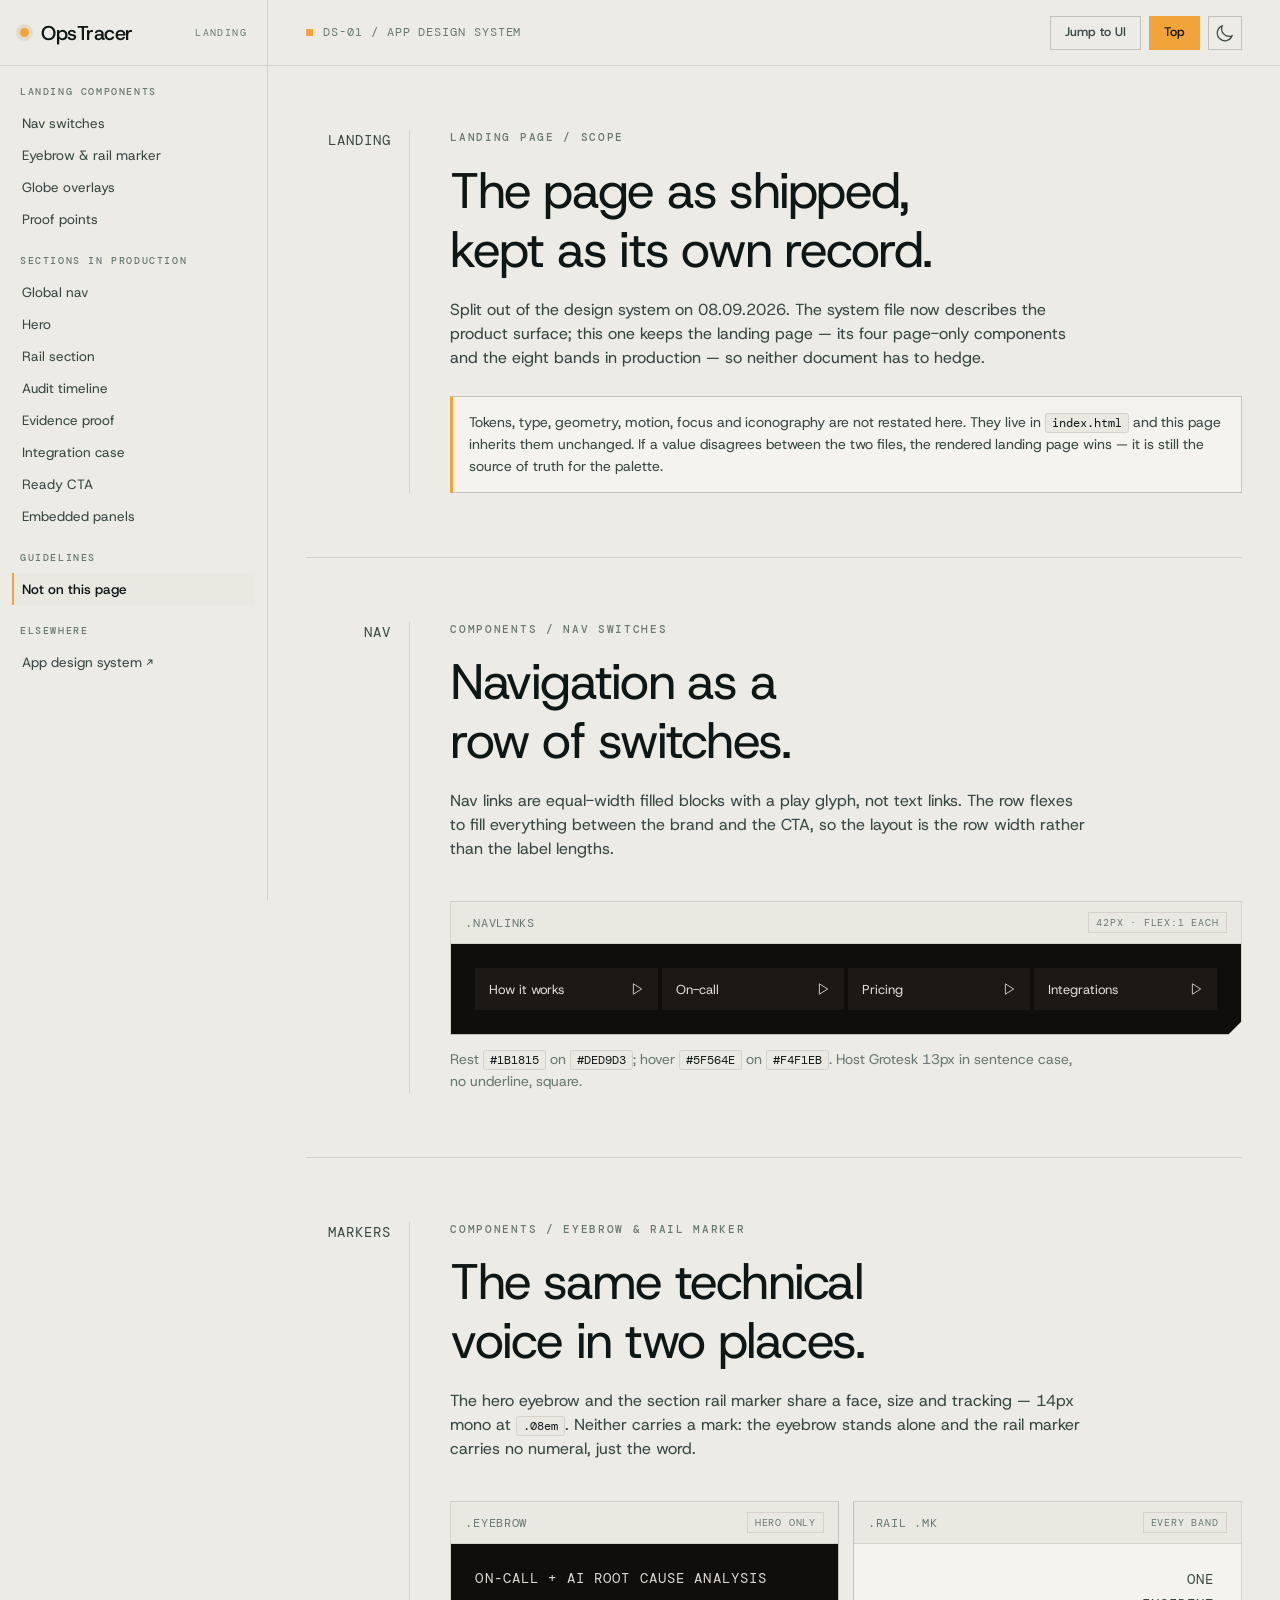
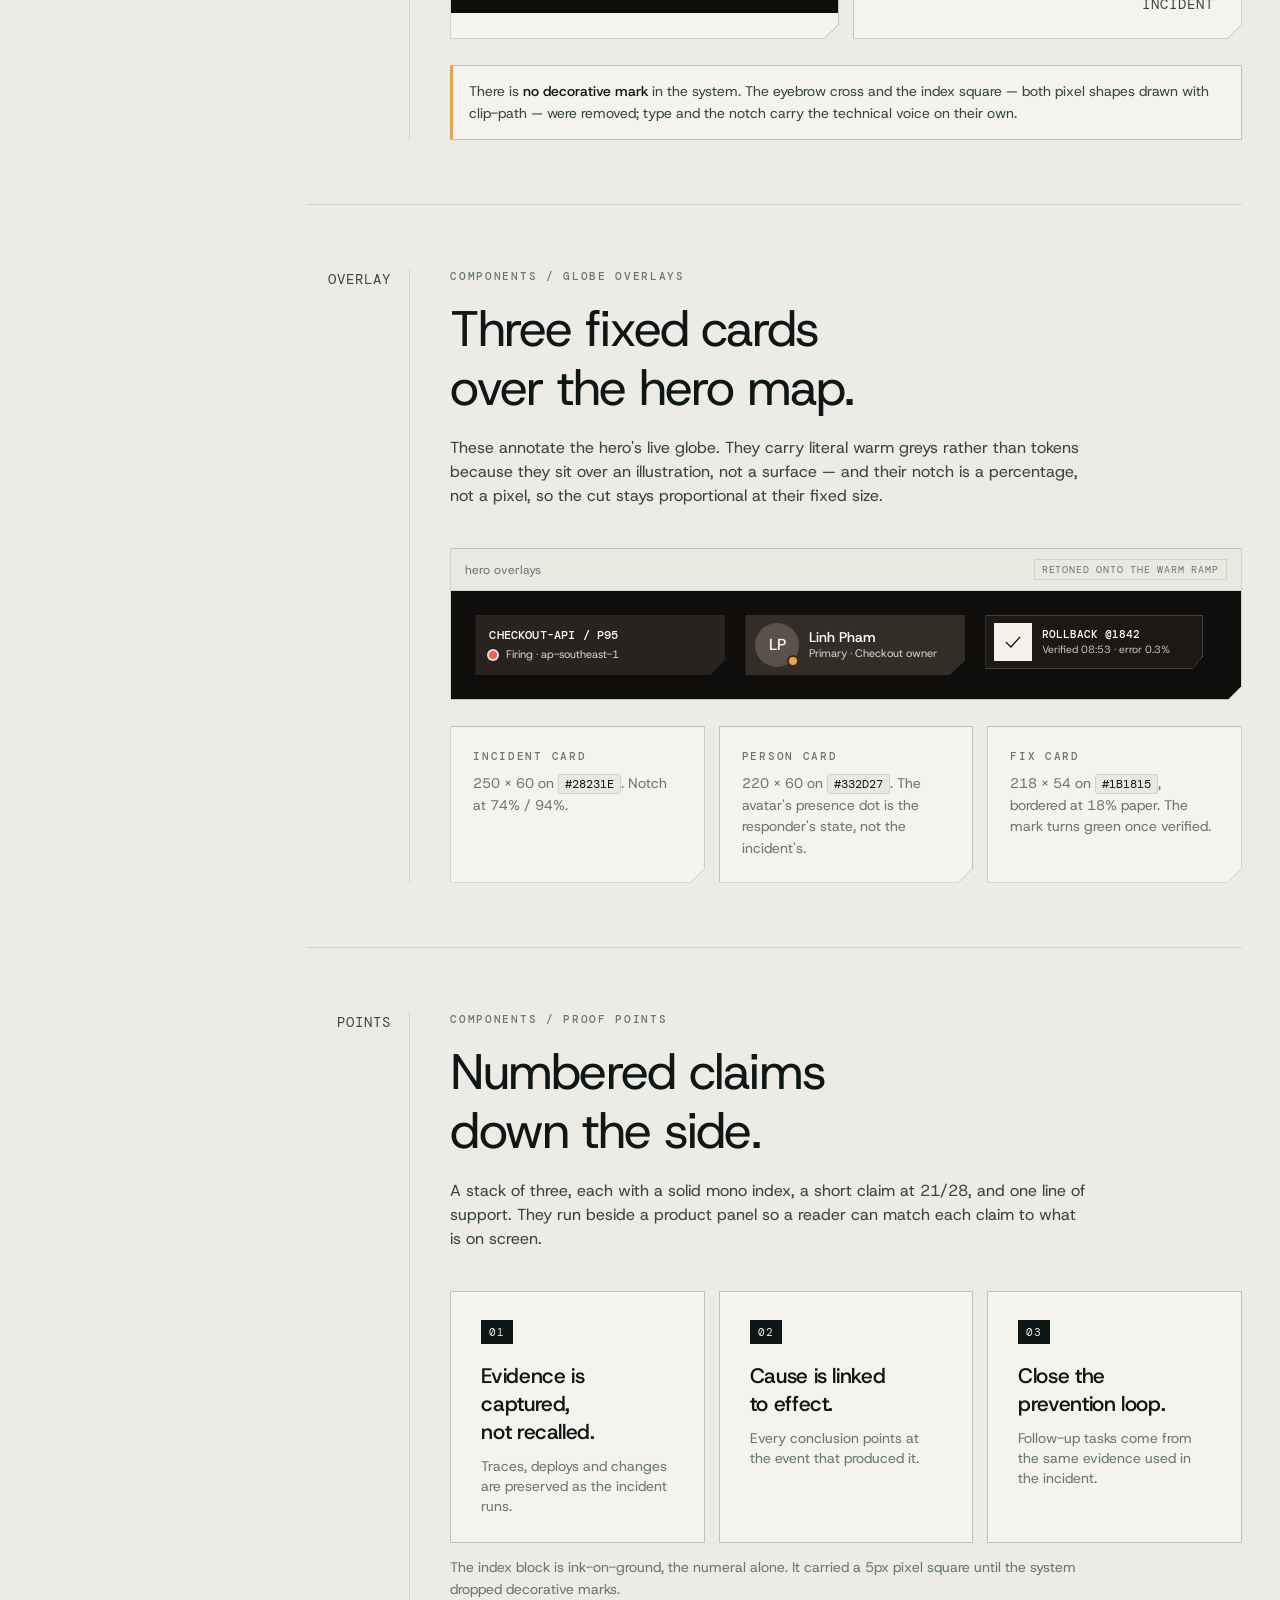
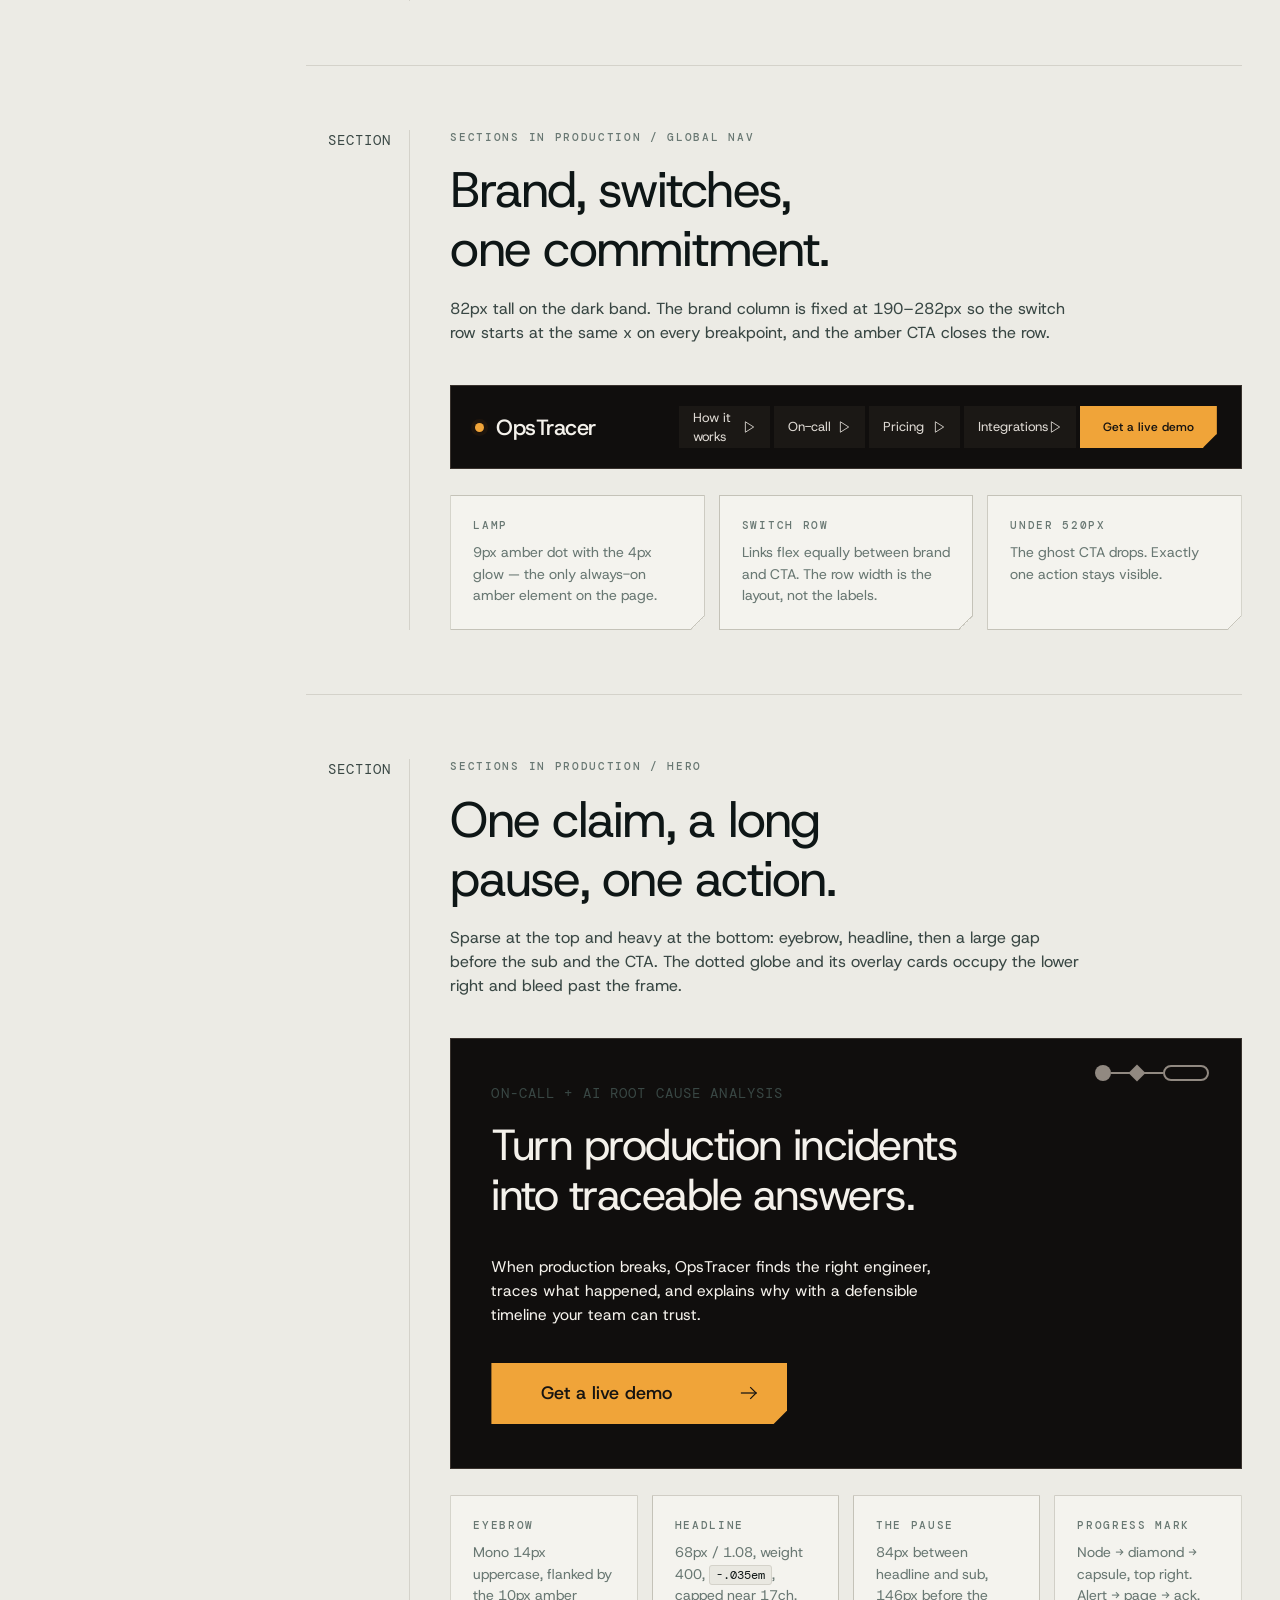
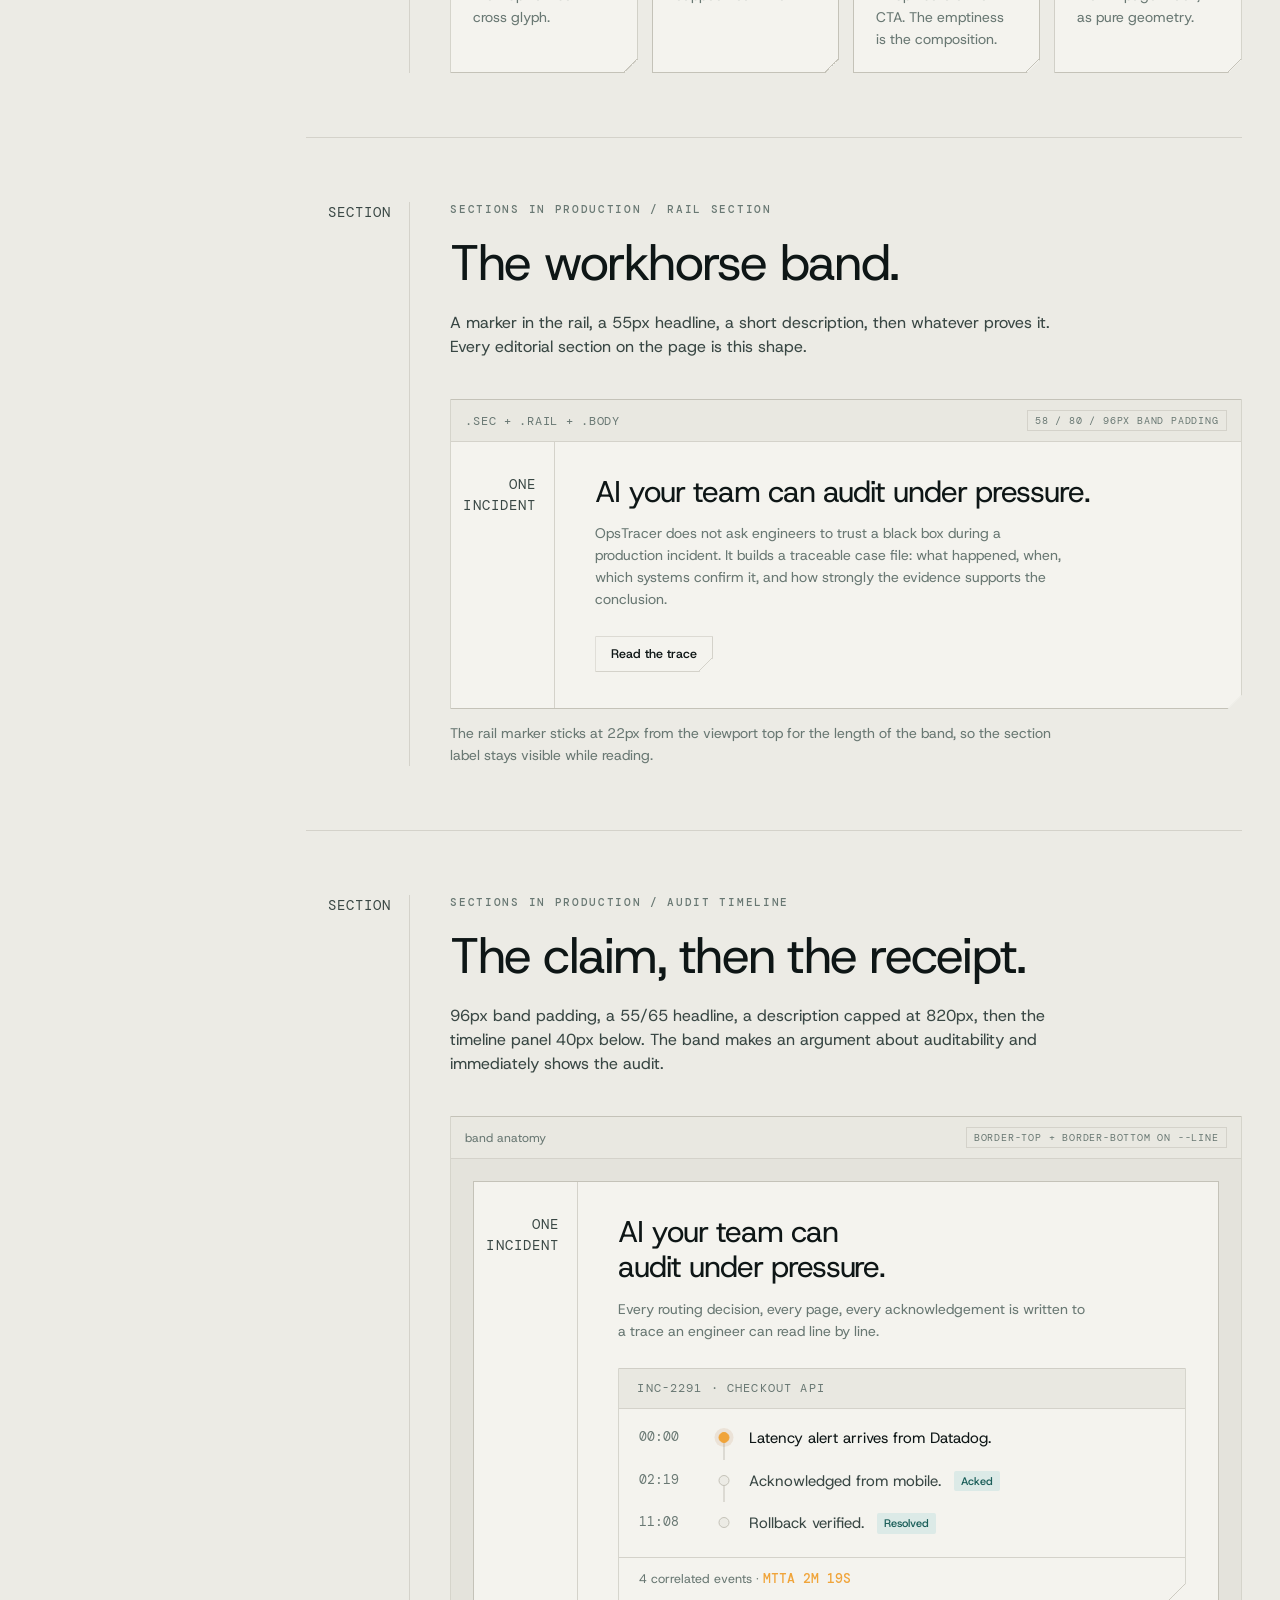
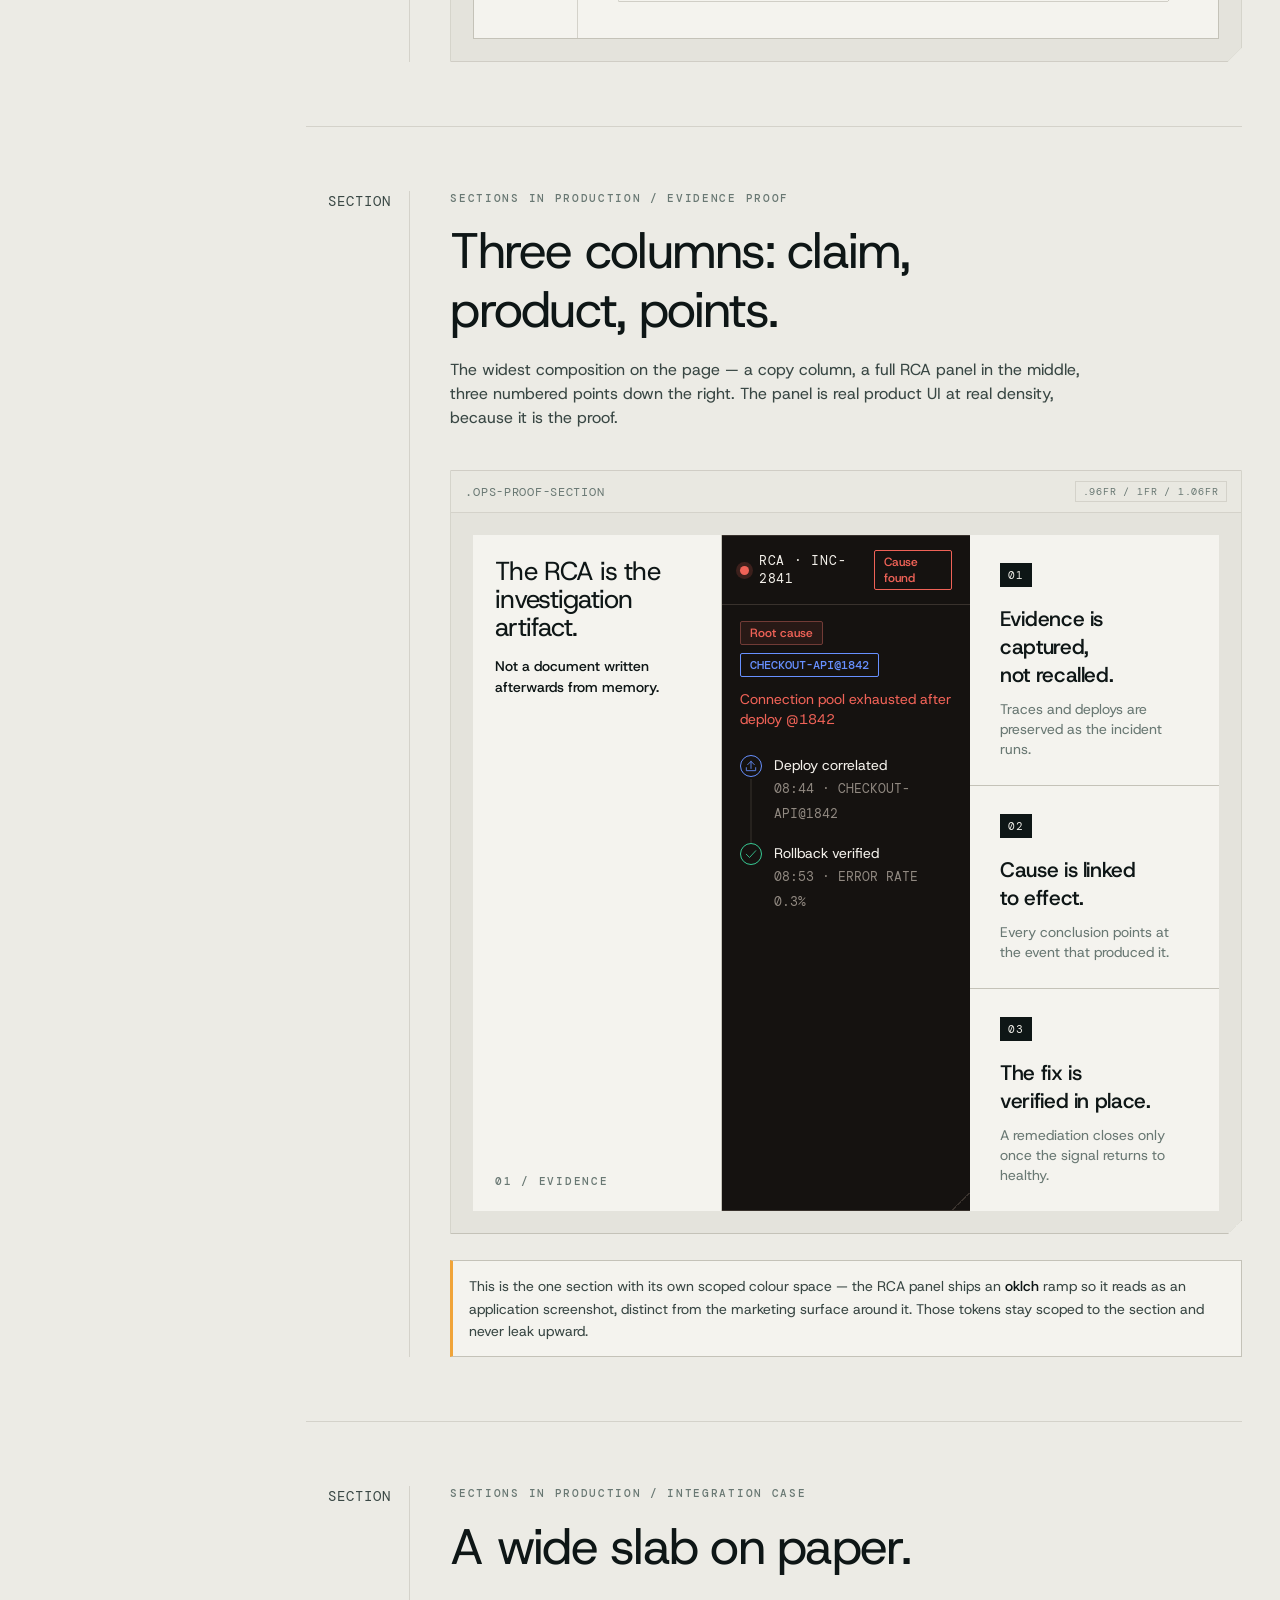
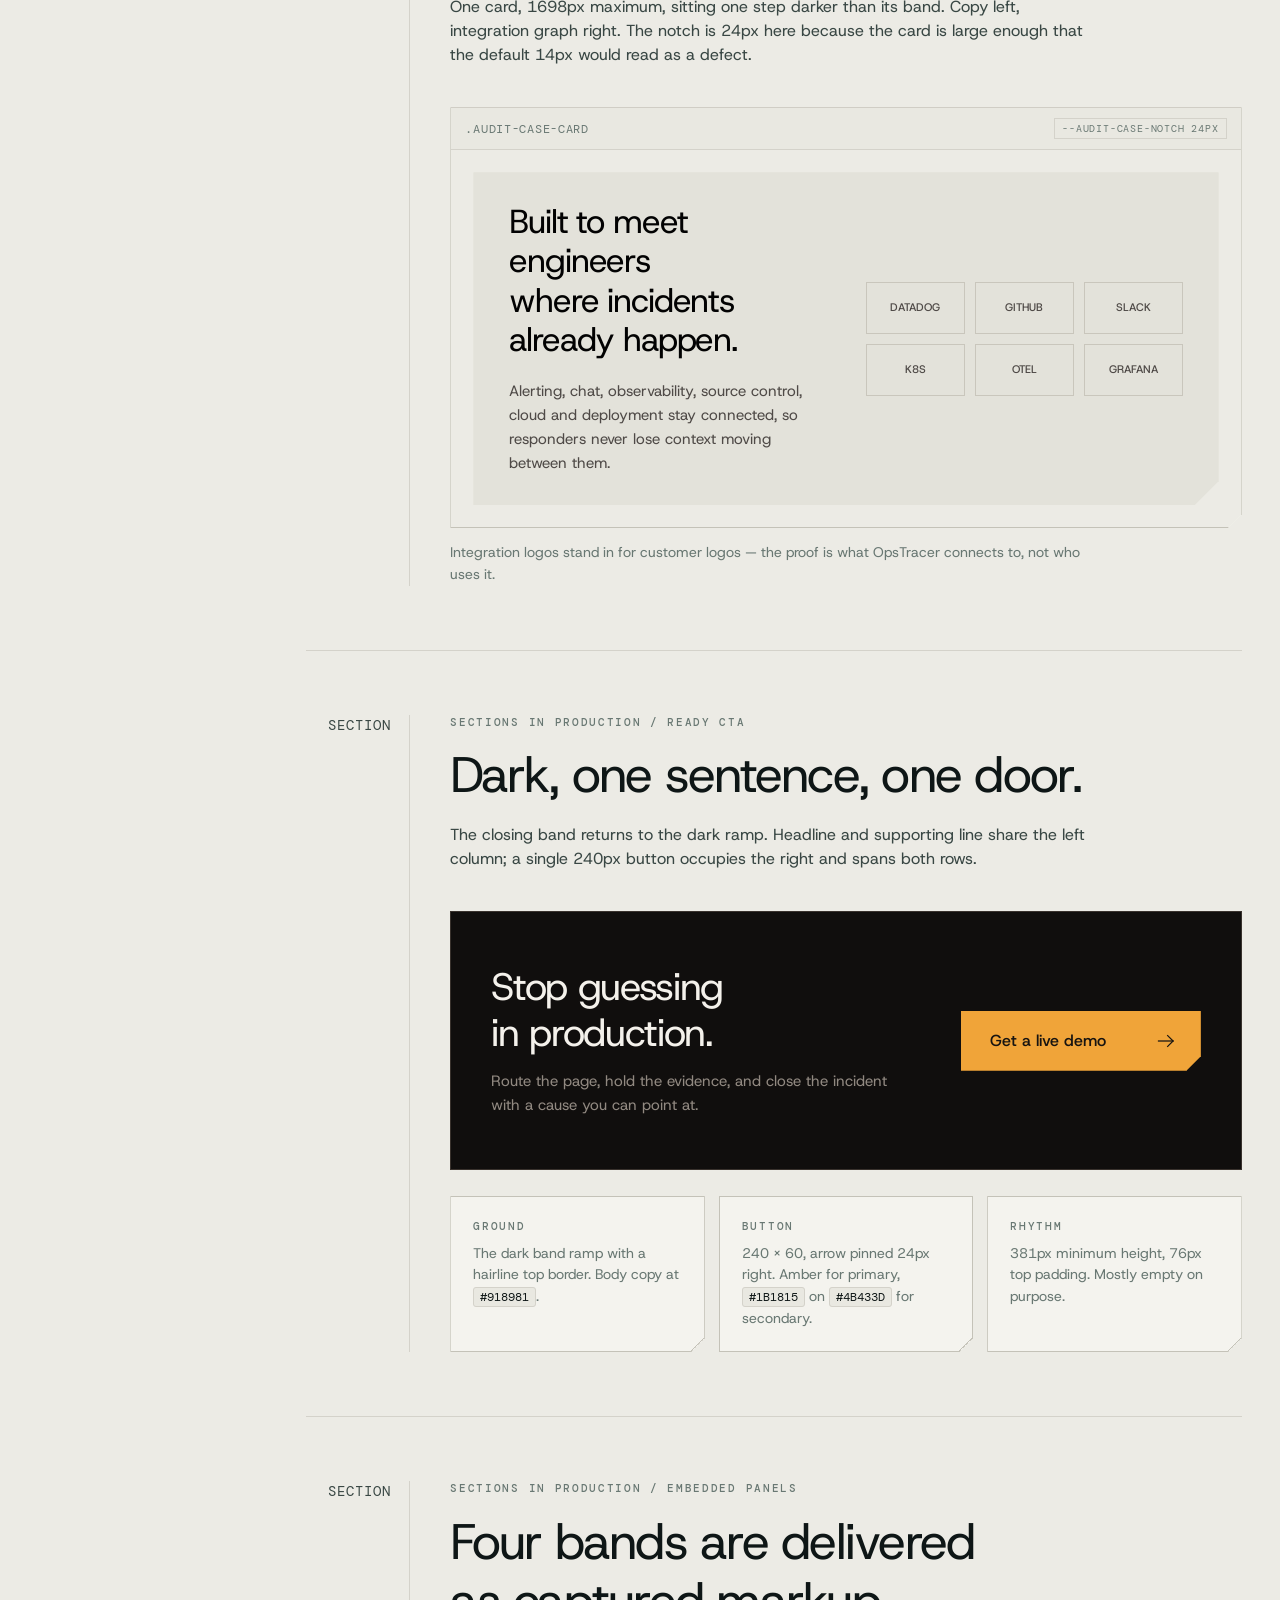
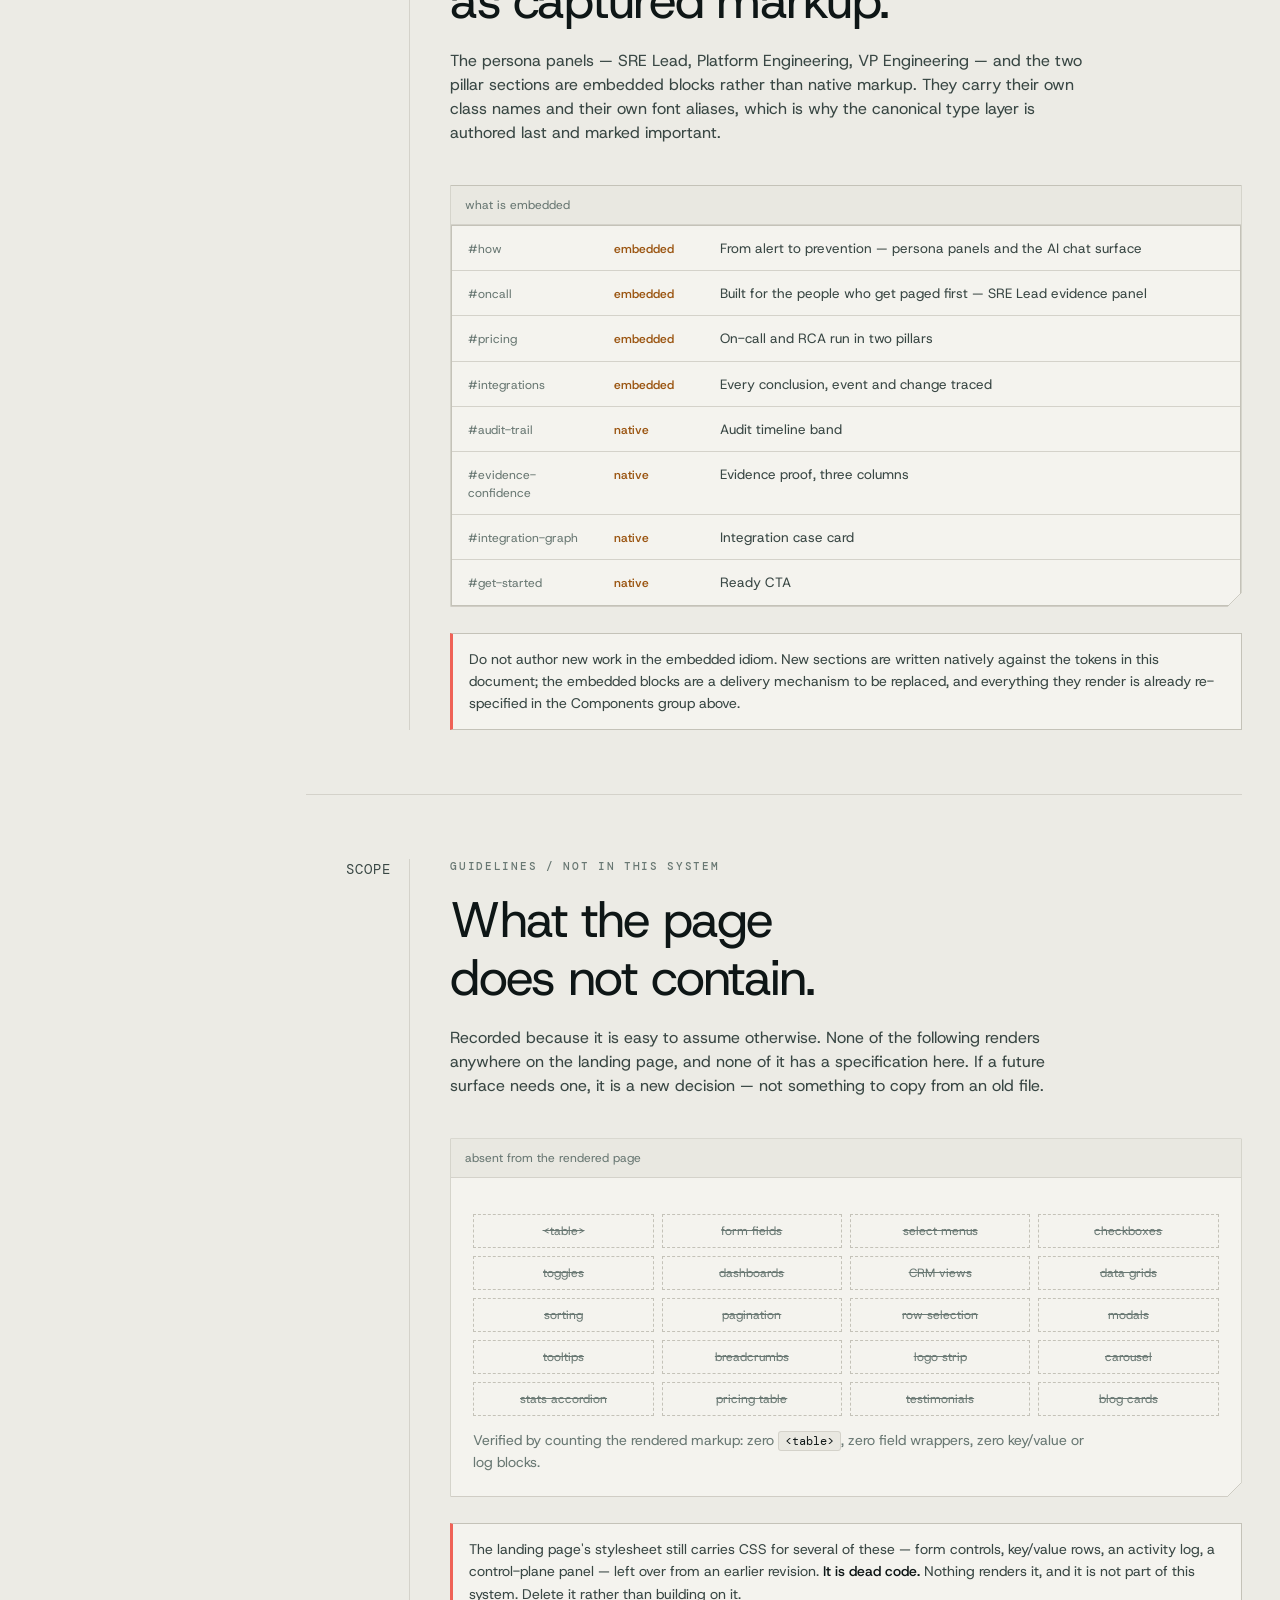
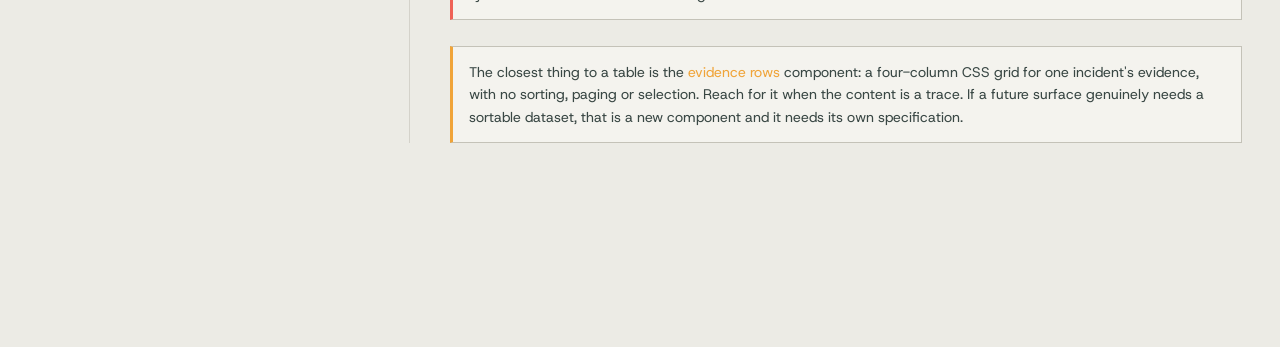
==== landing.html @ c55ad116 "add full design system" ====
<!doctype html>
<html lang="en" data-theme="light">
<head>
<meta charset="utf-8">
<meta name="viewport" content="width=device-width, initial-scale=1">
<title>OpsTracer DS-01 — Design system</title>
<meta name="description" content="The OpsTracer design system, resolved from the shipping landing page: two bands, the SRE signal quartet, brand amber, and the components that actually render.">
<meta name="color-scheme" content="light dark">
<meta name="theme-color" content="#ECEBE5" media="(prefers-color-scheme: light)">
<meta name="theme-color" content="#100E0D" media="(prefers-color-scheme: dark)">
<link rel="icon" href="data:image/svg+xml,%3Csvg xmlns='http://www.w3.org/2000/svg' viewBox='0 0 32 32'%3E%3Crect width='32' height='32' fill='%23100E0D'/%3E%3Ccircle cx='16' cy='16' r='6' fill='%23F0A439'/%3E%3C/svg%3E">
<style>
/* ===========================================================================
   OpsTracer DS-01
   Values here are the RESOLVED output of opstracer-landing-page/index.html —
   read after all 22 override layers, not from the base token block. The page
   runs two bands: warm paper for the light shell, and the SRE Lead dark
   palette for nav, hero and every product panel.
   =========================================================================== */

@font-face{font-family:"Host Grotesk";src:url("assets/fonts/HostGrotesk-Regular.woff2") format("woff2");font-style:normal;font-weight:400;font-display:swap}
@font-face{font-family:"Host Grotesk";src:url("assets/fonts/HostGrotesk-Medium.woff2") format("woff2");font-style:normal;font-weight:500 900;font-display:swap}
@font-face{font-family:"DM Mono";src:url("assets/fonts/DMMono-Regular.woff2") format("woff2");font-style:normal;font-weight:400;font-display:swap}
@font-face{font-family:"DM Mono";src:url("assets/fonts/DMMono-Medium.woff2") format("woff2");font-style:normal;font-weight:500 700;font-display:swap}

:root{
  /* --- paper band (the light shell) -------------------------------------- */
  --bg:#ECEBE5; --bg-2:#E4E3DC; --surf:#F4F3EE; --surf-2:#E9E8E1;
  --line:#D4D2CA; --line-2:#C4C2B8;
  --ink:#0E1616; --ink-2:#394744; --muted:#697873;
  --accent:#9A5410; --accent-ink:#FFF7EC; --accent-dim:#F2E4D2;
  --sig:#1C5F5A; --sig-dim:#DCEAE7;
  --crit:#A6392E; --crit-dim:#F6E1DE;
  --code:#F7F9F8;
  --glow:rgba(154,84,16,.10);

  /* --- brand action (theme-invariant) ------------------------------------ */
  --brand:#F0A439; --brand-hover:#FFB95E; --brand-ink:#171411;

  /* --- SRE signal quartet (theme-invariant) ------------------------------ */
  --sre-amber:#F0A43A; --sre-amber-line:#68502A; --sre-amber-bg:#251E14;
  --sre-red:#EF6257;   --sre-red-line:#713B36;   --sre-red-bg:#281916;
  --sre-green:#37C993; --sre-green-line:#256D54; --sre-green-bg:#15251F;
  --sre-blue:#6790FF;  --sre-blue-line:#3158A8;  --sre-blue-bg:#13234A;

  /* --- contextual source hues -------------------------------------------- */
  --ctx-logs:#57B1FF; --ctx-code:#B78EFF;

  /* --- SRE Lead ink ramp (used inside product panels) -------------------- */
  --sre-white:#F4F1EB; --sre-ink:#DED9D3; --sre-ink-2:#B9B3AD;
  --sre-muted:#918981; --sre-muted-2:#7F7770; --sre-line:#39322D;

  /* --- geometry ----------------------------------------------------------- */
  --grid-cut:14px;   /* buttons, cards, CTA          */
  --sre-notch:18px;  /* SRE product panels           */
  --sre-shell:1540px;

  /* --- marketing type ------------------------------------------------------ */
  --font-sans:"Host Grotesk",-apple-system,"Segoe UI",Helvetica,Arial,sans-serif;
  --font-mono:"DM Mono",ui-monospace,SFMono-Regular,Menlo,monospace;
  --type-display:68px;   --leading-display:1.08;
  --type-section:55px;   --leading-section:1.18;
  --type-card:1.5rem;    --leading-card:1.25;
  --type-body:1rem;      --leading-body:1.5;
  --type-ui:.875rem;     --leading-ui:1.4286;
  --type-meta:.75rem;    --leading-meta:1.3333;

  /* --- product-mock type (five fixed steps) -------------------------------- */
  --sre-t-meta:11px;    --sre-lh-meta:15px;
  --sre-t-caption:13px; --sre-lh-caption:18px;
  --sre-t-body:14px;    --sre-lh-body:20px;
  --sre-t-value:15px;   --sre-lh-value:21px;
  --sre-t-lead:18px;    --sre-lh-lead:24px;
  --sre-t-hero:24px;    --sre-lh-hero:30px;

  --ease:cubic-bezier(.22,1,.36,1);
  --dur:.22s;
  --sidebar:268px;
}

/* the SRE Lead palette — the dark band on the page, the dark theme here */
@media (prefers-color-scheme: dark){
  :root:not([data-theme="light"]){
    --bg:#100E0D; --bg-2:#171411; --surf:#151210; --surf-2:#1B1815;
    --line:#39322D; --line-2:#5F564E;
    --ink:#F4F1EB; --ink-2:#DED9D3; --muted:#918981;
    --accent:#F0A43A; --accent-ink:#171411; --accent-dim:#251E14;
    --sig:#37C993; --sig-dim:#15251F;
    --crit:#EF6257; --crit-dim:#281916;
    --code:#171411;
    --glow:rgba(240,164,58,.16);
  }
}
:root[data-theme="dark"]{
  --bg:#100E0D; --bg-2:#171411; --surf:#151210; --surf-2:#1B1815;
  --line:#39322D; --line-2:#5F564E;
  --ink:#F4F1EB; --ink-2:#DED9D3; --muted:#918981;
  --accent:#F0A43A; --accent-ink:#171411; --accent-dim:#251E14;
  --sig:#37C993; --sig-dim:#15251F;
  --crit:#EF6257; --crit-dim:#281916;
  --code:#171411;
  --glow:rgba(240,164,58,.16);
}

*{box-sizing:border-box}
html{scroll-behavior:smooth}
body{margin:0;background:var(--bg);color:var(--ink);
  font-family:var(--font-sans);font-size:16.5px;line-height:var(--leading-body);
  -webkit-font-smoothing:antialiased;font-kerning:normal}
h1,h2,h3,h4,h5{margin:0;font-family:var(--font-sans);font-weight:400;text-wrap:balance}
p{margin:0}
a{color:inherit;text-decoration:none}
button,input,select,textarea{font:inherit;color:inherit}
button{cursor:pointer}
img,svg{max-width:100%}
:focus-visible{outline:2px solid var(--accent);outline-offset:3px}

/* ---- Nucleo icon system ---------------------------------------------------
   Outline SVGs are kept as repository-local source assets, normalized to
   white-alpha, then embedded as data-URI masks so file:// pages, WebKit, and
   srcdoc frames render them reliably. Pixel-grid artwork is out of the system.
   Controls stay one-colour and inherit currentColor. Source artwork is 30px;
   display sizes use the fixed optical scale below. */
.ui-icon{display:inline-block;width:var(--icon-size,16px);height:var(--icon-size,16px);flex:none;
  background:currentColor;-webkit-mask:var(--icon) center/contain no-repeat;mask:var(--icon) center/contain no-repeat;
  mask-mode:alpha}
.btn-lead::after,.ready-button::after,.navlinks a::after{mask-mode:alpha}
.icon-xs{--icon-size:14px}.icon-sm{--icon-size:16px}.icon-md{--icon-size:20px}.icon-lg{--icon-size:24px}
/* icon-tokens:start — generated by tools/build-icons.mjs, do not hand-edit */
/* Icon tokens. One outline family, delivered as white-alpha data-URI masks.
   Regenerate after dropping new SVGs into assets/icons/ or assets/figma-components/:
     node tools/build-icons.mjs
   The builder refuses pixel-grid artwork, so the outline family cannot regress. */
:root{
  --ico-ai:url("[data-uri]");
  --ico-alert:url("[data-uri]");
  --ico-arrow-down:url("[data-uri]");
  --ico-arrow-left:url("[data-uri]");
  --ico-arrow-right:url("[data-uri]");
  --ico-arrow-up:url("[data-uri]");
  --ico-bell:url("[data-uri]");
  --ico-calendar:url("[data-uri]");
  --ico-chart:url("[data-uri]");
  --ico-chat:url("[data-uri]");
  --ico-check:url("[data-uri]");
  --ico-chevron-down:url("[data-uri]");
  --ico-clock:url("[data-uri]");
  --ico-close:url("[data-uri]");
  --ico-copy:url("[data-uri]");
  --ico-deploy:url("[data-uri]");
  --ico-folder:url("[data-uri]");
  --ico-grid:url("[data-uri]");
  --ico-menu:url("[data-uri]");
  --ico-moon:url("[data-uri]");
  --ico-more:url("[data-uri]");
  --ico-play:url("[data-uri]");
  --ico-search:url("[data-uri]");
  --ico-sort:url("[data-uri]");
  --ico-sun:url("[data-uri]");
  --ico-trend-down:url("[data-uri]");
  --ico-trend-up:url("[data-uri]");
  --ico-users:url("[data-uri]");
}
.icon-ai{--icon:var(--ico-ai)}.icon-alert{--icon:var(--ico-alert)}.icon-arrow-down{--icon:var(--ico-arrow-down)}.icon-arrow-left{--icon:var(--ico-arrow-left)}.icon-arrow-right{--icon:var(--ico-arrow-right)}.icon-arrow-up{--icon:var(--ico-arrow-up)}.icon-bell{--icon:var(--ico-bell)}.icon-calendar{--icon:var(--ico-calendar)}.icon-chart{--icon:var(--ico-chart)}.icon-chat{--icon:var(--ico-chat)}.icon-check{--icon:var(--ico-check)}.icon-chevron-down{--icon:var(--ico-chevron-down)}.icon-clock{--icon:var(--ico-clock)}.icon-close{--icon:var(--ico-close)}.icon-copy{--icon:var(--ico-copy)}.icon-deploy{--icon:var(--ico-deploy)}.icon-folder{--icon:var(--ico-folder)}.icon-grid{--icon:var(--ico-grid)}.icon-menu{--icon:var(--ico-menu)}.icon-moon{--icon:var(--ico-moon)}.icon-more{--icon:var(--ico-more)}.icon-play{--icon:var(--ico-play)}.icon-search{--icon:var(--ico-search)}.icon-sort{--icon:var(--ico-sort)}.icon-sun{--icon:var(--ico-sun)}.icon-trend-down{--icon:var(--ico-trend-down)}.icon-trend-up{--icon:var(--ico-trend-up)}.icon-users{--icon:var(--ico-users)}
/* icon-tokens:end */

.mono{font-family:var(--font-mono);font-variant-numeric:tabular-nums;font-variant-ligatures:none;text-transform:uppercase}
.tech{font-family:var(--font-mono);font-variant-numeric:tabular-nums;font-variant-ligatures:none;text-transform:uppercase}
.lab{font-family:var(--font-mono);font-size:10.5px;font-weight:500;letter-spacing:.16em;text-transform:uppercase;color:var(--muted)}

/* ---- document shell -------------------------------------------------------- */
.shell{display:grid;grid-template-columns:var(--sidebar) minmax(0,1fr);min-height:100vh}
.sidebar{position:fixed;left:0;top:0;bottom:0;width:var(--sidebar);z-index:30;
  background:var(--bg);border-right:1px solid var(--line);overflow:auto;padding:0 0 48px}
.side-brand{display:flex;align-items:center;gap:12px;height:66px;padding:0 20px;
  border-bottom:1px solid var(--line);font-size:20px;font-weight:600;letter-spacing:-.025em}
.lamp{width:9px;height:9px;border-radius:50%;background:var(--brand);box-shadow:0 0 0 4px var(--glow);flex:none}
.side-brand small{margin-left:auto;font-family:var(--font-mono);font-size:10px;font-weight:400;
  letter-spacing:.14em;text-transform:uppercase;color:var(--muted)}
.nav-group{padding:18px 12px 0}
.nav-label{padding:0 8px 8px;font-family:var(--font-mono);font-size:10px;font-weight:500;
  letter-spacing:.16em;text-transform:uppercase;color:var(--muted)}
.nav a{display:flex;align-items:center;justify-content:space-between;gap:8px;height:32px;padding:0 8px;
  border-left:2px solid transparent;font-size:13.5px;color:var(--ink-2);
  transition:background var(--dur) var(--ease),color var(--dur) var(--ease),border-color var(--dur) var(--ease)}
.nav a:hover{background:var(--surf-2);color:var(--ink)}
.nav a.active{background:var(--surf-2);border-left-color:var(--brand);color:var(--ink);font-weight:500}
.main{grid-column:2;min-width:0}
.topbar{position:sticky;top:0;z-index:20;height:66px;display:flex;align-items:center;gap:12px;
  padding:0 clamp(20px,3vw,44px);background:color-mix(in srgb,var(--bg) 92%,transparent);
  backdrop-filter:blur(10px);border-bottom:1px solid var(--line)}
.crumb{display:flex;align-items:center;gap:10px;white-space:nowrap;overflow:hidden;
  font-family:var(--font-mono);font-size:11.5px;letter-spacing:.08em;text-transform:uppercase;color:var(--muted)}
.crumb i{width:7px;height:7px;background:var(--brand);flex:none;font-style:normal}
.top-actions{margin-left:auto;display:flex;align-items:center;gap:8px}
.top-btn{height:34px;display:inline-flex;align-items:center;padding:0 14px;white-space:nowrap;
  background:transparent;border:1px solid var(--line-2);color:var(--ink-2);
  font-family:var(--font-sans);font-size:12.5px;font-weight:500;letter-spacing:0;
  transition:border-color var(--dur) var(--ease),color var(--dur) var(--ease)}
.top-btn:hover{border-color:var(--brand);color:var(--brand)}
.top-btn.primary{background:var(--brand);border-color:var(--brand);color:var(--brand-ink)}
.top-btn.primary:hover{background:var(--brand-hover);border-color:var(--brand-hover);color:var(--brand-ink)}
#theme{width:34px;height:34px;flex:none;display:grid;place-items:center;background:transparent;
  border:1px solid var(--line-2);color:var(--ink-2);line-height:1}
#theme:hover{border-color:var(--brand);color:var(--brand)}
#theme .ic-sun{display:none}
#theme .ic-moon{display:inline}
:root[data-theme="dark"] #theme .ic-sun{display:inline}
:root[data-theme="dark"] #theme .ic-moon{display:none}
@media (prefers-color-scheme: dark){
  :root:not([data-theme="light"]) #theme .ic-sun{display:inline}
  :root:not([data-theme="light"]) #theme .ic-moon{display:none}
}
#menu{display:none;place-items:center;width:34px;height:34px;flex:none;background:transparent;
  border:1px solid var(--line-2);color:var(--ink-2);line-height:1}
#menu .icon-close{display:none}
#menu[aria-expanded="true"] .icon-menu{display:none}
#menu[aria-expanded="true"] .icon-close{display:inline-block}
.skip{position:absolute;left:-9999px}
.skip:focus{left:12px;top:12px;z-index:60;background:var(--brand);color:var(--brand-ink);padding:8px 14px;font-family:var(--font-sans);font-size:12px}

/* ---- page rail ------------------------------------------------------------- */
.page{max-width:1180px;margin:0 auto;padding:0 clamp(20px,3vw,44px) 140px}
.section{scroll-margin-top:86px;padding:64px 0;border-bottom:1px solid var(--line)}
.section:last-child{border-bottom:0}
.sec-rail{display:grid;grid-template-columns:104px minmax(0,1fr)}
.sec-rail .mk{border-right:1px solid var(--line);padding-right:18px;text-align:right;
  font-family:var(--font-mono);font-size:14px;letter-spacing:.08em;text-transform:uppercase;color:var(--ink-2)}
.sec-rail .bd{padding-left:40px;min-width:0}
.section h2{font-size:clamp(2.375rem,3.9vw,var(--type-section));line-height:var(--leading-section);letter-spacing:-.035em;max-width:20ch}
.section h3{font-size:var(--type-card);line-height:var(--leading-card);letter-spacing:-.018em;font-weight:500}
.section h4{font-size:15px;line-height:1.35;font-weight:600;letter-spacing:-.01em}
.lede{max-width:64ch;margin-top:18px;color:var(--ink-2);font-size:var(--type-body);line-height:var(--leading-body)}
.note{max-width:70ch;margin-top:14px;color:var(--muted);font-size:14px;line-height:1.55}
.stack{display:flex;flex-direction:column;gap:14px}
.grid{display:grid;gap:14px}
.grid>*,.stack>*{min-width:0}
.g2{grid-template-columns:repeat(2,minmax(0,1fr))}
.g3{grid-template-columns:repeat(3,minmax(0,1fr))}
.g4{grid-template-columns:repeat(4,minmax(0,1fr))}
.row{display:flex;flex-wrap:wrap;gap:12px;align-items:center}
.mt-l{margin-top:40px}.mt-m{margin-top:26px}.mt-s{margin-top:16px}

/* ---- specimen frames -------------------------------------------------------- */
.frame{background:var(--surf);border:1px solid var(--line-2);
  clip-path:polygon(0 0,100% 0,100% calc(100% - var(--grid-cut)),calc(100% - var(--grid-cut)) 100%,0 100%)}
.frame-bar{display:flex;align-items:center;gap:10px;flex-wrap:wrap;padding:10px 14px;
  border-bottom:1px solid var(--line);background:var(--surf-2)}
.frame-bar .t{font-family:var(--font-sans);font-size:12px;letter-spacing:0;color:var(--muted)}
.frame-bar .t.tech{font-family:var(--font-mono);letter-spacing:.06em;text-transform:uppercase}
.frame-bar .src{margin-left:auto;font-family:var(--font-mono);font-size:10px;letter-spacing:.08em;
  text-transform:uppercase;color:var(--muted);border:1px solid var(--line);padding:2px 7px}
.frame-body{padding:22px}
.frame-body.pad-0{padding:0;overflow-x:auto}
.frame-body.tint{background:var(--bg-2)}
/* a stage that is always the SRE Lead dark band, in either theme */
.stage{background:#100E0D;color:#F4F1EB;padding:24px}
.stage .lab{color:#918981}
.tok{font-family:var(--font-mono);font-size:12px;padding:1px 6px;border-radius:3px;
  background:var(--surf-2);border:1px solid var(--line);color:var(--ink)}
.stage .tok{background:#1B1815;border-color:#39322D;color:#F4F1EB}
pre.code{margin:0;background:var(--code);border:1px solid var(--line);padding:16px;overflow:auto;
  font-family:var(--font-mono);font-size:11.5px;line-height:1.75;color:var(--ink-2)}
pre.code b{color:var(--accent);font-weight:400}
.callout{border:1px solid var(--line-2);border-left:3px solid var(--brand);background:var(--surf);
  padding:14px 16px;font-size:14px;line-height:1.6;color:var(--ink-2)}
.callout b{color:var(--ink);font-weight:500}
.callout.warn{border-left-color:var(--sre-red)}

/* ---- buttons ---------------------------------------------------------------- */
.btn{display:inline-flex;align-items:center;justify-content:center;
  font-family:var(--font-sans);font-size:14px;line-height:var(--leading-ui);
  font-weight:500;letter-spacing:0;
  padding:11px 20px;border-radius:0;
  background:var(--brand);color:var(--brand-ink);border:1px solid var(--brand);
  clip-path:polygon(0 0,100% 0,100% calc(100% - var(--grid-cut)),calc(100% - var(--grid-cut)) 100%,0 100%);
  transition:background var(--dur) var(--ease),border-color var(--dur) var(--ease),transform var(--dur) var(--ease)}
.btn:hover{background:var(--brand-hover);border-color:var(--brand-hover);color:var(--brand-ink);transform:translateY(-2px)}
.btn.sm{padding:8px 15px;font-size:12.5px}
.btn.ghost{background:transparent;color:var(--ink);border-color:var(--line)}
.btn.ghost:hover{background:transparent;border-color:var(--brand);color:var(--brand);transform:none}
.btn[disabled],.btn.is-disabled{opacity:.42;pointer-events:none}
.btn-lead{position:relative;min-width:296px;padding:18px 50px;justify-content:flex-start;text-align:left;
  font-family:var(--font-sans);font-size:18px;font-weight:500;letter-spacing:0;
  background:var(--brand);border:0;color:var(--brand-ink)}
.btn-lead::after{content:"";position:absolute;right:28px;width:20px;height:20px;background:currentColor;
  -webkit-mask:var(--ico-arrow-right) center/contain no-repeat;mask:var(--ico-arrow-right) center/contain no-repeat}
.ready-button{position:relative;width:240px;min-height:60px;padding:0 48px 0 28px;
  display:inline-flex;align-items:center;border:1px solid #4B433D;background:#1B1815;color:#F4F1EB;
  font-family:var(--font-sans);font-size:16px;font-weight:500;line-height:24px;letter-spacing:0;
  clip-path:polygon(0 0,100% 0,100% calc(100% - var(--grid-cut)),calc(100% - var(--grid-cut)) 100%,0 100%);
  transition:background var(--dur) var(--ease),transform var(--dur) var(--ease)}
.ready-button::after{content:"";position:absolute;right:24px;width:20px;height:20px;background:currentColor;
  -webkit-mask:var(--ico-arrow-right) center/contain no-repeat;mask:var(--ico-arrow-right) center/contain no-repeat}
.ready-button:hover{transform:translateY(-2px)}
.ready-button.primary{background:var(--brand);border-color:var(--brand);color:var(--brand-ink)}
.ready-button.primary:hover{background:var(--brand-hover);border-color:var(--brand-hover)}

/* ---- nav switches ------------------------------------------------------------ */
.navlinks{display:flex;gap:4px;flex:1;min-width:0}
.navlinks a{display:flex;align-items:center;justify-content:space-between;height:42px;flex:1;padding:0 14px;
  background:#1B1815;color:#DED9D3;font-family:var(--font-sans);font-size:13px;letter-spacing:0;
  transition:background var(--dur) var(--ease),color var(--dur) var(--ease)}
.navlinks a::after{content:"";width:14px;height:14px;flex:none;background:currentColor;
  -webkit-mask:var(--ico-play) center/contain no-repeat;mask:var(--ico-play) center/contain no-repeat}
.navlinks a:hover{background:#5F564E;color:#F4F1EB}

/* ---- eyebrow + rail marker ---------------------------------------------------- */
.eyebrow{display:flex;align-items:center;
  font-family:var(--font-mono);font-size:14px;letter-spacing:.08em;text-transform:uppercase;color:var(--ink-2)}
.stage .eyebrow{color:#DED9D3}

/* ---- status chips (the three that ship) ---------------------------------------- */
.chip-out{display:inline-flex;align-items:center;padding:3px 9px;border-radius:2px;
  font-family:var(--font-sans);font-size:12px;line-height:16px;font-weight:500;
  border:1px solid currentColor;background:transparent}
.chip-out.red{color:var(--sre-red)}
.chip-out.amber{color:var(--sre-amber)}
.chip-out.green{color:var(--sre-green)}
.chip-out.blue{color:var(--sre-blue)}
.chip-solid{display:inline-flex;align-items:center;padding:3px 9px;border-radius:2px;
  font-family:var(--font-sans);font-size:12px;line-height:16px;font-weight:500}
.chip-solid.red{background:var(--sre-red-bg);border:1px solid var(--sre-red-line);color:var(--sre-red)}
.chip-solid.amber{background:var(--sre-amber-bg);border:1px solid var(--sre-amber-line);color:var(--sre-amber)}
.chip-solid.green{background:var(--sre-green-bg);border:1px solid var(--sre-green-line);color:var(--sre-green)}
.chip-solid.blue{background:var(--sre-blue-bg);border:1px solid var(--sre-blue-line);color:var(--sre-blue)}
.chip-out.tech,.chip-solid.tech{font-family:var(--font-mono);text-transform:uppercase}
.pill{display:inline-block;margin-left:8px;vertical-align:1px;white-space:nowrap;
  font-family:var(--font-sans);font-size:11px;font-weight:500;letter-spacing:0;
  padding:2px 7px;border-radius:2px;background:var(--crit-dim);color:var(--crit)}
.pill.ok{background:var(--sig-dim);color:var(--sig)}

/* ---- dots ---------------------------------------------------------------------- */
.dot{width:9px;height:9px;border-radius:50%;display:inline-block;flex:none}
.dot.live{background:var(--sre-red);box-shadow:0 0 0 4px rgba(239,98,87,.18)}
.dot.amber{background:var(--sre-amber);box-shadow:0 0 0 4px var(--glow)}
.dot.green{background:var(--sre-green)}
.dot.idle{background:transparent;border:1.5px solid var(--line-2)}

/* ---- timeline steps (audit band) ------------------------------------------------ */
.tlwrap{background:var(--surf);border:1px solid var(--line-2)}
.stage .tlwrap{background:#151210;border-color:#39322D}
.tlhead{display:flex;align-items:center;gap:12px;flex-wrap:wrap;padding:11px 18px;
  border-bottom:1px solid var(--line);background:var(--surf-2)}
.stage .tlhead{background:#1B1815;border-color:#39322D}
.tlhead .t{font-family:var(--font-mono);font-size:11.5px;letter-spacing:.1em;text-transform:uppercase;color:var(--muted)}
.stage .tlhead .t{color:#918981}
.replay{margin-left:auto;font-family:var(--font-sans);font-size:12px;font-weight:500;letter-spacing:0;
  background:transparent;border:1px solid var(--line-2);color:var(--ink-2);padding:5px 11px;border-radius:2px}
.replay:hover{border-color:var(--brand);color:var(--brand)}
.stage .replay{border-color:#5F564E;color:#DED9D3}
.steps{padding:8px 0 12px}
.step{display:grid;grid-template-columns:60px 22px minmax(0,1fr);gap:0 14px;align-items:start;padding:10px 20px}
.step .tm{font-family:var(--font-mono);font-size:12.5px;color:var(--muted);font-variant-numeric:tabular-nums;text-transform:uppercase;padding-top:1px}
.stage .step .tm{color:#918981}
.step .gut{position:relative;height:100%}
.step .gut::before{content:"";position:absolute;left:50%;top:14px;bottom:-10px;width:1px;background:var(--line-2);transform:translateX(-50%)}
.stage .step .gut::before{background:#39322D}
.step:last-child .gut::before{display:none}
.step .gut::after{content:"";position:absolute;left:50%;top:5px;width:9px;height:9px;border-radius:50%;
  transform:translateX(-50%);background:var(--bg);border:1.5px solid var(--line-2);
  transition:background .25s ease,border-color .25s ease,box-shadow .25s ease}
.stage .step .gut::after{background:#100E0D;border-color:#39322D}
.step .tx{font-size:15px;color:var(--ink-2);transition:color .25s ease}
.stage .step .tx{color:#DED9D3}
.step.lit .gut::after{background:var(--sre-amber);border-color:var(--sre-amber);box-shadow:0 0 0 4px var(--glow)}
.step.lit .tx{color:var(--ink)}
.stage .step.lit .tx{color:#F4F1EB}
.step.beat{background:var(--surf-2)}
.stage .step.beat{background:#1B1815}
.tlfoot{border-top:1px solid var(--line);padding:12px 20px;font-family:var(--font-sans);font-size:12.5px;color:var(--muted)}
.stage .tlfoot{border-color:#39322D;color:#918981}
.tlfoot b{color:var(--sre-amber);font-family:var(--font-mono);font-weight:500;text-transform:uppercase}

/* ---- SRE product panel -------------------------------------------------------- */
.sre{background:#151210;color:#F4F1EB;border:1px solid #39322D;
  clip-path:polygon(0 0,100% 0,100% calc(100% - var(--sre-notch)),calc(100% - var(--sre-notch)) 100%,0 100%)}
.sre-bar{display:flex;align-items:center;gap:10px;padding:14px 18px;border-bottom:1px solid #39322D}
.sre-bar .id{display:flex;align-items:center;gap:10px;font-family:var(--font-mono);
  font-size:var(--sre-t-caption);line-height:var(--sre-lh-caption);letter-spacing:.06em;text-transform:uppercase;color:#F4F1EB}
.sre-bar .acts{margin-left:auto;display:flex;align-items:center;gap:16px;
  font-size:var(--sre-t-caption);color:#B9B3AD}
.sre-tabs{display:flex;gap:8px;padding:14px 18px;border-bottom:1px solid #39322D}
.sre-tab{padding:6px 12px;border:1px solid #39322D;background:transparent;color:#B9B3AD;
  font-family:var(--font-sans);font-size:var(--sre-t-caption);line-height:var(--sre-lh-caption)}
.sre-tab[aria-selected="true"]{background:#1B1815;border-color:#5F564E;color:#F4F1EB}
.sre-stats{display:grid;grid-template-columns:repeat(4,minmax(0,1fr));border-bottom:1px solid #39322D}
.sre-stat{padding:14px 18px;border-right:1px solid #39322D}
.sre-stat:last-child{border-right:0}
.sre-stat .k{font-family:var(--font-mono);font-size:var(--sre-t-meta);line-height:var(--sre-lh-meta);
  letter-spacing:.12em;text-transform:uppercase;color:#918981}
.sre-stat .v{margin-top:6px;font-size:var(--sre-t-value);line-height:var(--sre-lh-value);color:#F4F1EB}
.sre-stat .v.red{color:var(--sre-red)}
.sre-stat .v.green{color:var(--sre-green)}
.sre-rows{display:grid}
.sre-rowhead,.sre-row{display:grid;grid-template-columns:70px minmax(0,1.3fr) minmax(0,1.2fr) 120px;
  gap:16px;align-items:center;padding:14px 18px;border-bottom:1px solid #39322D}
.sre-rowhead{font-family:var(--font-mono);font-size:var(--sre-t-meta);line-height:var(--sre-lh-meta);
  letter-spacing:.12em;text-transform:uppercase;color:#918981}
.sre-row:last-child{border-bottom:0}
.sre-row .tm{font-family:var(--font-mono);font-size:var(--sre-t-caption);color:#918981;font-variant-numeric:tabular-nums;text-transform:uppercase}
.sre-row .sig{display:flex;align-items:center;gap:10px;font-size:var(--sre-t-body);line-height:var(--sre-lh-body);color:#F4F1EB}
.sre-row .ev{font-size:var(--sre-t-caption);line-height:var(--sre-lh-caption);color:#B9B3AD}
.sre-mark{width:22px;height:22px;border-radius:50%;display:grid;place-items:center;flex:none;
  border:1px solid currentColor;line-height:1}
.sre-mark .ui-icon{--icon-size:14px}
.sre-mark.red{color:var(--sre-red)}
.sre-mark.blue{color:var(--sre-blue)}
.sre-mark.green{color:var(--sre-green)}
.sre-foot{display:flex;align-items:center;justify-content:space-between;gap:16px;padding:12px 18px;
  font-family:var(--font-sans);font-size:12px;line-height:var(--sre-lh-meta);color:#918981}
.sre-foot .live{color:var(--sre-amber)}

/* ---- metric tile --------------------------------------------------------------- */
.tile{padding:16px 18px;border-right:1px solid #39322D}
.tile:last-child{border-right:0}
.tile .k{font-size:var(--sre-t-caption);line-height:var(--sre-lh-caption);color:#B9B3AD}
.tile .big{margin-top:6px;font-size:var(--sre-t-hero);line-height:var(--sre-lh-hero);color:#F4F1EB}
.tile .big span{font-size:var(--sre-t-caption);color:#918981;margin-left:2px}
.tile .sub{margin-top:4px;font-size:var(--sre-t-meta);line-height:var(--sre-lh-meta);color:#918981}
.tile .barlabel{margin-top:16px;font-family:var(--font-mono);font-size:var(--sre-t-meta);
  letter-spacing:.12em;text-transform:uppercase;color:#7F7770}
.bar{margin-top:6px;height:3px;background:#39322D;display:flex}
.bar i{display:block;height:100%}
.tile .ends{margin-top:6px;display:flex;justify-content:space-between;
  font-size:var(--sre-t-meta);line-height:var(--sre-lh-meta);color:#918981}

/* ---- evidence timeline event ---------------------------------------------------- */
.ev-list{display:flex;flex-direction:column}
.ev-item{display:grid;grid-template-columns:22px minmax(0,1fr) auto;gap:0 12px;padding:0 0 18px;position:relative}
.ev-item:last-child{padding-bottom:0}
.ev-item .gut{position:relative}
.ev-item .gut::before{content:"";position:absolute;left:50%;top:24px;bottom:-18px;width:1px;background:#39322D;transform:translateX(-50%)}
.ev-item:last-child .gut::before{display:none}
.ev-title{display:flex;align-items:center;gap:9px;flex-wrap:wrap;
  font-size:var(--sre-t-body);line-height:var(--sre-lh-body);color:#F4F1EB}
.ev-sub{margin-top:3px;font-size:var(--sre-t-caption);line-height:var(--sre-lh-caption);color:#918981}
.ev-view{align-self:start;font-size:var(--sre-t-caption);line-height:var(--sre-lh-body);color:var(--sre-blue)}
.rec-card{margin-top:14px;padding:14px 16px;border:1px solid var(--sre-green-line);background:var(--sre-green-bg);
  display:flex;align-items:flex-start;gap:16px;font-size:var(--sre-t-caption);line-height:var(--sre-lh-caption);color:#DED9D3}
.rec-card .chip-out{flex:none;margin-left:auto}

/* ---- overlay cards (hero globe, warm-retoned) ------------------------------------- */
.incident-card{width:250px;height:60px;display:flex;flex-direction:column;justify-content:center;gap:5px;
  padding:8px 22px 8px 14px;background:#28231E;color:#F4F1EB;
  clip-path:polygon(0 0,100% 0,100% 74%,94% 100%,0 100%)}
.incident-name{font-family:var(--font-mono);font-size:12px;font-weight:500;letter-spacing:.015em;line-height:1.25;color:#fff;
  text-transform:uppercase;overflow:hidden;text-overflow:ellipsis;white-space:nowrap}
.incident-status{display:flex;align-items:center;gap:9px;font-size:11px;line-height:1.25;color:rgba(244,241,235,.82)}
.incident-dot{width:8px;height:8px;border-radius:50%;flex:none;background:var(--sre-red);box-shadow:0 0 0 2px rgba(244,241,235,.92)}
.person-card{position:relative;width:220px;height:60px;display:flex;align-items:center;gap:10px;
  padding:8px 16px 8px 10px;background:#332D27;color:#F4F1EB;
  clip-path:polygon(0 0,100% 0,100% 75%,93% 100%,0 100%)}
.person-avatar{position:relative;width:44px;height:44px;border-radius:50%;display:grid;place-items:center;flex:none;
  background:#5A514A;color:#F4F1EB;font-size:16px;font-weight:600}
.person-avatar::after{content:"";position:absolute;right:0;bottom:0;width:8px;height:8px;border-radius:50%;
  background:var(--sre-amber);border:2px solid #332D27}
.person-info{min-width:0;display:flex;flex-direction:column;gap:1px;line-height:1.22}
.person-info b{font-size:14px;font-weight:600;color:#fff;white-space:nowrap;overflow:hidden;text-overflow:ellipsis}
.person-info em{font-size:11px;font-style:normal;color:rgba(244,241,235,.82);white-space:nowrap;overflow:hidden;text-overflow:ellipsis}
.fix-card{width:218px;height:54px;display:flex;align-items:center;gap:10px;padding:7px 14px 7px 8px;
  background:#1B1815;color:#F4F1EB;border:1px solid rgba(244,241,235,.18);
  clip-path:polygon(0 0,100% 0,100% 76%,95% 100%,0 100%)}
.fix-mark{width:38px;height:38px;display:grid;place-items:center;flex:none;background:#F4F1EB;color:#171411;
  font-family:var(--font-mono);font-size:11px;font-weight:600}
.fix-mark .ui-icon{--icon-size:20px}
.fix-info{min-width:0;display:flex;flex-direction:column;gap:2px;line-height:1.15}
.fix-info b{font-family:var(--font-mono);font-size:10.5px;font-weight:600;text-transform:uppercase;color:#fff;white-space:nowrap;overflow:hidden;text-overflow:ellipsis}
.fix-info em{font-size:10.5px;font-style:normal;color:rgba(244,241,235,.76);white-space:nowrap;overflow:hidden;text-overflow:ellipsis}

/* ---- proof points ------------------------------------------------------------------ */
.proof-point{position:relative;padding:26px 30px;border:1px solid var(--line-2);background:var(--surf);overflow:hidden}
.proof-index{display:inline-flex;align-items:center;gap:7px;padding:5px 8px;background:var(--ink);color:var(--bg);
  font-family:var(--font-mono);font-size:11px;line-height:14px;letter-spacing:.08em}
.proof-point h4{margin-top:18px;font-size:21px;line-height:28px;font-weight:500;letter-spacing:-.018em;max-width:22ch}
.proof-point p{margin-top:10px;color:var(--muted);font-size:14px;line-height:20px;max-width:32ch}



/* ---- colour specimens ---------------------------------------------------------- */
.swatches{display:grid;grid-template-columns:repeat(auto-fill,minmax(178px,1fr));border:1px solid var(--line-2);border-right:0;border-bottom:0}
.sw{border-right:1px solid var(--line-2);border-bottom:1px solid var(--line-2);background:var(--surf)}
.sw button.chip{width:100%;height:74px;display:block;border:0;border-bottom:1px solid var(--line-2);
  background:var(--c);cursor:copy;position:relative}
.sw button.chip::after{content:"Copy";position:absolute;inset:auto 8px 8px auto;
  font-family:var(--font-sans);font-size:10px;font-weight:500;letter-spacing:0;
  padding:2px 6px;background:#100E0D;color:#F4F1EB;opacity:0;transition:opacity var(--dur) var(--ease)}
.sw button.chip:hover::after,.sw button.chip:focus-visible::after{opacity:1}
.sw button.chip[data-copied="true"]::after{content:"Copied";opacity:1}
.sw .meta{padding:10px 12px 12px}
.sw .name{font-family:var(--font-sans);font-size:12px;font-weight:500;color:var(--ink)}
.sw .hex{font-family:var(--font-mono);font-size:10.5px;color:var(--muted);margin-top:3px}
.sw .use{font-size:11.5px;line-height:1.45;color:var(--muted);margin-top:6px}
.trio{display:flex;height:44px;border:1px solid var(--line-2)}
.trio span{flex:1;display:grid;place-items:center;font-family:var(--font-mono);font-size:9.5px;letter-spacing:.1em;text-transform:uppercase}

/* ---- type specimens ------------------------------------------------------------- */
.type-row{display:grid;grid-template-columns:150px minmax(0,1fr) 190px;gap:22px;align-items:baseline;
  padding:20px 0;border-bottom:1px solid var(--line)}
.type-row:last-child{border-bottom:0}
.type-name{font-family:var(--font-mono);font-size:11px;letter-spacing:.1em;text-transform:uppercase;color:var(--muted)}
.type-spec{font-family:var(--font-mono);font-size:10.5px;line-height:1.55;text-transform:uppercase;color:var(--muted);text-align:right}
.s-display{font-size:clamp(2.75rem,4.7vw,var(--type-display));line-height:var(--leading-display);letter-spacing:-.035em}
.s-section{font-size:clamp(2.25rem,3.6vw,var(--type-section));line-height:var(--leading-section);letter-spacing:-.035em}
.s-card{font-size:var(--type-card);line-height:var(--leading-card);letter-spacing:-.018em;font-weight:500}
.s-body{font-size:var(--type-body);line-height:var(--leading-body)}
.s-ui{font-family:var(--font-sans);font-size:var(--type-ui);line-height:var(--leading-ui);font-weight:500;letter-spacing:0}
.s-meta{font-family:var(--font-mono);font-size:var(--type-meta);line-height:var(--leading-meta);text-transform:uppercase}
.fontcard{padding:24px;border:1px solid var(--line-2);background:var(--surf)}
.fontcard .big{font-size:40px;line-height:1.1;letter-spacing:-.03em}
.fontcard .big.m{font-family:var(--font-mono);font-size:34px;letter-spacing:-.01em;text-transform:uppercase}
.fontcard .glyphs{margin-top:14px;font-size:15px;color:var(--muted);word-break:break-word}

/* ---- geometry / spacing / motion -------------------------------------------------- */
.geo{display:grid;grid-template-columns:repeat(auto-fit,minmax(190px,1fr));gap:14px}
.geo-demo{height:120px;background:var(--accent-dim);border:1px solid var(--accent);display:grid;place-items:center;
  font-family:var(--font-mono);font-size:11px;letter-spacing:.1em;text-transform:uppercase;color:var(--accent)}
.geo-demo.cut14{clip-path:polygon(0 0,100% 0,100% calc(100% - 14px),calc(100% - 14px) 100%,0 100%)}
.geo-demo.cut18{clip-path:polygon(0 0,100% 0,100% calc(100% - 18px),calc(100% - 18px) 100%,0 100%)}
.geo-demo.cut24{clip-path:polygon(0 0,100% 0,100% calc(100% - 24px),calc(100% - 24px) 100%,0 100%)}
.geo-demo.r2{border-radius:2px}
.geo-demo.bad{background:var(--crit-dim);border-color:var(--crit);color:var(--crit);border-radius:16px}
.space-scale{display:flex;flex-direction:column;gap:10px}
.space-scale div{display:grid;grid-template-columns:130px 1fr;gap:16px;align-items:center;
  font-family:var(--font-mono);font-size:11px;text-transform:uppercase;color:var(--muted)}
.space-scale i{display:block;height:14px;background:var(--accent-dim);border-left:2px solid var(--accent)}
.motion-demo{display:flex;gap:14px;flex-wrap:wrap}
.motion-box{width:132px;height:76px;background:var(--surf-2);border:1px solid var(--line-2);display:grid;place-items:center;
  font-family:var(--font-mono);font-size:10px;letter-spacing:.1em;text-transform:uppercase;color:var(--muted);
  clip-path:polygon(0 0,100% 0,100% calc(100% - var(--grid-cut)),calc(100% - var(--grid-cut)) 100%,0 100%);
  transition:transform var(--dur) var(--ease),background var(--dur) var(--ease),color var(--dur) var(--ease)}
.motion-box:hover{transform:translateY(-2px);background:var(--brand);color:var(--brand-ink)}
.motion-box.slow{transition-duration:.5s}
.motion-box.glowy:hover{background:var(--surf-2);color:var(--muted);transform:none;box-shadow:0 0 0 4px var(--glow)}
.focus-demo{display:flex;gap:14px;flex-wrap:wrap;align-items:center}
.forced{outline:2px solid var(--accent);outline-offset:3px}
.icon-catalog{display:grid;grid-template-columns:repeat(auto-fit,minmax(170px,1fr));border-top:1px solid var(--line);border-left:1px solid var(--line)}
.icon-sample{min-height:76px;display:flex;align-items:center;gap:14px;padding:14px 16px;
  border-right:1px solid var(--line);border-bottom:1px solid var(--line)}
.icon-sample .ui-icon{color:var(--ink)}
.icon-sample strong{display:block;font-family:var(--font-sans);font-size:13px;font-weight:600}
.icon-sample small{display:block;margin-top:3px;font-family:var(--font-mono);font-size:9.5px;
  letter-spacing:.08em;text-transform:uppercase;color:var(--muted)}
.icon-scale{display:flex;align-items:flex-end;gap:24px;flex-wrap:wrap}
.icon-size{display:grid;justify-items:center;gap:9px;min-width:48px;color:var(--ink)}
.icon-size span:last-child{font-family:var(--font-mono);font-size:10px;letter-spacing:.08em;text-transform:uppercase;color:var(--muted)}

/* ---- section demos ------------------------------------------------------------------ */
.demo-nav{border:1px solid #39322D;background:#100E0D}
.demo-navin{display:flex;align-items:flex-start;gap:4px;padding:20px 24px;min-height:82px}
.demo-brand{display:flex;align-items:center;gap:12px;flex:0 0 200px;min-height:42px;
  font-size:22px;font-weight:600;letter-spacing:-.025em;color:#F4F1EB}
.demo-navcta{display:flex;gap:4px}
.demo-navcta .btn{height:42px;padding-inline:22px;font-size:12px}
.demo-hero{position:relative;border:1px solid #39322D;background:#100E0D;color:#F4F1EB;overflow:hidden;min-height:340px}
.demo-hero-in{padding:44px 40px;position:relative;z-index:2}
.demo-hero h3{font-size:clamp(30px,3.4vw,44px);line-height:1.15;letter-spacing:-.035em;font-weight:400;max-width:17ch;color:#F4F1EB}
.demo-hero .sub{max-width:440px;margin-top:34px;font-size:15.5px;line-height:24px;color:#F4F1EB}
.demo-hero .acts{display:flex;flex-wrap:wrap;gap:12px;margin-top:36px}
.hero-progress{position:absolute;z-index:3;top:26px;right:32px;display:flex;align-items:center;color:#918981}
.hero-progress .node{width:16px;height:16px;border-radius:50%;background:currentColor;flex:none}
.hero-progress .track{width:20px;height:2px;background:currentColor}
.hero-progress .diamond{width:12px;height:12px;transform:rotate(45deg);background:currentColor;flex:none}
.hero-progress .capsule{width:46px;height:16px;border:2px solid currentColor;border-radius:999px;flex:none}
.demo-rail{display:grid;grid-template-columns:104px minmax(0,1fr);border:1px solid var(--line-2);background:var(--surf)}
.demo-rail .rl{border-right:1px solid var(--line);padding:32px 18px 0 0;text-align:right;
  font-family:var(--font-mono);font-size:14px;letter-spacing:.08em;text-transform:uppercase;color:var(--ink-2)}
.demo-rail .rb{padding:32px 32px 36px 40px;min-width:0}
.demo-rail .rb h4{font-size:clamp(22px,2.4vw,30px);line-height:1.18;letter-spacing:-.035em;font-weight:400}
.demo-case{background:#E3E2DA;color:#020202;padding:30px 36px;--n:24px;
  clip-path:polygon(0 0,100% 0,100% calc(100% - var(--n)),calc(100% - var(--n)) 100%,0 100%)}
.demo-case h4{font-size:clamp(24px,2.6vw,34px);line-height:1.18;letter-spacing:-.035em;font-weight:400;max-width:22ch}
.demo-case p{margin-top:20px;color:#4F4A47;font-size:15px;line-height:24px;max-width:52ch}
.demo-ready{background:#100E0D;color:#F4F1EB;border:1px solid #39322D;padding:52px 40px}
.demo-ready h4{font-size:clamp(28px,3vw,40px);line-height:1.18;letter-spacing:-.035em;font-weight:400;max-width:20ch}
.demo-ready p{margin-top:14px;color:#918981;font-size:15px;line-height:24px;max-width:56ch}

/* ---- guidance ------------------------------------------------------------------------- */
.dd{display:grid;grid-template-columns:repeat(2,minmax(0,1fr));gap:14px}
.dd .card{border:1px solid var(--line-2);background:var(--surf);padding:18px}
.dd .card.do{border-left:3px solid var(--sig)}
.dd .card.dont{border-left:3px solid var(--crit)}
.dd h5{font-family:var(--font-sans);font-size:12px;font-weight:600;letter-spacing:0;margin-bottom:8px}
.dd .do h5{color:var(--sig)}
.dd .dont h5{color:var(--crit)}
.dd p{font-size:14px;line-height:1.55;color:var(--ink-2)}
.bp{display:flex;flex-direction:column;border:1px solid var(--line-2)}
.bp div{display:grid;grid-template-columns:130px 90px minmax(0,1fr);gap:16px;padding:12px 16px;
  border-bottom:1px solid var(--line);font-size:13.5px;color:var(--ink-2);align-items:baseline}
.bp div:last-child{border-bottom:0}
.bp .n{font-family:var(--font-sans);font-size:12px;color:var(--muted)}
.bp .w{font-family:var(--font-sans);font-size:12px;font-weight:500;color:var(--accent)}
.deadlist{display:grid;grid-template-columns:repeat(auto-fill,minmax(150px,1fr));gap:8px;margin-top:14px}
.deadlist span{font-family:var(--font-sans);font-size:12px;color:var(--muted);
  border:1px dashed var(--line-2);padding:7px 10px;text-align:center;text-decoration:line-through}

/* ---- responsive -------------------------------------------------------------------------- */
@media (max-width:1180px){
  .sec-rail{grid-template-columns:1fr}
  .sec-rail .mk{border-right:0;border-bottom:1px solid var(--line);text-align:left;padding:0 0 14px;margin-bottom:22px}
  .sec-rail .bd{padding-left:0}
}
@media (max-width:1024px){
  :root{--sidebar:0px}
  .sidebar{transform:translateX(-100%);transition:transform .3s var(--ease);width:268px}
  .sidebar.open{transform:none;box-shadow:0 0 40px rgba(0,0,0,.3)}
  .shell{grid-template-columns:1fr}
  .main{grid-column:1}
  #menu{display:grid!important}
  .g3,.g4,.sre-stats{grid-template-columns:repeat(2,minmax(0,1fr))}
}
@media (max-width:980px){ .demo-ready .grid{grid-template-columns:1fr!important;row-gap:24px} }
@media (max-width:760px){
  body{font-size:16px}
  .g2,.g3,.g4,.dd,.sre-stats{grid-template-columns:1fr}
  .type-row{grid-template-columns:1fr;gap:10px}
  .type-spec{text-align:left}
  .demo-rail{grid-template-columns:1fr}
  .demo-rail .rl{border-right:0;border-bottom:1px solid var(--line);text-align:left;padding:20px 20px 14px}
  .demo-rail .rb{padding:22px 20px 26px}
  .navlinks{flex-wrap:wrap}
  .navlinks a{flex:1 1 45%;min-width:0}
  .demo-navin{flex-wrap:wrap;gap:12px}
  .demo-brand{flex:0 0 100%}
  .demo-hero-in{padding:28px 22px}
  .bp div{grid-template-columns:1fr;gap:4px}
  .hero-progress{display:none}
  #jump{display:none}
  .topbar{padding-inline:16px;gap:8px}
  .crumb span{display:none}
  .sre-tabs{flex-wrap:wrap}
  .sre-bar{flex-wrap:wrap}
  .sre-bar .acts{margin-left:0;gap:12px}
  .sre-rowhead,.sre-row{grid-template-columns:60px minmax(0,1fr);gap:8px}
  .sre-rowhead .ev,.sre-rowhead .st,.sre-row .ev{display:none}
}
@media (prefers-reduced-motion: reduce){
  *,*::before,*::after{animation-duration:.01ms!important;animation-iteration-count:1!important;
    transition-duration:.01ms!important;scroll-behavior:auto!important}
}

/* ===========================================================================
   APP LAYER · wave 1 — the shell a web app needs and the landing page never did.
   Everything above this point was resolved from the landing page. Everything
   below is new work for the product surface, built from the same tokens.
   Four decisions were taken here; each is written into the section that uses it.
   =========================================================================== */

/* --- decision 1: elevation ------------------------------------------------
   "Depth is a border change" holds everywhere except a surface that genuinely
   floats over another. Two steps, no more: --lift-1 for anything anchored to a
   trigger (menu, popover), --lift-2 for anything that takes the whole screen
   (dialog). Nothing else in the system may use a shadow.                     */
:root{
  --lift-1:0 1px 2px rgba(14,22,22,.05), 0 8px 22px rgba(14,22,22,.10);
  --lift-2:0 2px 6px rgba(14,22,22,.08), 0 20px 52px rgba(14,22,22,.16);
  /* --- decision 2: the notch at small sizes ---------------------------------
     14px eats the corner off anything short. The cut scales by object height. */
  --cut-lg:14px;   /* 40px and taller — buttons, cards, panels */
  --cut-sm:8px;    /* 28–40px — icon buttons, inputs, chips-with-border */
  /* below 28px the object is square: no cut, no notch line */
  /* --- decision 3: app density ---------------------------------------------
     Row heights for the product surface. Normal is the default. */
  --row-condensed:32px; --row-normal:40px; --row-spacious:48px;
}
@media (prefers-color-scheme: dark){
  :root:not([data-theme="light"]){
    --lift-1:0 1px 2px rgba(0,0,0,.5), 0 8px 22px rgba(0,0,0,.55);
    --lift-2:0 2px 6px rgba(0,0,0,.55), 0 20px 52px rgba(0,0,0,.65);
  }
}
:root[data-theme="dark"]{
  --lift-1:0 1px 2px rgba(0,0,0,.5), 0 8px 22px rgba(0,0,0,.55);
  --lift-2:0 2px 6px rgba(0,0,0,.55), 0 20px 52px rgba(0,0,0,.65);
}

/* --- layout diagrams ----------------------------------------------------- */
.lay{display:grid;border:1px solid var(--line-2);background:var(--bg-2);gap:1px}
.lay > div{background:var(--surf);display:flex;align-items:center;justify-content:center;
  padding:14px 12px;min-height:54px;text-align:center;
  font-family:var(--font-mono);font-size:10px;letter-spacing:.1em;text-transform:uppercase;
  color:var(--muted)}
.lay > div b{display:block;font-weight:400;font-size:9.5px;letter-spacing:.06em;
  color:var(--line-2);margin-top:5px;text-transform:none;font-family:var(--font-sans)}
.lay .c{background:var(--surf-2);color:var(--ink-2);min-height:132px}
.lay .h{grid-area:h} .lay .s{grid-area:s} .lay .p{grid-area:p}
.lay .f{grid-area:f} .lay .c{grid-area:c}
.lay.pl{grid-template-columns:190px minmax(0,1fr) 210px;
  grid-template-areas:"h h h" "s c p" "f f f"}
.lay.spl{grid-template-columns:220px minmax(0,1fr);
  grid-template-areas:"h h" "s c" "f f"}
@media (max-width:760px){
  .lay.pl,.lay.spl{grid-template-columns:1fr;
    grid-template-areas:"h" "s" "c" "p" "f"}
  .lay.spl{grid-template-areas:"h" "s" "c" "f"}
}

/* --- page header ---------------------------------------------------------- */
.pgh{border:1px solid var(--line-2);background:var(--surf);padding:18px 20px 0}
.pgh .ctx{display:flex;align-items:center;gap:7px;font-family:var(--font-mono);font-size:11px;
  letter-spacing:.08em;text-transform:uppercase;color:var(--muted);margin-bottom:9px}
.pgh .ctx a{color:var(--muted);text-decoration:none;border-bottom:1px solid transparent}
.pgh .ctx a:hover{color:var(--accent);border-bottom-color:var(--accent)}
.pgh .ttl{display:flex;align-items:center;gap:12px;flex-wrap:wrap}
.pgh .ttl h4{margin:0;font-size:var(--sre-t-hero);line-height:var(--sre-lh-hero);font-weight:500;
  letter-spacing:-.012em;color:var(--ink)}
.pgh.sz-sub .ttl h4{font-size:var(--sre-t-lead);line-height:var(--sre-lh-lead)}
.pgh.sz-lg .ttl h4{font-size:32px;line-height:38px}
.pgh .acts{margin-left:auto;display:flex;gap:9px;align-items:center}
.pgh .desc{margin:8px 0 0;font-size:var(--sre-t-body);line-height:var(--sre-lh-body);
  color:var(--muted);max-width:58ch}
.pgh-nav{display:flex;gap:0;margin-top:14px;border-top:1px solid var(--line);
  overflow-x:auto;scrollbar-width:none}
.pgh-nav a{display:flex;align-items:center;gap:8px;padding:12px 15px;white-space:nowrap;
  font-size:13.5px;color:var(--ink-2);text-decoration:none;
  border-bottom:2px solid transparent;margin-bottom:-1px}
.pgh-nav a:hover{color:var(--ink)}
.pgh-nav a[aria-current="page"]{color:var(--ink);font-weight:500;border-bottom-color:var(--brand)}
.pgh-nav a:first-child{padding-left:0}
.cnt{font-family:var(--font-mono);font-size:11px;line-height:1;padding:3px 6px;border-radius:2px;
  background:var(--bg-2);color:var(--muted);font-variant-numeric:tabular-nums}
.cnt.on{background:var(--accent-dim);color:var(--accent)}

/* --- side nav ------------------------------------------------------------- */
.snav{width:246px;max-width:100%;border:1px solid var(--line-2);background:var(--surf);
  padding:8px 0 10px}
.snav .grp{font-family:var(--font-mono);font-size:10px;letter-spacing:.15em;text-transform:uppercase;
  color:var(--muted);padding:13px 15px 7px}
.snav a{display:flex;align-items:center;gap:10px;padding:0 15px;height:var(--row-normal);
  font-size:13.5px;color:var(--ink-2);text-decoration:none;
  border-left:2px solid transparent;transition:background var(--dur) var(--ease)}
.snav a:hover{background:var(--surf-2);color:var(--ink)}
.snav a[aria-current="page"]{background:var(--surf-2);color:var(--ink);font-weight:500;
  border-left-color:var(--brand)}
.snav a .cnt{margin-left:auto}
.snav .sub a{padding-left:41px;height:34px;font-size:13px;color:var(--muted)}
.snav .sub a:hover,.snav .sub a[aria-current="page"]{color:var(--ink)}
.snav a.dis{color:var(--muted);cursor:default}
.snav a.dis:hover{background:transparent}

/* --- card ----------------------------------------------------------------- */
.acard{border:1px solid var(--line-2);background:var(--surf);padding:18px 20px;
  display:grid;gap:7px;align-content:start;
  clip-path:polygon(0 0,100% 0,100% calc(100% - var(--cut-lg)),calc(100% - var(--cut-lg)) 100%,0 100%)}
.acard.cond{padding:12px 14px;gap:5px}
.acard.flat{padding:0;border:0;background:transparent;clip-path:none;background-image:none}
.acard h5{margin:0;font-size:var(--sre-t-value);line-height:var(--sre-lh-value);font-weight:600;
  color:var(--ink);letter-spacing:-.005em}
.acard p{margin:0;font-size:var(--sre-t-body);line-height:var(--sre-lh-body);color:var(--muted)}
.acard .meta{font-family:var(--font-mono);font-size:var(--sre-t-meta);line-height:var(--sre-lh-meta);
  letter-spacing:.07em;text-transform:uppercase;color:var(--muted)}
.acard .foot{display:flex;align-items:center;gap:10px;margin-top:4px}
a.acard{text-decoration:none}
a.acard:hover{border-color:var(--line-2);--notch-line:var(--brand)}
a.acard:hover h5{color:var(--accent)}

/* --- buttons, extended ----------------------------------------------------- */
.btn{gap:8px}
.btn.danger{background:var(--crit);border-color:var(--crit);color:#FFF7F5}
.btn.danger:hover{background:#8E2F26;border-color:#8E2F26;color:#FFF7F5}
.btn.invisible{background:transparent;border-color:transparent;color:var(--ink)}
.btn.invisible:hover{background:var(--surf-2);border-color:transparent;color:var(--ink);transform:none}
.btn.aslink{background:transparent;border-color:transparent;color:var(--accent);
  padding-inline:0;height:auto;text-decoration:underline;text-underline-offset:3px;clip-path:none}
.btn.aslink:hover{background:transparent;color:var(--accent);transform:none}
.btn.lg{height:48px;padding-inline:26px;font-size:13.5px}
.btn.inactive{background:var(--surf-2);border-color:var(--line);color:var(--muted);
  cursor:default;--notch-line:var(--line)}
.btn.inactive:hover{background:var(--surf-2);border-color:var(--line);color:var(--muted);transform:none}
.btn.is-loading{pointer-events:none;position:relative;color:transparent}
.btn.is-loading > *{visibility:hidden}
.btn.is-loading::before{content:"";position:absolute;top:calc(50% - 7px);left:calc(50% - 7px);
  width:14px;height:14px;border:1.5px solid var(--brand-ink);border-top-color:transparent;
  border-radius:50%;animation:ot-spin .7s linear infinite}
.btn.ghost.is-loading::before,.btn.invisible.is-loading::before{border-color:var(--ink);
  border-top-color:transparent}
@keyframes ot-spin{to{transform:rotate(360deg)}}
@media (prefers-reduced-motion:reduce){.btn.is-loading::before{animation-duration:2s}}

/* --- icon button ----------------------------------------------------------- */
.ibtn{display:inline-grid;place-items:center;width:32px;height:32px;padding:0;flex:none;
  background:transparent;border:1px solid var(--line);color:var(--ink);cursor:pointer;
  --cut:var(--cut-sm);--notch-line:var(--line);
  clip-path:polygon(0 0,100% 0,100% calc(100% - var(--cut-sm)),calc(100% - var(--cut-sm)) 100%,0 100%);
  transition:color var(--dur) var(--ease),border-color var(--dur) var(--ease)}
.ibtn:hover{color:var(--accent);border-color:var(--accent);--notch-line:var(--accent)}
.ibtn.sm{width:26px;height:26px;--cut:0;clip-path:none;background-image:none}
.ibtn.lg{width:40px;height:40px;--cut:var(--cut-lg);
  clip-path:polygon(0 0,100% 0,100% calc(100% - var(--cut-lg)),calc(100% - var(--cut-lg)) 100%,0 100%)}
.ibtn.plain{border-color:transparent;--notch-line:transparent}
.ibtn.plain:hover{background:var(--surf-2);border-color:transparent;--notch-line:transparent}
.ibtn.danger:hover{color:var(--crit);border-color:var(--crit);--notch-line:var(--crit)}
.ibtn[disabled]{opacity:.42;pointer-events:none}

/* --- link ------------------------------------------------------------------ */
.lnk{color:var(--accent);text-decoration:none}
.lnk:hover{text-decoration:underline;text-underline-offset:3px}
.lnk.muted{color:var(--ink-2)}
.lnk.muted:hover{color:var(--accent)}
.lnk.inline{text-decoration:underline;text-decoration-color:var(--line-2);text-underline-offset:3px}
.lnk.inline:hover{text-decoration-color:var(--accent)}

/* --- gap scale demo --------------------------------------------------------- */
.gaps{display:grid;grid-template-columns:repeat(auto-fit,minmax(104px,1fr));gap:14px}
.gapcell{border:1px solid var(--line);background:var(--surf-2);padding:10px}
.gapcell .stk{display:flex;flex-direction:column}
.gapcell .stk i{height:11px;background:var(--accent-dim);border:1px solid var(--line-2);display:block}
.gapcell .nm{font-family:var(--font-mono);font-size:10px;letter-spacing:.09em;text-transform:uppercase;
  color:var(--muted);margin-top:9px}
.gapcell .nm b{display:block;color:var(--accent);font-weight:400;margin-top:2px}

/* --- density demo ----------------------------------------------------------- */
.dens{border:1px solid var(--line-2)}
.dens .r{display:grid;grid-template-columns:96px minmax(0,1fr) 90px;gap:14px;align-items:center;
  padding:0 14px;border-bottom:1px solid var(--line);font-size:13.5px;color:var(--ink-2)}
.dens .r:last-child{border-bottom:0}
.dens .r .t{font-family:var(--font-mono);font-size:12px;color:var(--muted)}
.dens.d-cond .r{height:var(--row-condensed)}
.dens.d-norm .r{height:var(--row-normal)}
.dens.d-spac .r{height:var(--row-spacious)}

/* ---- the notch keeps its outline -------------------------------------------------
   clip-path cuts the border away along the diagonal, so the missing segment is
   painted back. Drawn as a background tile, not a pseudo-element: with
   background-origin:border-box the tile shares clip-path's reference box, so the
   line lands exactly on the cut instead of 1px inside it, and the ::after slot
   stays free for elements that already use it (the CTA arrow). The band sits on
   the kept side of the diagonal so the clip cannot shave it away.
   Authored last, because every component sets `background` shorthand of its own
   and a shorthand later in the sheet would reset background-image to none.       */
.frame,.sre,.btn.ghost,.motion-box,.acard,.ibtn,.btn.inactive,
.geo-demo.cut14,.geo-demo.cut18,.geo-demo.cut24,
.ready-button,.ready-button.primary,.tlwrap.cutline{
  --cut-line:var(--notch-line,var(--line-2));
  background-image:linear-gradient(to bottom right,
    transparent calc(50% - 1px),
    var(--cut-line) calc(50% - 1px),
    var(--cut-line) 50%,
    transparent 50%);
  background-repeat:no-repeat;
  background-position:right bottom;
  background-size:var(--cut,var(--grid-cut)) var(--cut,var(--grid-cut));
  background-origin:border-box;
}
.sre{--cut:var(--sre-notch);--notch-line:#39322D}
.btn.ghost{--notch-line:var(--line)}
.btn.ghost:hover{--notch-line:var(--brand)}
.ready-button{--notch-line:#4B433D}
.ready-button.primary{--notch-line:transparent}
.motion-box{--notch-line:var(--line-2)}
.geo-demo{--notch-line:var(--accent)}
/* the integration case card has no border on the landing page, so its cut
   carries no line either — the silhouette alone is the shape */
.demo-case{--cut:24px}
/* the fix card's notch is proportional, not a fixed 14px, so its outline tile is
   sized in percent to match; `to bottom right` puts the 50% stop exactly on the
   box diagonal, which is the cut */
.fix-card{
  background-image:linear-gradient(to bottom right,
    transparent calc(50% - 1px),
    rgba(244,241,235,.18) calc(50% - 1px),
    rgba(244,241,235,.18) 50%,
    transparent 50%);
  background-repeat:no-repeat;
  background-position:right bottom;
  background-size:5% 24%;
  background-origin:border-box;
}
/* the timeline panel is cut at the SRE notch, like the panel it documents */
.tlwrap.cutline{
  --cut:var(--sre-notch);
  clip-path:polygon(0 0,100% 0,100% calc(100% - var(--cut)),
                    calc(100% - var(--cut)) 100%,0 100%)
}
</style>
</head>
<body>
<a class="skip" href="#content">Skip to content</a>
<div class="shell">

<aside class="sidebar" id="sidebar">
  <div class="side-brand"><span class="lamp"></span>OpsTracer<small>LANDING</small></div>
  <nav class="nav" aria-label="Design system sections">
    <div class="nav-group">
      <div class="nav-label">Landing components</div>
      <a href="#navswitch" class="active">Nav switches</a>
      <a href="#markers">Eyebrow &amp; rail marker</a>
      <a href="#overlays">Globe overlays</a>
      <a href="#proofpoints">Proof points</a>
    </div>
    <div class="nav-group">
      <div class="nav-label">Sections in production</div>
      <a href="#s-nav">Global nav</a>
      <a href="#s-hero">Hero</a>
      <a href="#s-rail">Rail section</a>
      <a href="#s-audit">Audit timeline</a>
      <a href="#s-proof">Evidence proof</a>
      <a href="#s-case">Integration case</a>
      <a href="#s-ready">Ready CTA</a>
      <a href="#s-embedded">Embedded panels</a>
    </div>
    <div class="nav-group">
      <div class="nav-label">Guidelines</div>
      <a href="#not-here">Not on this page</a>
    </div>
    <div class="nav-group">
      <div class="nav-label">Elsewhere</div>
      <a href="index.html">App design system &#8599;</a>
    </div>
  </nav>
</aside>

<main class="main" id="content" tabindex="-1">
  <header class="topbar">
    <button id="menu" type="button" aria-label="Toggle sections" aria-expanded="false">
      <span class="ui-icon icon-menu icon-md" aria-hidden="true"></span>
      <span class="ui-icon icon-close icon-md" aria-hidden="true"></span>
    </button>
    <div class="crumb"><i></i><span>DS-01 / App design system</span></div>
    <div class="top-actions">
      <button type="button" class="top-btn" id="jump">Jump to UI</button>
      <button type="button" class="top-btn primary" id="totop">Top</button>
      <button type="button" id="theme" aria-label="Toggle colour theme">
        <span class="ui-icon icon-moon icon-md ic-moon" aria-hidden="true"></span>
        <span class="ui-icon icon-sun icon-md ic-sun" aria-hidden="true"></span>
      </button>
    </div>
  </header>

  <div class="page">

<section id="lp-intro" class="section">
  <div class="sec-rail">
    <div class="mk">LANDING</div>
    <div class="bd">
      <p class="lab">Landing page / Scope</p>
      <h2 class="mt-s">The page as shipped, kept as its own record.</h2>
      <p class="lede">Split out of the design system on 08.09.2026. The system file now describes the
        product surface; this one keeps the landing page — its four page-only components and the eight
        bands in production — so neither document has to hedge.</p>
      <div class="callout mt-m">Tokens, type, geometry, motion, focus and iconography are not
        restated here. They live in <span class="tok">index.html</span> and this page inherits them
        unchanged. If a value disagrees between the two files, the rendered landing page wins —
        it is still the source of truth for the palette.</div>
    </div>
  </div>
</section>

<section id="navswitch" class="section">
  <div class="sec-rail">
    <div class="mk">NAV</div>
    <div class="bd">
      <p class="lab">Components / Nav switches</p>
      <h2 class="mt-s">Navigation as a row of switches.</h2>
      <p class="lede">Nav links are equal-width filled blocks with a play glyph, not text links. The row flexes to fill everything between the brand and the CTA, so the layout is the row width rather than the label lengths.</p>
      <div class="frame mt-l">
        <div class="frame-bar"><span class="t tech">.navlinks</span><span class="src">42px · flex:1 each</span></div>
        <div class="frame-body stage">
          <div class="navlinks">
            <a href="#navswitch">How it works</a>
            <a href="#navswitch">On-call</a>
            <a href="#navswitch">Pricing</a>
            <a href="#navswitch">Integrations</a>
          </div>
        </div>
      </div>
      <p class="note">Rest <span class="tok">#1B1815</span> on <span class="tok">#DED9D3</span>; hover <span class="tok">#5F564E</span> on <span class="tok">#F4F1EB</span>. Host Grotesk 13px in sentence case, no underline, square.</p>
    </div>
  </div>
</section>

<section id="markers" class="section">
  <div class="sec-rail">
    <div class="mk">MARKERS</div>
    <div class="bd">
      <p class="lab">Components / Eyebrow &amp; rail marker</p>
      <h2 class="mt-s">The same technical voice in two places.</h2>
      <p class="lede">The hero eyebrow and the section rail marker share a face, size and tracking — 14px mono at <span class="tok">.08em</span>. Neither carries a mark: the eyebrow stands alone and the rail marker carries no numeral, just the word.</p>
      <div class="grid g2 mt-l">
        <div class="frame"><div class="frame-bar"><span class="t tech">.eyebrow</span><span class="src">hero only</span></div>
          <div class="frame-body stage"><p class="eyebrow">On-call + AI root cause analysis</p></div>
        </div>
        <div class="frame"><div class="frame-bar"><span class="t tech">.rail .mk</span><span class="src">every band</span></div>
          <div class="frame-body" style="text-align:right;padding-right:26px;border-right:0">
            <span class="mono" style="font-size:14px;letter-spacing:.08em;color:var(--ink-2)">ONE<br>INCIDENT</span>
          </div>
        </div>
      </div>
      <div class="callout mt-m">There is <b>no decorative mark</b> in the system. The eyebrow cross and the index square — both pixel shapes drawn with clip-path — were removed; type and the notch carry the technical voice on their own.</div>
    </div>
  </div>
</section>

<section id="overlays" class="section">
  <div class="sec-rail">
    <div class="mk">OVERLAY</div>
    <div class="bd">
      <p class="lab">Components / Globe overlays</p>
      <h2 class="mt-s">Three fixed cards over the hero map.</h2>
      <p class="lede">These annotate the hero's live globe. They carry literal warm greys rather than tokens because they sit over an illustration, not a surface — and their notch is a percentage, not a pixel, so the cut stays proportional at their fixed size.</p>

      <div class="frame mt-l">
        <div class="frame-bar"><span class="t">hero overlays</span><span class="src">retoned onto the warm ramp</span></div>
        <div class="frame-body stage">
          <div class="row" style="gap:20px;align-items:flex-start">
            <div class="incident-card">
              <span class="incident-name">checkout-api / p95</span>
              <span class="incident-status"><i class="incident-dot"></i>Firing · ap-southeast-1</span>
            </div>
            <div class="person-card">
              <span class="person-avatar">LP</span>
              <span class="person-info"><b>Linh Pham</b><em>Primary · Checkout owner</em></span>
            </div>
            <div class="fix-card">
              <span class="fix-mark"><span class="ui-icon icon-check" aria-hidden="true"></span></span>
              <span class="fix-info"><b>rollback @1842</b><em>Verified 08:53 · error 0.3%</em></span>
            </div>
          </div>
        </div>
      </div>

      <div class="grid g3 mt-m">
        <div class="frame"><div class="frame-body"><p class="lab">Incident card</p><p class="note" style="margin-top:8px">250 × 60 on <span class="tok">#28231E</span>. Notch at 74% / 94%.</p></div></div>
        <div class="frame"><div class="frame-body"><p class="lab">Person card</p><p class="note" style="margin-top:8px">220 × 60 on <span class="tok">#332D27</span>. The avatar's presence dot is the responder's state, not the incident's.</p></div></div>
        <div class="frame"><div class="frame-body"><p class="lab">Fix card</p><p class="note" style="margin-top:8px">218 × 54 on <span class="tok">#1B1815</span>, bordered at 18% paper. The mark turns green once verified.</p></div></div>
      </div>
    </div>
  </div>
</section>

<section id="proofpoints" class="section">
  <div class="sec-rail">
    <div class="mk">POINTS</div>
    <div class="bd">
      <p class="lab">Components / Proof points</p>
      <h2 class="mt-s">Numbered claims down the side.</h2>
      <p class="lede">A stack of three, each with a solid mono index, a short claim at 21/28, and one line of support. They run beside a product panel so a reader can match each claim to what is on screen.</p>
      <div class="grid g3 mt-l">
        <div class="proof-point"><span class="proof-index">01</span><h4>Evidence is captured, not recalled.</h4><p>Traces, deploys and changes are preserved as the incident runs.</p></div>
        <div class="proof-point"><span class="proof-index">02</span><h4>Cause is linked to effect.</h4><p>Every conclusion points at the event that produced it.</p></div>
        <div class="proof-point"><span class="proof-index">03</span><h4>Close the prevention loop.</h4><p>Follow-up tasks come from the same evidence used in the incident.</p></div>
      </div>
      <p class="note">The index block is ink-on-ground, the numeral alone. It carried a 5px pixel square until the system dropped decorative marks.</p>
    </div>
  </div>
</section>

<section id="s-nav" class="section">
  <div class="sec-rail">
    <div class="mk">SECTION</div>
    <div class="bd">
      <p class="lab">Sections in production / Global nav</p>
      <h2 class="mt-s">Brand, switches, one commitment.</h2>
      <p class="lede">82px tall on the dark band. The brand column is fixed at 190–282px so the switch row starts at the same x on every breakpoint, and the amber CTA closes the row.</p>
      <div class="demo-nav mt-l">
        <div class="demo-navin">
          <span class="demo-brand"><span class="lamp"></span>OpsTracer</span>
          <div class="navlinks">
            <a href="#s-nav">How it works</a>
            <a href="#s-nav">On-call</a>
            <a href="#s-nav">Pricing</a>
            <a href="#s-nav">Integrations</a>
          </div>
          <div class="demo-navcta"><span class="btn sm">Get a live demo</span></div>
        </div>
      </div>
      <div class="grid g3 mt-m">
        <div class="frame"><div class="frame-body"><p class="lab">Lamp</p><p class="note" style="margin-top:8px">9px amber dot with the 4px glow — the only always-on amber element on the page.</p></div></div>
        <div class="frame"><div class="frame-body"><p class="lab">Switch row</p><p class="note" style="margin-top:8px">Links flex equally between brand and CTA. The row width is the layout, not the labels.</p></div></div>
        <div class="frame"><div class="frame-body"><p class="lab">Under 520px</p><p class="note" style="margin-top:8px">The ghost CTA drops. Exactly one action stays visible.</p></div></div>
      </div>
    </div>
  </div>
</section>

<section id="s-hero" class="section">
  <div class="sec-rail">
    <div class="mk">SECTION</div>
    <div class="bd">
      <p class="lab">Sections in production / Hero</p>
      <h2 class="mt-s">One claim, a long pause, one action.</h2>
      <p class="lede">Sparse at the top and heavy at the bottom: eyebrow, headline, then a large gap before the sub and the CTA. The dotted globe and its overlay cards occupy the lower right and bleed past the frame.</p>

      <div class="demo-hero mt-l">
        <div class="hero-progress" aria-hidden="true">
          <span class="node"></span><span class="track"></span><span class="diamond"></span><span class="track"></span><span class="capsule"></span>
        </div>
        <div class="demo-hero-in">
          <p class="eyebrow">On-call + AI root cause analysis</p>
          <h3 class="mt-s">Turn production incidents into traceable answers.</h3>
          <p class="sub">When production breaks, OpsTracer finds the right engineer, traces what happened, and explains why with a defensible timeline your team can trust.</p>
          <div class="acts"><span class="btn btn-lead">Get a live demo</span></div>
        </div>
      </div>

      <div class="grid g4 mt-m">
        <div class="frame"><div class="frame-body"><p class="lab">Eyebrow</p><p class="note" style="margin-top:8px">Mono 14px uppercase, flanked by the 10px amber cross glyph.</p></div></div>
        <div class="frame"><div class="frame-body"><p class="lab">Headline</p><p class="note" style="margin-top:8px">68px / 1.08, weight 400, <span class="tok">-.035em</span>, capped near 17ch.</p></div></div>
        <div class="frame"><div class="frame-body"><p class="lab">The pause</p><p class="note" style="margin-top:8px">84px between headline and sub, 146px before the CTA. The emptiness is the composition.</p></div></div>
        <div class="frame"><div class="frame-body"><p class="lab">Progress mark</p><p class="note" style="margin-top:8px">Node → diamond → capsule, top right. Alert → page → ack, as pure geometry.</p></div></div>
      </div>
    </div>
  </div>
</section>

<section id="s-rail" class="section">
  <div class="sec-rail">
    <div class="mk">SECTION</div>
    <div class="bd">
      <p class="lab">Sections in production / Rail section</p>
      <h2 class="mt-s">The workhorse band.</h2>
      <p class="lede">A marker in the rail, a 55px headline, a short description, then whatever proves it. Every editorial section on the page is this shape.</p>
      <div class="frame mt-l">
        <div class="frame-bar"><span class="t tech">.sec + .rail + .body</span><span class="src">58 / 80 / 96px band padding</span></div>
        <div class="frame-body pad-0">
          <div class="demo-rail" style="border:0">
            <div class="rl">ONE<br>INCIDENT</div>
            <div class="rb">
              <h4>AI your team can audit under pressure.</h4>
              <p class="note" style="max-width:52ch">OpsTracer does not ask engineers to trust a black box during a production incident. It builds a traceable case file: what happened, when, which systems confirm it, and how strongly the evidence supports the conclusion.</p>
              <div class="row mt-m"><span class="btn ghost sm">Read the trace</span></div>
            </div>
          </div>
        </div>
      </div>
      <p class="note">The rail marker sticks at 22px from the viewport top for the length of the band, so the section label stays visible while reading.</p>
    </div>
  </div>
</section>

<section id="s-audit" class="section">
  <div class="sec-rail">
    <div class="mk">SECTION</div>
    <div class="bd">
      <p class="lab">Sections in production / Audit timeline</p>
      <h2 class="mt-s">The claim, then the receipt.</h2>
      <p class="lede">96px band padding, a 55/65 headline, a description capped at 820px, then the timeline panel 40px below. The band makes an argument about auditability and immediately shows the audit.</p>
      <div class="frame mt-l">
        <div class="frame-bar"><span class="t">band anatomy</span><span class="src">border-top + border-bottom on --line</span></div>
        <div class="frame-body tint">
          <div class="demo-rail">
            <div class="rl">ONE<br>INCIDENT</div>
            <div class="rb">
              <h4 style="max-width:15ch">AI your team can audit under pressure.</h4>
              <p class="note" style="max-width:52ch">Every routing decision, every page, every acknowledgement is written to a trace an engineer can read line by line.</p>
              <div class="tlwrap cutline mt-m" style="--cut:18px;--notch-line:var(--line-2)">
                <div class="tlhead"><span class="t">INC-2291 · CHECKOUT API</span></div>
                <div class="steps">
                  <div class="step lit"><span class="tm">00:00</span><span class="gut"></span><span class="tx">Latency alert arrives from Datadog.</span></div>
                  <div class="step"><span class="tm">02:19</span><span class="gut"></span><span class="tx">Acknowledged from mobile. <span class="pill ok">Acked</span></span></div>
                  <div class="step"><span class="tm">11:08</span><span class="gut"></span><span class="tx">Rollback verified. <span class="pill ok">Resolved</span></span></div>
                </div>
                <div class="tlfoot">4 correlated events · <b>MTTA 2m 19s</b></div>
              </div>
            </div>
          </div>
        </div>
      </div>
    </div>
  </div>
</section>

<section id="s-proof" class="section">
  <div class="sec-rail">
    <div class="mk">SECTION</div>
    <div class="bd">
      <p class="lab">Sections in production / Evidence proof</p>
      <h2 class="mt-s">Three columns: claim, product, points.</h2>
      <p class="lede">The widest composition on the page — a copy column, a full RCA panel in the middle, three numbered points down the right. The panel is real product UI at real density, because it is the proof.</p>
      <div class="frame mt-l">
        <div class="frame-bar"><span class="t tech">.ops-proof-section</span><span class="src">.96fr / 1fr / 1.06fr</span></div>
        <div class="frame-body tint">
          <div class="grid g3" style="gap:0;align-items:stretch">
            <div style="padding:22px;border-right:1px solid var(--line-2);display:flex;flex-direction:column;justify-content:space-between;gap:34px;background:var(--surf)">
              <div>
                <h4 style="font-size:26px;line-height:1.08;letter-spacing:-.035em;font-weight:400;max-width:14ch">The RCA is the investigation artifact.</h4>
                <p class="note" style="max-width:30ch;color:var(--ink);font-weight:500">Not a document written afterwards from memory.</p>
              </div>
              <span class="lab">01 / evidence</span>
            </div>
            <div class="sre" style="border-right:0;border-left:0;clip-path:none">
              <div class="sre-bar"><span class="id"><i class="dot live"></i>RCA · INC-2841</span><span class="acts"><span class="chip-out red">Cause found</span></span></div>
              <div style="padding:16px 18px">
                <div class="row" style="gap:8px"><span class="chip-solid red">Root cause</span><span class="chip-out blue tech">checkout-api@1842</span></div>
                <p style="margin-top:12px;font-size:14px;line-height:20px;color:var(--sre-red)">Connection pool exhausted after deploy @1842</p>
                <div class="ev-list mt-m">
                  <div class="ev-item"><span class="gut"><i class="sre-mark blue" style="display:grid"><span class="ui-icon icon-deploy" aria-hidden="true"></span></i></span><span><span class="ev-title">Deploy correlated</span><span class="ev-sub tech">08:44 · checkout-api@1842</span></span></div>
                  <div class="ev-item"><span class="gut"><i class="sre-mark green" style="display:grid"><span class="ui-icon icon-check" aria-hidden="true"></span></i></span><span><span class="ev-title">Rollback verified</span><span class="ev-sub tech">08:53 · error rate 0.3%</span></span></div>
                </div>
              </div>
            </div>
            <div>
              <div class="proof-point" style="border:0;border-bottom:1px solid var(--line-2)"><span class="proof-index">01</span><h4>Evidence is captured, not recalled.</h4><p>Traces and deploys are preserved as the incident runs.</p></div>
              <div class="proof-point" style="border:0;border-bottom:1px solid var(--line-2)"><span class="proof-index">02</span><h4>Cause is linked to effect.</h4><p>Every conclusion points at the event that produced it.</p></div>
              <div class="proof-point" style="border:0"><span class="proof-index">03</span><h4>The fix is verified in place.</h4><p>A remediation closes only once the signal returns to healthy.</p></div>
            </div>
          </div>
        </div>
      </div>
      <div class="callout mt-m">This is the one section with its own scoped colour space — the RCA panel ships an <b>oklch</b> ramp so it reads as an application screenshot, distinct from the marketing surface around it. Those tokens stay scoped to the section and never leak upward.</div>
    </div>
  </div>
</section>

<section id="s-case" class="section">
  <div class="sec-rail">
    <div class="mk">SECTION</div>
    <div class="bd">
      <p class="lab">Sections in production / Integration case</p>
      <h2 class="mt-s">A wide slab on paper.</h2>
      <p class="lede">One card, 1698px maximum, sitting one step darker than its band. Copy left, integration graph right. The notch is 24px here because the card is large enough that the default 14px would read as a defect.</p>
      <div class="frame mt-l">
        <div class="frame-bar"><span class="t tech">.audit-case-card</span><span class="src">--audit-case-notch 24px</span></div>
        <div class="frame-body" style="background:#ECEBE5">
          <div class="demo-case">
            <div class="grid g2" style="gap:40px;align-items:center">
              <div>
                <h4>Built to meet engineers where incidents already happen.</h4>
                <p>Alerting, chat, observability, source control, cloud and deployment stay connected, so responders never lose context moving between them.</p>
              </div>
              <div style="display:grid;grid-template-columns:repeat(3,1fr);gap:10px">
                <span style="height:52px;border:1px solid #C9C6BC;display:grid;place-items:center;font-family:var(--font-sans);font-size:11px;font-weight:500;color:#4F4A47">DATADOG</span>
                <span style="height:52px;border:1px solid #C9C6BC;display:grid;place-items:center;font-family:var(--font-sans);font-size:11px;font-weight:500;color:#4F4A47">GITHUB</span>
                <span style="height:52px;border:1px solid #C9C6BC;display:grid;place-items:center;font-family:var(--font-sans);font-size:11px;font-weight:500;color:#4F4A47">SLACK</span>
                <span style="height:52px;border:1px solid #C9C6BC;display:grid;place-items:center;font-family:var(--font-sans);font-size:11px;font-weight:500;color:#4F4A47">K8S</span>
                <span style="height:52px;border:1px solid #C9C6BC;display:grid;place-items:center;font-family:var(--font-sans);font-size:11px;font-weight:500;color:#4F4A47">OTEL</span>
                <span style="height:52px;border:1px solid #C9C6BC;display:grid;place-items:center;font-family:var(--font-sans);font-size:11px;font-weight:500;color:#4F4A47">GRAFANA</span>
              </div>
            </div>
          </div>
        </div>
      </div>
      <p class="note">Integration logos stand in for customer logos — the proof is what OpsTracer connects to, not who uses it.</p>
    </div>
  </div>
</section>

<section id="s-ready" class="section">
  <div class="sec-rail">
    <div class="mk">SECTION</div>
    <div class="bd">
      <p class="lab">Sections in production / Ready CTA</p>
      <h2 class="mt-s">Dark, one sentence, one door.</h2>
      <p class="lede">The closing band returns to the dark ramp. Headline and supporting line share the left column; a single 240px button occupies the right and spans both rows.</p>
      <div class="demo-ready mt-l">
        <div class="grid" style="grid-template-columns:minmax(0,1fr) 240px;column-gap:60px;align-items:center">
          <div>
            <h4>Stop guessing in production.</h4>
            <p>Route the page, hold the evidence, and close the incident with a cause you can point at.</p>
          </div>
          <div><span class="ready-button primary">Get a live demo</span></div>
        </div>
      </div>
      <div class="grid g3 mt-m">
        <div class="frame"><div class="frame-body"><p class="lab">Ground</p><p class="note" style="margin-top:8px">The dark band ramp with a hairline top border. Body copy at <span class="tok">#918981</span>.</p></div></div>
        <div class="frame"><div class="frame-body"><p class="lab">Button</p><p class="note" style="margin-top:8px">240 × 60, arrow pinned 24px right. Amber for primary, <span class="tok">#1B1815</span> on <span class="tok">#4B433D</span> for secondary.</p></div></div>
        <div class="frame"><div class="frame-body"><p class="lab">Rhythm</p><p class="note" style="margin-top:8px">381px minimum height, 76px top padding. Mostly empty on purpose.</p></div></div>
      </div>
    </div>
  </div>
</section>

<section id="s-embedded" class="section">
  <div class="sec-rail">
    <div class="mk">SECTION</div>
    <div class="bd">
      <p class="lab">Sections in production / Embedded panels</p>
      <h2 class="mt-s">Four bands are delivered as captured markup.</h2>
      <p class="lede">The persona panels — SRE Lead, Platform Engineering, VP Engineering — and the two pillar sections are embedded blocks rather than native markup. They carry their own class names and their own font aliases, which is why the canonical type layer is authored last and marked important.</p>
      <div class="frame mt-l">
        <div class="frame-bar"><span class="t">what is embedded</span></div>
        <div class="frame-body pad-0">
          <div class="bp">
            <div><span class="n">#how</span><span class="w">embedded</span><span>From alert to prevention — persona panels and the AI chat surface</span></div>
            <div><span class="n">#oncall</span><span class="w">embedded</span><span>Built for the people who get paged first — SRE Lead evidence panel</span></div>
            <div><span class="n">#pricing</span><span class="w">embedded</span><span>On-call and RCA run in two pillars</span></div>
            <div><span class="n">#integrations</span><span class="w">embedded</span><span>Every conclusion, event and change traced</span></div>
            <div><span class="n">#audit-trail</span><span class="w">native</span><span>Audit timeline band</span></div>
            <div><span class="n">#evidence-confidence</span><span class="w">native</span><span>Evidence proof, three columns</span></div>
            <div><span class="n">#integration-graph</span><span class="w">native</span><span>Integration case card</span></div>
            <div><span class="n">#get-started</span><span class="w">native</span><span>Ready CTA</span></div>
          </div>
        </div>
      </div>
      <div class="callout warn mt-m">Do not author new work in the embedded idiom. New sections are written natively against the tokens in this document; the embedded blocks are a delivery mechanism to be replaced, and everything they render is already re-specified in the Components group above.</div>
    </div>
  </div>
</section>

<section id="not-here" class="section">
  <div class="sec-rail">
    <div class="mk">SCOPE</div>
    <div class="bd">
      <p class="lab">Guidelines / Not in this system</p>
      <h2 class="mt-s">What the page does not contain.</h2>
      <p class="lede">Recorded because it is easy to assume otherwise. None of the following renders anywhere on the landing page, and none of it has a specification here. If a future surface needs one, it is a new decision — not something to copy from an old file.</p>

      <div class="frame mt-l">
        <div class="frame-bar"><span class="t">absent from the rendered page</span></div>
        <div class="frame-body">
          <div class="deadlist">
            <span>&lt;table&gt;</span><span>form fields</span><span>select menus</span><span>checkboxes</span>
            <span>toggles</span><span>dashboards</span><span>CRM views</span><span>data grids</span>
            <span>sorting</span><span>pagination</span><span>row selection</span><span>modals</span>
            <span>tooltips</span><span>breadcrumbs</span><span>logo strip</span><span>carousel</span>
            <span>stats accordion</span><span>pricing table</span><span>testimonials</span><span>blog cards</span>
          </div>
          <p class="note">Verified by counting the rendered markup: zero <span class="tok">&lt;table&gt;</span>, zero field wrappers, zero key/value or log blocks.</p>
        </div>
      </div>

      <div class="callout warn mt-m">The landing page's stylesheet still carries CSS for several of these — form controls, key/value rows, an activity log, a control-plane panel — left over from an earlier revision. <b>It is dead code.</b> Nothing renders it, and it is not part of this system. Delete it rather than building on it.</div>

      <div class="callout mt-m">The closest thing to a table is the <a href="#evidence" style="color:var(--brand)">evidence rows</a> component: a four-column CSS grid for one incident's evidence, with no sorting, paging or selection. Reach for it when the content is a trace. If a future surface genuinely needs a sortable dataset, that is a new component and it needs its own specification.</div>
    </div>
  </div>
</section>

  </div>
</main>
</div>
<script>
(function(){
  "use strict";

  /* ---- theme toggle ------------------------------------------------------ */
  var root = document.documentElement;
  var themeBtn = document.getElementById('theme');
  function currentTheme(){
    var explicit = root.getAttribute('data-theme');
    if(explicit) return explicit;
    return window.matchMedia('(prefers-color-scheme: dark)').matches ? 'dark' : 'light';
  }
  if(themeBtn){
    themeBtn.addEventListener('click', function(){
      root.setAttribute('data-theme', currentTheme() === 'dark' ? 'light' : 'dark');
    });
  }

  /* ---- sidebar drawer ---------------------------------------------------- */
  var sidebar = document.getElementById('sidebar');
  var menu = document.getElementById('menu');
  if(menu && sidebar){
    menu.addEventListener('click', function(){
      var open = sidebar.classList.toggle('open');
      menu.setAttribute('aria-expanded', String(open));
    });
    sidebar.addEventListener('click', function(e){
      if(e.target.tagName === 'A' && window.innerWidth <= 1024){
        sidebar.classList.remove('open');
        menu.setAttribute('aria-expanded','false');
      }
    });
  }

  /* ---- top bar actions --------------------------------------------------- */
  var jump = document.getElementById('jump');
  if(jump) jump.addEventListener('click', function(){
    var t = document.getElementById('s-nav');
    if(t) t.scrollIntoView({behavior:'smooth'});
  });
  var totop = document.getElementById('totop');
  if(totop) totop.addEventListener('click', function(){
    window.scrollTo({top:0,behavior:'smooth'});
  });

  /* ---- copy a colour token ----------------------------------------------- */
  function copyText(text){
    if(navigator.clipboard && navigator.clipboard.writeText){
      return navigator.clipboard.writeText(text).then(function(){return true;}).catch(function(){return fallback(text);});
    }
    return Promise.resolve(fallback(text));
  }
  function fallback(text){
    var f = document.createElement('textarea');
    f.value = text; f.setAttribute('readonly',''); f.style.position='fixed'; f.style.opacity='0';
    document.body.appendChild(f); f.select();
    var ok = false;
    try{ ok = document.execCommand('copy'); }catch(e){ ok = false; }
    f.remove();
    return ok;
  }
  document.querySelectorAll('.sw button.chip').forEach(function(btn){
    btn.addEventListener('click', function(){
      var dark = currentTheme() === 'dark';
      var value = (dark && btn.dataset.dark) ? btn.dataset.dark : btn.dataset.hex;
      if(!value) return;
      copyText(value).then(function(ok){
        if(!ok) return;
        btn.dataset.copied = 'true';
        window.setTimeout(function(){ delete btn.dataset.copied; }, 1200);
      });
    });
  });

  /* ---- timeline replay --------------------------------------------------- */
  var reduce = window.matchMedia('(prefers-reduced-motion: reduce)');
  var replay = document.getElementById('replay');
  var stepsWrap = document.getElementById('steps');
  if(replay && stepsWrap){
    var steps = [].slice.call(stepsWrap.querySelectorAll('.step'));
    var timers = [];
    replay.addEventListener('click', function(){
      timers.forEach(clearTimeout); timers = [];
      steps.forEach(function(s){ s.classList.remove('lit','beat'); });
      if(reduce.matches){ steps.forEach(function(s){ s.classList.add('lit'); }); return; }
      steps.forEach(function(s, i){
        timers.push(window.setTimeout(function(){
          steps.forEach(function(o){ o.classList.remove('beat'); });
          s.classList.add('lit','beat');
        }, i * 620));
      });
      timers.push(window.setTimeout(function(){
        steps.forEach(function(o){ o.classList.remove('beat'); });
      }, steps.length * 620 + 700));
    });
  }

  /* ---- section nav highlighting ------------------------------------------ */
  var links = [].slice.call(document.querySelectorAll('.nav a')).filter(function(a){
    return (a.getAttribute('href') || '').charAt(0) === '#';
  });
  var targets = links.map(function(a){
    return document.querySelector(a.getAttribute('href'));
  }).filter(Boolean);
  if('IntersectionObserver' in window && targets.length){
    var obs = new IntersectionObserver(function(entries){
      var visible = entries.filter(function(e){ return e.isIntersecting; })
        .sort(function(a,b){ return b.intersectionRatio - a.intersectionRatio; })[0];
      if(!visible) return;
      links.forEach(function(a){
        a.classList.toggle('active', a.getAttribute('href') === '#' + visible.target.id);
      });
    }, {rootMargin:'-15% 0px -70% 0px', threshold:[0,.2,.5,1]});
    targets.forEach(function(t){ obs.observe(t); });
  }
})();
</script>
</body>
</html>
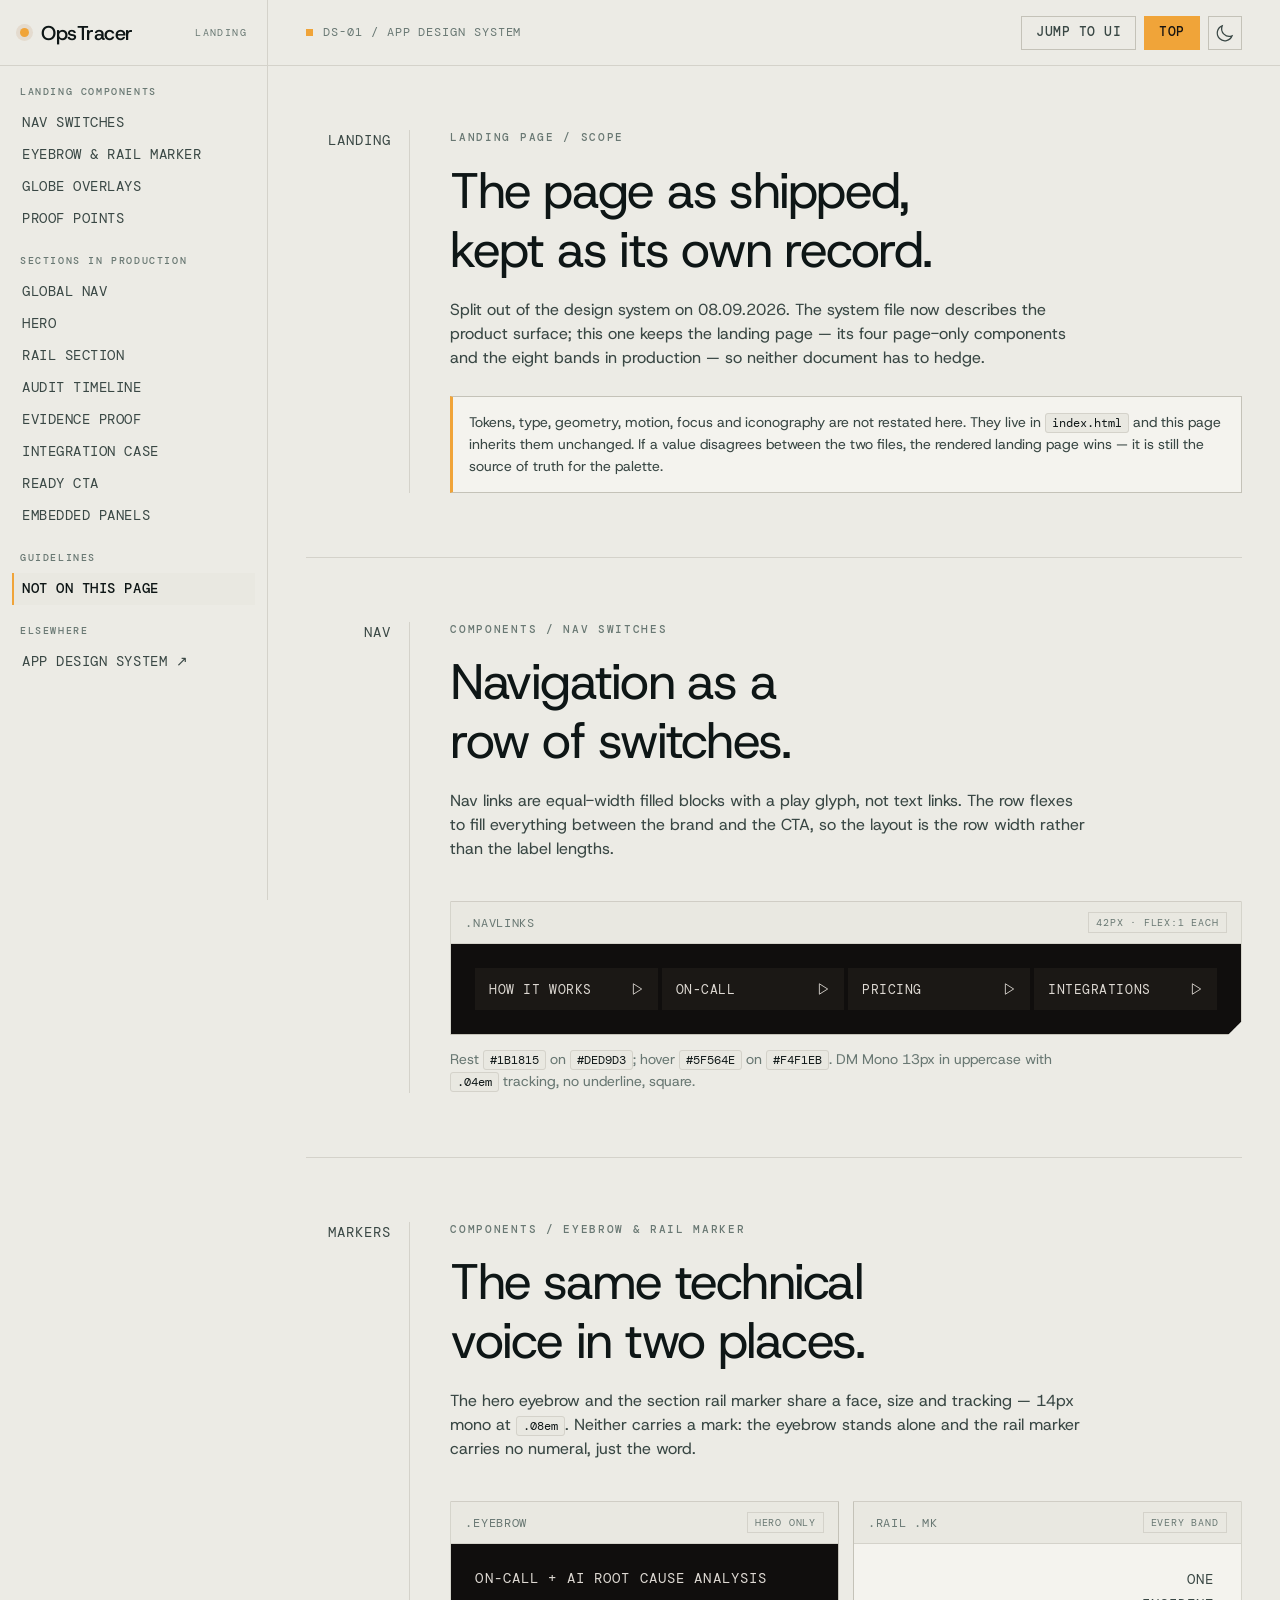
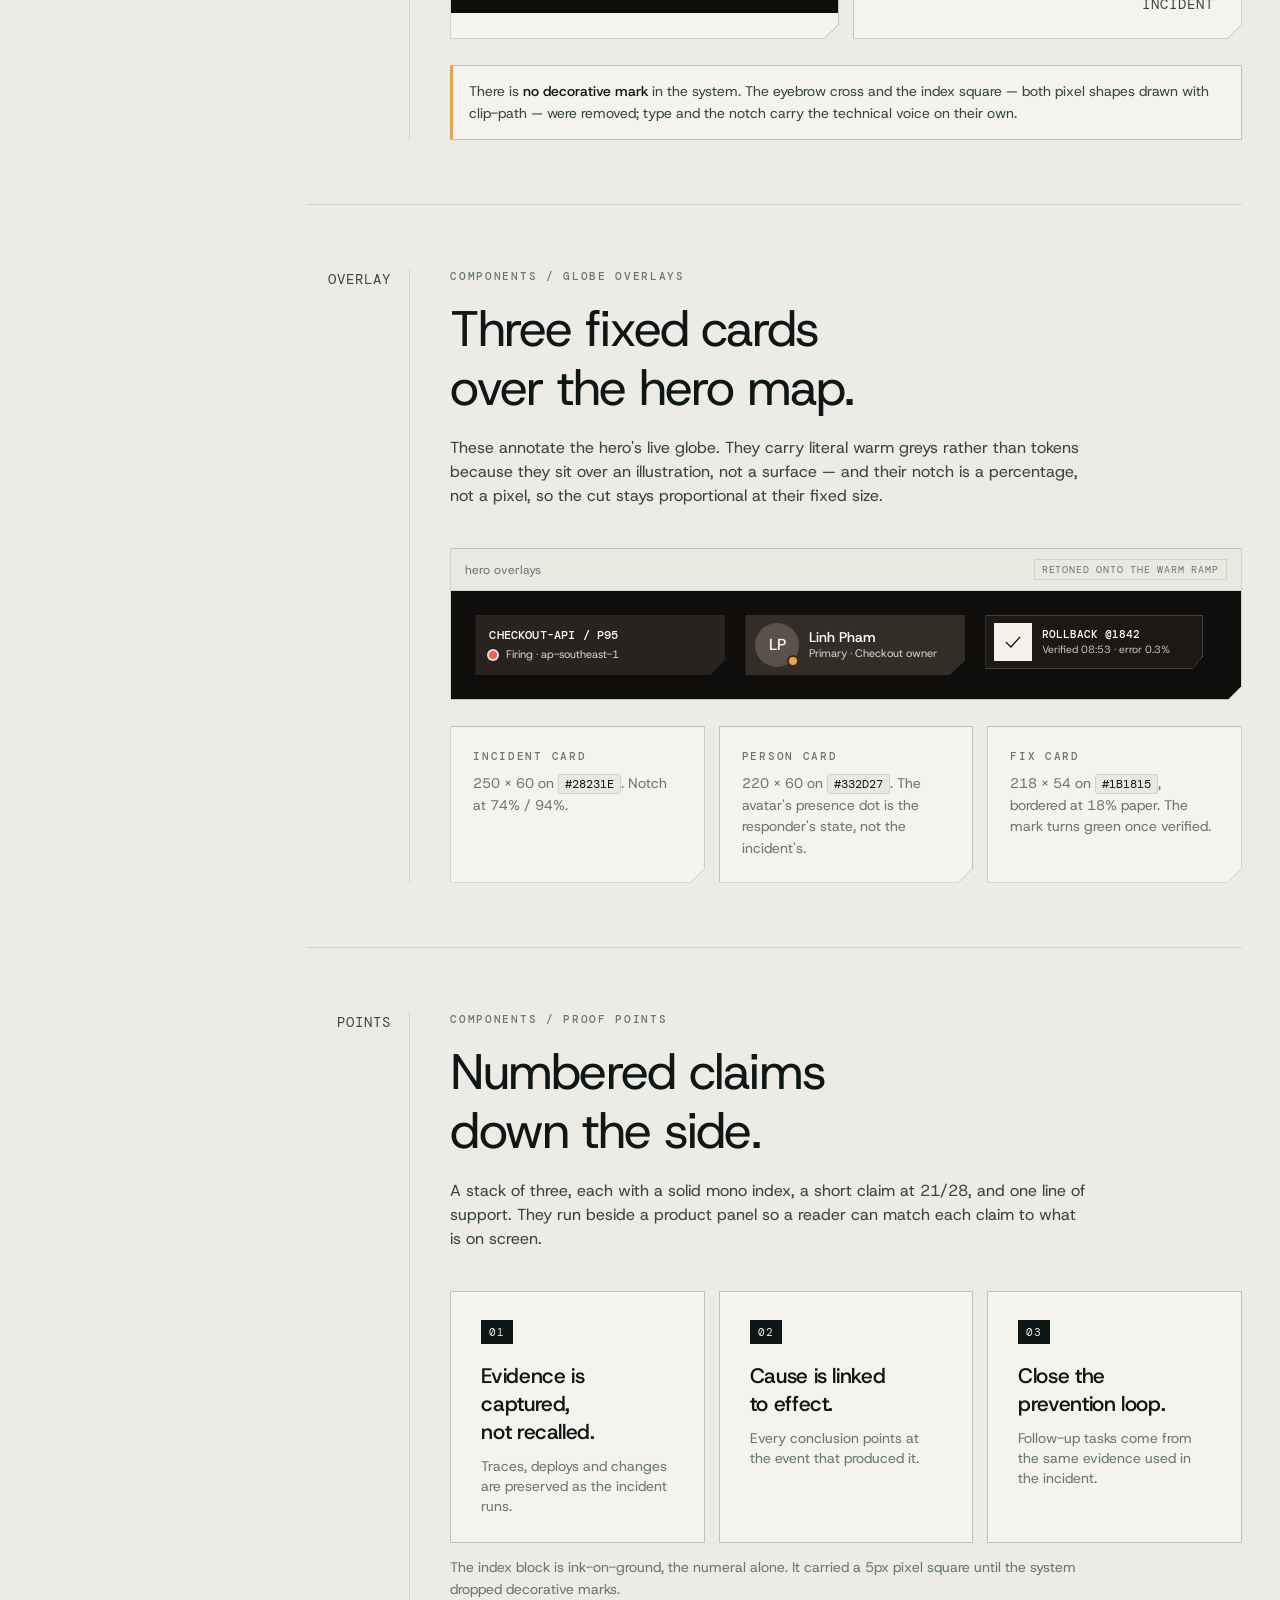
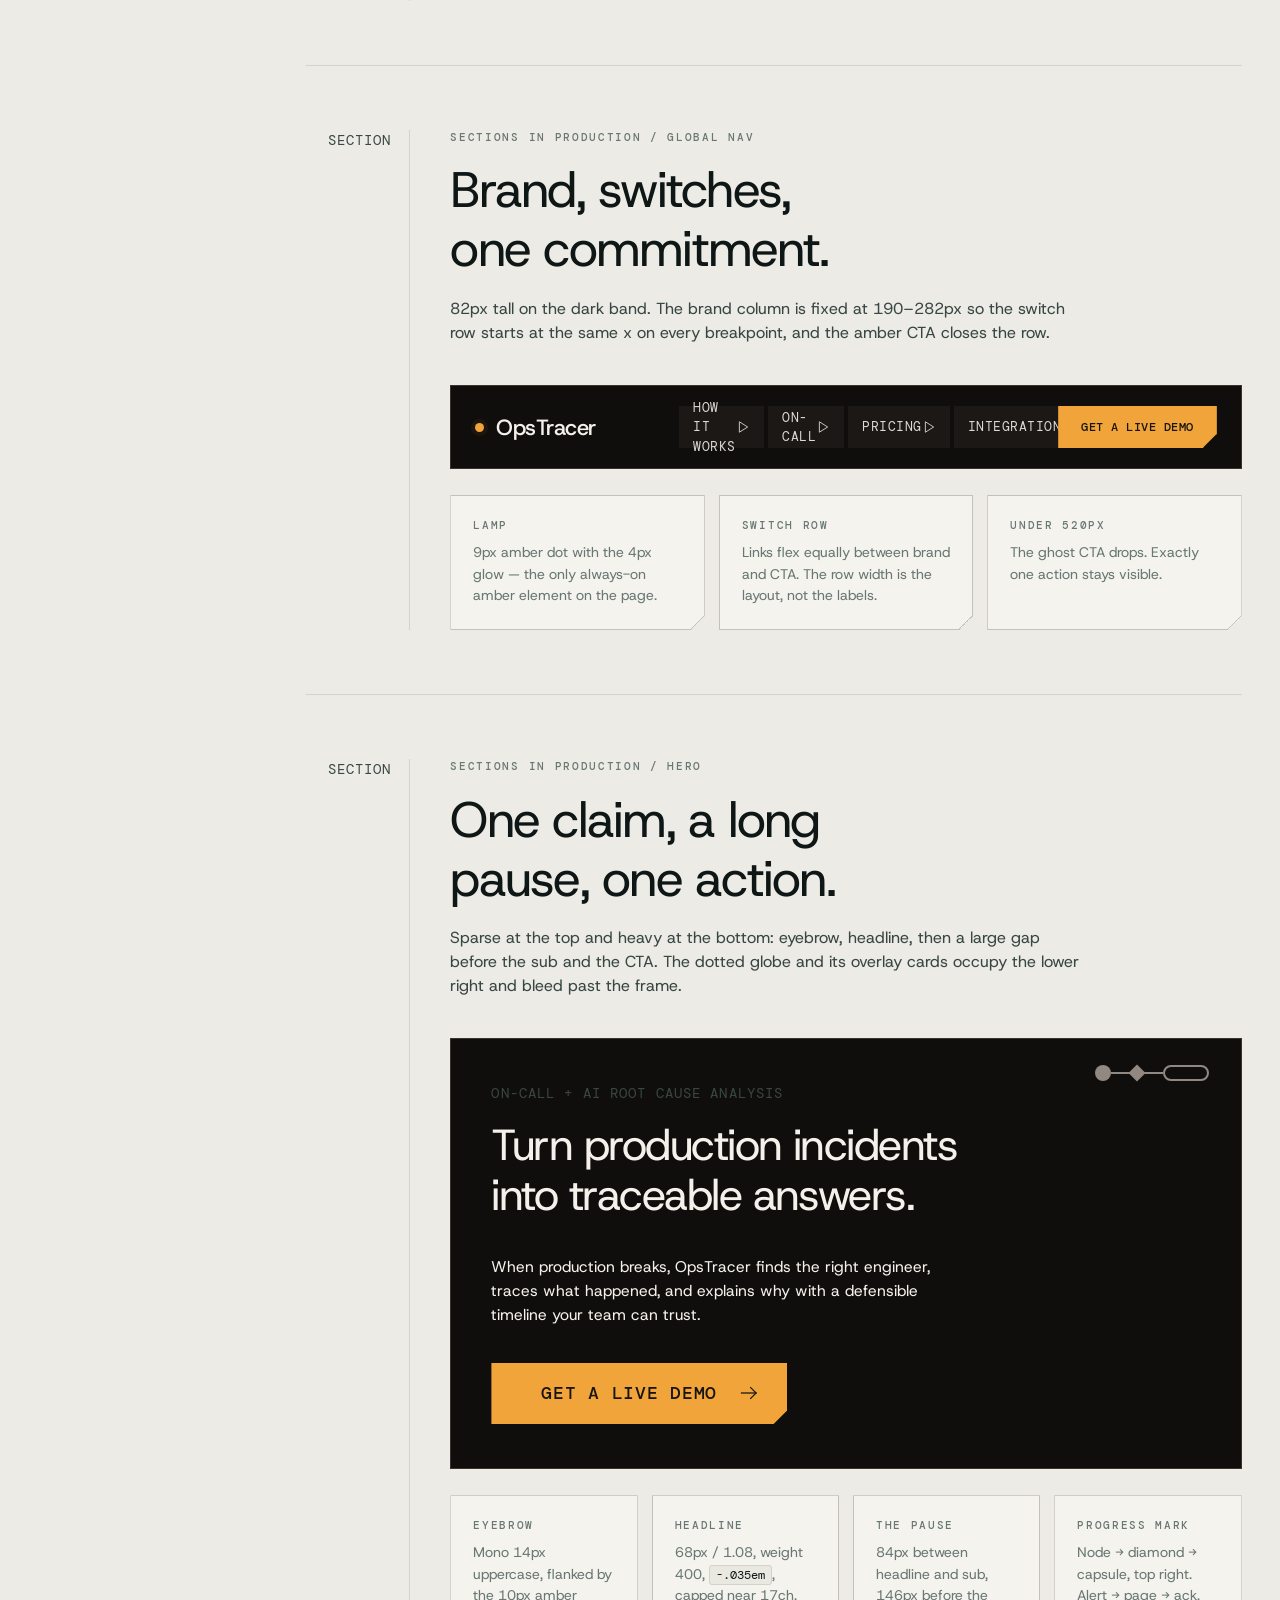
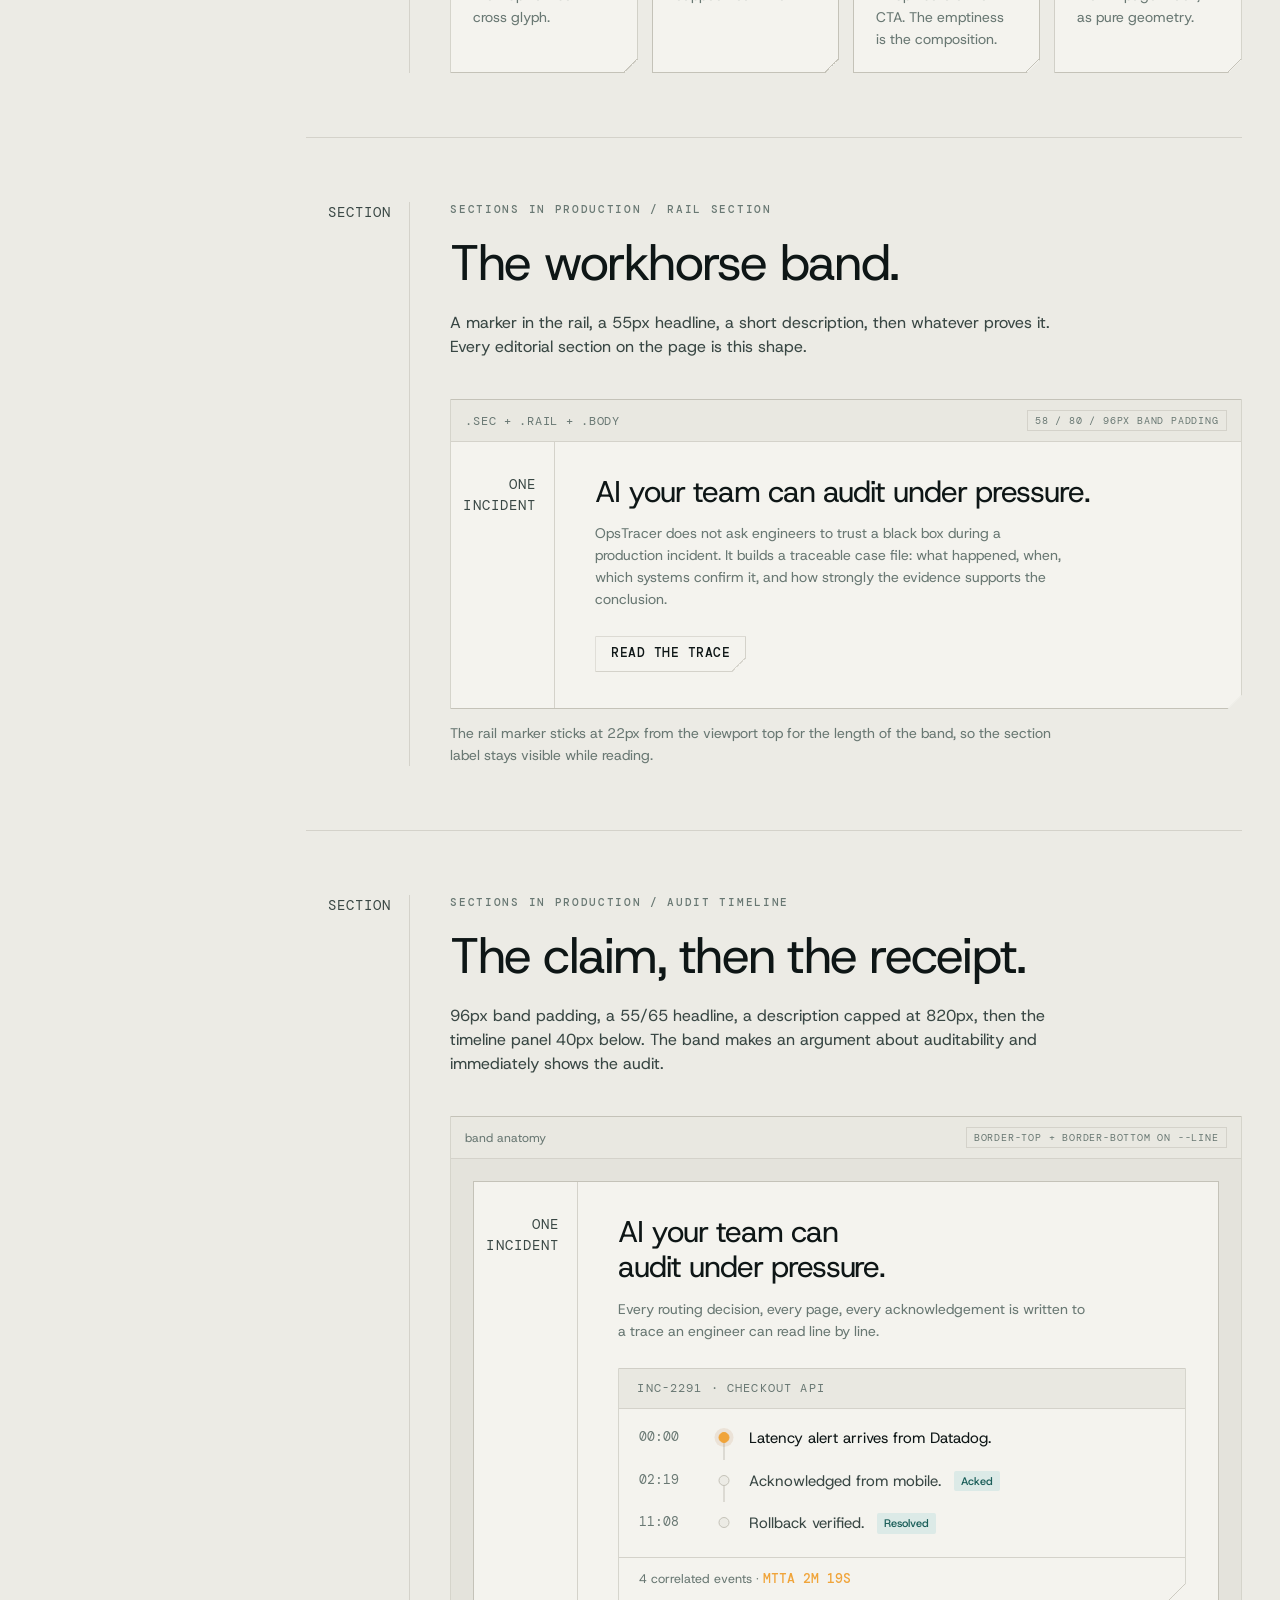
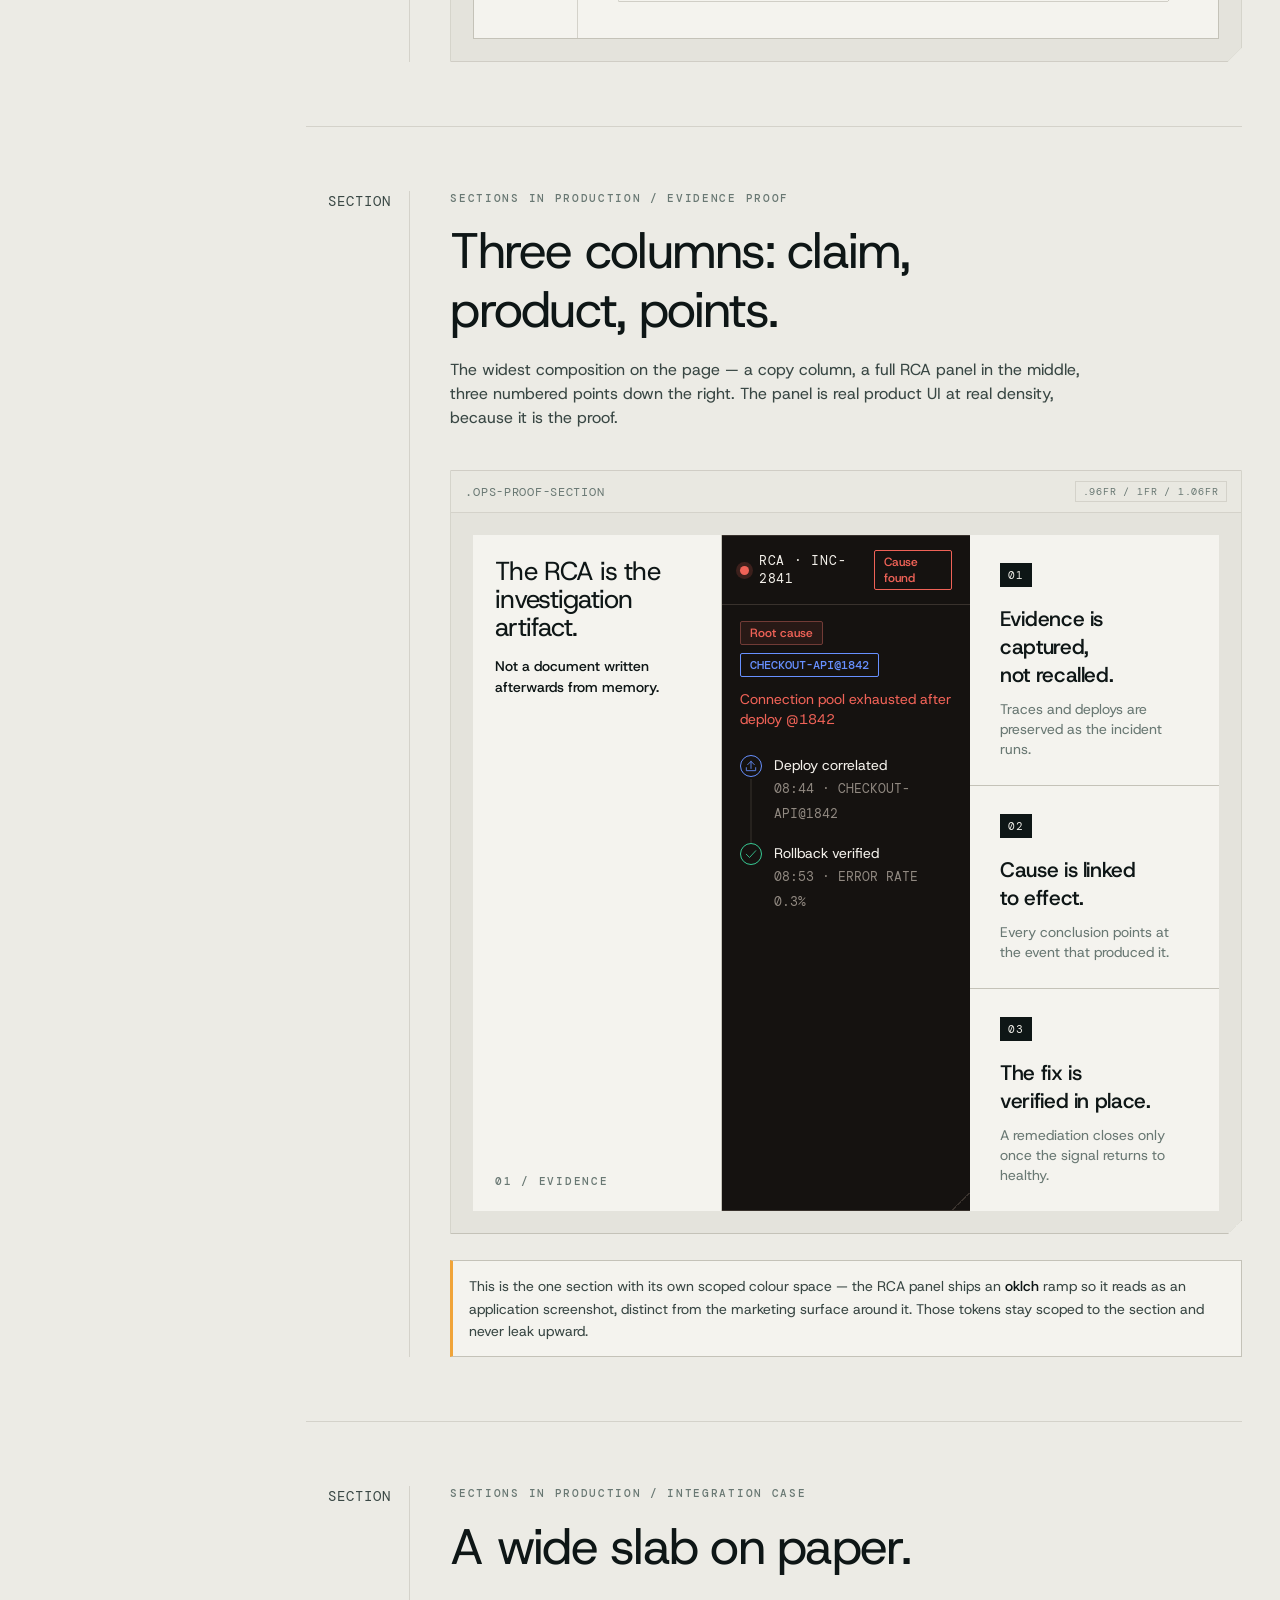
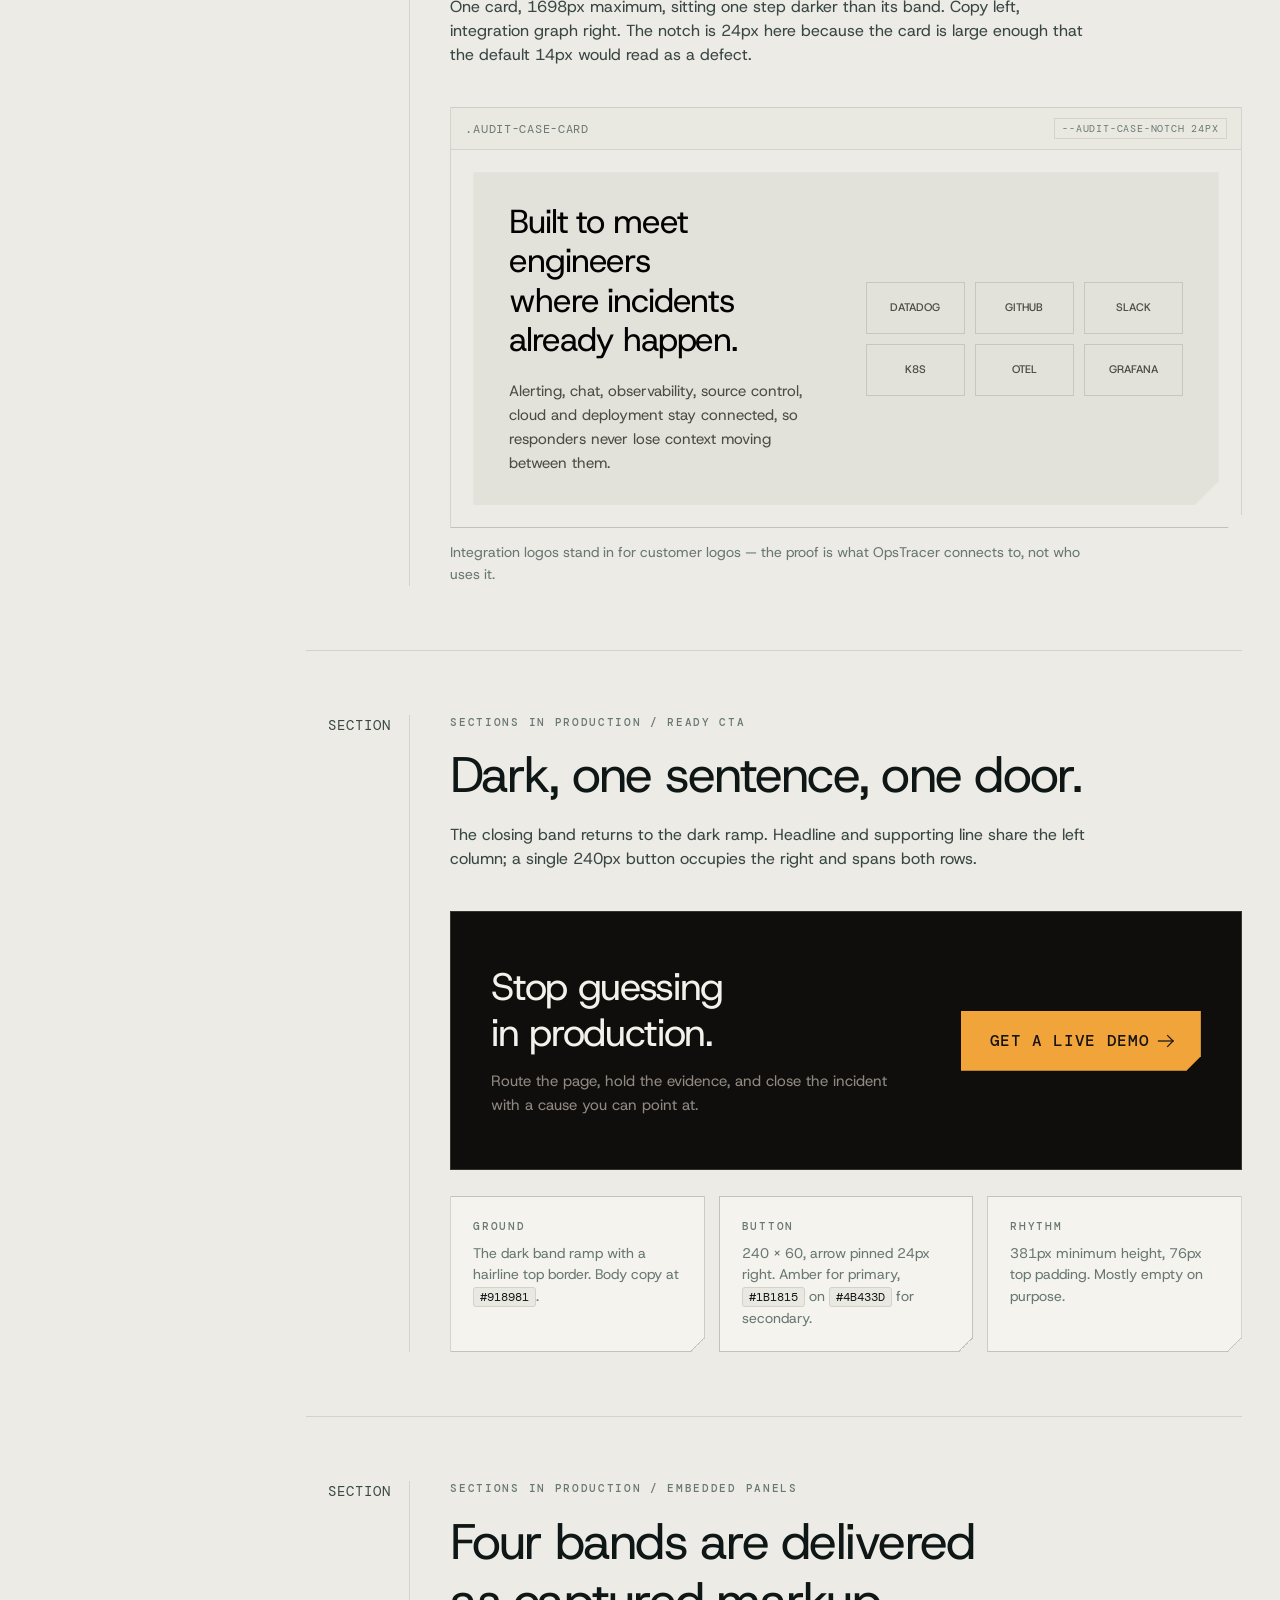
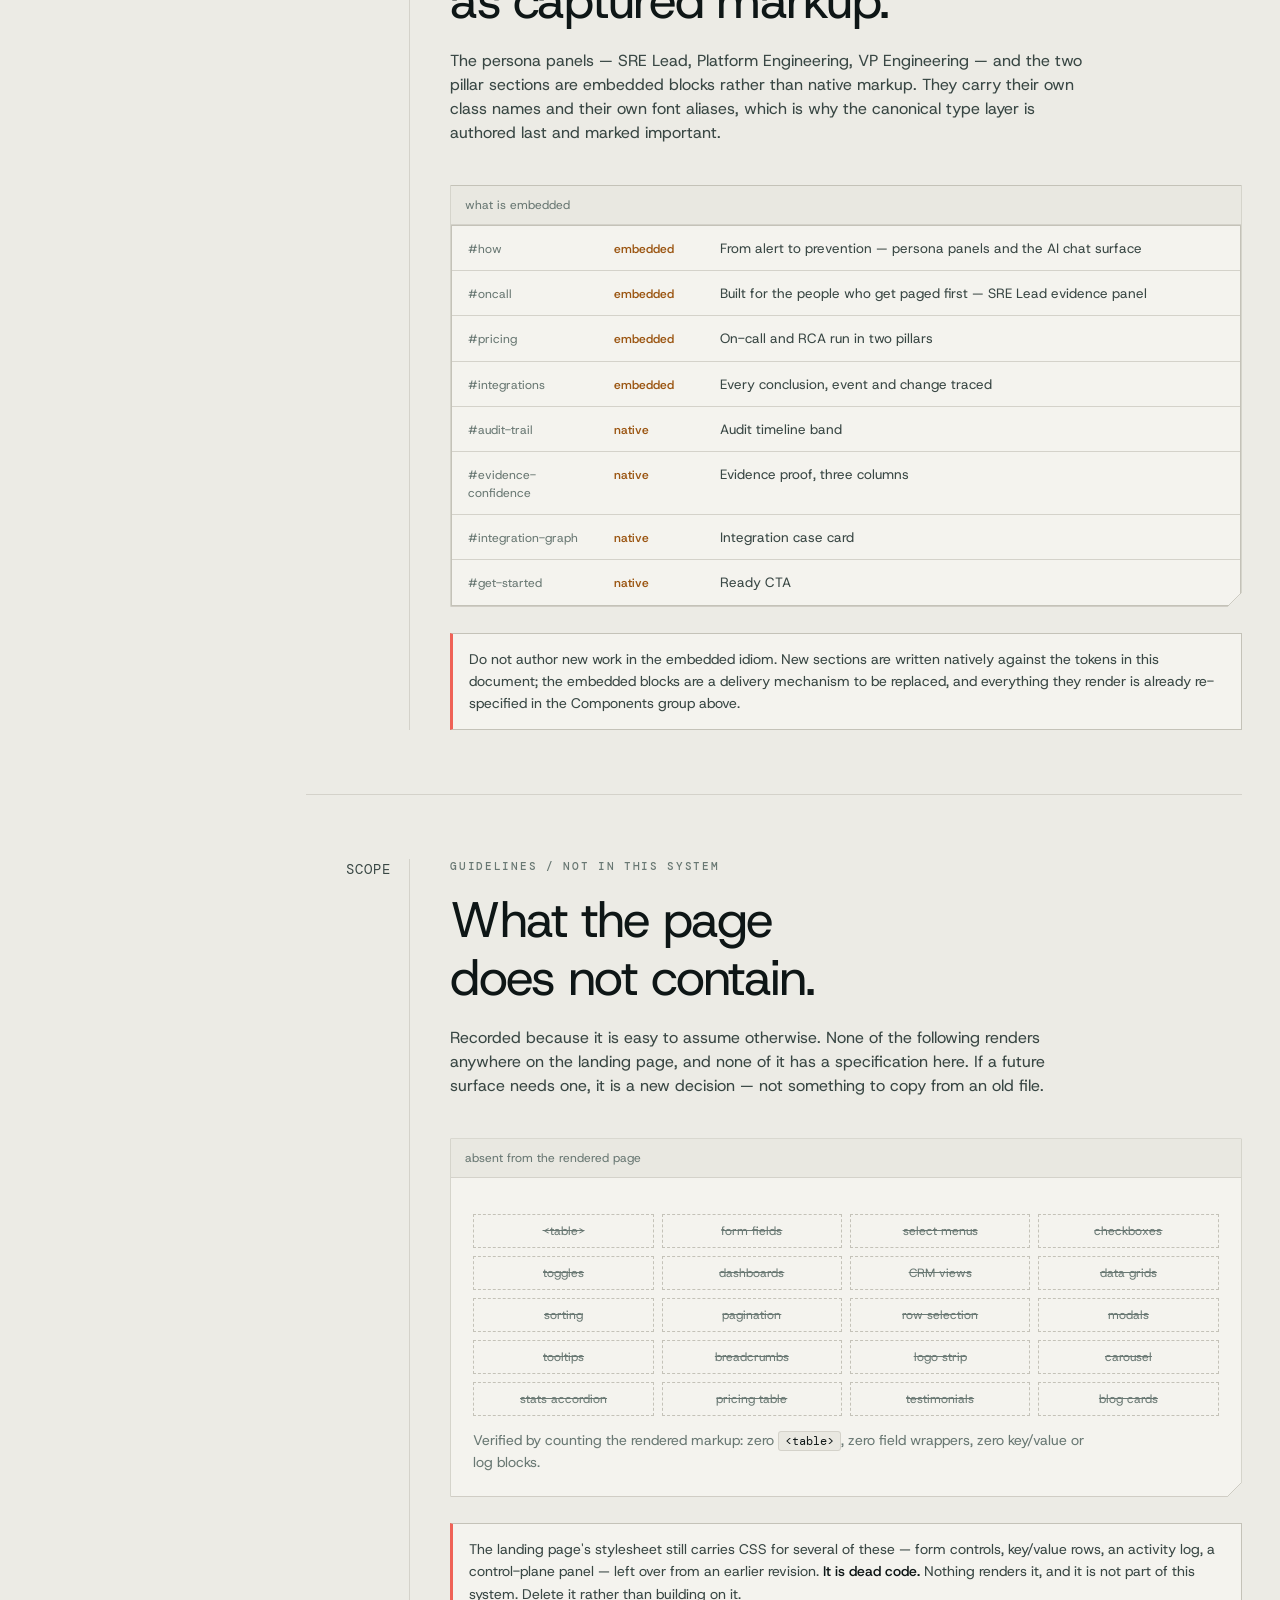
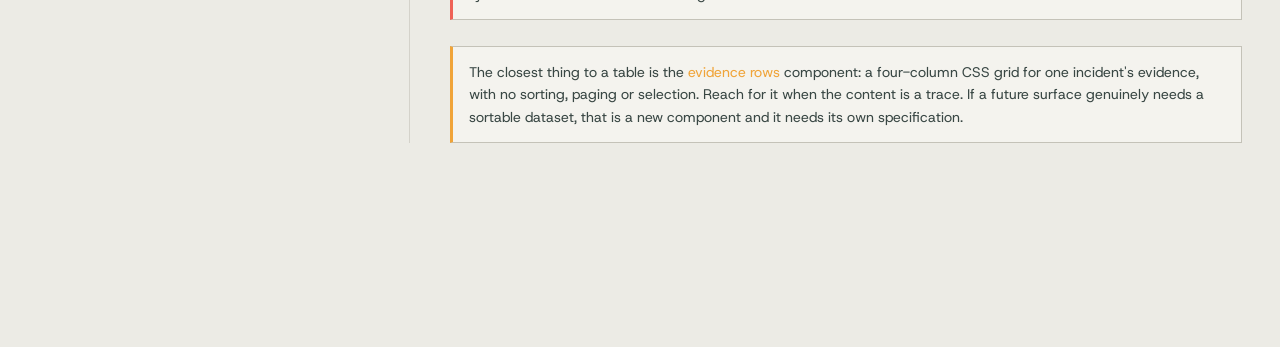
==== commit f998e41f: "change font tagging, button, and header" ====
--- a/landing.html
+++ b/landing.html
@@ -64,6 +64,7 @@
   --type-body:1rem;      --leading-body:1.5;
   --type-ui:.875rem;     --leading-ui:1.4286;
   --type-meta:.75rem;    --leading-meta:1.3333;
+  --tracking-action:.04em;
 
   /* --- product-mock type (five fixed steps) -------------------------------- */
   --sre-t-meta:11px;    --sre-lh-meta:15px;
@@ -181,7 +182,8 @@
 .nav-label{padding:0 8px 8px;font-family:var(--font-mono);font-size:10px;font-weight:500;
   letter-spacing:.16em;text-transform:uppercase;color:var(--muted)}
 .nav a{display:flex;align-items:center;justify-content:space-between;gap:8px;height:32px;padding:0 8px;
-  border-left:2px solid transparent;font-size:13.5px;color:var(--ink-2);
+  border-left:2px solid transparent;font-family:var(--font-mono);font-size:13.5px;color:var(--ink-2);
+  font-variant-ligatures:none;letter-spacing:var(--tracking-action);text-transform:uppercase;
   transition:background var(--dur) var(--ease),color var(--dur) var(--ease),border-color var(--dur) var(--ease)}
 .nav a:hover{background:var(--surf-2);color:var(--ink)}
 .nav a.active{background:var(--surf-2);border-left-color:var(--brand);color:var(--ink);font-weight:500}
@@ -195,7 +197,8 @@
 .top-actions{margin-left:auto;display:flex;align-items:center;gap:8px}
 .top-btn{height:34px;display:inline-flex;align-items:center;padding:0 14px;white-space:nowrap;
   background:transparent;border:1px solid var(--line-2);color:var(--ink-2);
-  font-family:var(--font-sans);font-size:12.5px;font-weight:500;letter-spacing:0;
+  font-family:var(--font-mono);font-size:12.5px;font-weight:500;letter-spacing:var(--tracking-action);
+  font-variant-ligatures:none;text-transform:uppercase;
   transition:border-color var(--dur) var(--ease),color var(--dur) var(--ease)}
 .top-btn:hover{border-color:var(--brand);color:var(--brand)}
 .top-btn.primary{background:var(--brand);border-color:var(--brand);color:var(--brand-ink)}
@@ -269,8 +272,8 @@
 
 /* ---- buttons ---------------------------------------------------------------- */
 .btn{display:inline-flex;align-items:center;justify-content:center;
-  font-family:var(--font-sans);font-size:14px;line-height:var(--leading-ui);
-  font-weight:500;letter-spacing:0;
+  font-family:var(--font-mono);font-size:14px;line-height:var(--leading-ui);
+  font-weight:500;letter-spacing:var(--tracking-action);font-variant-ligatures:none;text-transform:uppercase;
   padding:11px 20px;border-radius:0;
   background:var(--brand);color:var(--brand-ink);border:1px solid var(--brand);
   clip-path:polygon(0 0,100% 0,100% calc(100% - var(--grid-cut)),calc(100% - var(--grid-cut)) 100%,0 100%);
@@ -281,13 +284,14 @@
 .btn.ghost:hover{background:transparent;border-color:var(--brand);color:var(--brand);transform:none}
 .btn[disabled],.btn.is-disabled{opacity:.42;pointer-events:none}
 .btn-lead{position:relative;min-width:296px;padding:18px 50px;justify-content:flex-start;text-align:left;
-  font-family:var(--font-sans);font-size:18px;font-weight:500;letter-spacing:0;
+  font-family:var(--font-mono);font-size:18px;font-weight:500;letter-spacing:var(--tracking-action);
   background:var(--brand);border:0;color:var(--brand-ink)}
 .btn-lead::after{content:"";position:absolute;right:28px;width:20px;height:20px;background:currentColor;
   -webkit-mask:var(--ico-arrow-right) center/contain no-repeat;mask:var(--ico-arrow-right) center/contain no-repeat}
 .ready-button{position:relative;width:240px;min-height:60px;padding:0 48px 0 28px;
   display:inline-flex;align-items:center;border:1px solid #4B433D;background:#1B1815;color:#F4F1EB;
-  font-family:var(--font-sans);font-size:16px;font-weight:500;line-height:24px;letter-spacing:0;
+  font-family:var(--font-mono);font-size:16px;font-weight:500;line-height:24px;letter-spacing:var(--tracking-action);
+  font-variant-ligatures:none;text-transform:uppercase;
   clip-path:polygon(0 0,100% 0,100% calc(100% - var(--grid-cut)),calc(100% - var(--grid-cut)) 100%,0 100%);
   transition:background var(--dur) var(--ease),transform var(--dur) var(--ease)}
 .ready-button::after{content:"";position:absolute;right:24px;width:20px;height:20px;background:currentColor;
@@ -299,7 +303,8 @@
 /* ---- nav switches ------------------------------------------------------------ */
 .navlinks{display:flex;gap:4px;flex:1;min-width:0}
 .navlinks a{display:flex;align-items:center;justify-content:space-between;height:42px;flex:1;padding:0 14px;
-  background:#1B1815;color:#DED9D3;font-family:var(--font-sans);font-size:13px;letter-spacing:0;
+  background:#1B1815;color:#DED9D3;font-family:var(--font-mono);font-size:13px;letter-spacing:var(--tracking-action);
+  font-variant-ligatures:none;text-transform:uppercase;
   transition:background var(--dur) var(--ease),color var(--dur) var(--ease)}
 .navlinks a::after{content:"";width:14px;height:14px;flex:none;background:currentColor;
   -webkit-mask:var(--ico-play) center/contain no-repeat;mask:var(--ico-play) center/contain no-repeat}
@@ -345,7 +350,8 @@
 .stage .tlhead{background:#1B1815;border-color:#39322D}
 .tlhead .t{font-family:var(--font-mono);font-size:11.5px;letter-spacing:.1em;text-transform:uppercase;color:var(--muted)}
 .stage .tlhead .t{color:#918981}
-.replay{margin-left:auto;font-family:var(--font-sans);font-size:12px;font-weight:500;letter-spacing:0;
+.replay{margin-left:auto;font-family:var(--font-mono);font-size:12px;font-weight:500;letter-spacing:var(--tracking-action);
+  font-variant-ligatures:none;text-transform:uppercase;
   background:transparent;border:1px solid var(--line-2);color:var(--ink-2);padding:5px 11px;border-radius:2px}
 .replay:hover{border-color:var(--brand);color:var(--brand)}
 .stage .replay{border-color:#5F564E;color:#DED9D3}
@@ -382,7 +388,8 @@
   font-size:var(--sre-t-caption);color:#B9B3AD}
 .sre-tabs{display:flex;gap:8px;padding:14px 18px;border-bottom:1px solid #39322D}
 .sre-tab{padding:6px 12px;border:1px solid #39322D;background:transparent;color:#B9B3AD;
-  font-family:var(--font-sans);font-size:var(--sre-t-caption);line-height:var(--sre-lh-caption)}
+  font-family:var(--font-mono);font-size:var(--sre-t-caption);line-height:var(--sre-lh-caption);
+  font-variant-ligatures:none;letter-spacing:var(--tracking-action);text-transform:uppercase}
 .sre-tab[aria-selected="true"]{background:#1B1815;border-color:#5F564E;color:#F4F1EB}
 .sre-stats{display:grid;grid-template-columns:repeat(4,minmax(0,1fr));border-bottom:1px solid #39322D}
 .sre-stat{padding:14px 18px;border-right:1px solid #39322D}
@@ -483,7 +490,8 @@
 .sw button.chip{width:100%;height:74px;display:block;border:0;border-bottom:1px solid var(--line-2);
   background:var(--c);cursor:copy;position:relative}
 .sw button.chip::after{content:"Copy";position:absolute;inset:auto 8px 8px auto;
-  font-family:var(--font-sans);font-size:10px;font-weight:500;letter-spacing:0;
+  font-family:var(--font-mono);font-size:10px;font-weight:500;letter-spacing:var(--tracking-action);
+  font-variant-ligatures:none;text-transform:uppercase;
   padding:2px 6px;background:#100E0D;color:#F4F1EB;opacity:0;transition:opacity var(--dur) var(--ease)}
 .sw button.chip:hover::after,.sw button.chip:focus-visible::after{opacity:1}
 .sw button.chip[data-copied="true"]::after{content:"Copied";opacity:1}
@@ -504,7 +512,7 @@
 .s-section{font-size:clamp(2.25rem,3.6vw,var(--type-section));line-height:var(--leading-section);letter-spacing:-.035em}
 .s-card{font-size:var(--type-card);line-height:var(--leading-card);letter-spacing:-.018em;font-weight:500}
 .s-body{font-size:var(--type-body);line-height:var(--leading-body)}
-.s-ui{font-family:var(--font-sans);font-size:var(--type-ui);line-height:var(--leading-ui);font-weight:500;letter-spacing:0}
+.s-ui{font-family:var(--font-mono);font-size:var(--type-ui);line-height:var(--leading-ui);font-weight:500;letter-spacing:var(--tracking-action);font-variant-ligatures:none;text-transform:uppercase}
 .s-meta{font-family:var(--font-mono);font-size:var(--type-meta);line-height:var(--leading-meta);text-transform:uppercase}
 .fontcard{padding:24px;border:1px solid var(--line-2);background:var(--surf)}
 .fontcard .big{font-size:40px;line-height:1.1;letter-spacing:-.03em}
@@ -712,7 +720,8 @@
 .pgh-nav{display:flex;gap:0;margin-top:14px;border-top:1px solid var(--line);
   overflow-x:auto;scrollbar-width:none}
 .pgh-nav a{display:flex;align-items:center;gap:8px;padding:12px 15px;white-space:nowrap;
-  font-size:13.5px;color:var(--ink-2);text-decoration:none;
+  font-family:var(--font-mono);font-size:13.5px;color:var(--ink-2);text-decoration:none;
+  font-variant-ligatures:none;letter-spacing:var(--tracking-action);text-transform:uppercase;
   border-bottom:2px solid transparent;margin-bottom:-1px}
 .pgh-nav a:hover{color:var(--ink)}
 .pgh-nav a[aria-current="page"]{color:var(--ink);font-weight:500;border-bottom-color:var(--brand)}
@@ -727,13 +736,14 @@
 .snav .grp{font-family:var(--font-mono);font-size:10px;letter-spacing:.15em;text-transform:uppercase;
   color:var(--muted);padding:13px 15px 7px}
 .snav a{display:flex;align-items:center;gap:10px;padding:0 15px;height:var(--row-normal);
-  font-size:13.5px;color:var(--ink-2);text-decoration:none;
+  font-family:var(--font-mono);font-size:13.5px;color:var(--ink-2);text-decoration:none;
+  font-variant-ligatures:none;letter-spacing:var(--tracking-action);text-transform:uppercase;
   border-left:2px solid transparent;transition:background var(--dur) var(--ease)}
 .snav a:hover{background:var(--surf-2);color:var(--ink)}
 .snav a[aria-current="page"]{background:var(--surf-2);color:var(--ink);font-weight:500;
   border-left-color:var(--brand)}
 .snav a .cnt{margin-left:auto}
-.snav .sub a{padding-left:41px;height:34px;font-size:13px;color:var(--muted)}
+.snav .sub a{padding-left:41px;height:34px;font-size:13px;color:var(--muted);text-transform:none}
 .snav .sub a:hover,.snav .sub a[aria-current="page"]{color:var(--ink)}
 .snav a.dis{color:var(--muted);cursor:default}
 .snav a.dis:hover{background:transparent}
@@ -964,7 +974,7 @@
           </div>
         </div>
       </div>
-      <p class="note">Rest <span class="tok">#1B1815</span> on <span class="tok">#DED9D3</span>; hover <span class="tok">#5F564E</span> on <span class="tok">#F4F1EB</span>. Host Grotesk 13px in sentence case, no underline, square.</p>
+      <p class="note">Rest <span class="tok">#1B1815</span> on <span class="tok">#DED9D3</span>; hover <span class="tok">#5F564E</span> on <span class="tok">#F4F1EB</span>. DM Mono 13px in uppercase with <span class="tok">.04em</span> tracking, no underline, square.</p>
     </div>
   </div>
 </section>
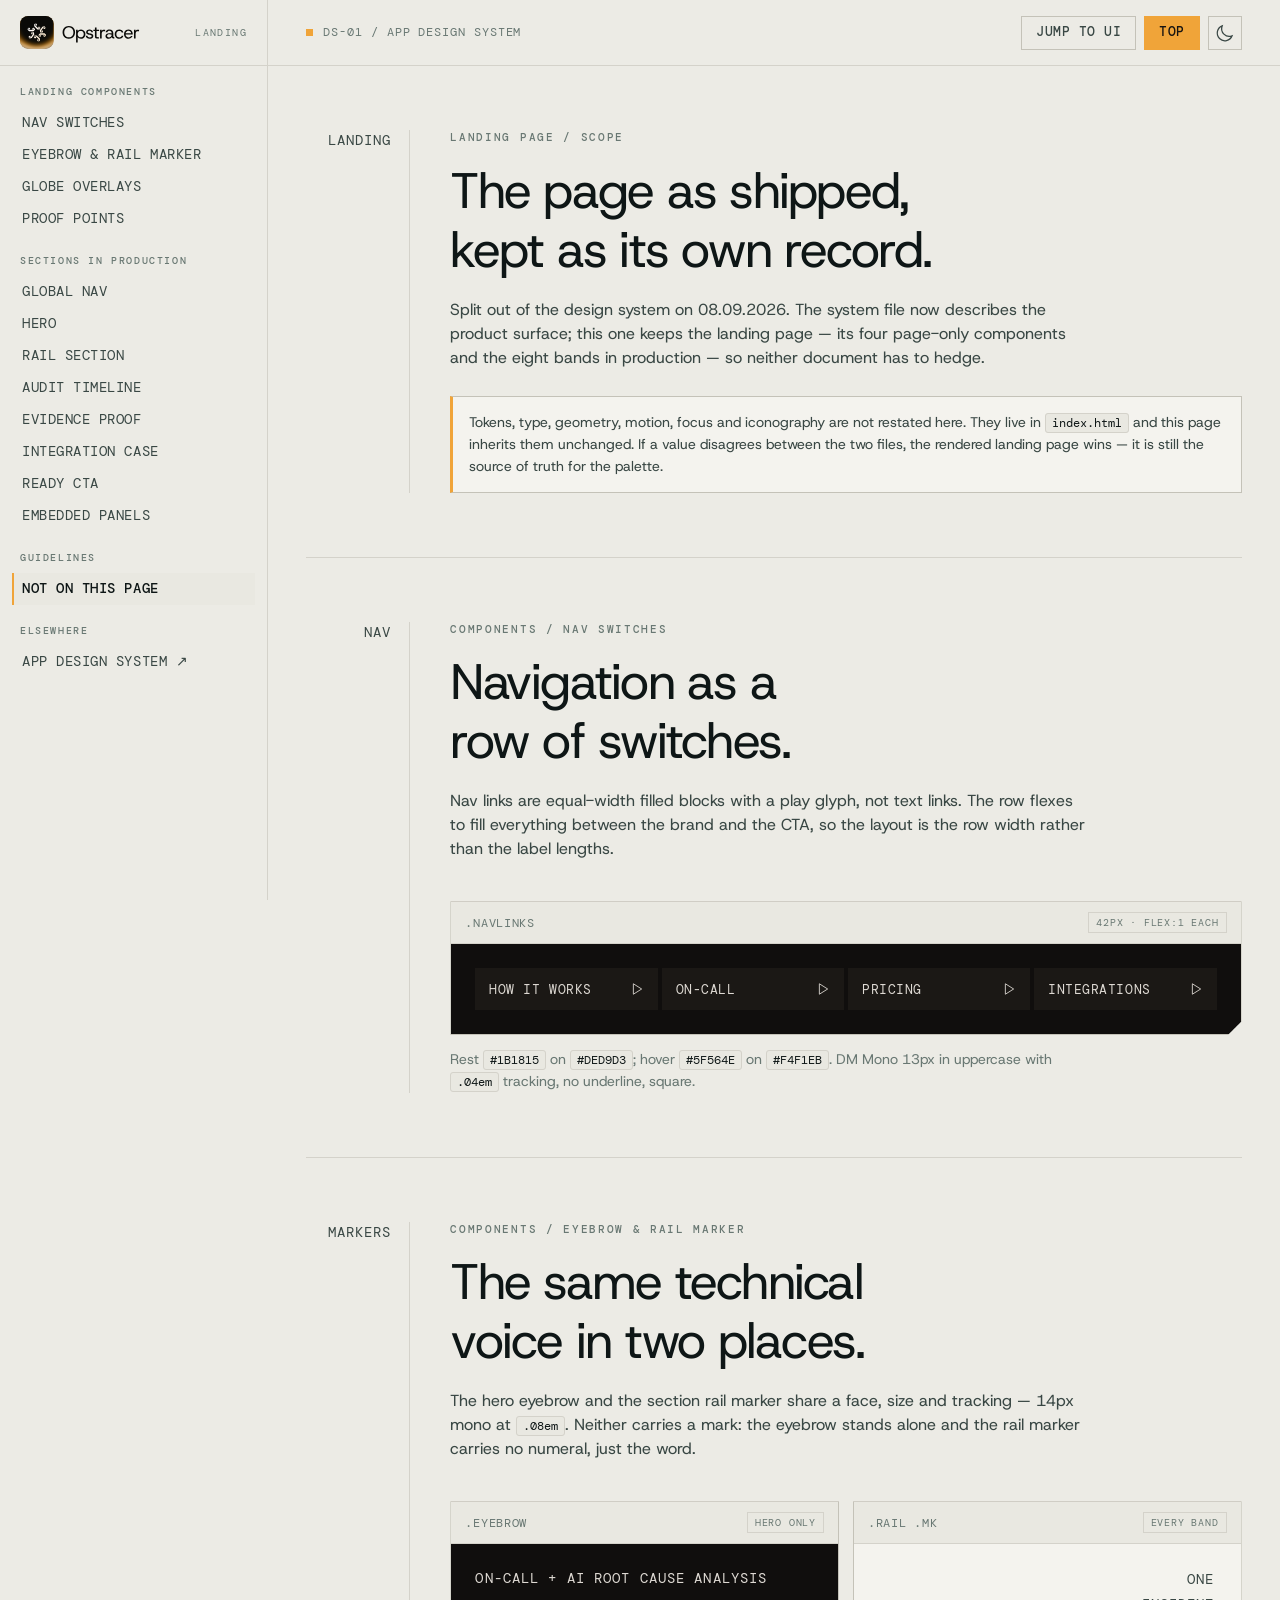
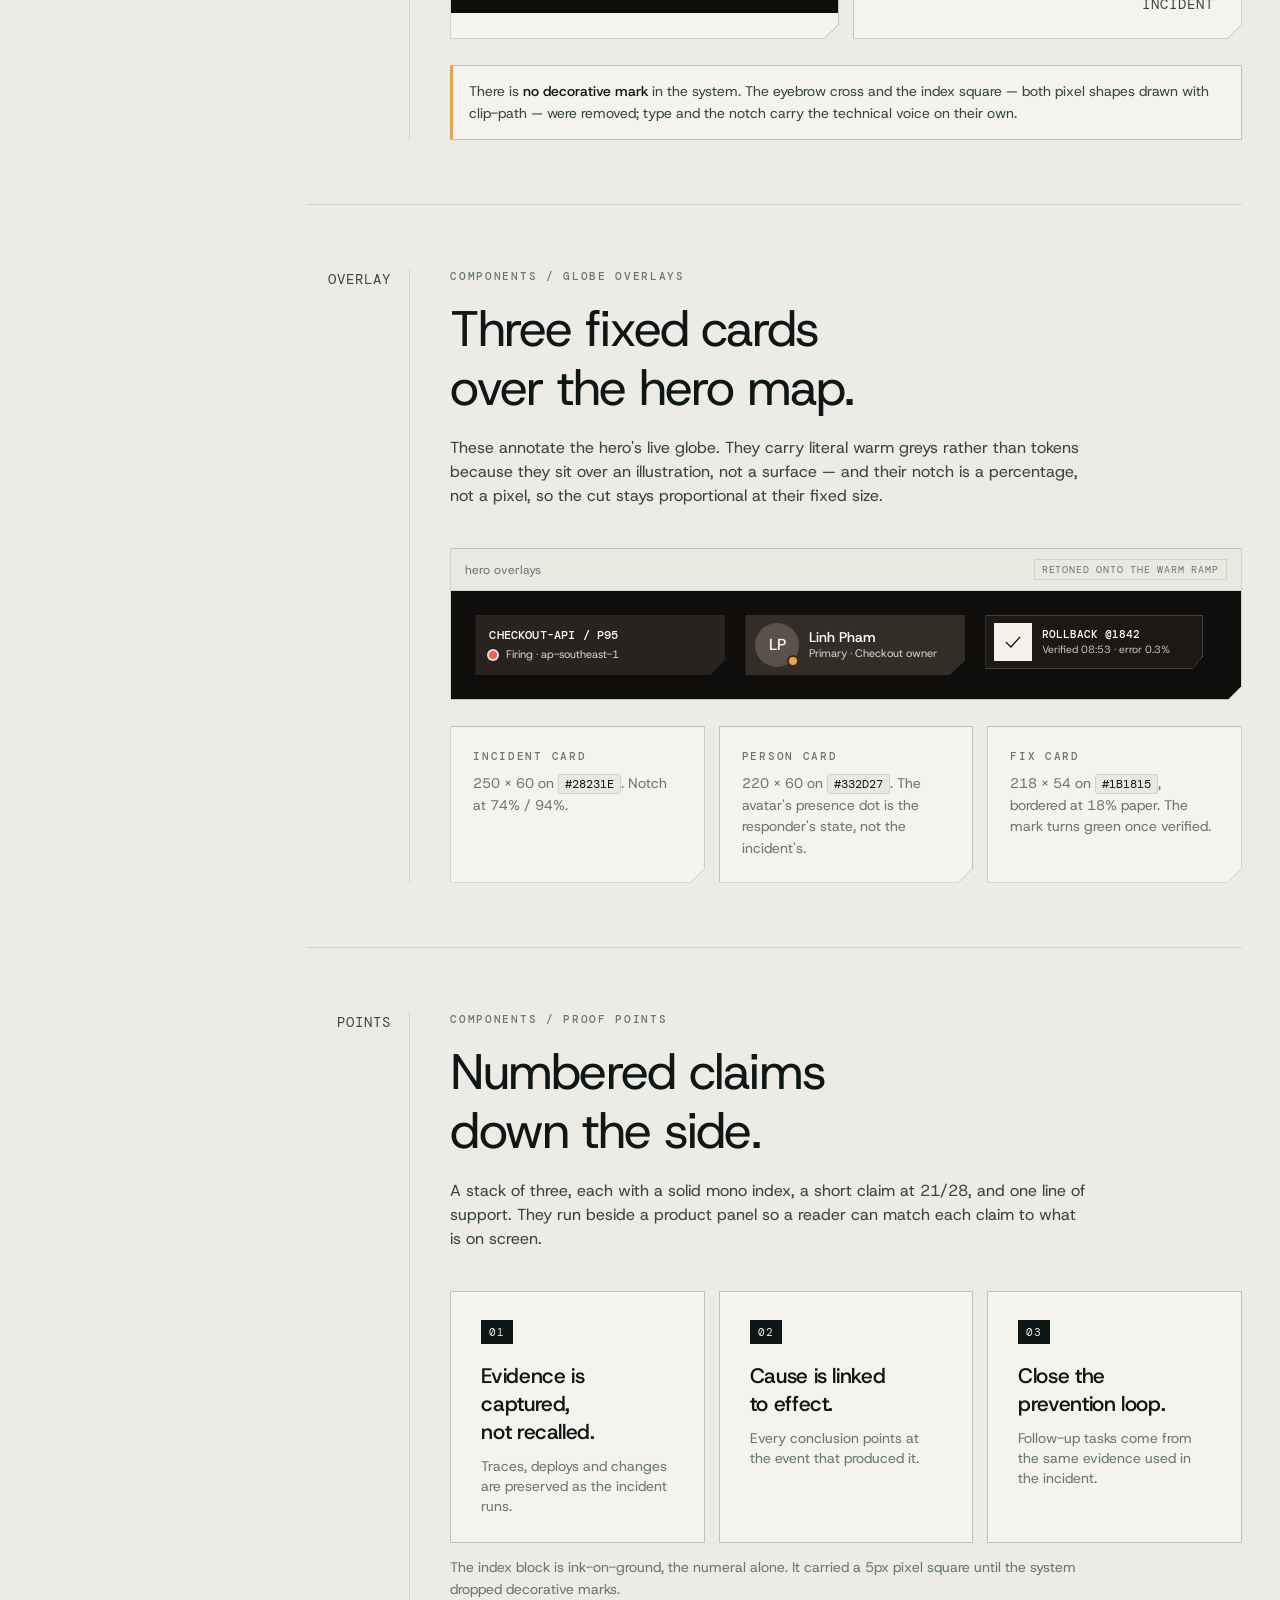
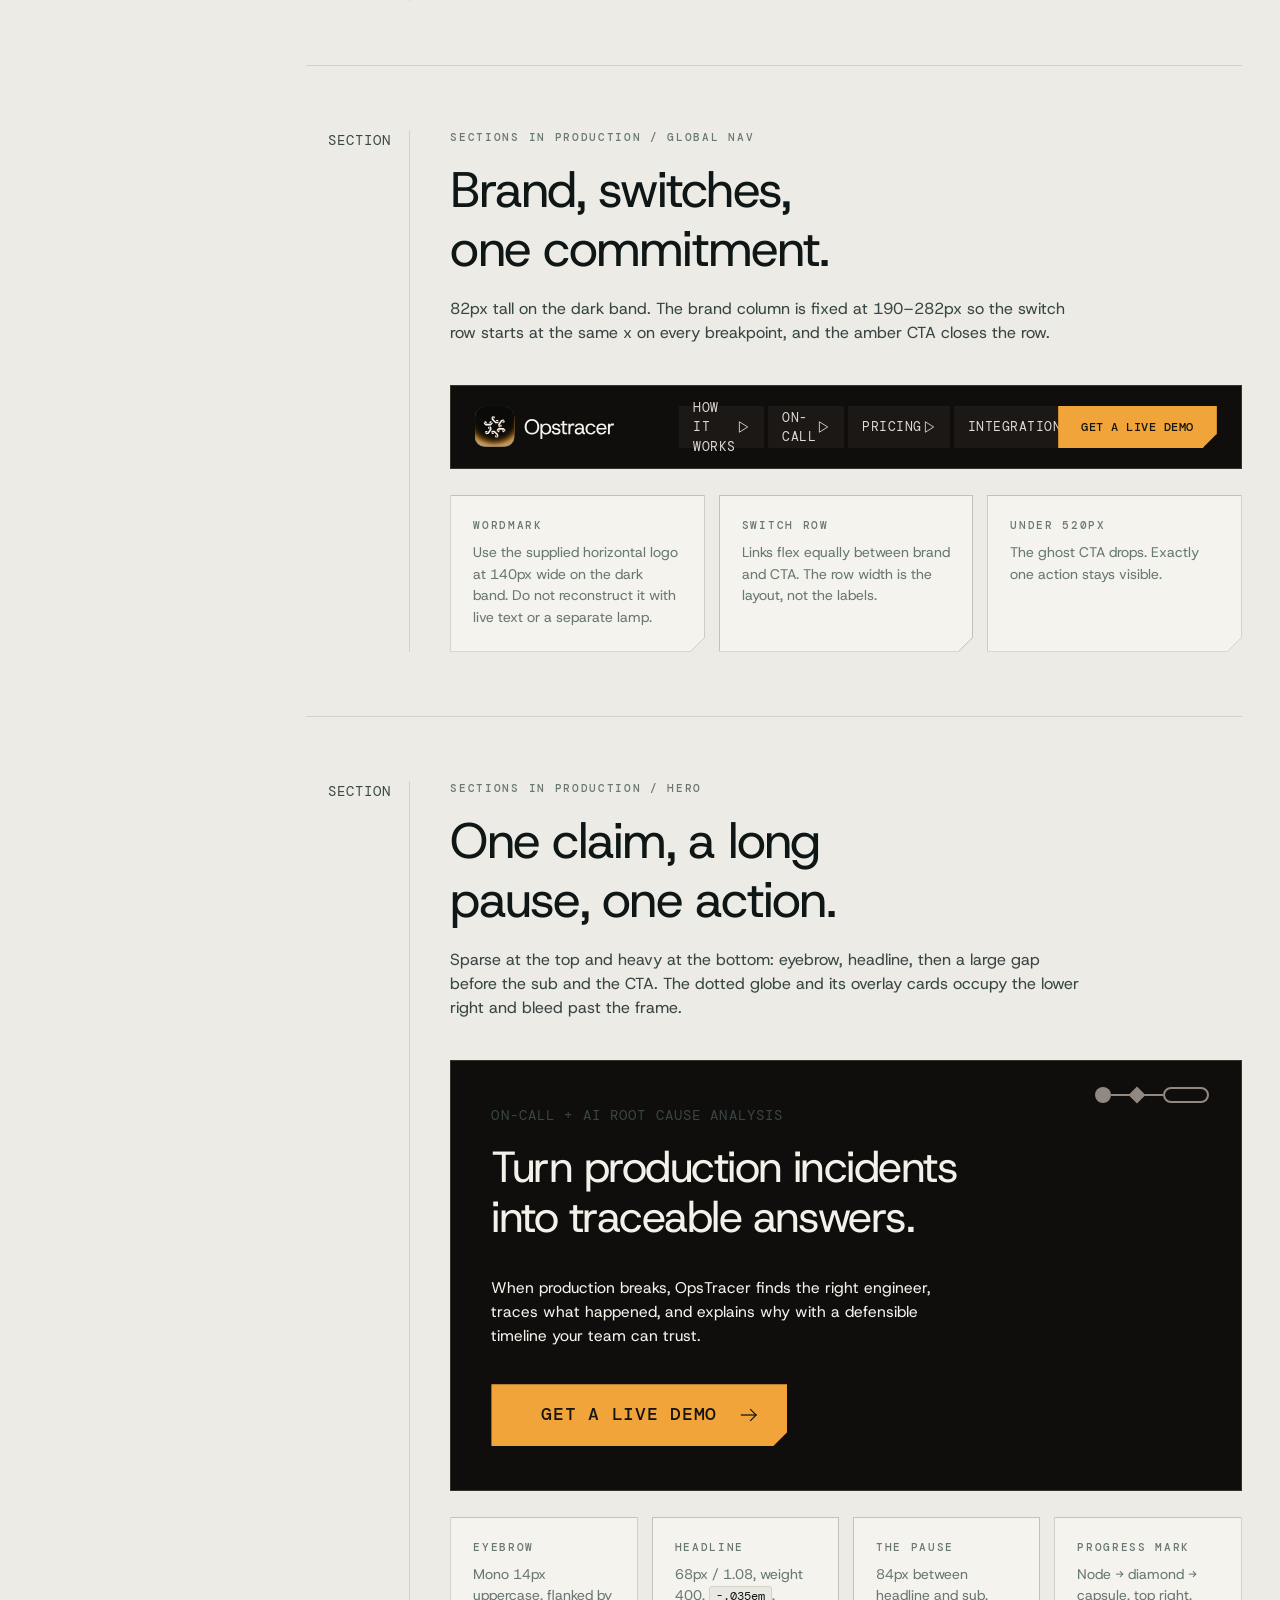
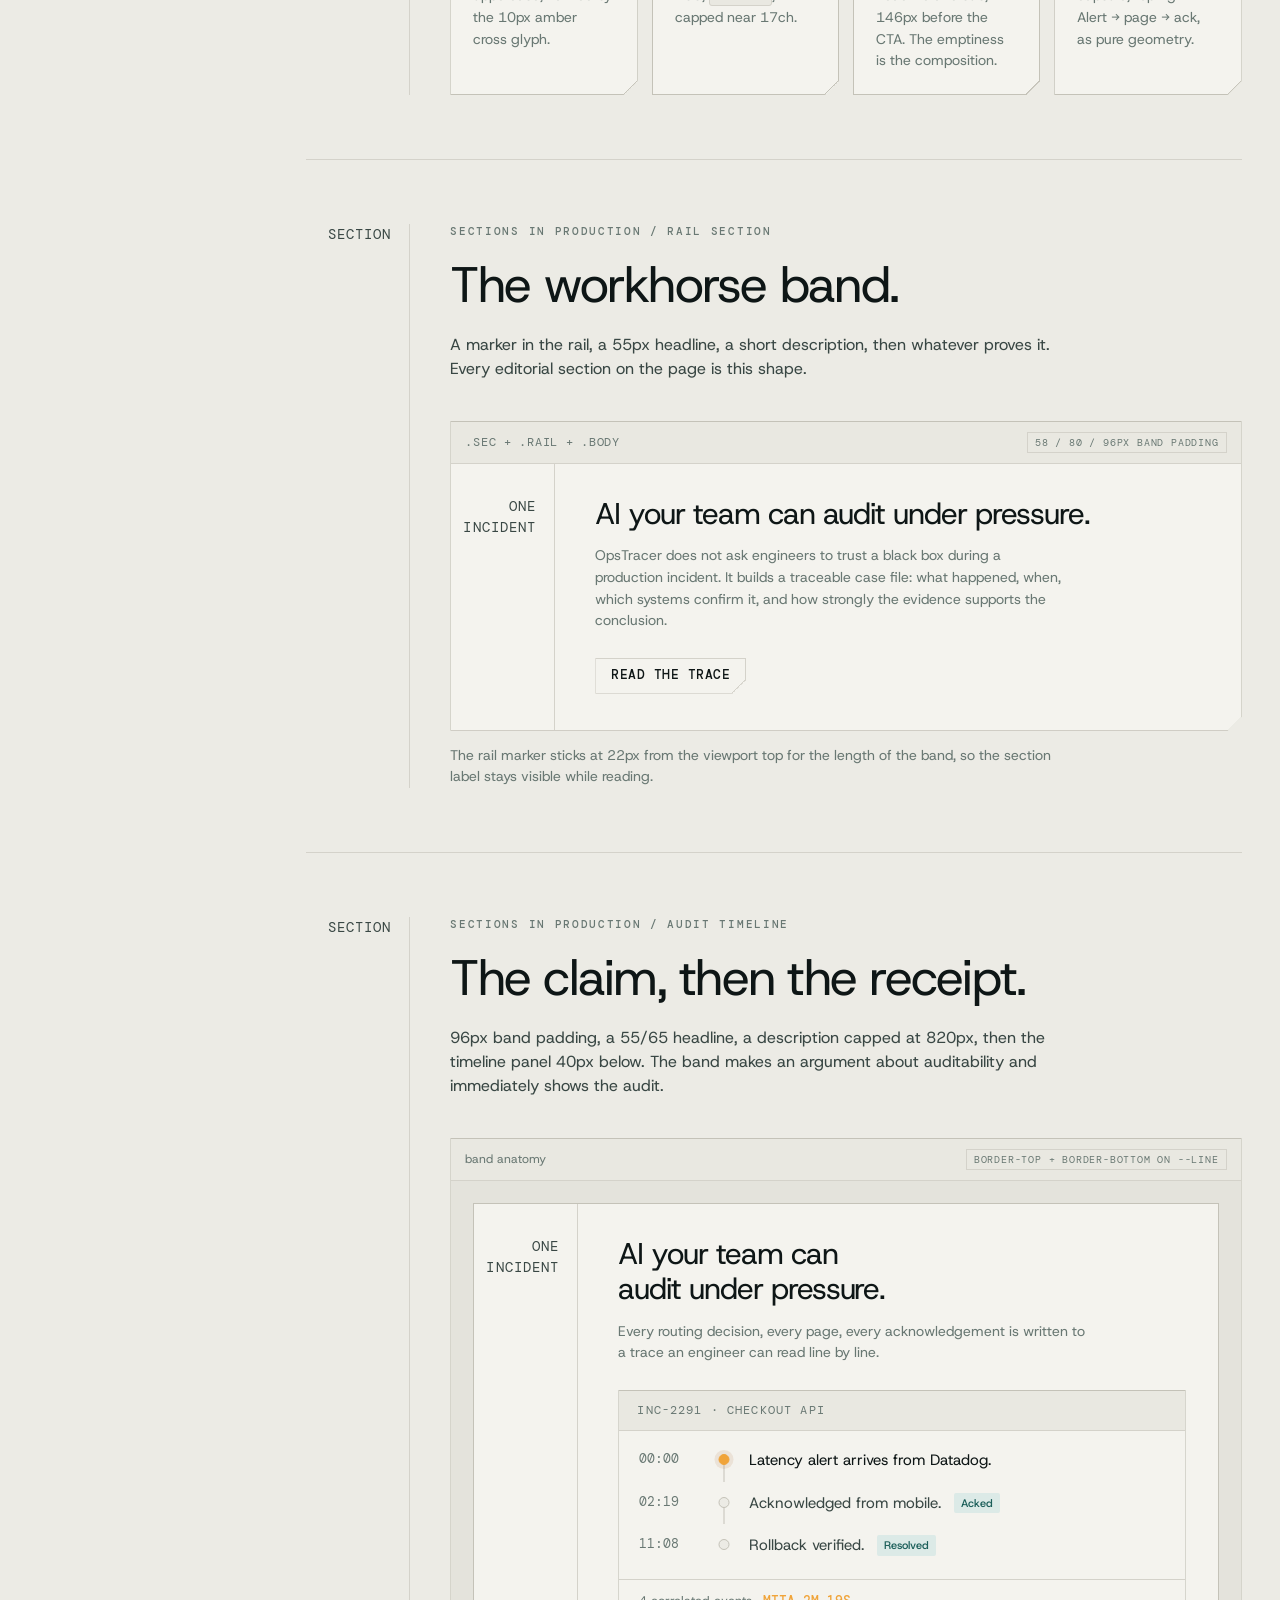
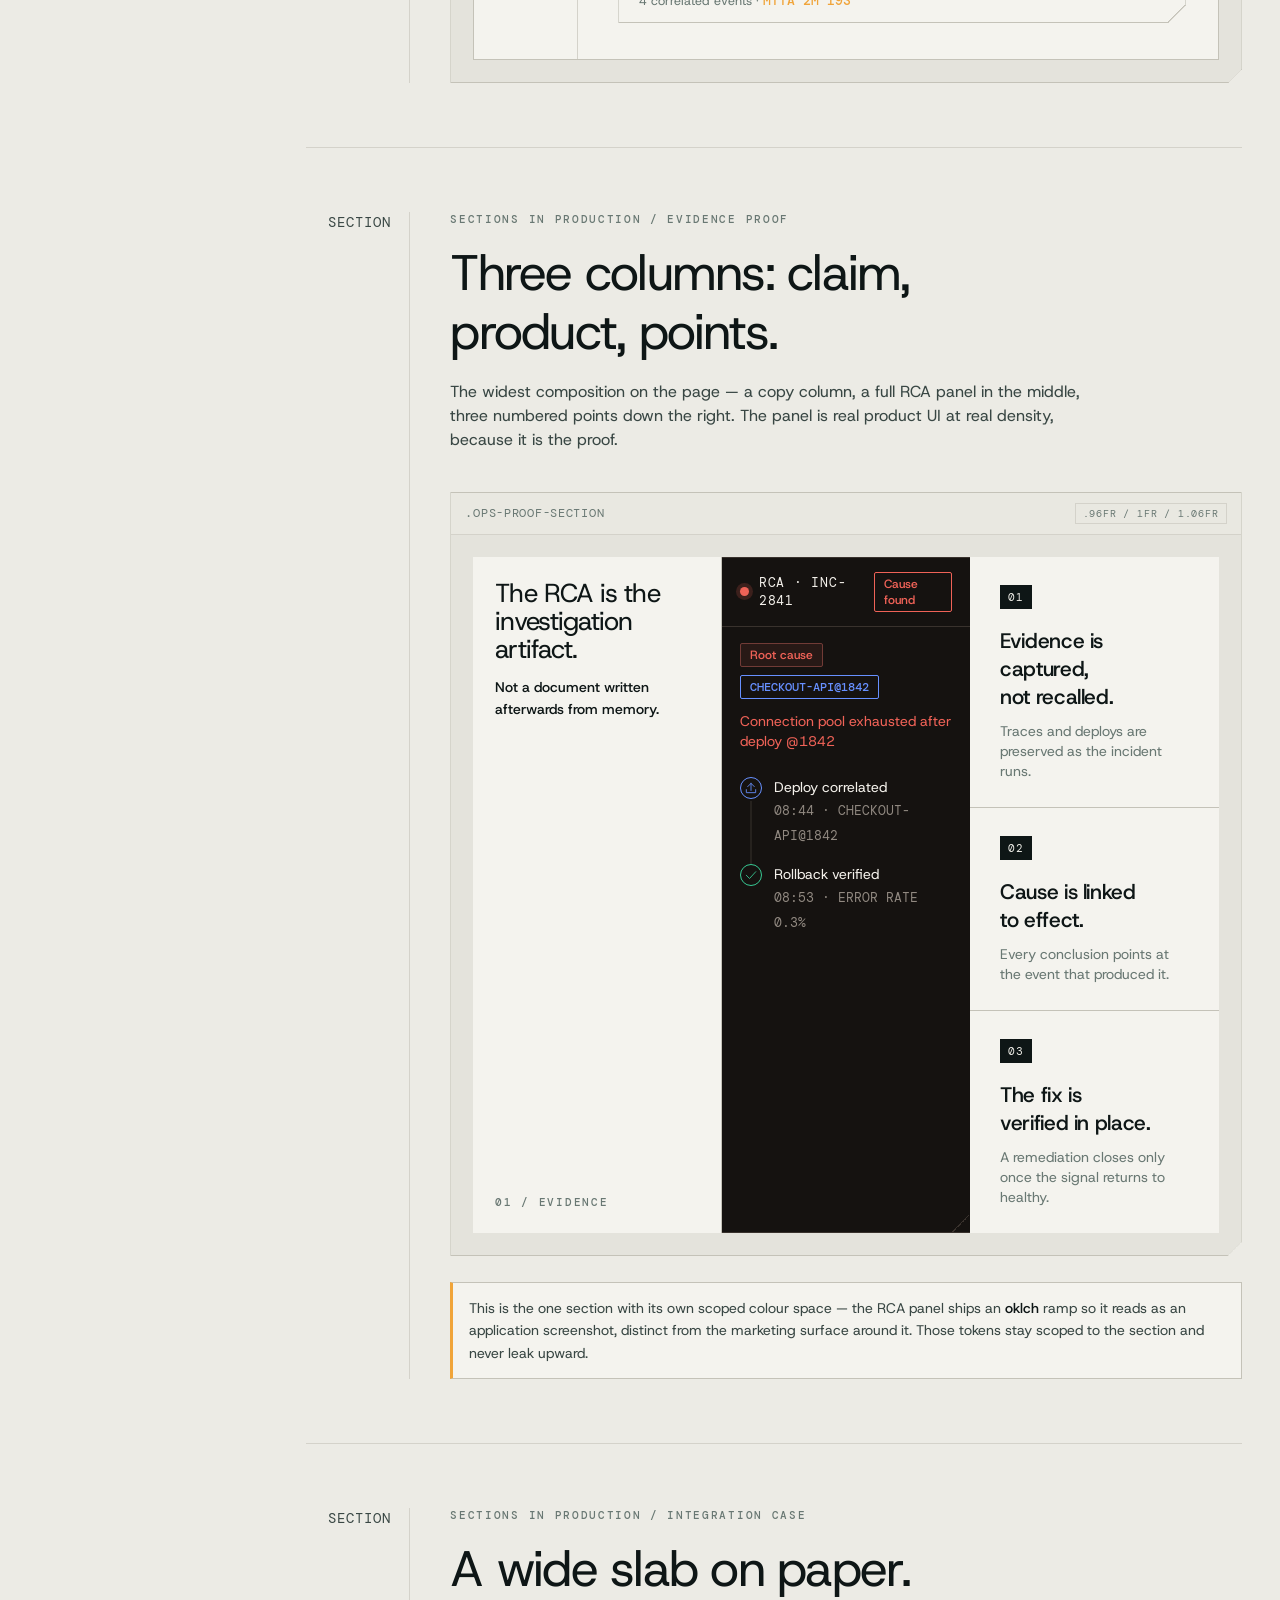
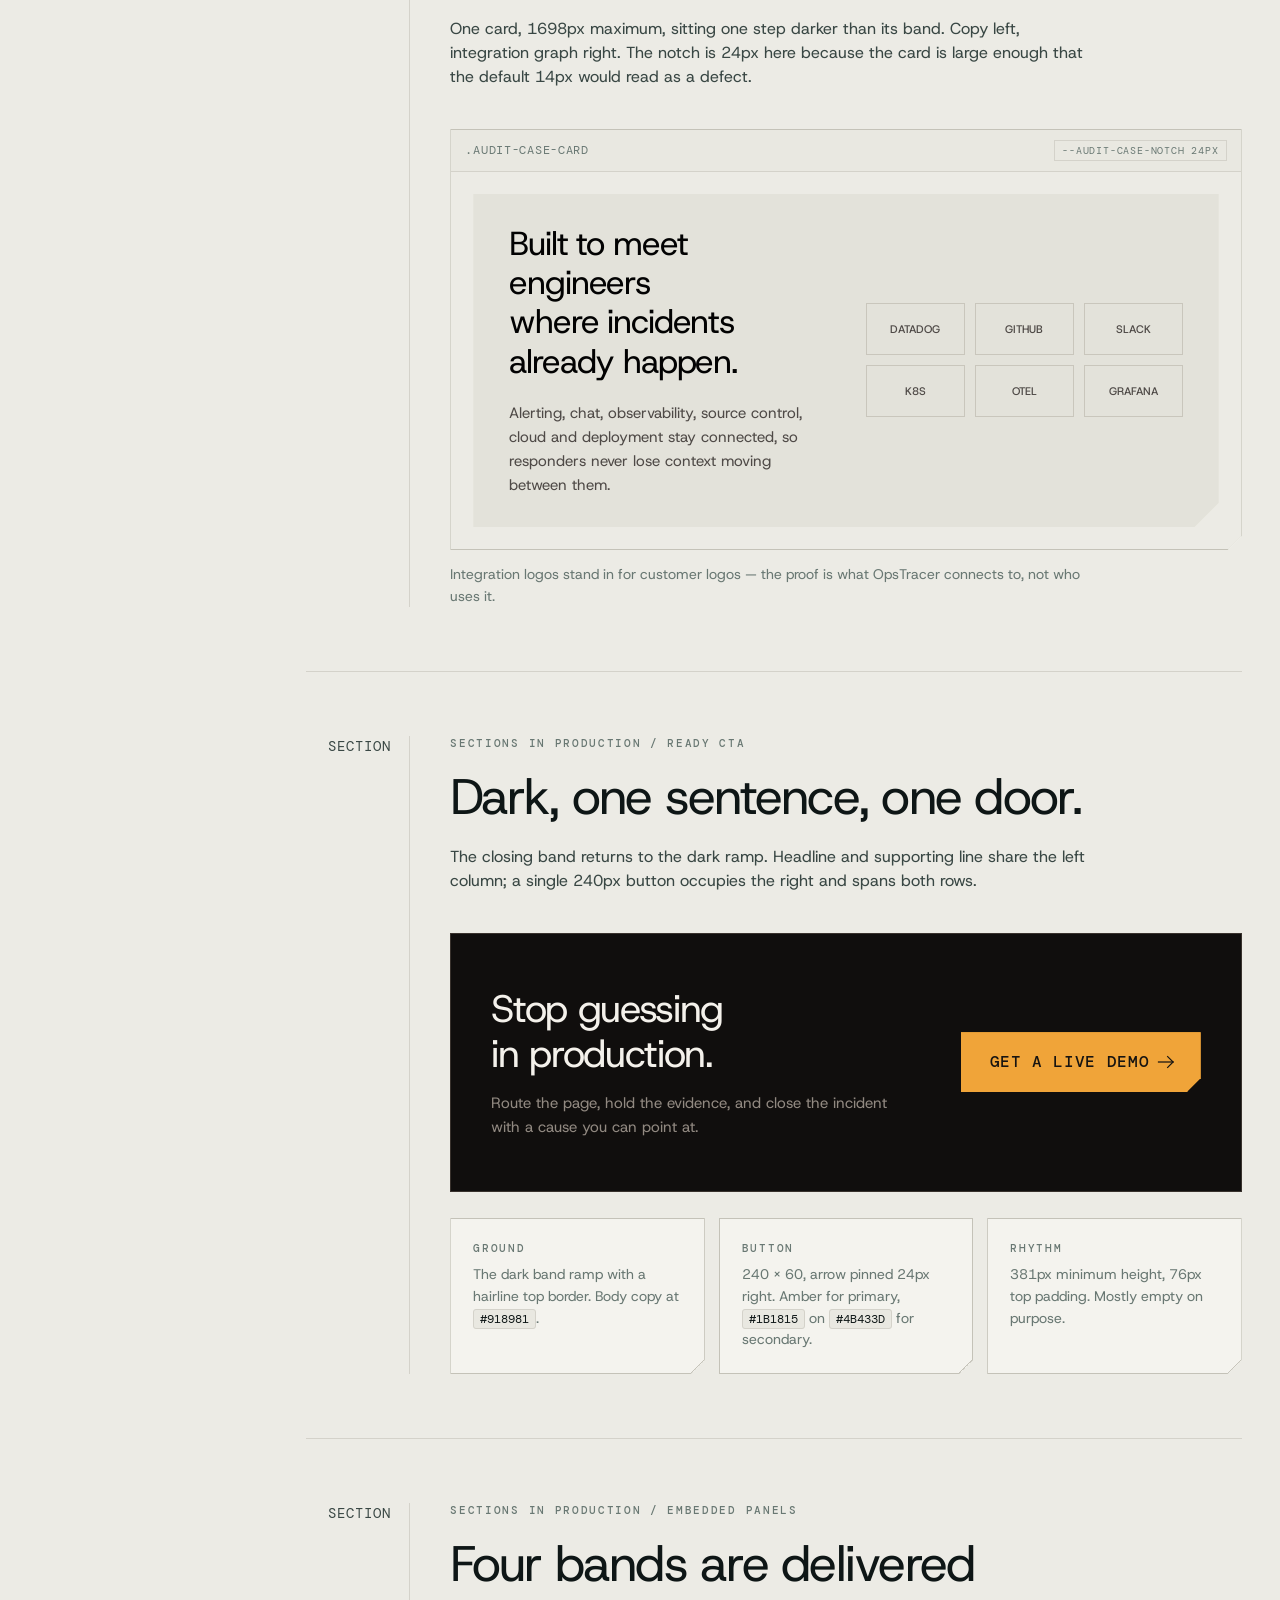
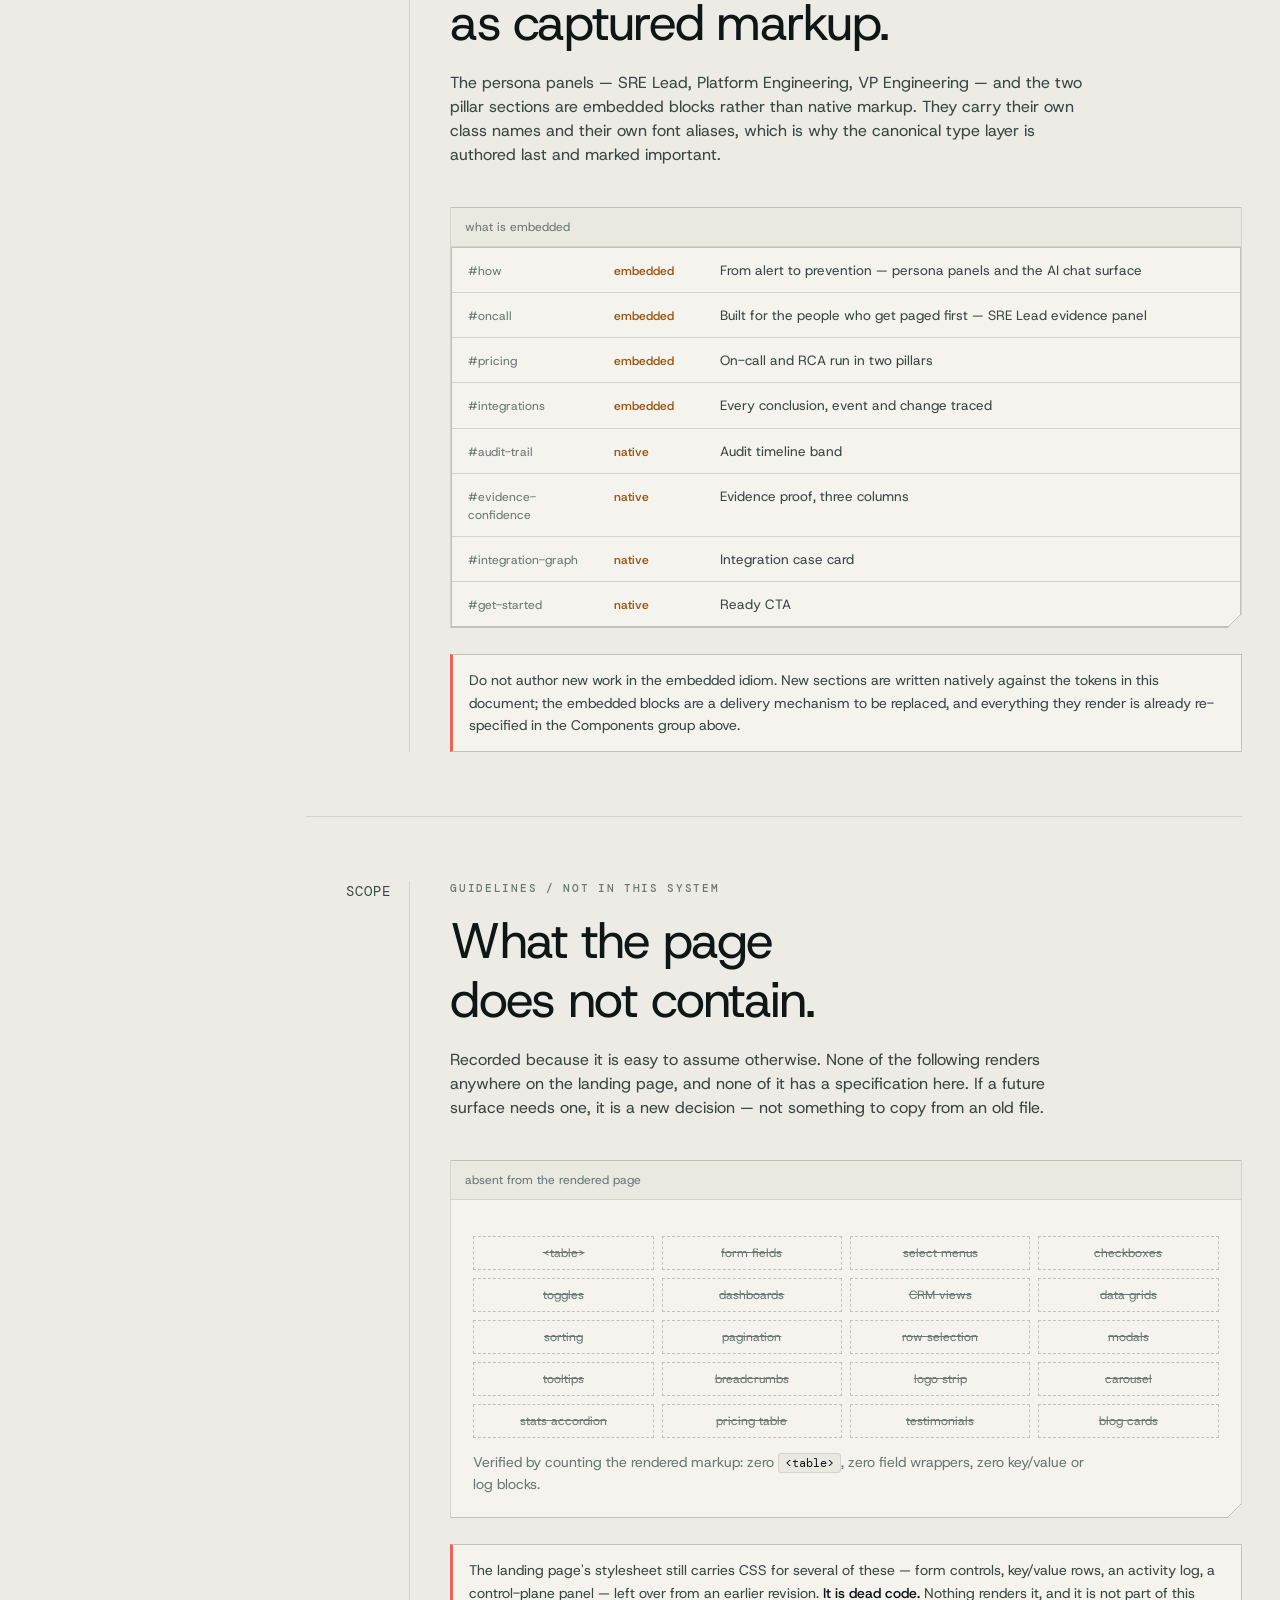
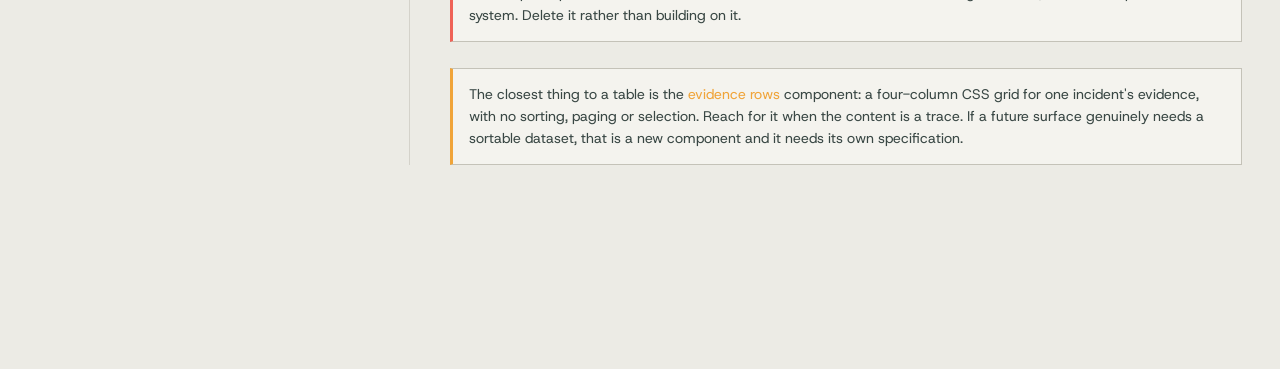
==== commit 9ee056e8: "update new logo" ====
--- a/landing.html
+++ b/landing.html
@@ -105,6 +105,27 @@
 
 *{box-sizing:border-box}
 html{scroll-behavior:smooth}
+
+/* ---- scrollbars ------------------------------------------------------------
+   native scrollbars were rendering in the OS colour scheme, so a dark-mode OS
+   painted a #282828 bar down a light page. color-scheme pins them to the theme
+   the page is actually showing; the sidebar drops its bar entirely, code blocks
+   get a thin one drawn from tokens. */
+:root{color-scheme:light}
+:root[data-theme="dark"]{color-scheme:dark}
+@media (prefers-color-scheme: dark){:root:not([data-theme="light"]){color-scheme:dark}}
+
+.sidebar{scrollbar-width:none;-ms-overflow-style:none}
+.sidebar::-webkit-scrollbar{width:0;height:0}
+
+pre.code,.frame-body.pad-0,.pgh-nav{scrollbar-width:thin;scrollbar-color:var(--line-2) transparent}
+pre.code::-webkit-scrollbar,.frame-body.pad-0::-webkit-scrollbar{width:10px;height:10px}
+pre.code::-webkit-scrollbar-track,.frame-body.pad-0::-webkit-scrollbar-track{background:transparent}
+pre.code::-webkit-scrollbar-thumb,.frame-body.pad-0::-webkit-scrollbar-thumb{
+  background:var(--line-2);border:3px solid transparent;background-clip:content-box}
+pre.code::-webkit-scrollbar-thumb:hover,.frame-body.pad-0::-webkit-scrollbar-thumb:hover{
+  background:var(--muted);border:3px solid transparent;background-clip:content-box}
+pre.code::-webkit-scrollbar-corner,.frame-body.pad-0::-webkit-scrollbar-corner{background:transparent}
 body{margin:0;background:var(--bg);color:var(--ink);
   font-family:var(--font-sans);font-size:16.5px;line-height:var(--leading-body);
   -webkit-font-smoothing:antialiased;font-kerning:normal}
@@ -174,8 +195,8 @@
 .sidebar{position:fixed;left:0;top:0;bottom:0;width:var(--sidebar);z-index:30;
   background:var(--bg);border-right:1px solid var(--line);overflow:auto;padding:0 0 48px}
 .side-brand{display:flex;align-items:center;gap:12px;height:66px;padding:0 20px;
-  border-bottom:1px solid var(--line);font-size:20px;font-weight:600;letter-spacing:-.025em}
-.lamp{width:9px;height:9px;border-radius:50%;background:var(--brand);box-shadow:0 0 0 4px var(--glow);flex:none}
+  border-bottom:1px solid var(--line);background:var(--bg)}
+.side-brand .brand-logo{display:block;width:120px;height:auto;flex:none}
 .side-brand small{margin-left:auto;font-family:var(--font-mono);font-size:10px;font-weight:400;
   letter-spacing:.14em;text-transform:uppercase;color:var(--muted)}
 .nav-group{padding:18px 12px 0}
@@ -558,6 +579,7 @@
 .demo-navin{display:flex;align-items:flex-start;gap:4px;padding:20px 24px;min-height:82px}
 .demo-brand{display:flex;align-items:center;gap:12px;flex:0 0 200px;min-height:42px;
   font-size:22px;font-weight:600;letter-spacing:-.025em;color:#F4F1EB}
+.demo-brand .brand-logo{display:block;width:140px;height:auto}
 .demo-navcta{display:flex;gap:4px}
 .demo-navcta .btn{height:42px;padding-inline:22px;font-size:12px}
 .demo-hero{position:relative;border:1px solid #39322D;background:#100E0D;color:#F4F1EB;overflow:hidden;min-height:340px}
@@ -889,7 +911,7 @@
 <div class="shell">
 
 <aside class="sidebar" id="sidebar">
-  <div class="side-brand"><span class="lamp"></span>OpsTracer<small>LANDING</small></div>
+  <div class="side-brand"><img class="brand-logo" src="assets/black-horizontal.svg" alt="OpsTracer"><small>LANDING</small></div>
   <nav class="nav" aria-label="Design system sections">
     <div class="nav-group">
       <div class="nav-label">Landing components</div>
@@ -1064,7 +1086,7 @@
       <p class="lede">82px tall on the dark band. The brand column is fixed at 190–282px so the switch row starts at the same x on every breakpoint, and the amber CTA closes the row.</p>
       <div class="demo-nav mt-l">
         <div class="demo-navin">
-          <span class="demo-brand"><span class="lamp"></span>OpsTracer</span>
+          <span class="demo-brand"><img class="brand-logo" src="assets/logo-horizontal.svg" alt="OpsTracer"></span>
           <div class="navlinks">
             <a href="#s-nav">How it works</a>
             <a href="#s-nav">On-call</a>
@@ -1075,7 +1097,7 @@
         </div>
       </div>
       <div class="grid g3 mt-m">
-        <div class="frame"><div class="frame-body"><p class="lab">Lamp</p><p class="note" style="margin-top:8px">9px amber dot with the 4px glow — the only always-on amber element on the page.</p></div></div>
+        <div class="frame"><div class="frame-body"><p class="lab">Wordmark</p><p class="note" style="margin-top:8px">Use the supplied horizontal logo at 140px wide on the dark band. Do not reconstruct it with live text or a separate lamp.</p></div></div>
         <div class="frame"><div class="frame-body"><p class="lab">Switch row</p><p class="note" style="margin-top:8px">Links flex equally between brand and CTA. The row width is the layout, not the labels.</p></div></div>
         <div class="frame"><div class="frame-body"><p class="lab">Under 520px</p><p class="note" style="margin-top:8px">The ghost CTA drops. Exactly one action stays visible.</p></div></div>
       </div>
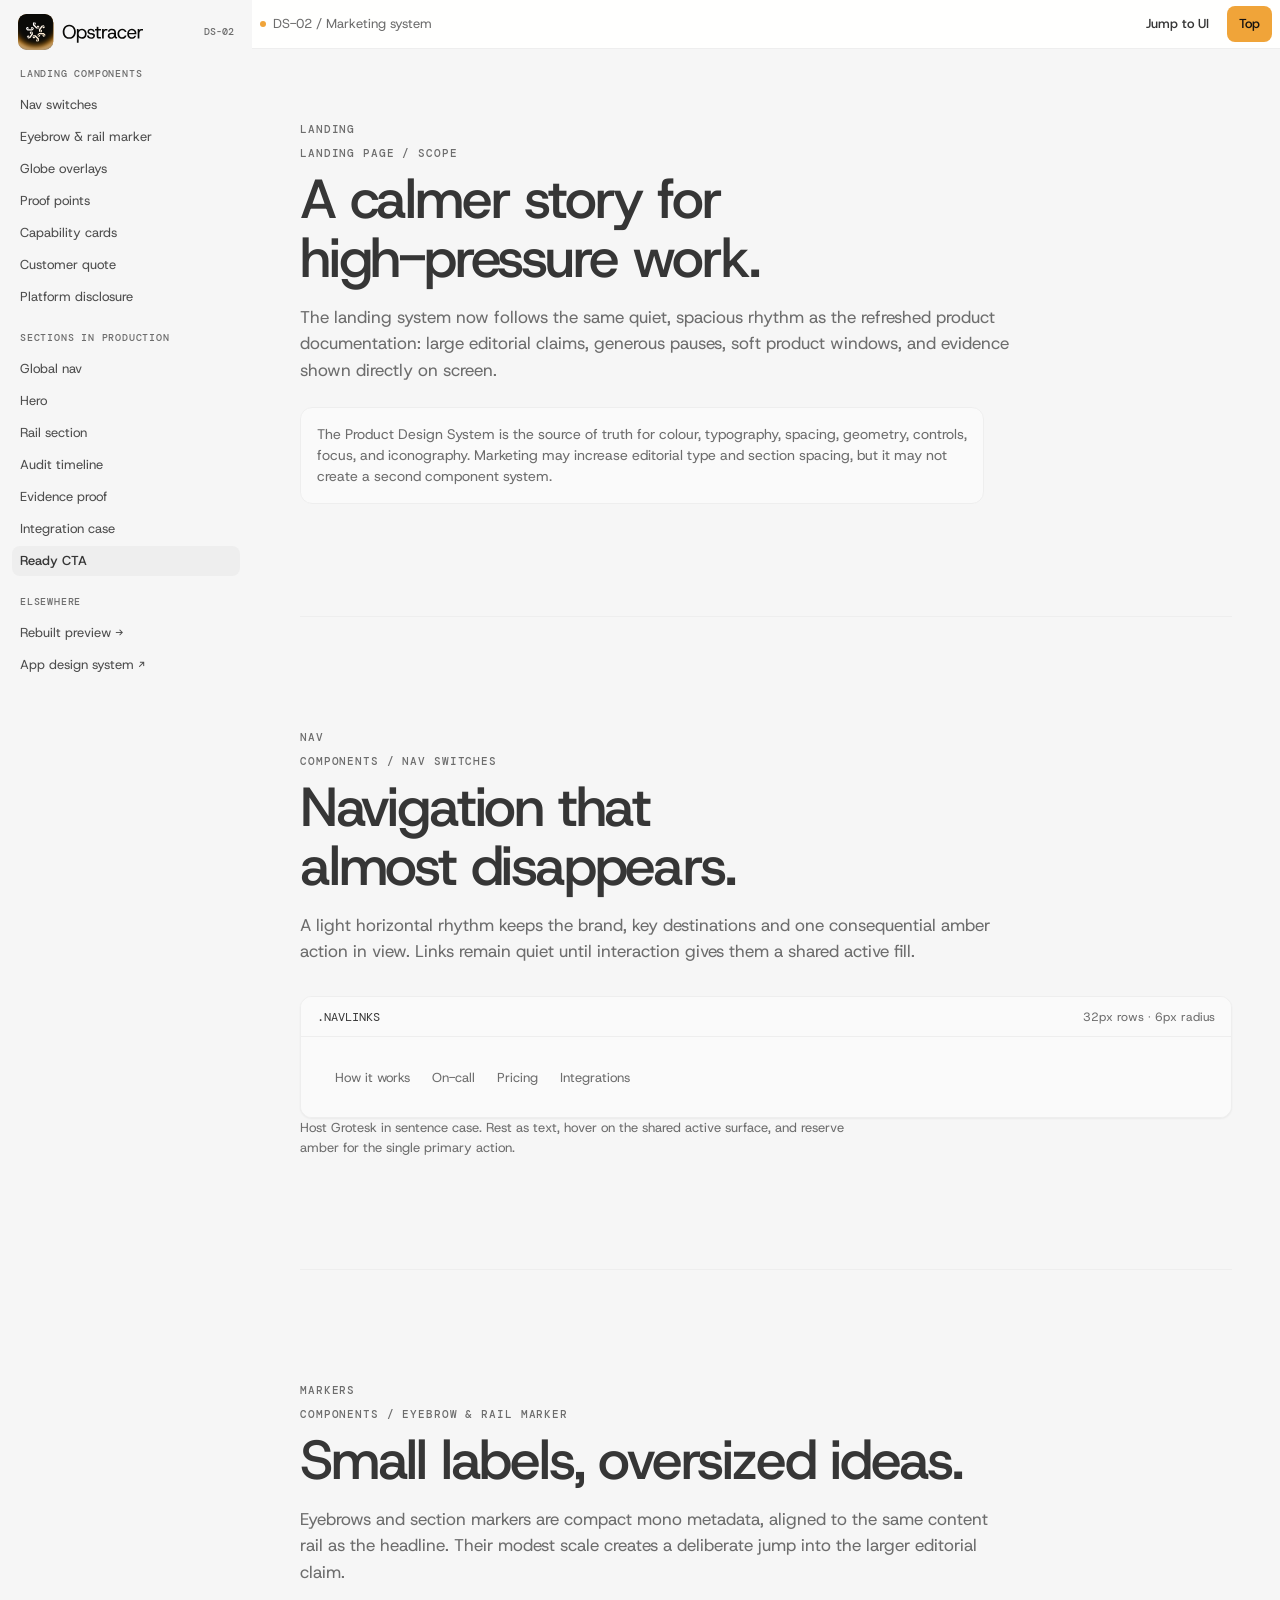
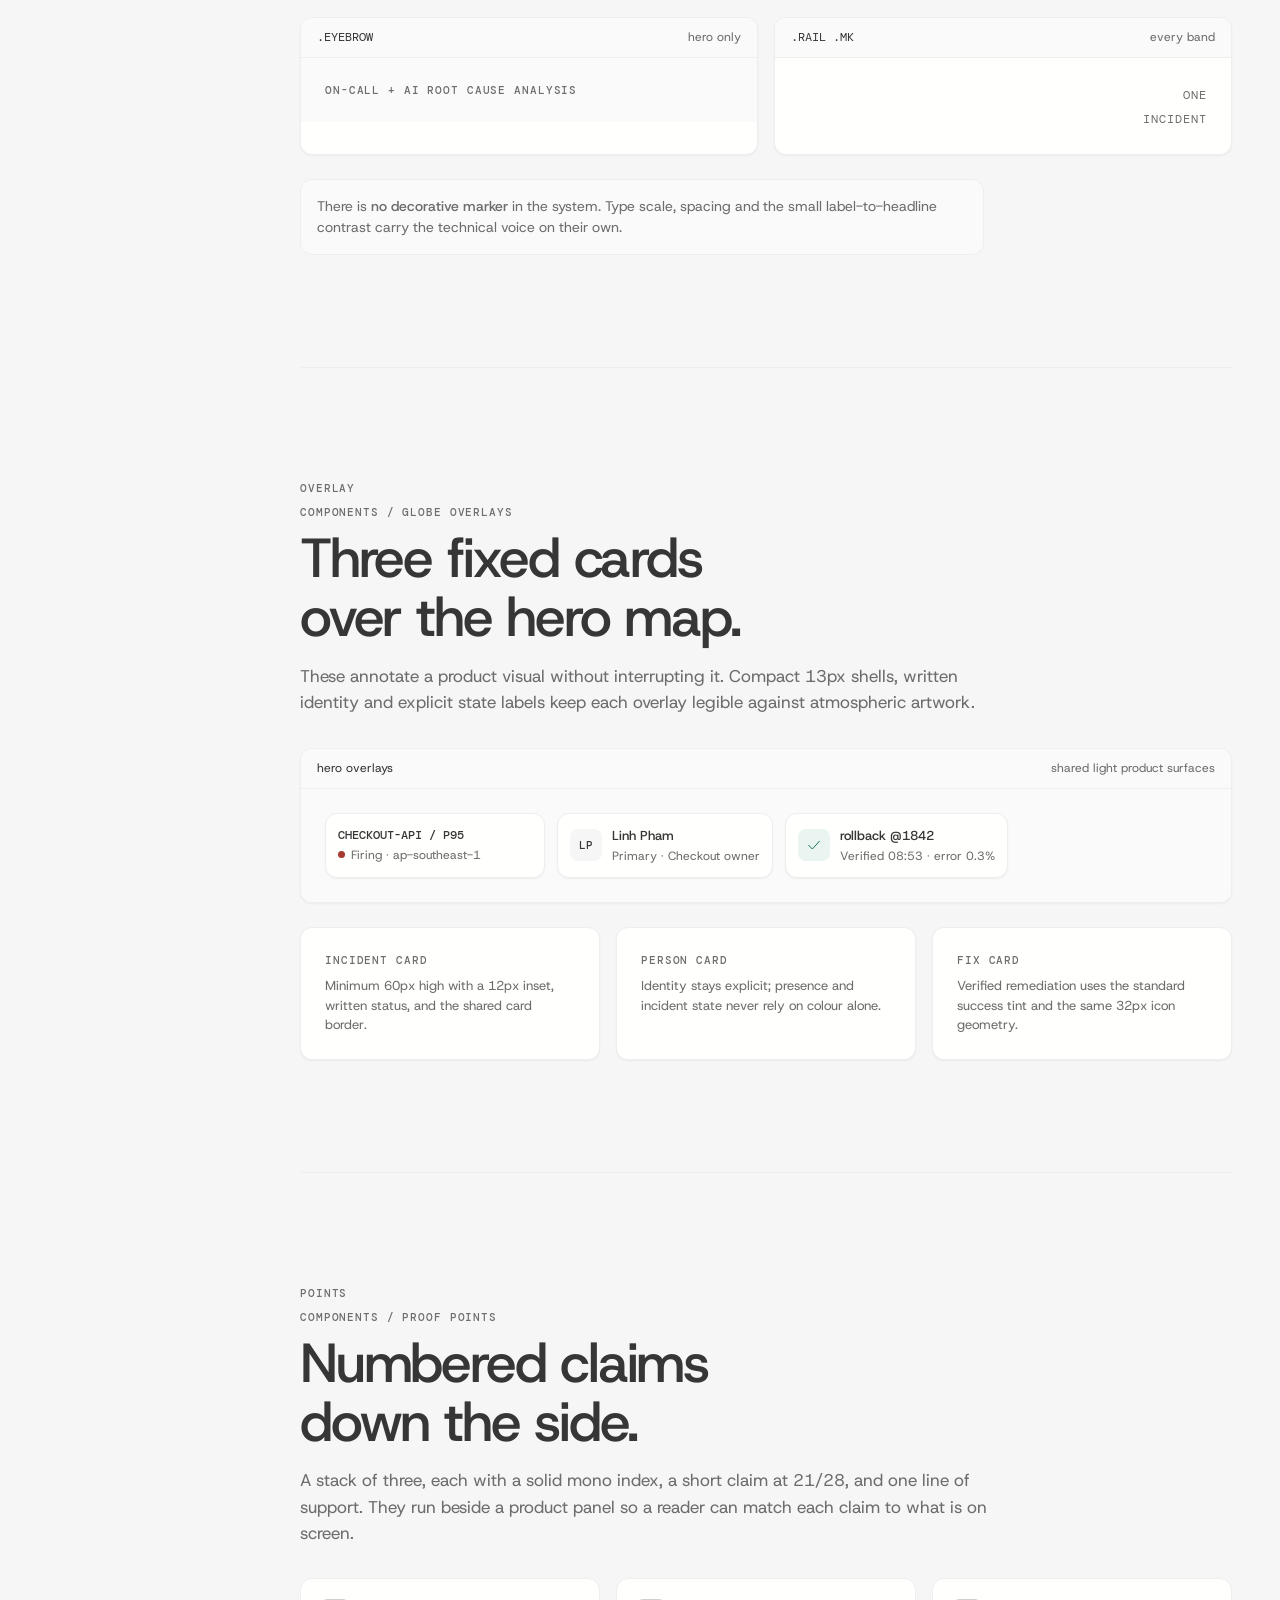
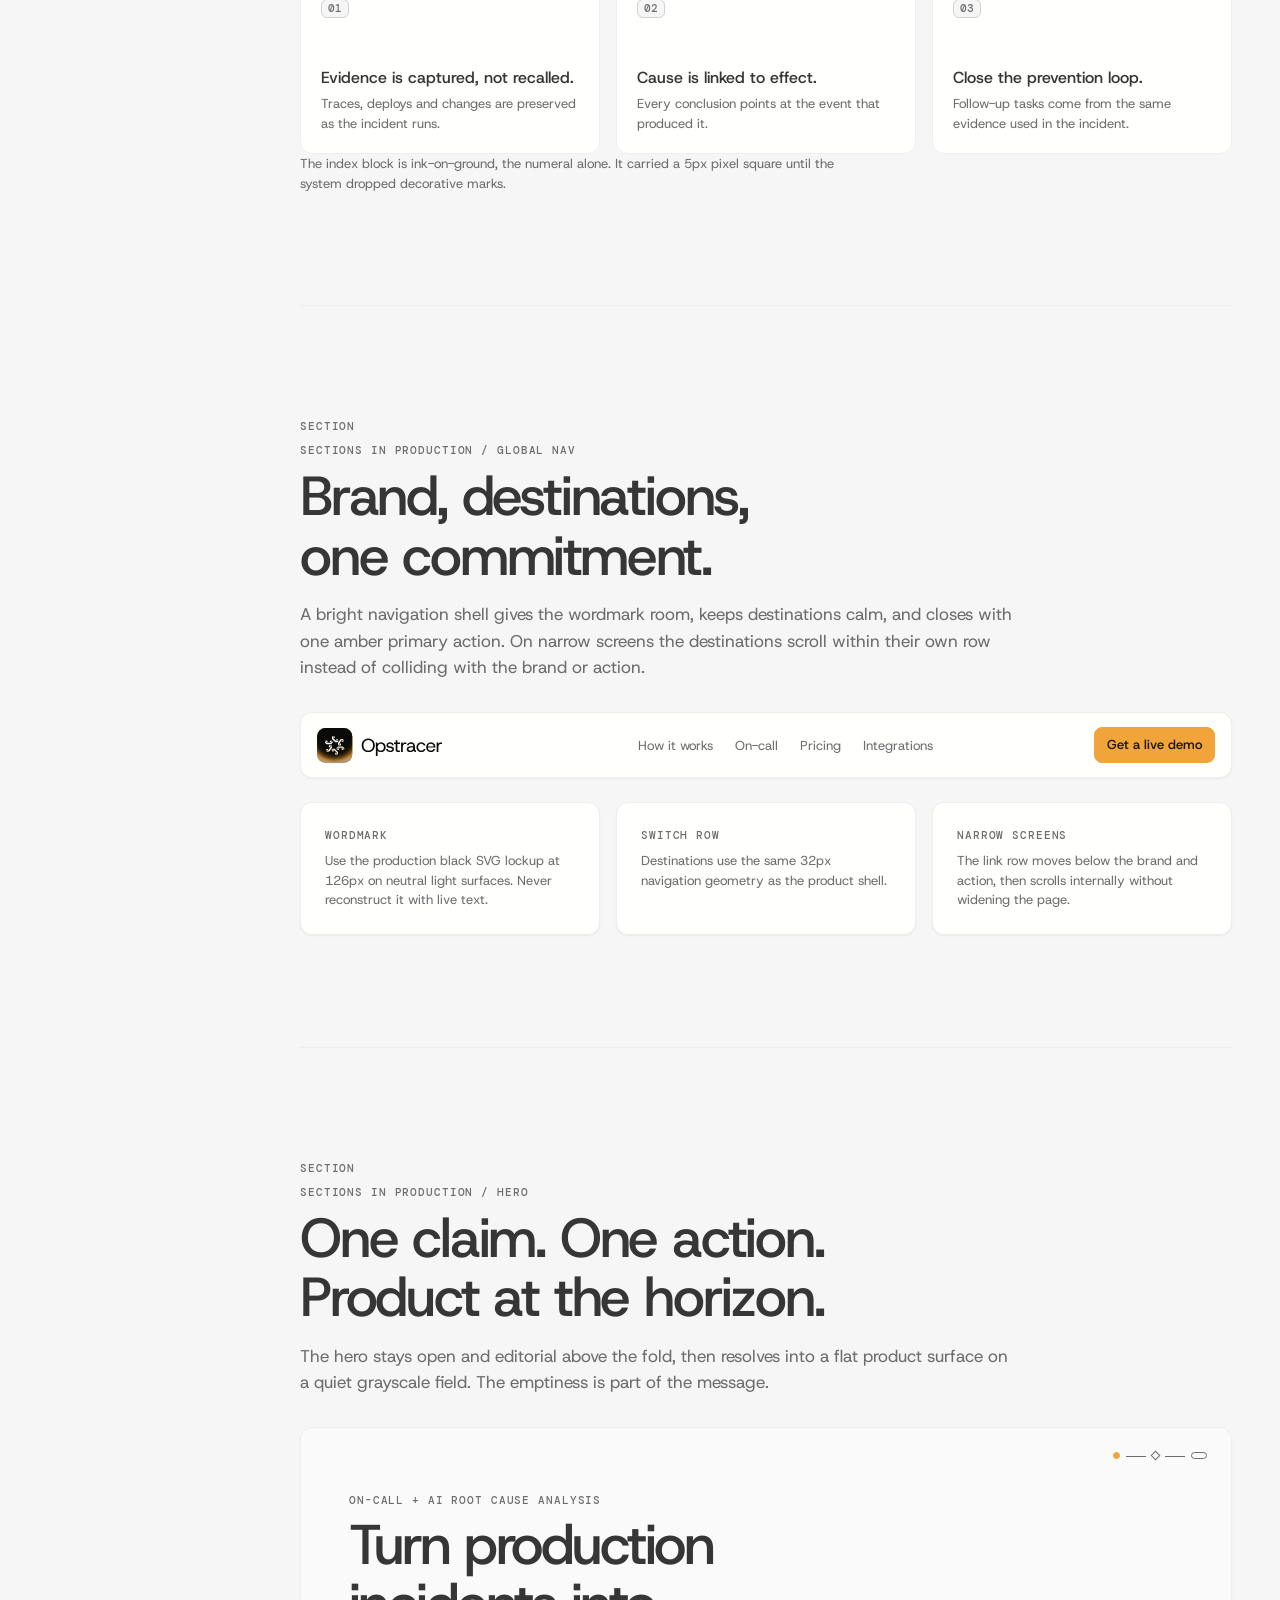
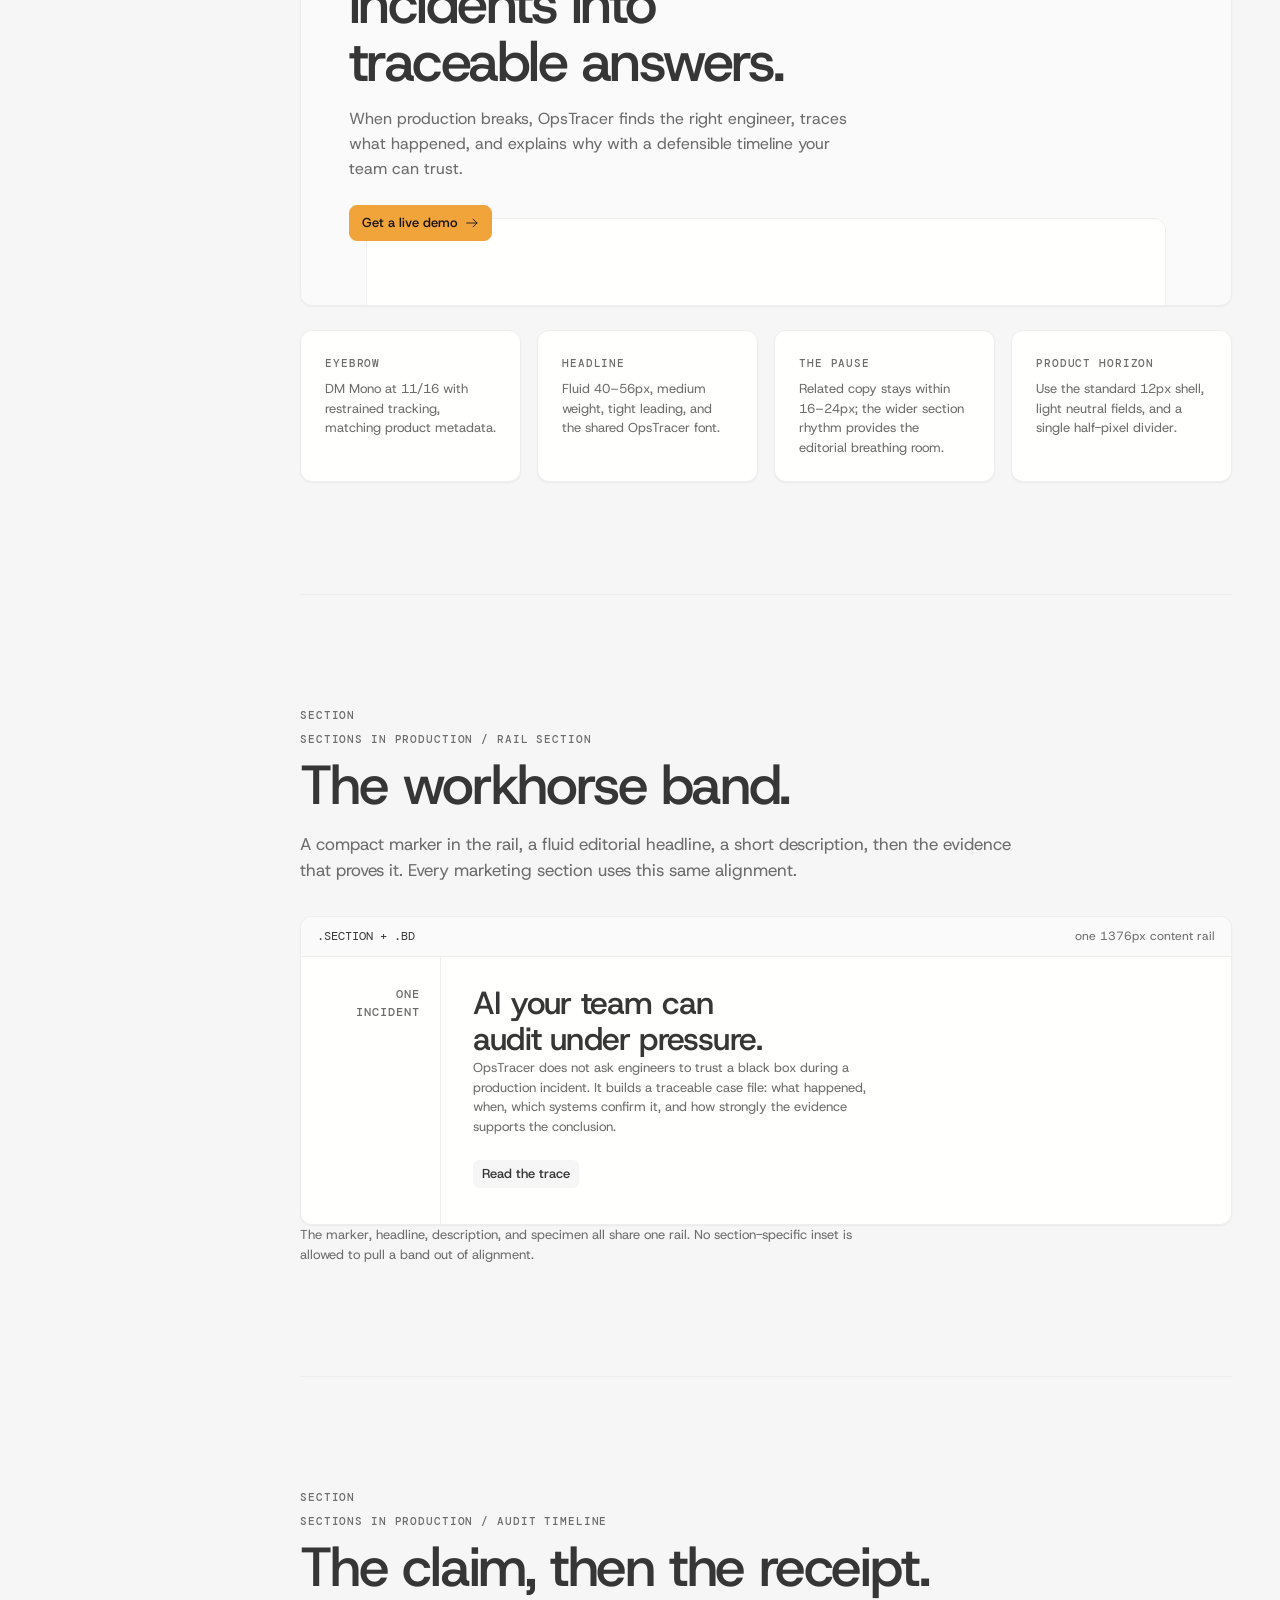
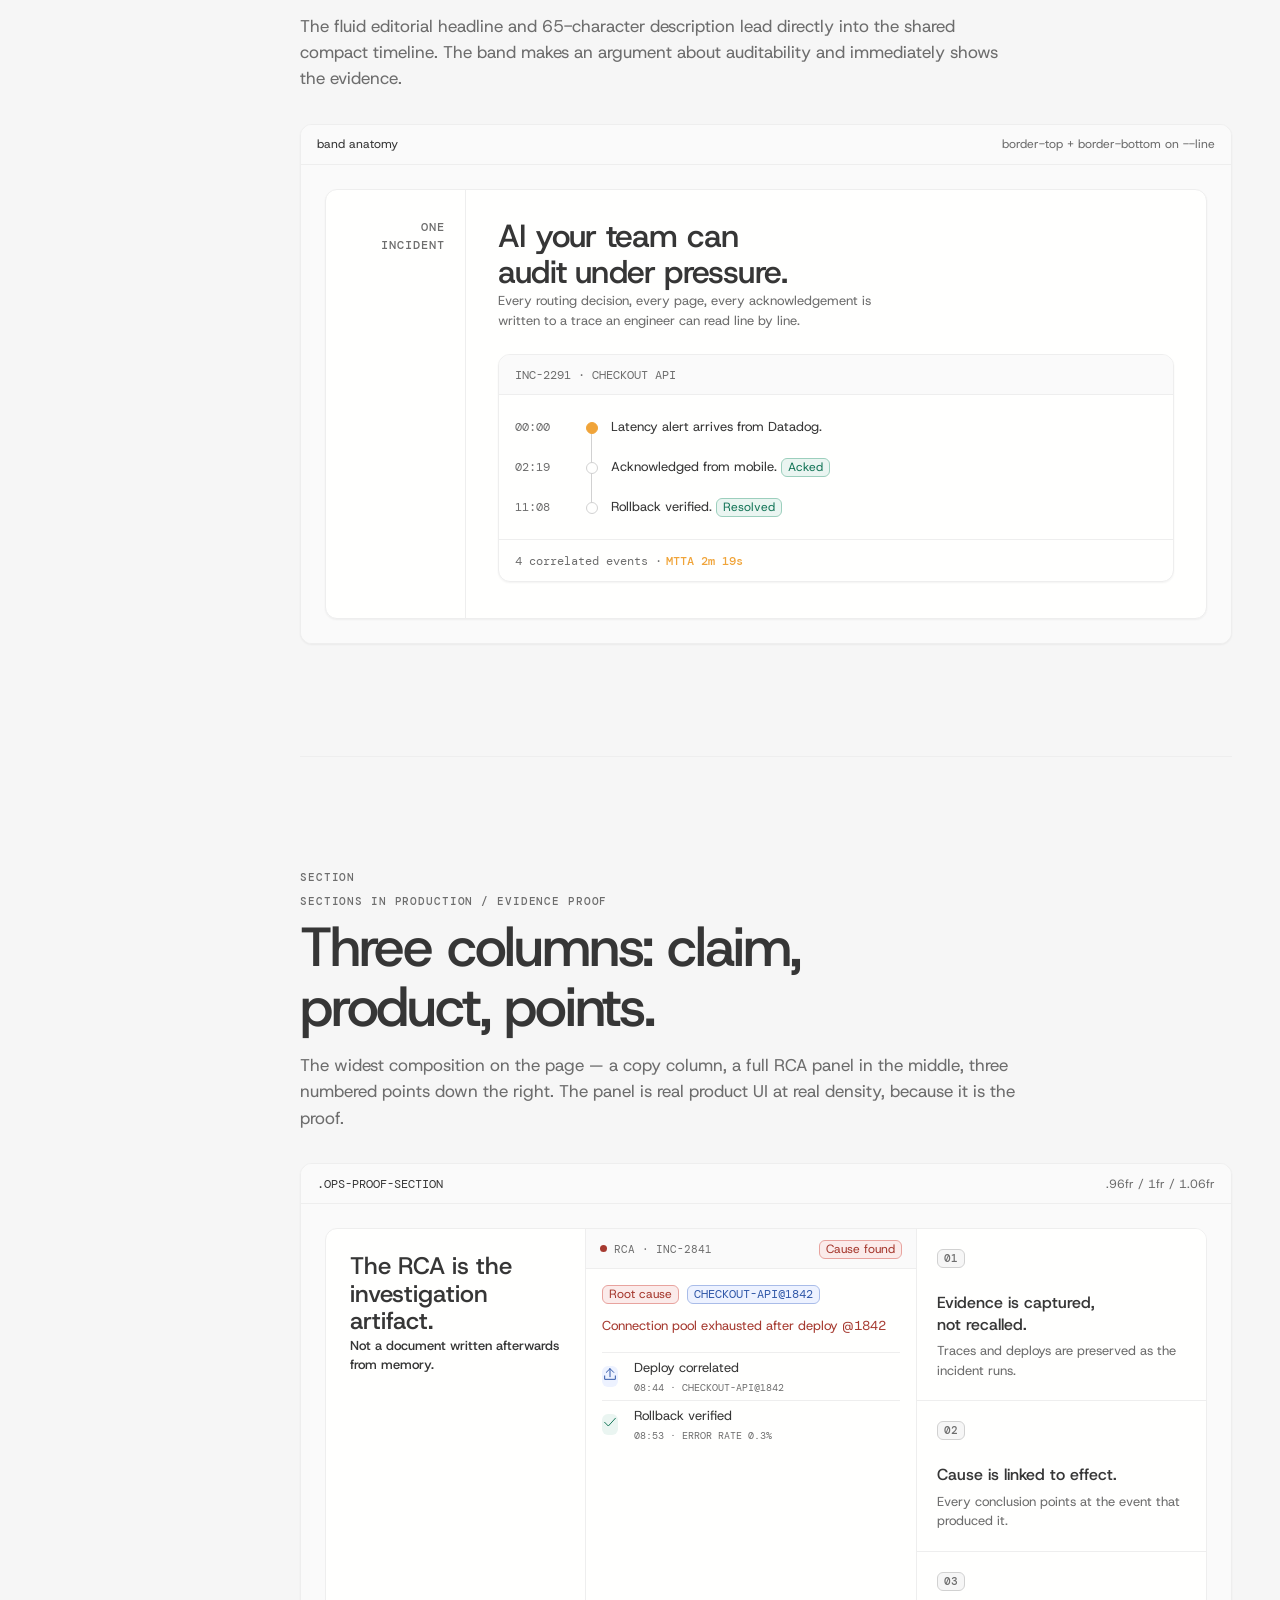
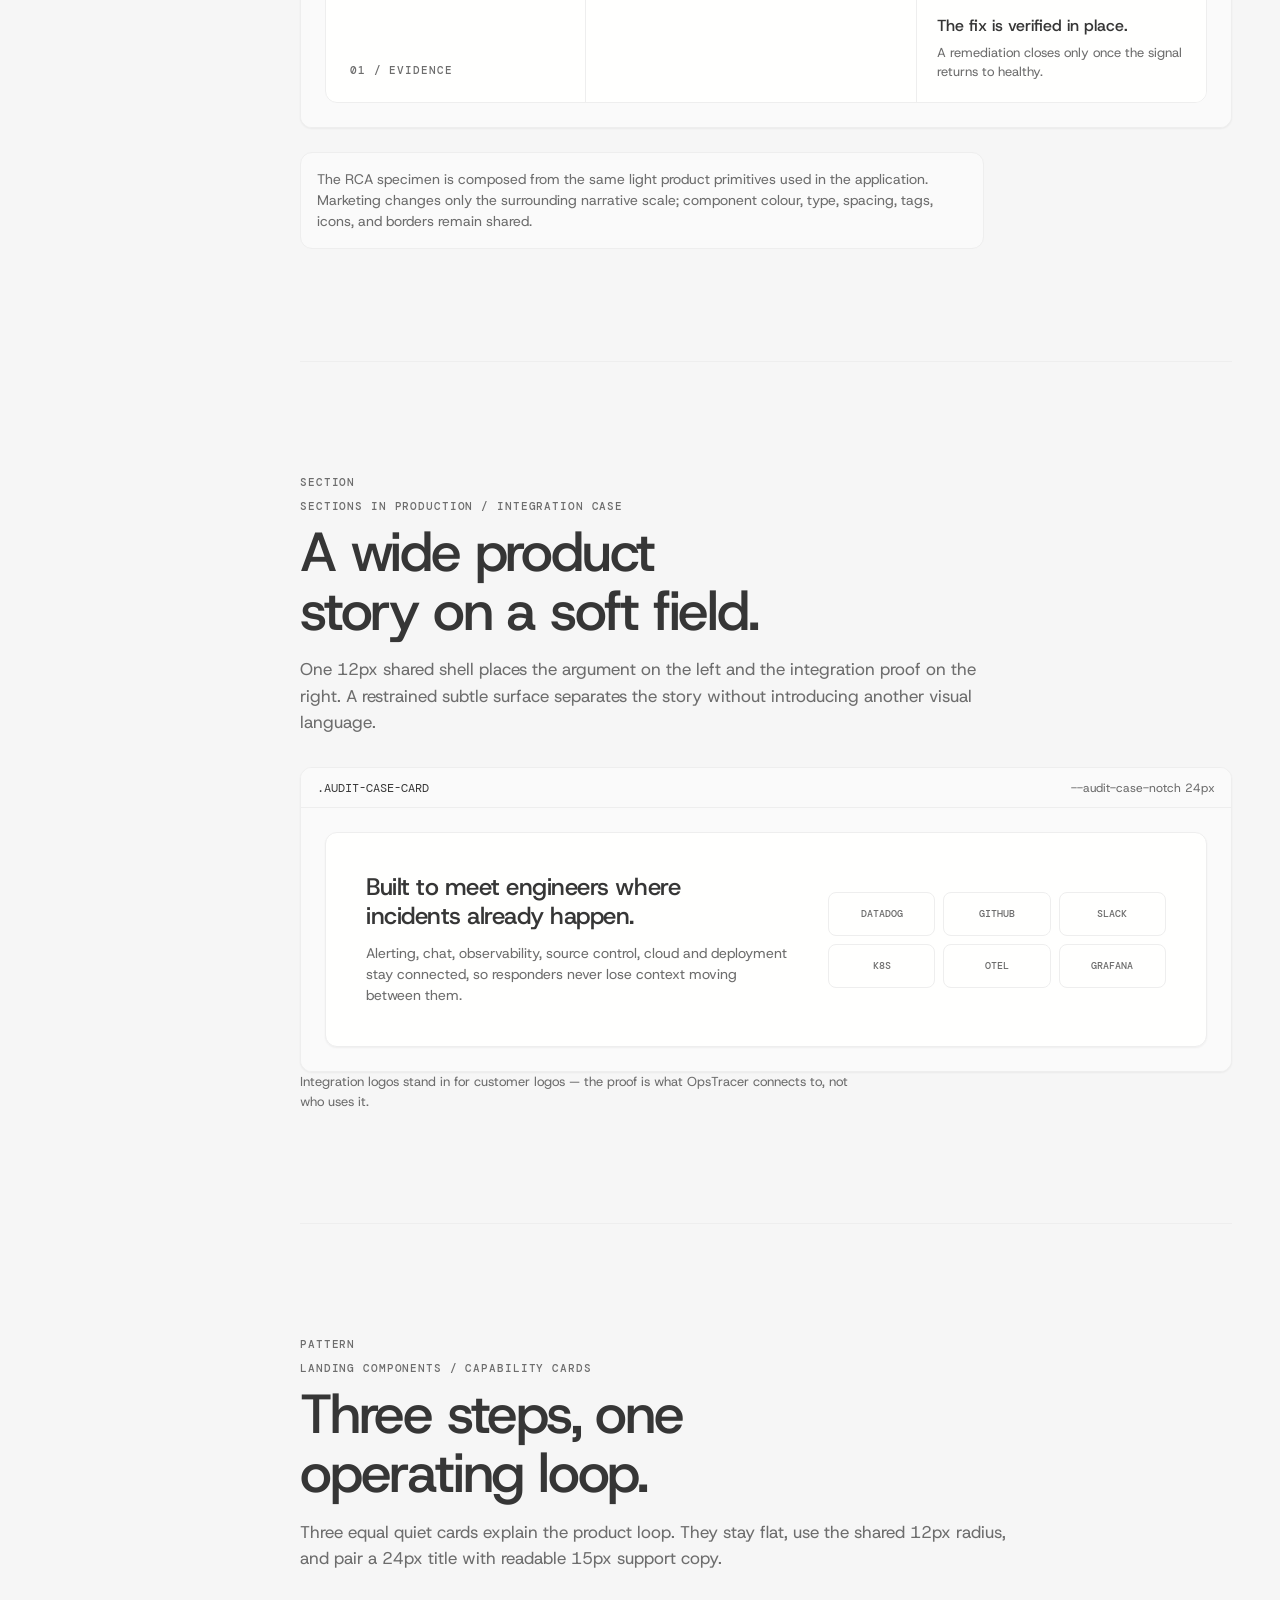
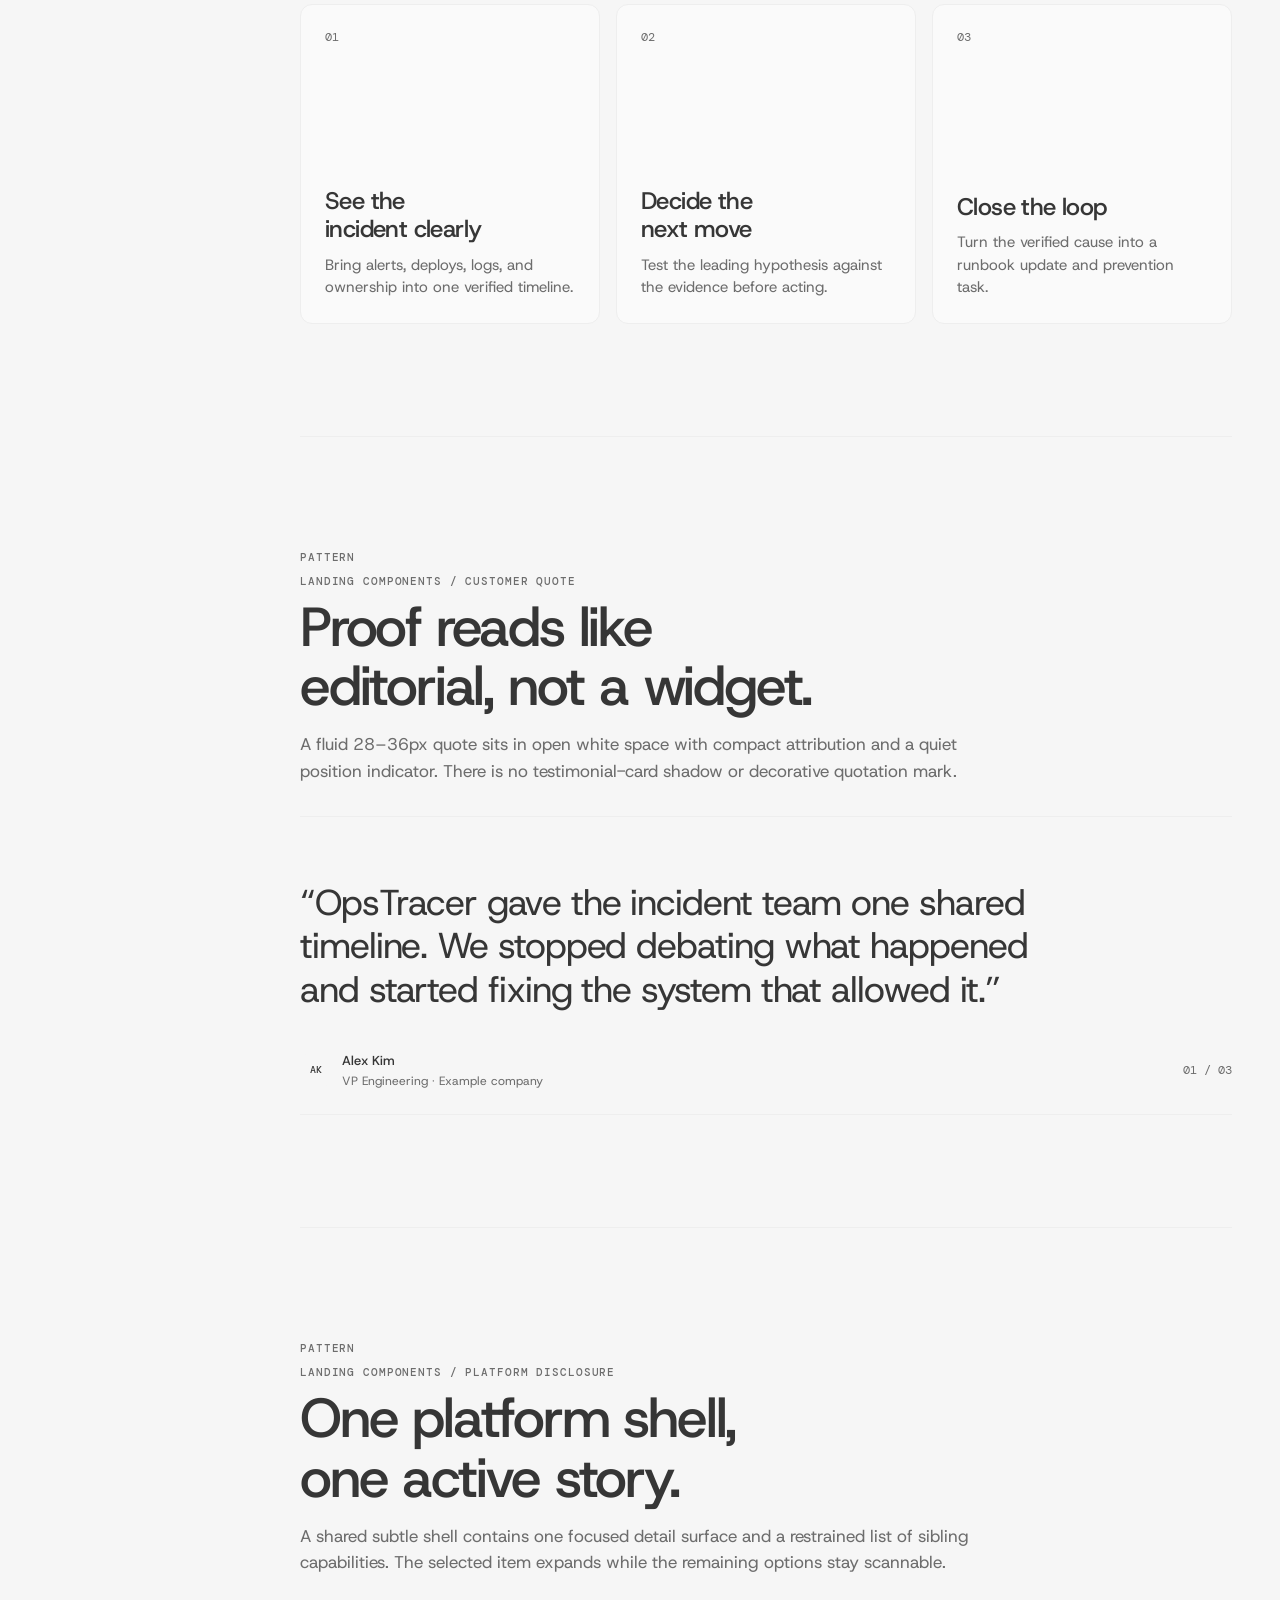
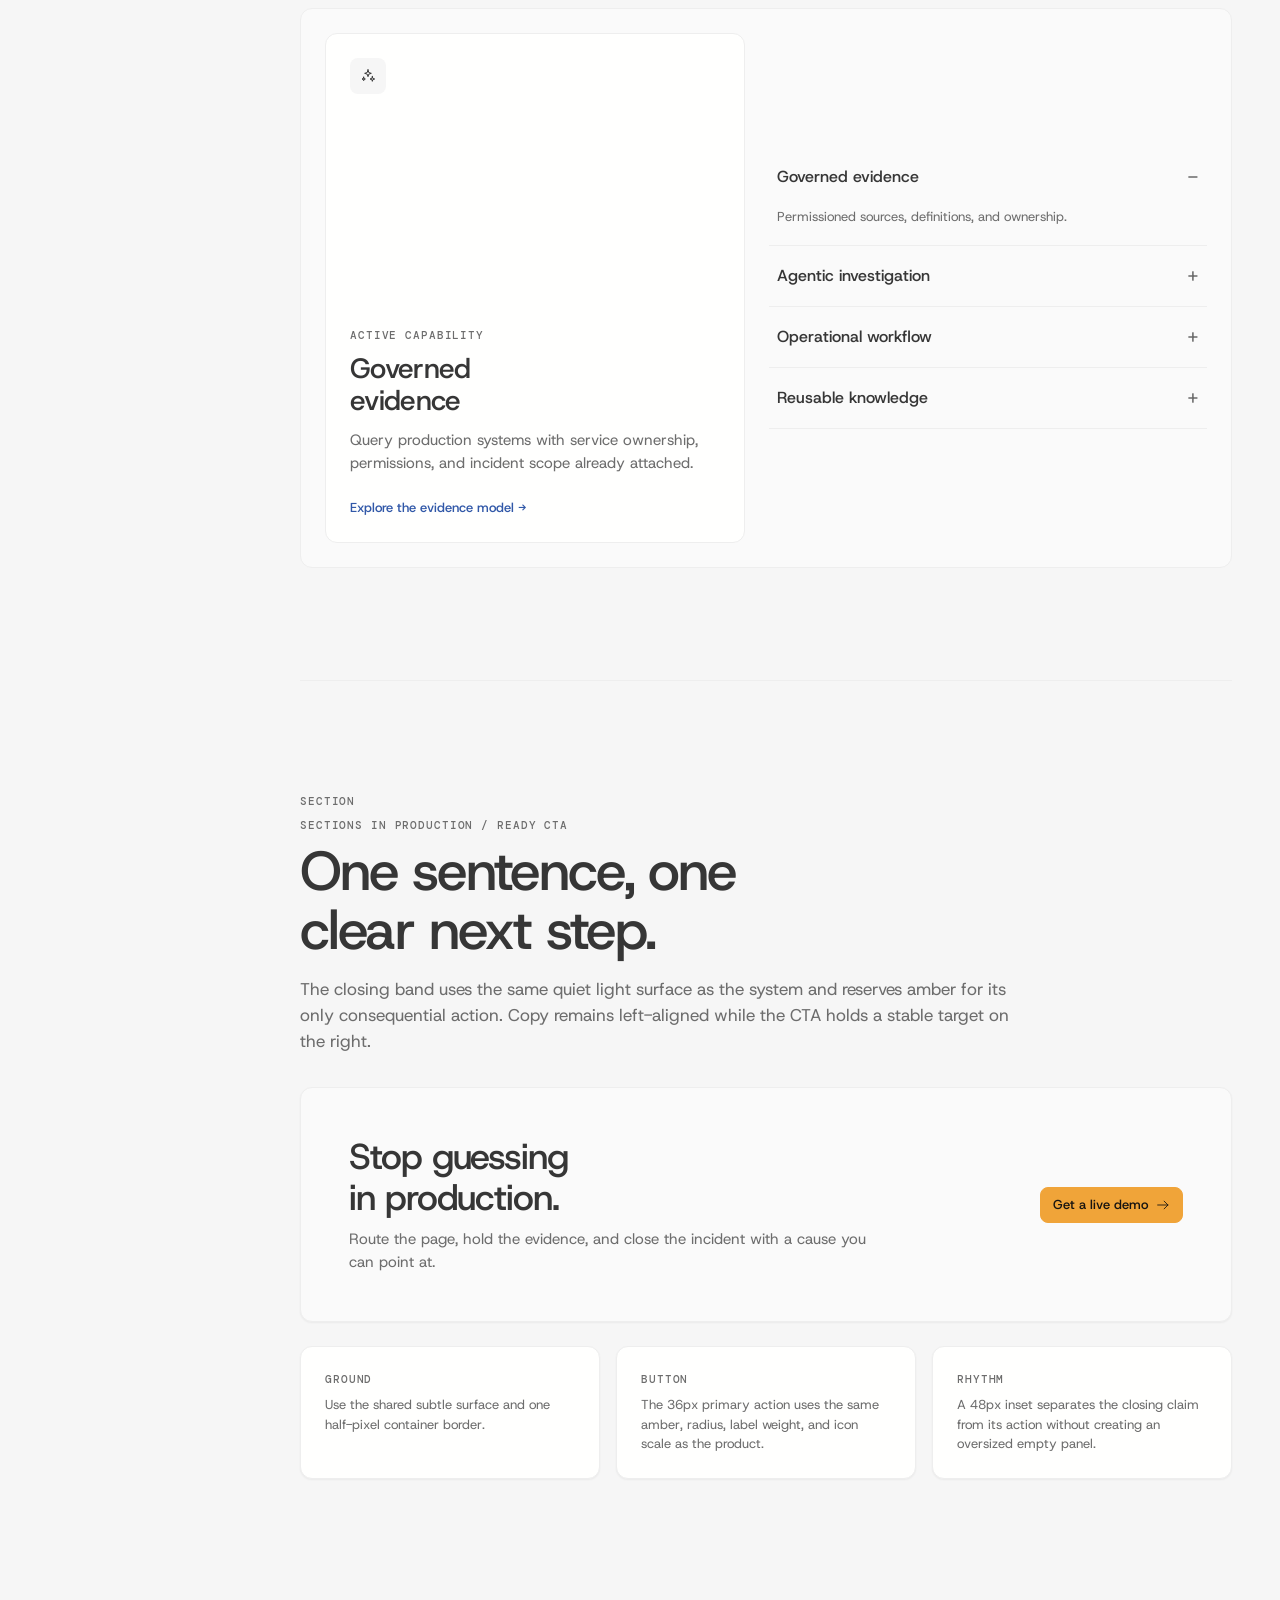
==== commit 77fb483d: "Apply new design system" ====
--- a/landing.html
+++ b/landing.html
@@ -1,917 +1,21 @@
 <!doctype html>
-<html lang="en" data-theme="light">
+<html lang="en">
 <head>
 <meta charset="utf-8">
 <meta name="viewport" content="width=device-width, initial-scale=1">
-<title>OpsTracer DS-01 — Design system</title>
-<meta name="description" content="The OpsTracer design system, resolved from the shipping landing page: two bands, the SRE signal quartet, brand amber, and the components that actually render.">
-<meta name="color-scheme" content="light dark">
-<meta name="theme-color" content="#ECEBE5" media="(prefers-color-scheme: light)">
-<meta name="theme-color" content="#100E0D" media="(prefers-color-scheme: dark)">
+<title>OpsTracer DS-02 — Marketing system</title>
+<meta name="description" content="The OpsTracer Marketing System: evidence-led storytelling built on the shared Product Design System foundations.">
+<meta name="color-scheme" content="light">
+<meta name="theme-color" content="#fffffe">
 <link rel="icon" href="data:image/svg+xml,%3Csvg xmlns='http://www.w3.org/2000/svg' viewBox='0 0 32 32'%3E%3Crect width='32' height='32' fill='%23100E0D'/%3E%3Ccircle cx='16' cy='16' r='6' fill='%23F0A439'/%3E%3C/svg%3E">
-<style>
-/* ===========================================================================
-   OpsTracer DS-01
-   Values here are the RESOLVED output of opstracer-landing-page/index.html —
-   read after all 22 override layers, not from the base token block. The page
-   runs two bands: warm paper for the light shell, and the SRE Lead dark
-   palette for nav, hero and every product panel.
-   =========================================================================== */
-
-@font-face{font-family:"Host Grotesk";src:url("assets/fonts/HostGrotesk-Regular.woff2") format("woff2");font-style:normal;font-weight:400;font-display:swap}
-@font-face{font-family:"Host Grotesk";src:url("assets/fonts/HostGrotesk-Medium.woff2") format("woff2");font-style:normal;font-weight:500 900;font-display:swap}
-@font-face{font-family:"DM Mono";src:url("assets/fonts/DMMono-Regular.woff2") format("woff2");font-style:normal;font-weight:400;font-display:swap}
-@font-face{font-family:"DM Mono";src:url("assets/fonts/DMMono-Medium.woff2") format("woff2");font-style:normal;font-weight:500 700;font-display:swap}
-
-:root{
-  /* --- paper band (the light shell) -------------------------------------- */
-  --bg:#ECEBE5; --bg-2:#E4E3DC; --surf:#F4F3EE; --surf-2:#E9E8E1;
-  --line:#D4D2CA; --line-2:#C4C2B8;
-  --ink:#0E1616; --ink-2:#394744; --muted:#697873;
-  --accent:#9A5410; --accent-ink:#FFF7EC; --accent-dim:#F2E4D2;
-  --sig:#1C5F5A; --sig-dim:#DCEAE7;
-  --crit:#A6392E; --crit-dim:#F6E1DE;
-  --code:#F7F9F8;
-  --glow:rgba(154,84,16,.10);
-
-  /* --- brand action (theme-invariant) ------------------------------------ */
-  --brand:#F0A439; --brand-hover:#FFB95E; --brand-ink:#171411;
-
-  /* --- SRE signal quartet (theme-invariant) ------------------------------ */
-  --sre-amber:#F0A43A; --sre-amber-line:#68502A; --sre-amber-bg:#251E14;
-  --sre-red:#EF6257;   --sre-red-line:#713B36;   --sre-red-bg:#281916;
-  --sre-green:#37C993; --sre-green-line:#256D54; --sre-green-bg:#15251F;
-  --sre-blue:#6790FF;  --sre-blue-line:#3158A8;  --sre-blue-bg:#13234A;
-
-  /* --- contextual source hues -------------------------------------------- */
-  --ctx-logs:#57B1FF; --ctx-code:#B78EFF;
-
-  /* --- SRE Lead ink ramp (used inside product panels) -------------------- */
-  --sre-white:#F4F1EB; --sre-ink:#DED9D3; --sre-ink-2:#B9B3AD;
-  --sre-muted:#918981; --sre-muted-2:#7F7770; --sre-line:#39322D;
-
-  /* --- geometry ----------------------------------------------------------- */
-  --grid-cut:14px;   /* buttons, cards, CTA          */
-  --sre-notch:18px;  /* SRE product panels           */
-  --sre-shell:1540px;
-
-  /* --- marketing type ------------------------------------------------------ */
-  --font-sans:"Host Grotesk",-apple-system,"Segoe UI",Helvetica,Arial,sans-serif;
-  --font-mono:"DM Mono",ui-monospace,SFMono-Regular,Menlo,monospace;
-  --type-display:68px;   --leading-display:1.08;
-  --type-section:55px;   --leading-section:1.18;
-  --type-card:1.5rem;    --leading-card:1.25;
-  --type-body:1rem;      --leading-body:1.5;
-  --type-ui:.875rem;     --leading-ui:1.4286;
-  --type-meta:.75rem;    --leading-meta:1.3333;
-  --tracking-action:.04em;
-
-  /* --- product-mock type (five fixed steps) -------------------------------- */
-  --sre-t-meta:11px;    --sre-lh-meta:15px;
-  --sre-t-caption:13px; --sre-lh-caption:18px;
-  --sre-t-body:14px;    --sre-lh-body:20px;
-  --sre-t-value:15px;   --sre-lh-value:21px;
-  --sre-t-lead:18px;    --sre-lh-lead:24px;
-  --sre-t-hero:24px;    --sre-lh-hero:30px;
-
-  --ease:cubic-bezier(.22,1,.36,1);
-  --dur:.22s;
-  --sidebar:268px;
-}
-
-/* the SRE Lead palette — the dark band on the page, the dark theme here */
-@media (prefers-color-scheme: dark){
-  :root:not([data-theme="light"]){
-    --bg:#100E0D; --bg-2:#171411; --surf:#151210; --surf-2:#1B1815;
-    --line:#39322D; --line-2:#5F564E;
-    --ink:#F4F1EB; --ink-2:#DED9D3; --muted:#918981;
-    --accent:#F0A43A; --accent-ink:#171411; --accent-dim:#251E14;
-    --sig:#37C993; --sig-dim:#15251F;
-    --crit:#EF6257; --crit-dim:#281916;
-    --code:#171411;
-    --glow:rgba(240,164,58,.16);
-  }
-}
-:root[data-theme="dark"]{
-  --bg:#100E0D; --bg-2:#171411; --surf:#151210; --surf-2:#1B1815;
-  --line:#39322D; --line-2:#5F564E;
-  --ink:#F4F1EB; --ink-2:#DED9D3; --muted:#918981;
-  --accent:#F0A43A; --accent-ink:#171411; --accent-dim:#251E14;
-  --sig:#37C993; --sig-dim:#15251F;
-  --crit:#EF6257; --crit-dim:#281916;
-  --code:#171411;
-  --glow:rgba(240,164,58,.16);
-}
-
-*{box-sizing:border-box}
-html{scroll-behavior:smooth}
-
-/* ---- scrollbars ------------------------------------------------------------
-   native scrollbars were rendering in the OS colour scheme, so a dark-mode OS
-   painted a #282828 bar down a light page. color-scheme pins them to the theme
-   the page is actually showing; the sidebar drops its bar entirely, code blocks
-   get a thin one drawn from tokens. */
-:root{color-scheme:light}
-:root[data-theme="dark"]{color-scheme:dark}
-@media (prefers-color-scheme: dark){:root:not([data-theme="light"]){color-scheme:dark}}
-
-.sidebar{scrollbar-width:none;-ms-overflow-style:none}
-.sidebar::-webkit-scrollbar{width:0;height:0}
-
-pre.code,.frame-body.pad-0,.pgh-nav{scrollbar-width:thin;scrollbar-color:var(--line-2) transparent}
-pre.code::-webkit-scrollbar,.frame-body.pad-0::-webkit-scrollbar{width:10px;height:10px}
-pre.code::-webkit-scrollbar-track,.frame-body.pad-0::-webkit-scrollbar-track{background:transparent}
-pre.code::-webkit-scrollbar-thumb,.frame-body.pad-0::-webkit-scrollbar-thumb{
-  background:var(--line-2);border:3px solid transparent;background-clip:content-box}
-pre.code::-webkit-scrollbar-thumb:hover,.frame-body.pad-0::-webkit-scrollbar-thumb:hover{
-  background:var(--muted);border:3px solid transparent;background-clip:content-box}
-pre.code::-webkit-scrollbar-corner,.frame-body.pad-0::-webkit-scrollbar-corner{background:transparent}
-body{margin:0;background:var(--bg);color:var(--ink);
-  font-family:var(--font-sans);font-size:16.5px;line-height:var(--leading-body);
-  -webkit-font-smoothing:antialiased;font-kerning:normal}
-h1,h2,h3,h4,h5{margin:0;font-family:var(--font-sans);font-weight:400;text-wrap:balance}
-p{margin:0}
-a{color:inherit;text-decoration:none}
-button,input,select,textarea{font:inherit;color:inherit}
-button{cursor:pointer}
-img,svg{max-width:100%}
-:focus-visible{outline:2px solid var(--accent);outline-offset:3px}
-
-/* ---- Nucleo icon system ---------------------------------------------------
-   Outline SVGs are kept as repository-local source assets, normalized to
-   white-alpha, then embedded as data-URI masks so file:// pages, WebKit, and
-   srcdoc frames render them reliably. Pixel-grid artwork is out of the system.
-   Controls stay one-colour and inherit currentColor. Source artwork is 30px;
-   display sizes use the fixed optical scale below. */
-.ui-icon{display:inline-block;width:var(--icon-size,16px);height:var(--icon-size,16px);flex:none;
-  background:currentColor;-webkit-mask:var(--icon) center/contain no-repeat;mask:var(--icon) center/contain no-repeat;
-  mask-mode:alpha}
-.btn-lead::after,.ready-button::after,.navlinks a::after{mask-mode:alpha}
-.icon-xs{--icon-size:14px}.icon-sm{--icon-size:16px}.icon-md{--icon-size:20px}.icon-lg{--icon-size:24px}
-/* icon-tokens:start — generated by tools/build-icons.mjs, do not hand-edit */
-/* Icon tokens. One outline family, delivered as white-alpha data-URI masks.
-   Regenerate after dropping new SVGs into assets/icons/ or assets/figma-components/:
-     node tools/build-icons.mjs
-   The builder refuses pixel-grid artwork, so the outline family cannot regress. */
-:root{
-  --ico-ai:url("[data-uri]");
-  --ico-alert:url("[data-uri]");
-  --ico-arrow-down:url("[data-uri]");
-  --ico-arrow-left:url("[data-uri]");
-  --ico-arrow-right:url("[data-uri]");
-  --ico-arrow-up:url("[data-uri]");
-  --ico-bell:url("[data-uri]");
-  --ico-calendar:url("[data-uri]");
-  --ico-chart:url("[data-uri]");
-  --ico-chat:url("[data-uri]");
-  --ico-check:url("[data-uri]");
-  --ico-chevron-down:url("[data-uri]");
-  --ico-clock:url("[data-uri]");
-  --ico-close:url("[data-uri]");
-  --ico-copy:url("[data-uri]");
-  --ico-deploy:url("[data-uri]");
-  --ico-folder:url("[data-uri]");
-  --ico-grid:url("[data-uri]");
-  --ico-menu:url("[data-uri]");
-  --ico-moon:url("[data-uri]");
-  --ico-more:url("[data-uri]");
-  --ico-play:url("[data-uri]");
-  --ico-search:url("[data-uri]");
-  --ico-sort:url("[data-uri]");
-  --ico-sun:url("[data-uri]");
-  --ico-trend-down:url("[data-uri]");
-  --ico-trend-up:url("[data-uri]");
-  --ico-users:url("[data-uri]");
-}
-.icon-ai{--icon:var(--ico-ai)}.icon-alert{--icon:var(--ico-alert)}.icon-arrow-down{--icon:var(--ico-arrow-down)}.icon-arrow-left{--icon:var(--ico-arrow-left)}.icon-arrow-right{--icon:var(--ico-arrow-right)}.icon-arrow-up{--icon:var(--ico-arrow-up)}.icon-bell{--icon:var(--ico-bell)}.icon-calendar{--icon:var(--ico-calendar)}.icon-chart{--icon:var(--ico-chart)}.icon-chat{--icon:var(--ico-chat)}.icon-check{--icon:var(--ico-check)}.icon-chevron-down{--icon:var(--ico-chevron-down)}.icon-clock{--icon:var(--ico-clock)}.icon-close{--icon:var(--ico-close)}.icon-copy{--icon:var(--ico-copy)}.icon-deploy{--icon:var(--ico-deploy)}.icon-folder{--icon:var(--ico-folder)}.icon-grid{--icon:var(--ico-grid)}.icon-menu{--icon:var(--ico-menu)}.icon-moon{--icon:var(--ico-moon)}.icon-more{--icon:var(--ico-more)}.icon-play{--icon:var(--ico-play)}.icon-search{--icon:var(--ico-search)}.icon-sort{--icon:var(--ico-sort)}.icon-sun{--icon:var(--ico-sun)}.icon-trend-down{--icon:var(--ico-trend-down)}.icon-trend-up{--icon:var(--ico-trend-up)}.icon-users{--icon:var(--ico-users)}
-/* icon-tokens:end */
-
-.mono{font-family:var(--font-mono);font-variant-numeric:tabular-nums;font-variant-ligatures:none;text-transform:uppercase}
-.tech{font-family:var(--font-mono);font-variant-numeric:tabular-nums;font-variant-ligatures:none;text-transform:uppercase}
-.lab{font-family:var(--font-mono);font-size:10.5px;font-weight:500;letter-spacing:.16em;text-transform:uppercase;color:var(--muted)}
-
-/* ---- document shell -------------------------------------------------------- */
-.shell{display:grid;grid-template-columns:var(--sidebar) minmax(0,1fr);min-height:100vh}
-.sidebar{position:fixed;left:0;top:0;bottom:0;width:var(--sidebar);z-index:30;
-  background:var(--bg);border-right:1px solid var(--line);overflow:auto;padding:0 0 48px}
-.side-brand{display:flex;align-items:center;gap:12px;height:66px;padding:0 20px;
-  border-bottom:1px solid var(--line);background:var(--bg)}
-.side-brand .brand-logo{display:block;width:120px;height:auto;flex:none}
-.side-brand small{margin-left:auto;font-family:var(--font-mono);font-size:10px;font-weight:400;
-  letter-spacing:.14em;text-transform:uppercase;color:var(--muted)}
-.nav-group{padding:18px 12px 0}
-.nav-label{padding:0 8px 8px;font-family:var(--font-mono);font-size:10px;font-weight:500;
-  letter-spacing:.16em;text-transform:uppercase;color:var(--muted)}
-.nav a{display:flex;align-items:center;justify-content:space-between;gap:8px;height:32px;padding:0 8px;
-  border-left:2px solid transparent;font-family:var(--font-mono);font-size:13.5px;color:var(--ink-2);
-  font-variant-ligatures:none;letter-spacing:var(--tracking-action);text-transform:uppercase;
-  transition:background var(--dur) var(--ease),color var(--dur) var(--ease),border-color var(--dur) var(--ease)}
-.nav a:hover{background:var(--surf-2);color:var(--ink)}
-.nav a.active{background:var(--surf-2);border-left-color:var(--brand);color:var(--ink);font-weight:500}
-.main{grid-column:2;min-width:0}
-.topbar{position:sticky;top:0;z-index:20;height:66px;display:flex;align-items:center;gap:12px;
-  padding:0 clamp(20px,3vw,44px);background:color-mix(in srgb,var(--bg) 92%,transparent);
-  backdrop-filter:blur(10px);border-bottom:1px solid var(--line)}
-.crumb{display:flex;align-items:center;gap:10px;white-space:nowrap;overflow:hidden;
-  font-family:var(--font-mono);font-size:11.5px;letter-spacing:.08em;text-transform:uppercase;color:var(--muted)}
-.crumb i{width:7px;height:7px;background:var(--brand);flex:none;font-style:normal}
-.top-actions{margin-left:auto;display:flex;align-items:center;gap:8px}
-.top-btn{height:34px;display:inline-flex;align-items:center;padding:0 14px;white-space:nowrap;
-  background:transparent;border:1px solid var(--line-2);color:var(--ink-2);
-  font-family:var(--font-mono);font-size:12.5px;font-weight:500;letter-spacing:var(--tracking-action);
-  font-variant-ligatures:none;text-transform:uppercase;
-  transition:border-color var(--dur) var(--ease),color var(--dur) var(--ease)}
-.top-btn:hover{border-color:var(--brand);color:var(--brand)}
-.top-btn.primary{background:var(--brand);border-color:var(--brand);color:var(--brand-ink)}
-.top-btn.primary:hover{background:var(--brand-hover);border-color:var(--brand-hover);color:var(--brand-ink)}
-#theme{width:34px;height:34px;flex:none;display:grid;place-items:center;background:transparent;
-  border:1px solid var(--line-2);color:var(--ink-2);line-height:1}
-#theme:hover{border-color:var(--brand);color:var(--brand)}
-#theme .ic-sun{display:none}
-#theme .ic-moon{display:inline}
-:root[data-theme="dark"] #theme .ic-sun{display:inline}
-:root[data-theme="dark"] #theme .ic-moon{display:none}
-@media (prefers-color-scheme: dark){
-  :root:not([data-theme="light"]) #theme .ic-sun{display:inline}
-  :root:not([data-theme="light"]) #theme .ic-moon{display:none}
-}
-#menu{display:none;place-items:center;width:34px;height:34px;flex:none;background:transparent;
-  border:1px solid var(--line-2);color:var(--ink-2);line-height:1}
-#menu .icon-close{display:none}
-#menu[aria-expanded="true"] .icon-menu{display:none}
-#menu[aria-expanded="true"] .icon-close{display:inline-block}
-.skip{position:absolute;left:-9999px}
-.skip:focus{left:12px;top:12px;z-index:60;background:var(--brand);color:var(--brand-ink);padding:8px 14px;font-family:var(--font-sans);font-size:12px}
-
-/* ---- page rail ------------------------------------------------------------- */
-.page{max-width:1180px;margin:0 auto;padding:0 clamp(20px,3vw,44px) 140px}
-.section{scroll-margin-top:86px;padding:64px 0;border-bottom:1px solid var(--line)}
-.section:last-child{border-bottom:0}
-.sec-rail{display:grid;grid-template-columns:104px minmax(0,1fr)}
-.sec-rail .mk{border-right:1px solid var(--line);padding-right:18px;text-align:right;
-  font-family:var(--font-mono);font-size:14px;letter-spacing:.08em;text-transform:uppercase;color:var(--ink-2)}
-.sec-rail .bd{padding-left:40px;min-width:0}
-.section h2{font-size:clamp(2.375rem,3.9vw,var(--type-section));line-height:var(--leading-section);letter-spacing:-.035em;max-width:20ch}
-.section h3{font-size:var(--type-card);line-height:var(--leading-card);letter-spacing:-.018em;font-weight:500}
-.section h4{font-size:15px;line-height:1.35;font-weight:600;letter-spacing:-.01em}
-.lede{max-width:64ch;margin-top:18px;color:var(--ink-2);font-size:var(--type-body);line-height:var(--leading-body)}
-.note{max-width:70ch;margin-top:14px;color:var(--muted);font-size:14px;line-height:1.55}
-.stack{display:flex;flex-direction:column;gap:14px}
-.grid{display:grid;gap:14px}
-.grid>*,.stack>*{min-width:0}
-.g2{grid-template-columns:repeat(2,minmax(0,1fr))}
-.g3{grid-template-columns:repeat(3,minmax(0,1fr))}
-.g4{grid-template-columns:repeat(4,minmax(0,1fr))}
-.row{display:flex;flex-wrap:wrap;gap:12px;align-items:center}
-.mt-l{margin-top:40px}.mt-m{margin-top:26px}.mt-s{margin-top:16px}
-
-/* ---- specimen frames -------------------------------------------------------- */
-.frame{background:var(--surf);border:1px solid var(--line-2);
-  clip-path:polygon(0 0,100% 0,100% calc(100% - var(--grid-cut)),calc(100% - var(--grid-cut)) 100%,0 100%)}
-.frame-bar{display:flex;align-items:center;gap:10px;flex-wrap:wrap;padding:10px 14px;
-  border-bottom:1px solid var(--line);background:var(--surf-2)}
-.frame-bar .t{font-family:var(--font-sans);font-size:12px;letter-spacing:0;color:var(--muted)}
-.frame-bar .t.tech{font-family:var(--font-mono);letter-spacing:.06em;text-transform:uppercase}
-.frame-bar .src{margin-left:auto;font-family:var(--font-mono);font-size:10px;letter-spacing:.08em;
-  text-transform:uppercase;color:var(--muted);border:1px solid var(--line);padding:2px 7px}
-.frame-body{padding:22px}
-.frame-body.pad-0{padding:0;overflow-x:auto}
-.frame-body.tint{background:var(--bg-2)}
-/* a stage that is always the SRE Lead dark band, in either theme */
-.stage{background:#100E0D;color:#F4F1EB;padding:24px}
-.stage .lab{color:#918981}
-.tok{font-family:var(--font-mono);font-size:12px;padding:1px 6px;border-radius:3px;
-  background:var(--surf-2);border:1px solid var(--line);color:var(--ink)}
-.stage .tok{background:#1B1815;border-color:#39322D;color:#F4F1EB}
-pre.code{margin:0;background:var(--code);border:1px solid var(--line);padding:16px;overflow:auto;
-  font-family:var(--font-mono);font-size:11.5px;line-height:1.75;color:var(--ink-2)}
-pre.code b{color:var(--accent);font-weight:400}
-.callout{border:1px solid var(--line-2);border-left:3px solid var(--brand);background:var(--surf);
-  padding:14px 16px;font-size:14px;line-height:1.6;color:var(--ink-2)}
-.callout b{color:var(--ink);font-weight:500}
-.callout.warn{border-left-color:var(--sre-red)}
-
-/* ---- buttons ---------------------------------------------------------------- */
-.btn{display:inline-flex;align-items:center;justify-content:center;
-  font-family:var(--font-mono);font-size:14px;line-height:var(--leading-ui);
-  font-weight:500;letter-spacing:var(--tracking-action);font-variant-ligatures:none;text-transform:uppercase;
-  padding:11px 20px;border-radius:0;
-  background:var(--brand);color:var(--brand-ink);border:1px solid var(--brand);
-  clip-path:polygon(0 0,100% 0,100% calc(100% - var(--grid-cut)),calc(100% - var(--grid-cut)) 100%,0 100%);
-  transition:background var(--dur) var(--ease),border-color var(--dur) var(--ease),transform var(--dur) var(--ease)}
-.btn:hover{background:var(--brand-hover);border-color:var(--brand-hover);color:var(--brand-ink);transform:translateY(-2px)}
-.btn.sm{padding:8px 15px;font-size:12.5px}
-.btn.ghost{background:transparent;color:var(--ink);border-color:var(--line)}
-.btn.ghost:hover{background:transparent;border-color:var(--brand);color:var(--brand);transform:none}
-.btn[disabled],.btn.is-disabled{opacity:.42;pointer-events:none}
-.btn-lead{position:relative;min-width:296px;padding:18px 50px;justify-content:flex-start;text-align:left;
-  font-family:var(--font-mono);font-size:18px;font-weight:500;letter-spacing:var(--tracking-action);
-  background:var(--brand);border:0;color:var(--brand-ink)}
-.btn-lead::after{content:"";position:absolute;right:28px;width:20px;height:20px;background:currentColor;
-  -webkit-mask:var(--ico-arrow-right) center/contain no-repeat;mask:var(--ico-arrow-right) center/contain no-repeat}
-.ready-button{position:relative;width:240px;min-height:60px;padding:0 48px 0 28px;
-  display:inline-flex;align-items:center;border:1px solid #4B433D;background:#1B1815;color:#F4F1EB;
-  font-family:var(--font-mono);font-size:16px;font-weight:500;line-height:24px;letter-spacing:var(--tracking-action);
-  font-variant-ligatures:none;text-transform:uppercase;
-  clip-path:polygon(0 0,100% 0,100% calc(100% - var(--grid-cut)),calc(100% - var(--grid-cut)) 100%,0 100%);
-  transition:background var(--dur) var(--ease),transform var(--dur) var(--ease)}
-.ready-button::after{content:"";position:absolute;right:24px;width:20px;height:20px;background:currentColor;
-  -webkit-mask:var(--ico-arrow-right) center/contain no-repeat;mask:var(--ico-arrow-right) center/contain no-repeat}
-.ready-button:hover{transform:translateY(-2px)}
-.ready-button.primary{background:var(--brand);border-color:var(--brand);color:var(--brand-ink)}
-.ready-button.primary:hover{background:var(--brand-hover);border-color:var(--brand-hover)}
-
-/* ---- nav switches ------------------------------------------------------------ */
-.navlinks{display:flex;gap:4px;flex:1;min-width:0}
-.navlinks a{display:flex;align-items:center;justify-content:space-between;height:42px;flex:1;padding:0 14px;
-  background:#1B1815;color:#DED9D3;font-family:var(--font-mono);font-size:13px;letter-spacing:var(--tracking-action);
-  font-variant-ligatures:none;text-transform:uppercase;
-  transition:background var(--dur) var(--ease),color var(--dur) var(--ease)}
-.navlinks a::after{content:"";width:14px;height:14px;flex:none;background:currentColor;
-  -webkit-mask:var(--ico-play) center/contain no-repeat;mask:var(--ico-play) center/contain no-repeat}
-.navlinks a:hover{background:#5F564E;color:#F4F1EB}
-
-/* ---- eyebrow + rail marker ---------------------------------------------------- */
-.eyebrow{display:flex;align-items:center;
-  font-family:var(--font-mono);font-size:14px;letter-spacing:.08em;text-transform:uppercase;color:var(--ink-2)}
-.stage .eyebrow{color:#DED9D3}
-
-/* ---- status chips (the three that ship) ---------------------------------------- */
-.chip-out{display:inline-flex;align-items:center;padding:3px 9px;border-radius:2px;
-  font-family:var(--font-sans);font-size:12px;line-height:16px;font-weight:500;
-  border:1px solid currentColor;background:transparent}
-.chip-out.red{color:var(--sre-red)}
-.chip-out.amber{color:var(--sre-amber)}
-.chip-out.green{color:var(--sre-green)}
-.chip-out.blue{color:var(--sre-blue)}
-.chip-solid{display:inline-flex;align-items:center;padding:3px 9px;border-radius:2px;
-  font-family:var(--font-sans);font-size:12px;line-height:16px;font-weight:500}
-.chip-solid.red{background:var(--sre-red-bg);border:1px solid var(--sre-red-line);color:var(--sre-red)}
-.chip-solid.amber{background:var(--sre-amber-bg);border:1px solid var(--sre-amber-line);color:var(--sre-amber)}
-.chip-solid.green{background:var(--sre-green-bg);border:1px solid var(--sre-green-line);color:var(--sre-green)}
-.chip-solid.blue{background:var(--sre-blue-bg);border:1px solid var(--sre-blue-line);color:var(--sre-blue)}
-.chip-out.tech,.chip-solid.tech{font-family:var(--font-mono);text-transform:uppercase}
-.pill{display:inline-block;margin-left:8px;vertical-align:1px;white-space:nowrap;
-  font-family:var(--font-sans);font-size:11px;font-weight:500;letter-spacing:0;
-  padding:2px 7px;border-radius:2px;background:var(--crit-dim);color:var(--crit)}
-.pill.ok{background:var(--sig-dim);color:var(--sig)}
-
-/* ---- dots ---------------------------------------------------------------------- */
-.dot{width:9px;height:9px;border-radius:50%;display:inline-block;flex:none}
-.dot.live{background:var(--sre-red);box-shadow:0 0 0 4px rgba(239,98,87,.18)}
-.dot.amber{background:var(--sre-amber);box-shadow:0 0 0 4px var(--glow)}
-.dot.green{background:var(--sre-green)}
-.dot.idle{background:transparent;border:1.5px solid var(--line-2)}
-
-/* ---- timeline steps (audit band) ------------------------------------------------ */
-.tlwrap{background:var(--surf);border:1px solid var(--line-2)}
-.stage .tlwrap{background:#151210;border-color:#39322D}
-.tlhead{display:flex;align-items:center;gap:12px;flex-wrap:wrap;padding:11px 18px;
-  border-bottom:1px solid var(--line);background:var(--surf-2)}
-.stage .tlhead{background:#1B1815;border-color:#39322D}
-.tlhead .t{font-family:var(--font-mono);font-size:11.5px;letter-spacing:.1em;text-transform:uppercase;color:var(--muted)}
-.stage .tlhead .t{color:#918981}
-.replay{margin-left:auto;font-family:var(--font-mono);font-size:12px;font-weight:500;letter-spacing:var(--tracking-action);
-  font-variant-ligatures:none;text-transform:uppercase;
-  background:transparent;border:1px solid var(--line-2);color:var(--ink-2);padding:5px 11px;border-radius:2px}
-.replay:hover{border-color:var(--brand);color:var(--brand)}
-.stage .replay{border-color:#5F564E;color:#DED9D3}
-.steps{padding:8px 0 12px}
-.step{display:grid;grid-template-columns:60px 22px minmax(0,1fr);gap:0 14px;align-items:start;padding:10px 20px}
-.step .tm{font-family:var(--font-mono);font-size:12.5px;color:var(--muted);font-variant-numeric:tabular-nums;text-transform:uppercase;padding-top:1px}
-.stage .step .tm{color:#918981}
-.step .gut{position:relative;height:100%}
-.step .gut::before{content:"";position:absolute;left:50%;top:14px;bottom:-10px;width:1px;background:var(--line-2);transform:translateX(-50%)}
-.stage .step .gut::before{background:#39322D}
-.step:last-child .gut::before{display:none}
-.step .gut::after{content:"";position:absolute;left:50%;top:5px;width:9px;height:9px;border-radius:50%;
-  transform:translateX(-50%);background:var(--bg);border:1.5px solid var(--line-2);
-  transition:background .25s ease,border-color .25s ease,box-shadow .25s ease}
-.stage .step .gut::after{background:#100E0D;border-color:#39322D}
-.step .tx{font-size:15px;color:var(--ink-2);transition:color .25s ease}
-.stage .step .tx{color:#DED9D3}
-.step.lit .gut::after{background:var(--sre-amber);border-color:var(--sre-amber);box-shadow:0 0 0 4px var(--glow)}
-.step.lit .tx{color:var(--ink)}
-.stage .step.lit .tx{color:#F4F1EB}
-.step.beat{background:var(--surf-2)}
-.stage .step.beat{background:#1B1815}
-.tlfoot{border-top:1px solid var(--line);padding:12px 20px;font-family:var(--font-sans);font-size:12.5px;color:var(--muted)}
-.stage .tlfoot{border-color:#39322D;color:#918981}
-.tlfoot b{color:var(--sre-amber);font-family:var(--font-mono);font-weight:500;text-transform:uppercase}
-
-/* ---- SRE product panel -------------------------------------------------------- */
-.sre{background:#151210;color:#F4F1EB;border:1px solid #39322D;
-  clip-path:polygon(0 0,100% 0,100% calc(100% - var(--sre-notch)),calc(100% - var(--sre-notch)) 100%,0 100%)}
-.sre-bar{display:flex;align-items:center;gap:10px;padding:14px 18px;border-bottom:1px solid #39322D}
-.sre-bar .id{display:flex;align-items:center;gap:10px;font-family:var(--font-mono);
-  font-size:var(--sre-t-caption);line-height:var(--sre-lh-caption);letter-spacing:.06em;text-transform:uppercase;color:#F4F1EB}
-.sre-bar .acts{margin-left:auto;display:flex;align-items:center;gap:16px;
-  font-size:var(--sre-t-caption);color:#B9B3AD}
-.sre-tabs{display:flex;gap:8px;padding:14px 18px;border-bottom:1px solid #39322D}
-.sre-tab{padding:6px 12px;border:1px solid #39322D;background:transparent;color:#B9B3AD;
-  font-family:var(--font-mono);font-size:var(--sre-t-caption);line-height:var(--sre-lh-caption);
-  font-variant-ligatures:none;letter-spacing:var(--tracking-action);text-transform:uppercase}
-.sre-tab[aria-selected="true"]{background:#1B1815;border-color:#5F564E;color:#F4F1EB}
-.sre-stats{display:grid;grid-template-columns:repeat(4,minmax(0,1fr));border-bottom:1px solid #39322D}
-.sre-stat{padding:14px 18px;border-right:1px solid #39322D}
-.sre-stat:last-child{border-right:0}
-.sre-stat .k{font-family:var(--font-mono);font-size:var(--sre-t-meta);line-height:var(--sre-lh-meta);
-  letter-spacing:.12em;text-transform:uppercase;color:#918981}
-.sre-stat .v{margin-top:6px;font-size:var(--sre-t-value);line-height:var(--sre-lh-value);color:#F4F1EB}
-.sre-stat .v.red{color:var(--sre-red)}
-.sre-stat .v.green{color:var(--sre-green)}
-.sre-rows{display:grid}
-.sre-rowhead,.sre-row{display:grid;grid-template-columns:70px minmax(0,1.3fr) minmax(0,1.2fr) 120px;
-  gap:16px;align-items:center;padding:14px 18px;border-bottom:1px solid #39322D}
-.sre-rowhead{font-family:var(--font-mono);font-size:var(--sre-t-meta);line-height:var(--sre-lh-meta);
-  letter-spacing:.12em;text-transform:uppercase;color:#918981}
-.sre-row:last-child{border-bottom:0}
-.sre-row .tm{font-family:var(--font-mono);font-size:var(--sre-t-caption);color:#918981;font-variant-numeric:tabular-nums;text-transform:uppercase}
-.sre-row .sig{display:flex;align-items:center;gap:10px;font-size:var(--sre-t-body);line-height:var(--sre-lh-body);color:#F4F1EB}
-.sre-row .ev{font-size:var(--sre-t-caption);line-height:var(--sre-lh-caption);color:#B9B3AD}
-.sre-mark{width:22px;height:22px;border-radius:50%;display:grid;place-items:center;flex:none;
-  border:1px solid currentColor;line-height:1}
-.sre-mark .ui-icon{--icon-size:14px}
-.sre-mark.red{color:var(--sre-red)}
-.sre-mark.blue{color:var(--sre-blue)}
-.sre-mark.green{color:var(--sre-green)}
-.sre-foot{display:flex;align-items:center;justify-content:space-between;gap:16px;padding:12px 18px;
-  font-family:var(--font-sans);font-size:12px;line-height:var(--sre-lh-meta);color:#918981}
-.sre-foot .live{color:var(--sre-amber)}
-
-/* ---- metric tile --------------------------------------------------------------- */
-.tile{padding:16px 18px;border-right:1px solid #39322D}
-.tile:last-child{border-right:0}
-.tile .k{font-size:var(--sre-t-caption);line-height:var(--sre-lh-caption);color:#B9B3AD}
-.tile .big{margin-top:6px;font-size:var(--sre-t-hero);line-height:var(--sre-lh-hero);color:#F4F1EB}
-.tile .big span{font-size:var(--sre-t-caption);color:#918981;margin-left:2px}
-.tile .sub{margin-top:4px;font-size:var(--sre-t-meta);line-height:var(--sre-lh-meta);color:#918981}
-.tile .barlabel{margin-top:16px;font-family:var(--font-mono);font-size:var(--sre-t-meta);
-  letter-spacing:.12em;text-transform:uppercase;color:#7F7770}
-.bar{margin-top:6px;height:3px;background:#39322D;display:flex}
-.bar i{display:block;height:100%}
-.tile .ends{margin-top:6px;display:flex;justify-content:space-between;
-  font-size:var(--sre-t-meta);line-height:var(--sre-lh-meta);color:#918981}
-
-/* ---- evidence timeline event ---------------------------------------------------- */
-.ev-list{display:flex;flex-direction:column}
-.ev-item{display:grid;grid-template-columns:22px minmax(0,1fr) auto;gap:0 12px;padding:0 0 18px;position:relative}
-.ev-item:last-child{padding-bottom:0}
-.ev-item .gut{position:relative}
-.ev-item .gut::before{content:"";position:absolute;left:50%;top:24px;bottom:-18px;width:1px;background:#39322D;transform:translateX(-50%)}
-.ev-item:last-child .gut::before{display:none}
-.ev-title{display:flex;align-items:center;gap:9px;flex-wrap:wrap;
-  font-size:var(--sre-t-body);line-height:var(--sre-lh-body);color:#F4F1EB}
-.ev-sub{margin-top:3px;font-size:var(--sre-t-caption);line-height:var(--sre-lh-caption);color:#918981}
-.ev-view{align-self:start;font-size:var(--sre-t-caption);line-height:var(--sre-lh-body);color:var(--sre-blue)}
-.rec-card{margin-top:14px;padding:14px 16px;border:1px solid var(--sre-green-line);background:var(--sre-green-bg);
-  display:flex;align-items:flex-start;gap:16px;font-size:var(--sre-t-caption);line-height:var(--sre-lh-caption);color:#DED9D3}
-.rec-card .chip-out{flex:none;margin-left:auto}
-
-/* ---- overlay cards (hero globe, warm-retoned) ------------------------------------- */
-.incident-card{width:250px;height:60px;display:flex;flex-direction:column;justify-content:center;gap:5px;
-  padding:8px 22px 8px 14px;background:#28231E;color:#F4F1EB;
-  clip-path:polygon(0 0,100% 0,100% 74%,94% 100%,0 100%)}
-.incident-name{font-family:var(--font-mono);font-size:12px;font-weight:500;letter-spacing:.015em;line-height:1.25;color:#fff;
-  text-transform:uppercase;overflow:hidden;text-overflow:ellipsis;white-space:nowrap}
-.incident-status{display:flex;align-items:center;gap:9px;font-size:11px;line-height:1.25;color:rgba(244,241,235,.82)}
-.incident-dot{width:8px;height:8px;border-radius:50%;flex:none;background:var(--sre-red);box-shadow:0 0 0 2px rgba(244,241,235,.92)}
-.person-card{position:relative;width:220px;height:60px;display:flex;align-items:center;gap:10px;
-  padding:8px 16px 8px 10px;background:#332D27;color:#F4F1EB;
-  clip-path:polygon(0 0,100% 0,100% 75%,93% 100%,0 100%)}
-.person-avatar{position:relative;width:44px;height:44px;border-radius:50%;display:grid;place-items:center;flex:none;
-  background:#5A514A;color:#F4F1EB;font-size:16px;font-weight:600}
-.person-avatar::after{content:"";position:absolute;right:0;bottom:0;width:8px;height:8px;border-radius:50%;
-  background:var(--sre-amber);border:2px solid #332D27}
-.person-info{min-width:0;display:flex;flex-direction:column;gap:1px;line-height:1.22}
-.person-info b{font-size:14px;font-weight:600;color:#fff;white-space:nowrap;overflow:hidden;text-overflow:ellipsis}
-.person-info em{font-size:11px;font-style:normal;color:rgba(244,241,235,.82);white-space:nowrap;overflow:hidden;text-overflow:ellipsis}
-.fix-card{width:218px;height:54px;display:flex;align-items:center;gap:10px;padding:7px 14px 7px 8px;
-  background:#1B1815;color:#F4F1EB;border:1px solid rgba(244,241,235,.18);
-  clip-path:polygon(0 0,100% 0,100% 76%,95% 100%,0 100%)}
-.fix-mark{width:38px;height:38px;display:grid;place-items:center;flex:none;background:#F4F1EB;color:#171411;
-  font-family:var(--font-mono);font-size:11px;font-weight:600}
-.fix-mark .ui-icon{--icon-size:20px}
-.fix-info{min-width:0;display:flex;flex-direction:column;gap:2px;line-height:1.15}
-.fix-info b{font-family:var(--font-mono);font-size:10.5px;font-weight:600;text-transform:uppercase;color:#fff;white-space:nowrap;overflow:hidden;text-overflow:ellipsis}
-.fix-info em{font-size:10.5px;font-style:normal;color:rgba(244,241,235,.76);white-space:nowrap;overflow:hidden;text-overflow:ellipsis}
-
-/* ---- proof points ------------------------------------------------------------------ */
-.proof-point{position:relative;padding:26px 30px;border:1px solid var(--line-2);background:var(--surf);overflow:hidden}
-.proof-index{display:inline-flex;align-items:center;gap:7px;padding:5px 8px;background:var(--ink);color:var(--bg);
-  font-family:var(--font-mono);font-size:11px;line-height:14px;letter-spacing:.08em}
-.proof-point h4{margin-top:18px;font-size:21px;line-height:28px;font-weight:500;letter-spacing:-.018em;max-width:22ch}
-.proof-point p{margin-top:10px;color:var(--muted);font-size:14px;line-height:20px;max-width:32ch}
-
-
-
-/* ---- colour specimens ---------------------------------------------------------- */
-.swatches{display:grid;grid-template-columns:repeat(auto-fill,minmax(178px,1fr));border:1px solid var(--line-2);border-right:0;border-bottom:0}
-.sw{border-right:1px solid var(--line-2);border-bottom:1px solid var(--line-2);background:var(--surf)}
-.sw button.chip{width:100%;height:74px;display:block;border:0;border-bottom:1px solid var(--line-2);
-  background:var(--c);cursor:copy;position:relative}
-.sw button.chip::after{content:"Copy";position:absolute;inset:auto 8px 8px auto;
-  font-family:var(--font-mono);font-size:10px;font-weight:500;letter-spacing:var(--tracking-action);
-  font-variant-ligatures:none;text-transform:uppercase;
-  padding:2px 6px;background:#100E0D;color:#F4F1EB;opacity:0;transition:opacity var(--dur) var(--ease)}
-.sw button.chip:hover::after,.sw button.chip:focus-visible::after{opacity:1}
-.sw button.chip[data-copied="true"]::after{content:"Copied";opacity:1}
-.sw .meta{padding:10px 12px 12px}
-.sw .name{font-family:var(--font-sans);font-size:12px;font-weight:500;color:var(--ink)}
-.sw .hex{font-family:var(--font-mono);font-size:10.5px;color:var(--muted);margin-top:3px}
-.sw .use{font-size:11.5px;line-height:1.45;color:var(--muted);margin-top:6px}
-.trio{display:flex;height:44px;border:1px solid var(--line-2)}
-.trio span{flex:1;display:grid;place-items:center;font-family:var(--font-mono);font-size:9.5px;letter-spacing:.1em;text-transform:uppercase}
-
-/* ---- type specimens ------------------------------------------------------------- */
-.type-row{display:grid;grid-template-columns:150px minmax(0,1fr) 190px;gap:22px;align-items:baseline;
-  padding:20px 0;border-bottom:1px solid var(--line)}
-.type-row:last-child{border-bottom:0}
-.type-name{font-family:var(--font-mono);font-size:11px;letter-spacing:.1em;text-transform:uppercase;color:var(--muted)}
-.type-spec{font-family:var(--font-mono);font-size:10.5px;line-height:1.55;text-transform:uppercase;color:var(--muted);text-align:right}
-.s-display{font-size:clamp(2.75rem,4.7vw,var(--type-display));line-height:var(--leading-display);letter-spacing:-.035em}
-.s-section{font-size:clamp(2.25rem,3.6vw,var(--type-section));line-height:var(--leading-section);letter-spacing:-.035em}
-.s-card{font-size:var(--type-card);line-height:var(--leading-card);letter-spacing:-.018em;font-weight:500}
-.s-body{font-size:var(--type-body);line-height:var(--leading-body)}
-.s-ui{font-family:var(--font-mono);font-size:var(--type-ui);line-height:var(--leading-ui);font-weight:500;letter-spacing:var(--tracking-action);font-variant-ligatures:none;text-transform:uppercase}
-.s-meta{font-family:var(--font-mono);font-size:var(--type-meta);line-height:var(--leading-meta);text-transform:uppercase}
-.fontcard{padding:24px;border:1px solid var(--line-2);background:var(--surf)}
-.fontcard .big{font-size:40px;line-height:1.1;letter-spacing:-.03em}
-.fontcard .big.m{font-family:var(--font-mono);font-size:34px;letter-spacing:-.01em;text-transform:uppercase}
-.fontcard .glyphs{margin-top:14px;font-size:15px;color:var(--muted);word-break:break-word}
-
-/* ---- geometry / spacing / motion -------------------------------------------------- */
-.geo{display:grid;grid-template-columns:repeat(auto-fit,minmax(190px,1fr));gap:14px}
-.geo-demo{height:120px;background:var(--accent-dim);border:1px solid var(--accent);display:grid;place-items:center;
-  font-family:var(--font-mono);font-size:11px;letter-spacing:.1em;text-transform:uppercase;color:var(--accent)}
-.geo-demo.cut14{clip-path:polygon(0 0,100% 0,100% calc(100% - 14px),calc(100% - 14px) 100%,0 100%)}
-.geo-demo.cut18{clip-path:polygon(0 0,100% 0,100% calc(100% - 18px),calc(100% - 18px) 100%,0 100%)}
-.geo-demo.cut24{clip-path:polygon(0 0,100% 0,100% calc(100% - 24px),calc(100% - 24px) 100%,0 100%)}
-.geo-demo.r2{border-radius:2px}
-.geo-demo.bad{background:var(--crit-dim);border-color:var(--crit);color:var(--crit);border-radius:16px}
-.space-scale{display:flex;flex-direction:column;gap:10px}
-.space-scale div{display:grid;grid-template-columns:130px 1fr;gap:16px;align-items:center;
-  font-family:var(--font-mono);font-size:11px;text-transform:uppercase;color:var(--muted)}
-.space-scale i{display:block;height:14px;background:var(--accent-dim);border-left:2px solid var(--accent)}
-.motion-demo{display:flex;gap:14px;flex-wrap:wrap}
-.motion-box{width:132px;height:76px;background:var(--surf-2);border:1px solid var(--line-2);display:grid;place-items:center;
-  font-family:var(--font-mono);font-size:10px;letter-spacing:.1em;text-transform:uppercase;color:var(--muted);
-  clip-path:polygon(0 0,100% 0,100% calc(100% - var(--grid-cut)),calc(100% - var(--grid-cut)) 100%,0 100%);
-  transition:transform var(--dur) var(--ease),background var(--dur) var(--ease),color var(--dur) var(--ease)}
-.motion-box:hover{transform:translateY(-2px);background:var(--brand);color:var(--brand-ink)}
-.motion-box.slow{transition-duration:.5s}
-.motion-box.glowy:hover{background:var(--surf-2);color:var(--muted);transform:none;box-shadow:0 0 0 4px var(--glow)}
-.focus-demo{display:flex;gap:14px;flex-wrap:wrap;align-items:center}
-.forced{outline:2px solid var(--accent);outline-offset:3px}
-.icon-catalog{display:grid;grid-template-columns:repeat(auto-fit,minmax(170px,1fr));border-top:1px solid var(--line);border-left:1px solid var(--line)}
-.icon-sample{min-height:76px;display:flex;align-items:center;gap:14px;padding:14px 16px;
-  border-right:1px solid var(--line);border-bottom:1px solid var(--line)}
-.icon-sample .ui-icon{color:var(--ink)}
-.icon-sample strong{display:block;font-family:var(--font-sans);font-size:13px;font-weight:600}
-.icon-sample small{display:block;margin-top:3px;font-family:var(--font-mono);font-size:9.5px;
-  letter-spacing:.08em;text-transform:uppercase;color:var(--muted)}
-.icon-scale{display:flex;align-items:flex-end;gap:24px;flex-wrap:wrap}
-.icon-size{display:grid;justify-items:center;gap:9px;min-width:48px;color:var(--ink)}
-.icon-size span:last-child{font-family:var(--font-mono);font-size:10px;letter-spacing:.08em;text-transform:uppercase;color:var(--muted)}
-
-/* ---- section demos ------------------------------------------------------------------ */
-.demo-nav{border:1px solid #39322D;background:#100E0D}
-.demo-navin{display:flex;align-items:flex-start;gap:4px;padding:20px 24px;min-height:82px}
-.demo-brand{display:flex;align-items:center;gap:12px;flex:0 0 200px;min-height:42px;
-  font-size:22px;font-weight:600;letter-spacing:-.025em;color:#F4F1EB}
-.demo-brand .brand-logo{display:block;width:140px;height:auto}
-.demo-navcta{display:flex;gap:4px}
-.demo-navcta .btn{height:42px;padding-inline:22px;font-size:12px}
-.demo-hero{position:relative;border:1px solid #39322D;background:#100E0D;color:#F4F1EB;overflow:hidden;min-height:340px}
-.demo-hero-in{padding:44px 40px;position:relative;z-index:2}
-.demo-hero h3{font-size:clamp(30px,3.4vw,44px);line-height:1.15;letter-spacing:-.035em;font-weight:400;max-width:17ch;color:#F4F1EB}
-.demo-hero .sub{max-width:440px;margin-top:34px;font-size:15.5px;line-height:24px;color:#F4F1EB}
-.demo-hero .acts{display:flex;flex-wrap:wrap;gap:12px;margin-top:36px}
-.hero-progress{position:absolute;z-index:3;top:26px;right:32px;display:flex;align-items:center;color:#918981}
-.hero-progress .node{width:16px;height:16px;border-radius:50%;background:currentColor;flex:none}
-.hero-progress .track{width:20px;height:2px;background:currentColor}
-.hero-progress .diamond{width:12px;height:12px;transform:rotate(45deg);background:currentColor;flex:none}
-.hero-progress .capsule{width:46px;height:16px;border:2px solid currentColor;border-radius:999px;flex:none}
-.demo-rail{display:grid;grid-template-columns:104px minmax(0,1fr);border:1px solid var(--line-2);background:var(--surf)}
-.demo-rail .rl{border-right:1px solid var(--line);padding:32px 18px 0 0;text-align:right;
-  font-family:var(--font-mono);font-size:14px;letter-spacing:.08em;text-transform:uppercase;color:var(--ink-2)}
-.demo-rail .rb{padding:32px 32px 36px 40px;min-width:0}
-.demo-rail .rb h4{font-size:clamp(22px,2.4vw,30px);line-height:1.18;letter-spacing:-.035em;font-weight:400}
-.demo-case{background:#E3E2DA;color:#020202;padding:30px 36px;--n:24px;
-  clip-path:polygon(0 0,100% 0,100% calc(100% - var(--n)),calc(100% - var(--n)) 100%,0 100%)}
-.demo-case h4{font-size:clamp(24px,2.6vw,34px);line-height:1.18;letter-spacing:-.035em;font-weight:400;max-width:22ch}
-.demo-case p{margin-top:20px;color:#4F4A47;font-size:15px;line-height:24px;max-width:52ch}
-.demo-ready{background:#100E0D;color:#F4F1EB;border:1px solid #39322D;padding:52px 40px}
-.demo-ready h4{font-size:clamp(28px,3vw,40px);line-height:1.18;letter-spacing:-.035em;font-weight:400;max-width:20ch}
-.demo-ready p{margin-top:14px;color:#918981;font-size:15px;line-height:24px;max-width:56ch}
-
-/* ---- guidance ------------------------------------------------------------------------- */
-.dd{display:grid;grid-template-columns:repeat(2,minmax(0,1fr));gap:14px}
-.dd .card{border:1px solid var(--line-2);background:var(--surf);padding:18px}
-.dd .card.do{border-left:3px solid var(--sig)}
-.dd .card.dont{border-left:3px solid var(--crit)}
-.dd h5{font-family:var(--font-sans);font-size:12px;font-weight:600;letter-spacing:0;margin-bottom:8px}
-.dd .do h5{color:var(--sig)}
-.dd .dont h5{color:var(--crit)}
-.dd p{font-size:14px;line-height:1.55;color:var(--ink-2)}
-.bp{display:flex;flex-direction:column;border:1px solid var(--line-2)}
-.bp div{display:grid;grid-template-columns:130px 90px minmax(0,1fr);gap:16px;padding:12px 16px;
-  border-bottom:1px solid var(--line);font-size:13.5px;color:var(--ink-2);align-items:baseline}
-.bp div:last-child{border-bottom:0}
-.bp .n{font-family:var(--font-sans);font-size:12px;color:var(--muted)}
-.bp .w{font-family:var(--font-sans);font-size:12px;font-weight:500;color:var(--accent)}
-.deadlist{display:grid;grid-template-columns:repeat(auto-fill,minmax(150px,1fr));gap:8px;margin-top:14px}
-.deadlist span{font-family:var(--font-sans);font-size:12px;color:var(--muted);
-  border:1px dashed var(--line-2);padding:7px 10px;text-align:center;text-decoration:line-through}
-
-/* ---- responsive -------------------------------------------------------------------------- */
-@media (max-width:1180px){
-  .sec-rail{grid-template-columns:1fr}
-  .sec-rail .mk{border-right:0;border-bottom:1px solid var(--line);text-align:left;padding:0 0 14px;margin-bottom:22px}
-  .sec-rail .bd{padding-left:0}
-}
-@media (max-width:1024px){
-  :root{--sidebar:0px}
-  .sidebar{transform:translateX(-100%);transition:transform .3s var(--ease);width:268px}
-  .sidebar.open{transform:none;box-shadow:0 0 40px rgba(0,0,0,.3)}
-  .shell{grid-template-columns:1fr}
-  .main{grid-column:1}
-  #menu{display:grid!important}
-  .g3,.g4,.sre-stats{grid-template-columns:repeat(2,minmax(0,1fr))}
-}
-@media (max-width:980px){ .demo-ready .grid{grid-template-columns:1fr!important;row-gap:24px} }
-@media (max-width:760px){
-  body{font-size:16px}
-  .g2,.g3,.g4,.dd,.sre-stats{grid-template-columns:1fr}
-  .type-row{grid-template-columns:1fr;gap:10px}
-  .type-spec{text-align:left}
-  .demo-rail{grid-template-columns:1fr}
-  .demo-rail .rl{border-right:0;border-bottom:1px solid var(--line);text-align:left;padding:20px 20px 14px}
-  .demo-rail .rb{padding:22px 20px 26px}
-  .navlinks{flex-wrap:wrap}
-  .navlinks a{flex:1 1 45%;min-width:0}
-  .demo-navin{flex-wrap:wrap;gap:12px}
-  .demo-brand{flex:0 0 100%}
-  .demo-hero-in{padding:28px 22px}
-  .bp div{grid-template-columns:1fr;gap:4px}
-  .hero-progress{display:none}
-  #jump{display:none}
-  .topbar{padding-inline:16px;gap:8px}
-  .crumb span{display:none}
-  .sre-tabs{flex-wrap:wrap}
-  .sre-bar{flex-wrap:wrap}
-  .sre-bar .acts{margin-left:0;gap:12px}
-  .sre-rowhead,.sre-row{grid-template-columns:60px minmax(0,1fr);gap:8px}
-  .sre-rowhead .ev,.sre-rowhead .st,.sre-row .ev{display:none}
-}
-@media (prefers-reduced-motion: reduce){
-  *,*::before,*::after{animation-duration:.01ms!important;animation-iteration-count:1!important;
-    transition-duration:.01ms!important;scroll-behavior:auto!important}
-}
-
-/* ===========================================================================
-   APP LAYER · wave 1 — the shell a web app needs and the landing page never did.
-   Everything above this point was resolved from the landing page. Everything
-   below is new work for the product surface, built from the same tokens.
-   Four decisions were taken here; each is written into the section that uses it.
-   =========================================================================== */
-
-/* --- decision 1: elevation ------------------------------------------------
-   "Depth is a border change" holds everywhere except a surface that genuinely
-   floats over another. Two steps, no more: --lift-1 for anything anchored to a
-   trigger (menu, popover), --lift-2 for anything that takes the whole screen
-   (dialog). Nothing else in the system may use a shadow.                     */
-:root{
-  --lift-1:0 1px 2px rgba(14,22,22,.05), 0 8px 22px rgba(14,22,22,.10);
-  --lift-2:0 2px 6px rgba(14,22,22,.08), 0 20px 52px rgba(14,22,22,.16);
-  /* --- decision 2: the notch at small sizes ---------------------------------
-     14px eats the corner off anything short. The cut scales by object height. */
-  --cut-lg:14px;   /* 40px and taller — buttons, cards, panels */
-  --cut-sm:8px;    /* 28–40px — icon buttons, inputs, chips-with-border */
-  /* below 28px the object is square: no cut, no notch line */
-  /* --- decision 3: app density ---------------------------------------------
-     Row heights for the product surface. Normal is the default. */
-  --row-condensed:32px; --row-normal:40px; --row-spacious:48px;
-}
-@media (prefers-color-scheme: dark){
-  :root:not([data-theme="light"]){
-    --lift-1:0 1px 2px rgba(0,0,0,.5), 0 8px 22px rgba(0,0,0,.55);
-    --lift-2:0 2px 6px rgba(0,0,0,.55), 0 20px 52px rgba(0,0,0,.65);
-  }
-}
-:root[data-theme="dark"]{
-  --lift-1:0 1px 2px rgba(0,0,0,.5), 0 8px 22px rgba(0,0,0,.55);
-  --lift-2:0 2px 6px rgba(0,0,0,.55), 0 20px 52px rgba(0,0,0,.65);
-}
-
-/* --- layout diagrams ----------------------------------------------------- */
-.lay{display:grid;border:1px solid var(--line-2);background:var(--bg-2);gap:1px}
-.lay > div{background:var(--surf);display:flex;align-items:center;justify-content:center;
-  padding:14px 12px;min-height:54px;text-align:center;
-  font-family:var(--font-mono);font-size:10px;letter-spacing:.1em;text-transform:uppercase;
-  color:var(--muted)}
-.lay > div b{display:block;font-weight:400;font-size:9.5px;letter-spacing:.06em;
-  color:var(--line-2);margin-top:5px;text-transform:none;font-family:var(--font-sans)}
-.lay .c{background:var(--surf-2);color:var(--ink-2);min-height:132px}
-.lay .h{grid-area:h} .lay .s{grid-area:s} .lay .p{grid-area:p}
-.lay .f{grid-area:f} .lay .c{grid-area:c}
-.lay.pl{grid-template-columns:190px minmax(0,1fr) 210px;
-  grid-template-areas:"h h h" "s c p" "f f f"}
-.lay.spl{grid-template-columns:220px minmax(0,1fr);
-  grid-template-areas:"h h" "s c" "f f"}
-@media (max-width:760px){
-  .lay.pl,.lay.spl{grid-template-columns:1fr;
-    grid-template-areas:"h" "s" "c" "p" "f"}
-  .lay.spl{grid-template-areas:"h" "s" "c" "f"}
-}
-
-/* --- page header ---------------------------------------------------------- */
-.pgh{border:1px solid var(--line-2);background:var(--surf);padding:18px 20px 0}
-.pgh .ctx{display:flex;align-items:center;gap:7px;font-family:var(--font-mono);font-size:11px;
-  letter-spacing:.08em;text-transform:uppercase;color:var(--muted);margin-bottom:9px}
-.pgh .ctx a{color:var(--muted);text-decoration:none;border-bottom:1px solid transparent}
-.pgh .ctx a:hover{color:var(--accent);border-bottom-color:var(--accent)}
-.pgh .ttl{display:flex;align-items:center;gap:12px;flex-wrap:wrap}
-.pgh .ttl h4{margin:0;font-size:var(--sre-t-hero);line-height:var(--sre-lh-hero);font-weight:500;
-  letter-spacing:-.012em;color:var(--ink)}
-.pgh.sz-sub .ttl h4{font-size:var(--sre-t-lead);line-height:var(--sre-lh-lead)}
-.pgh.sz-lg .ttl h4{font-size:32px;line-height:38px}
-.pgh .acts{margin-left:auto;display:flex;gap:9px;align-items:center}
-.pgh .desc{margin:8px 0 0;font-size:var(--sre-t-body);line-height:var(--sre-lh-body);
-  color:var(--muted);max-width:58ch}
-.pgh-nav{display:flex;gap:0;margin-top:14px;border-top:1px solid var(--line);
-  overflow-x:auto;scrollbar-width:none}
-.pgh-nav a{display:flex;align-items:center;gap:8px;padding:12px 15px;white-space:nowrap;
-  font-family:var(--font-mono);font-size:13.5px;color:var(--ink-2);text-decoration:none;
-  font-variant-ligatures:none;letter-spacing:var(--tracking-action);text-transform:uppercase;
-  border-bottom:2px solid transparent;margin-bottom:-1px}
-.pgh-nav a:hover{color:var(--ink)}
-.pgh-nav a[aria-current="page"]{color:var(--ink);font-weight:500;border-bottom-color:var(--brand)}
-.pgh-nav a:first-child{padding-left:0}
-.cnt{font-family:var(--font-mono);font-size:11px;line-height:1;padding:3px 6px;border-radius:2px;
-  background:var(--bg-2);color:var(--muted);font-variant-numeric:tabular-nums}
-.cnt.on{background:var(--accent-dim);color:var(--accent)}
-
-/* --- side nav ------------------------------------------------------------- */
-.snav{width:246px;max-width:100%;border:1px solid var(--line-2);background:var(--surf);
-  padding:8px 0 10px}
-.snav .grp{font-family:var(--font-mono);font-size:10px;letter-spacing:.15em;text-transform:uppercase;
-  color:var(--muted);padding:13px 15px 7px}
-.snav a{display:flex;align-items:center;gap:10px;padding:0 15px;height:var(--row-normal);
-  font-family:var(--font-mono);font-size:13.5px;color:var(--ink-2);text-decoration:none;
-  font-variant-ligatures:none;letter-spacing:var(--tracking-action);text-transform:uppercase;
-  border-left:2px solid transparent;transition:background var(--dur) var(--ease)}
-.snav a:hover{background:var(--surf-2);color:var(--ink)}
-.snav a[aria-current="page"]{background:var(--surf-2);color:var(--ink);font-weight:500;
-  border-left-color:var(--brand)}
-.snav a .cnt{margin-left:auto}
-.snav .sub a{padding-left:41px;height:34px;font-size:13px;color:var(--muted);text-transform:none}
-.snav .sub a:hover,.snav .sub a[aria-current="page"]{color:var(--ink)}
-.snav a.dis{color:var(--muted);cursor:default}
-.snav a.dis:hover{background:transparent}
-
-/* --- card ----------------------------------------------------------------- */
-.acard{border:1px solid var(--line-2);background:var(--surf);padding:18px 20px;
-  display:grid;gap:7px;align-content:start;
-  clip-path:polygon(0 0,100% 0,100% calc(100% - var(--cut-lg)),calc(100% - var(--cut-lg)) 100%,0 100%)}
-.acard.cond{padding:12px 14px;gap:5px}
-.acard.flat{padding:0;border:0;background:transparent;clip-path:none;background-image:none}
-.acard h5{margin:0;font-size:var(--sre-t-value);line-height:var(--sre-lh-value);font-weight:600;
-  color:var(--ink);letter-spacing:-.005em}
-.acard p{margin:0;font-size:var(--sre-t-body);line-height:var(--sre-lh-body);color:var(--muted)}
-.acard .meta{font-family:var(--font-mono);font-size:var(--sre-t-meta);line-height:var(--sre-lh-meta);
-  letter-spacing:.07em;text-transform:uppercase;color:var(--muted)}
-.acard .foot{display:flex;align-items:center;gap:10px;margin-top:4px}
-a.acard{text-decoration:none}
-a.acard:hover{border-color:var(--line-2);--notch-line:var(--brand)}
-a.acard:hover h5{color:var(--accent)}
-
-/* --- buttons, extended ----------------------------------------------------- */
-.btn{gap:8px}
-.btn.danger{background:var(--crit);border-color:var(--crit);color:#FFF7F5}
-.btn.danger:hover{background:#8E2F26;border-color:#8E2F26;color:#FFF7F5}
-.btn.invisible{background:transparent;border-color:transparent;color:var(--ink)}
-.btn.invisible:hover{background:var(--surf-2);border-color:transparent;color:var(--ink);transform:none}
-.btn.aslink{background:transparent;border-color:transparent;color:var(--accent);
-  padding-inline:0;height:auto;text-decoration:underline;text-underline-offset:3px;clip-path:none}
-.btn.aslink:hover{background:transparent;color:var(--accent);transform:none}
-.btn.lg{height:48px;padding-inline:26px;font-size:13.5px}
-.btn.inactive{background:var(--surf-2);border-color:var(--line);color:var(--muted);
-  cursor:default;--notch-line:var(--line)}
-.btn.inactive:hover{background:var(--surf-2);border-color:var(--line);color:var(--muted);transform:none}
-.btn.is-loading{pointer-events:none;position:relative;color:transparent}
-.btn.is-loading > *{visibility:hidden}
-.btn.is-loading::before{content:"";position:absolute;top:calc(50% - 7px);left:calc(50% - 7px);
-  width:14px;height:14px;border:1.5px solid var(--brand-ink);border-top-color:transparent;
-  border-radius:50%;animation:ot-spin .7s linear infinite}
-.btn.ghost.is-loading::before,.btn.invisible.is-loading::before{border-color:var(--ink);
-  border-top-color:transparent}
-@keyframes ot-spin{to{transform:rotate(360deg)}}
-@media (prefers-reduced-motion:reduce){.btn.is-loading::before{animation-duration:2s}}
-
-/* --- icon button ----------------------------------------------------------- */
-.ibtn{display:inline-grid;place-items:center;width:32px;height:32px;padding:0;flex:none;
-  background:transparent;border:1px solid var(--line);color:var(--ink);cursor:pointer;
-  --cut:var(--cut-sm);--notch-line:var(--line);
-  clip-path:polygon(0 0,100% 0,100% calc(100% - var(--cut-sm)),calc(100% - var(--cut-sm)) 100%,0 100%);
-  transition:color var(--dur) var(--ease),border-color var(--dur) var(--ease)}
-.ibtn:hover{color:var(--accent);border-color:var(--accent);--notch-line:var(--accent)}
-.ibtn.sm{width:26px;height:26px;--cut:0;clip-path:none;background-image:none}
-.ibtn.lg{width:40px;height:40px;--cut:var(--cut-lg);
-  clip-path:polygon(0 0,100% 0,100% calc(100% - var(--cut-lg)),calc(100% - var(--cut-lg)) 100%,0 100%)}
-.ibtn.plain{border-color:transparent;--notch-line:transparent}
-.ibtn.plain:hover{background:var(--surf-2);border-color:transparent;--notch-line:transparent}
-.ibtn.danger:hover{color:var(--crit);border-color:var(--crit);--notch-line:var(--crit)}
-.ibtn[disabled]{opacity:.42;pointer-events:none}
-
-/* --- link ------------------------------------------------------------------ */
-.lnk{color:var(--accent);text-decoration:none}
-.lnk:hover{text-decoration:underline;text-underline-offset:3px}
-.lnk.muted{color:var(--ink-2)}
-.lnk.muted:hover{color:var(--accent)}
-.lnk.inline{text-decoration:underline;text-decoration-color:var(--line-2);text-underline-offset:3px}
-.lnk.inline:hover{text-decoration-color:var(--accent)}
-
-/* --- gap scale demo --------------------------------------------------------- */
-.gaps{display:grid;grid-template-columns:repeat(auto-fit,minmax(104px,1fr));gap:14px}
-.gapcell{border:1px solid var(--line);background:var(--surf-2);padding:10px}
-.gapcell .stk{display:flex;flex-direction:column}
-.gapcell .stk i{height:11px;background:var(--accent-dim);border:1px solid var(--line-2);display:block}
-.gapcell .nm{font-family:var(--font-mono);font-size:10px;letter-spacing:.09em;text-transform:uppercase;
-  color:var(--muted);margin-top:9px}
-.gapcell .nm b{display:block;color:var(--accent);font-weight:400;margin-top:2px}
-
-/* --- density demo ----------------------------------------------------------- */
-.dens{border:1px solid var(--line-2)}
-.dens .r{display:grid;grid-template-columns:96px minmax(0,1fr) 90px;gap:14px;align-items:center;
-  padding:0 14px;border-bottom:1px solid var(--line);font-size:13.5px;color:var(--ink-2)}
-.dens .r:last-child{border-bottom:0}
-.dens .r .t{font-family:var(--font-mono);font-size:12px;color:var(--muted)}
-.dens.d-cond .r{height:var(--row-condensed)}
-.dens.d-norm .r{height:var(--row-normal)}
-.dens.d-spac .r{height:var(--row-spacious)}
-
-/* ---- the notch keeps its outline -------------------------------------------------
-   clip-path cuts the border away along the diagonal, so the missing segment is
-   painted back. Drawn as a background tile, not a pseudo-element: with
-   background-origin:border-box the tile shares clip-path's reference box, so the
-   line lands exactly on the cut instead of 1px inside it, and the ::after slot
-   stays free for elements that already use it (the CTA arrow). The band sits on
-   the kept side of the diagonal so the clip cannot shave it away.
-   Authored last, because every component sets `background` shorthand of its own
-   and a shorthand later in the sheet would reset background-image to none.       */
-.frame,.sre,.btn.ghost,.motion-box,.acard,.ibtn,.btn.inactive,
-.geo-demo.cut14,.geo-demo.cut18,.geo-demo.cut24,
-.ready-button,.ready-button.primary,.tlwrap.cutline{
-  --cut-line:var(--notch-line,var(--line-2));
-  background-image:linear-gradient(to bottom right,
-    transparent calc(50% - 1px),
-    var(--cut-line) calc(50% - 1px),
-    var(--cut-line) 50%,
-    transparent 50%);
-  background-repeat:no-repeat;
-  background-position:right bottom;
-  background-size:var(--cut,var(--grid-cut)) var(--cut,var(--grid-cut));
-  background-origin:border-box;
-}
-.sre{--cut:var(--sre-notch);--notch-line:#39322D}
-.btn.ghost{--notch-line:var(--line)}
-.btn.ghost:hover{--notch-line:var(--brand)}
-.ready-button{--notch-line:#4B433D}
-.ready-button.primary{--notch-line:transparent}
-.motion-box{--notch-line:var(--line-2)}
-.geo-demo{--notch-line:var(--accent)}
-/* the integration case card has no border on the landing page, so its cut
-   carries no line either — the silhouette alone is the shape */
-.demo-case{--cut:24px}
-/* the fix card's notch is proportional, not a fixed 14px, so its outline tile is
-   sized in percent to match; `to bottom right` puts the 50% stop exactly on the
-   box diagonal, which is the cut */
-.fix-card{
-  background-image:linear-gradient(to bottom right,
-    transparent calc(50% - 1px),
-    rgba(244,241,235,.18) calc(50% - 1px),
-    rgba(244,241,235,.18) 50%,
-    transparent 50%);
-  background-repeat:no-repeat;
-  background-position:right bottom;
-  background-size:5% 24%;
-  background-origin:border-box;
-}
-/* the timeline panel is cut at the SRE notch, like the panel it documents */
-.tlwrap.cutline{
-  --cut:var(--sre-notch);
-  clip-path:polygon(0 0,100% 0,100% calc(100% - var(--cut)),
-                    calc(100% - var(--cut)) 100%,0 100%)
-}
-</style>
+<link rel="stylesheet" href="summation-refresh.css?v=20260913-marketing-ds02">
 </head>
 <body>
 <a class="skip" href="#content">Skip to content</a>
 <div class="shell">
 
 <aside class="sidebar" id="sidebar">
-  <div class="side-brand"><img class="brand-logo" src="assets/black-horizontal.svg" alt="OpsTracer"><small>LANDING</small></div>
+  <div class="side-brand"><img class="brand-logo" src="assets/black-horizontal.svg" alt="OpsTracer"><small>DS-02</small></div>
   <nav class="nav" aria-label="Design system sections">
     <div class="nav-group">
       <div class="nav-label">Landing components</div>
@@ -919,6 +23,9 @@
       <a href="#markers">Eyebrow &amp; rail marker</a>
       <a href="#overlays">Globe overlays</a>
       <a href="#proofpoints">Proof points</a>
+      <a href="#capability-cards">Capability cards</a>
+      <a href="#customer-quote">Customer quote</a>
+      <a href="#platform-disclosure">Platform disclosure</a>
     </div>
     <div class="nav-group">
       <div class="nav-label">Sections in production</div>
@@ -929,14 +36,10 @@
       <a href="#s-proof">Evidence proof</a>
       <a href="#s-case">Integration case</a>
       <a href="#s-ready">Ready CTA</a>
-      <a href="#s-embedded">Embedded panels</a>
-    </div>
-    <div class="nav-group">
-      <div class="nav-label">Guidelines</div>
-      <a href="#not-here">Not on this page</a>
     </div>
     <div class="nav-group">
       <div class="nav-label">Elsewhere</div>
+      <a href="web-app.html">Rebuilt preview &#8594;</a>
       <a href="index.html">App design system &#8599;</a>
     </div>
   </nav>
@@ -948,14 +51,10 @@
       <span class="ui-icon icon-menu icon-md" aria-hidden="true"></span>
       <span class="ui-icon icon-close icon-md" aria-hidden="true"></span>
     </button>
-    <div class="crumb"><i></i><span>DS-01 / App design system</span></div>
+    <div class="crumb"><i></i><span>DS-02 / Marketing system</span></div>
     <div class="top-actions">
       <button type="button" class="top-btn" id="jump">Jump to UI</button>
       <button type="button" class="top-btn primary" id="totop">Top</button>
-      <button type="button" id="theme" aria-label="Toggle colour theme">
-        <span class="ui-icon icon-moon icon-md ic-moon" aria-hidden="true"></span>
-        <span class="ui-icon icon-sun icon-md ic-sun" aria-hidden="true"></span>
-      </button>
     </div>
   </header>
 
@@ -966,14 +65,11 @@
     <div class="mk">LANDING</div>
     <div class="bd">
       <p class="lab">Landing page / Scope</p>
-      <h2 class="mt-s">The page as shipped, kept as its own record.</h2>
-      <p class="lede">Split out of the design system on 08.09.2026. The system file now describes the
-        product surface; this one keeps the landing page — its four page-only components and the eight
-        bands in production — so neither document has to hedge.</p>
-      <div class="callout mt-m">Tokens, type, geometry, motion, focus and iconography are not
-        restated here. They live in <span class="tok">index.html</span> and this page inherits them
-        unchanged. If a value disagrees between the two files, the rendered landing page wins —
-        it is still the source of truth for the palette.</div>
+      <h2 class="mt-s">A calmer story for high-pressure work.</h2>
+      <p class="lede">The landing system now follows the same quiet, spacious rhythm as the refreshed product documentation: large editorial claims, generous pauses, soft product windows, and evidence shown directly on screen.</p>
+      <div class="callout mt-m">The Product Design System is the source of truth for colour,
+        typography, spacing, geometry, controls, focus, and iconography. Marketing may increase
+        editorial type and section spacing, but it may not create a second component system.</div>
     </div>
   </div>
 </section>
@@ -983,10 +79,10 @@
     <div class="mk">NAV</div>
     <div class="bd">
       <p class="lab">Components / Nav switches</p>
-      <h2 class="mt-s">Navigation as a row of switches.</h2>
-      <p class="lede">Nav links are equal-width filled blocks with a play glyph, not text links. The row flexes to fill everything between the brand and the CTA, so the layout is the row width rather than the label lengths.</p>
+      <h2 class="mt-s">Navigation that almost disappears.</h2>
+      <p class="lede">A light horizontal rhythm keeps the brand, key destinations and one consequential amber action in view. Links remain quiet until interaction gives them a shared active fill.</p>
       <div class="frame mt-l">
-        <div class="frame-bar"><span class="t tech">.navlinks</span><span class="src">42px · flex:1 each</span></div>
+        <div class="frame-bar"><span class="t tech">.navlinks</span><span class="src">32px rows · 6px radius</span></div>
         <div class="frame-body stage">
           <div class="navlinks">
             <a href="#navswitch">How it works</a>
@@ -996,7 +92,7 @@
           </div>
         </div>
       </div>
-      <p class="note">Rest <span class="tok">#1B1815</span> on <span class="tok">#DED9D3</span>; hover <span class="tok">#5F564E</span> on <span class="tok">#F4F1EB</span>. DM Mono 13px in uppercase with <span class="tok">.04em</span> tracking, no underline, square.</p>
+      <p class="note">Host Grotesk in sentence case. Rest as text, hover on the shared active surface, and reserve amber for the single primary action.</p>
     </div>
   </div>
 </section>
@@ -1006,19 +102,19 @@
     <div class="mk">MARKERS</div>
     <div class="bd">
       <p class="lab">Components / Eyebrow &amp; rail marker</p>
-      <h2 class="mt-s">The same technical voice in two places.</h2>
-      <p class="lede">The hero eyebrow and the section rail marker share a face, size and tracking — 14px mono at <span class="tok">.08em</span>. Neither carries a mark: the eyebrow stands alone and the rail marker carries no numeral, just the word.</p>
+      <h2 class="mt-s">Small labels, oversized ideas.</h2>
+      <p class="lede">Eyebrows and section markers are compact mono metadata, aligned to the same content rail as the headline. Their modest scale creates a deliberate jump into the larger editorial claim.</p>
       <div class="grid g2 mt-l">
         <div class="frame"><div class="frame-bar"><span class="t tech">.eyebrow</span><span class="src">hero only</span></div>
           <div class="frame-body stage"><p class="eyebrow">On-call + AI root cause analysis</p></div>
         </div>
         <div class="frame"><div class="frame-bar"><span class="t tech">.rail .mk</span><span class="src">every band</span></div>
-          <div class="frame-body" style="text-align:right;padding-right:26px;border-right:0">
-            <span class="mono" style="font-size:14px;letter-spacing:.08em;color:var(--ink-2)">ONE<br>INCIDENT</span>
-          </div>
-        </div>
-      </div>
-      <div class="callout mt-m">There is <b>no decorative mark</b> in the system. The eyebrow cross and the index square — both pixel shapes drawn with clip-path — were removed; type and the notch carry the technical voice on their own.</div>
+          <div class="frame-body marker-specimen">
+            <span class="mono">ONE<br>INCIDENT</span>
+          </div>
+        </div>
+      </div>
+      <div class="callout mt-m">There is <b>no decorative marker</b> in the system. Type scale, spacing and the small label-to-headline contrast carry the technical voice on their own.</div>
     </div>
   </div>
 </section>
@@ -1029,12 +125,12 @@
     <div class="bd">
       <p class="lab">Components / Globe overlays</p>
       <h2 class="mt-s">Three fixed cards over the hero map.</h2>
-      <p class="lede">These annotate the hero's live globe. They carry literal warm greys rather than tokens because they sit over an illustration, not a surface — and their notch is a percentage, not a pixel, so the cut stays proportional at their fixed size.</p>
+      <p class="lede">These annotate a product visual without interrupting it. Compact 13px shells, written identity and explicit state labels keep each overlay legible against atmospheric artwork.</p>
 
       <div class="frame mt-l">
-        <div class="frame-bar"><span class="t">hero overlays</span><span class="src">retoned onto the warm ramp</span></div>
+        <div class="frame-bar"><span class="t">hero overlays</span><span class="src">shared light product surfaces</span></div>
         <div class="frame-body stage">
-          <div class="row" style="gap:20px;align-items:flex-start">
+          <div class="row overlay-row">
             <div class="incident-card">
               <span class="incident-name">checkout-api / p95</span>
               <span class="incident-status"><i class="incident-dot"></i>Firing · ap-southeast-1</span>
@@ -1052,9 +148,9 @@
       </div>
 
       <div class="grid g3 mt-m">
-        <div class="frame"><div class="frame-body"><p class="lab">Incident card</p><p class="note" style="margin-top:8px">250 × 60 on <span class="tok">#28231E</span>. Notch at 74% / 94%.</p></div></div>
-        <div class="frame"><div class="frame-body"><p class="lab">Person card</p><p class="note" style="margin-top:8px">220 × 60 on <span class="tok">#332D27</span>. The avatar's presence dot is the responder's state, not the incident's.</p></div></div>
-        <div class="frame"><div class="frame-body"><p class="lab">Fix card</p><p class="note" style="margin-top:8px">218 × 54 on <span class="tok">#1B1815</span>, bordered at 18% paper. The mark turns green once verified.</p></div></div>
+        <div class="frame"><div class="frame-body"><p class="lab">Incident card</p><p class="note note-tight">Minimum 60px high with a 12px inset, written status, and the shared card border.</p></div></div>
+        <div class="frame"><div class="frame-body"><p class="lab">Person card</p><p class="note note-tight">Identity stays explicit; presence and incident state never rely on colour alone.</p></div></div>
+        <div class="frame"><div class="frame-body"><p class="lab">Fix card</p><p class="note note-tight">Verified remediation uses the standard success tint and the same 32px icon geometry.</p></div></div>
       </div>
     </div>
   </div>
@@ -1082,24 +178,24 @@
     <div class="mk">SECTION</div>
     <div class="bd">
       <p class="lab">Sections in production / Global nav</p>
-      <h2 class="mt-s">Brand, switches, one commitment.</h2>
-      <p class="lede">82px tall on the dark band. The brand column is fixed at 190–282px so the switch row starts at the same x on every breakpoint, and the amber CTA closes the row.</p>
+      <h2 class="mt-s">Brand, destinations, one commitment.</h2>
+      <p class="lede">A bright navigation shell gives the wordmark room, keeps destinations calm, and closes with one amber primary action. On narrow screens the destinations scroll within their own row instead of colliding with the brand or action.</p>
       <div class="demo-nav mt-l">
         <div class="demo-navin">
-          <span class="demo-brand"><img class="brand-logo" src="assets/logo-horizontal.svg" alt="OpsTracer"></span>
+          <span class="demo-brand"><img class="brand-logo" src="assets/black-horizontal.svg" alt="OpsTracer"></span>
           <div class="navlinks">
             <a href="#s-nav">How it works</a>
             <a href="#s-nav">On-call</a>
             <a href="#s-nav">Pricing</a>
             <a href="#s-nav">Integrations</a>
           </div>
-          <div class="demo-navcta"><span class="btn sm">Get a live demo</span></div>
+          <div class="demo-navcta"><a class="btn primary" href="#s-ready">Get a live demo</a></div>
         </div>
       </div>
       <div class="grid g3 mt-m">
-        <div class="frame"><div class="frame-body"><p class="lab">Wordmark</p><p class="note" style="margin-top:8px">Use the supplied horizontal logo at 140px wide on the dark band. Do not reconstruct it with live text or a separate lamp.</p></div></div>
-        <div class="frame"><div class="frame-body"><p class="lab">Switch row</p><p class="note" style="margin-top:8px">Links flex equally between brand and CTA. The row width is the layout, not the labels.</p></div></div>
-        <div class="frame"><div class="frame-body"><p class="lab">Under 520px</p><p class="note" style="margin-top:8px">The ghost CTA drops. Exactly one action stays visible.</p></div></div>
+        <div class="frame"><div class="frame-body"><p class="lab">Wordmark</p><p class="note note-tight">Use the production black SVG lockup at 126px on neutral light surfaces. Never reconstruct it with live text.</p></div></div>
+        <div class="frame"><div class="frame-body"><p class="lab">Switch row</p><p class="note note-tight">Destinations use the same 32px navigation geometry as the product shell.</p></div></div>
+        <div class="frame"><div class="frame-body"><p class="lab">Narrow screens</p><p class="note note-tight">The link row moves below the brand and action, then scrolls internally without widening the page.</p></div></div>
       </div>
     </div>
   </div>
@@ -1110,8 +206,8 @@
     <div class="mk">SECTION</div>
     <div class="bd">
       <p class="lab">Sections in production / Hero</p>
-      <h2 class="mt-s">One claim, a long pause, one action.</h2>
-      <p class="lede">Sparse at the top and heavy at the bottom: eyebrow, headline, then a large gap before the sub and the CTA. The dotted globe and its overlay cards occupy the lower right and bleed past the frame.</p>
+      <h2 class="mt-s">One claim. One action. Product at the horizon.</h2>
+      <p class="lede">The hero stays open and editorial above the fold, then resolves into a flat product surface on a quiet grayscale field. The emptiness is part of the message.</p>
 
       <div class="demo-hero mt-l">
         <div class="hero-progress" aria-hidden="true">
@@ -1121,15 +217,15 @@
           <p class="eyebrow">On-call + AI root cause analysis</p>
           <h3 class="mt-s">Turn production incidents into traceable answers.</h3>
           <p class="sub">When production breaks, OpsTracer finds the right engineer, traces what happened, and explains why with a defensible timeline your team can trust.</p>
-          <div class="acts"><span class="btn btn-lead">Get a live demo</span></div>
+          <div class="acts"><a class="btn primary btn-lead" href="#s-ready">Get a live demo</a></div>
         </div>
       </div>
 
       <div class="grid g4 mt-m">
-        <div class="frame"><div class="frame-body"><p class="lab">Eyebrow</p><p class="note" style="margin-top:8px">Mono 14px uppercase, flanked by the 10px amber cross glyph.</p></div></div>
-        <div class="frame"><div class="frame-body"><p class="lab">Headline</p><p class="note" style="margin-top:8px">68px / 1.08, weight 400, <span class="tok">-.035em</span>, capped near 17ch.</p></div></div>
-        <div class="frame"><div class="frame-body"><p class="lab">The pause</p><p class="note" style="margin-top:8px">84px between headline and sub, 146px before the CTA. The emptiness is the composition.</p></div></div>
-        <div class="frame"><div class="frame-body"><p class="lab">Progress mark</p><p class="note" style="margin-top:8px">Node → diamond → capsule, top right. Alert → page → ack, as pure geometry.</p></div></div>
+        <div class="frame"><div class="frame-body"><p class="lab">Eyebrow</p><p class="note note-tight">DM Mono at 11/16 with restrained tracking, matching product metadata.</p></div></div>
+        <div class="frame"><div class="frame-body"><p class="lab">Headline</p><p class="note note-tight">Fluid 40–56px, medium weight, tight leading, and the shared OpsTracer font.</p></div></div>
+        <div class="frame"><div class="frame-body"><p class="lab">The pause</p><p class="note note-tight">Related copy stays within 16–24px; the wider section rhythm provides the editorial breathing room.</p></div></div>
+        <div class="frame"><div class="frame-body"><p class="lab">Product horizon</p><p class="note note-tight">Use the standard 12px shell, light neutral fields, and a single half-pixel divider.</p></div></div>
       </div>
     </div>
   </div>
@@ -1141,21 +237,21 @@
     <div class="bd">
       <p class="lab">Sections in production / Rail section</p>
       <h2 class="mt-s">The workhorse band.</h2>
-      <p class="lede">A marker in the rail, a 55px headline, a short description, then whatever proves it. Every editorial section on the page is this shape.</p>
+      <p class="lede">A compact marker in the rail, a fluid editorial headline, a short description, then the evidence that proves it. Every marketing section uses this same alignment.</p>
       <div class="frame mt-l">
-        <div class="frame-bar"><span class="t tech">.sec + .rail + .body</span><span class="src">58 / 80 / 96px band padding</span></div>
+        <div class="frame-bar"><span class="t tech">.section + .bd</span><span class="src">one 1376px content rail</span></div>
         <div class="frame-body pad-0">
-          <div class="demo-rail" style="border:0">
+          <div class="demo-rail demo-rail--flat">
             <div class="rl">ONE<br>INCIDENT</div>
             <div class="rb">
               <h4>AI your team can audit under pressure.</h4>
-              <p class="note" style="max-width:52ch">OpsTracer does not ask engineers to trust a black box during a production incident. It builds a traceable case file: what happened, when, which systems confirm it, and how strongly the evidence supports the conclusion.</p>
-              <div class="row mt-m"><span class="btn ghost sm">Read the trace</span></div>
-            </div>
-          </div>
-        </div>
-      </div>
-      <p class="note">The rail marker sticks at 22px from the viewport top for the length of the band, so the section label stays visible while reading.</p>
+              <p class="note copy-measure">OpsTracer does not ask engineers to trust a black box during a production incident. It builds a traceable case file: what happened, when, which systems confirm it, and how strongly the evidence supports the conclusion.</p>
+              <div class="row mt-m"><a class="btn ghost sm" href="#s-audit">Read the trace</a></div>
+            </div>
+          </div>
+        </div>
+      </div>
+      <p class="note">The marker, headline, description, and specimen all share one rail. No section-specific inset is allowed to pull a band out of alignment.</p>
     </div>
   </div>
 </section>
@@ -1166,16 +262,16 @@
     <div class="bd">
       <p class="lab">Sections in production / Audit timeline</p>
       <h2 class="mt-s">The claim, then the receipt.</h2>
-      <p class="lede">96px band padding, a 55/65 headline, a description capped at 820px, then the timeline panel 40px below. The band makes an argument about auditability and immediately shows the audit.</p>
+      <p class="lede">The fluid editorial headline and 65-character description lead directly into the shared compact timeline. The band makes an argument about auditability and immediately shows the evidence.</p>
       <div class="frame mt-l">
         <div class="frame-bar"><span class="t">band anatomy</span><span class="src">border-top + border-bottom on --line</span></div>
         <div class="frame-body tint">
           <div class="demo-rail">
             <div class="rl">ONE<br>INCIDENT</div>
             <div class="rb">
-              <h4 style="max-width:15ch">AI your team can audit under pressure.</h4>
-              <p class="note" style="max-width:52ch">Every routing decision, every page, every acknowledgement is written to a trace an engineer can read line by line.</p>
-              <div class="tlwrap cutline mt-m" style="--cut:18px;--notch-line:var(--line-2)">
+              <h4 class="copy-measure-short">AI your team can audit under pressure.</h4>
+              <p class="note copy-measure">Every routing decision, every page, every acknowledgement is written to a trace an engineer can read line by line.</p>
+              <div class="tlwrap mt-m">
                 <div class="tlhead"><span class="t">INC-2291 · CHECKOUT API</span></div>
                 <div class="steps">
                   <div class="step lit"><span class="tm">00:00</span><span class="gut"></span><span class="tx">Latency alert arrives from Datadog.</span></div>
@@ -1202,34 +298,34 @@
       <div class="frame mt-l">
         <div class="frame-bar"><span class="t tech">.ops-proof-section</span><span class="src">.96fr / 1fr / 1.06fr</span></div>
         <div class="frame-body tint">
-          <div class="grid g3" style="gap:0;align-items:stretch">
-            <div style="padding:22px;border-right:1px solid var(--line-2);display:flex;flex-direction:column;justify-content:space-between;gap:34px;background:var(--surf)">
+          <div class="grid proof-composition">
+            <div class="proof-copy">
               <div>
-                <h4 style="font-size:26px;line-height:1.08;letter-spacing:-.035em;font-weight:400;max-width:14ch">The RCA is the investigation artifact.</h4>
-                <p class="note" style="max-width:30ch;color:var(--ink);font-weight:500">Not a document written afterwards from memory.</p>
+                <h4 class="proof-copy-title">The RCA is the investigation artifact.</h4>
+                <p class="note proof-copy-note">Not a document written afterwards from memory.</p>
               </div>
               <span class="lab">01 / evidence</span>
             </div>
-            <div class="sre" style="border-right:0;border-left:0;clip-path:none">
+            <div class="sre">
               <div class="sre-bar"><span class="id"><i class="dot live"></i>RCA · INC-2841</span><span class="acts"><span class="chip-out red">Cause found</span></span></div>
-              <div style="padding:16px 18px">
-                <div class="row" style="gap:8px"><span class="chip-solid red">Root cause</span><span class="chip-out blue tech">checkout-api@1842</span></div>
-                <p style="margin-top:12px;font-size:14px;line-height:20px;color:var(--sre-red)">Connection pool exhausted after deploy @1842</p>
+              <div class="sre-body">
+                <div class="row sre-row"><span class="chip-solid red">Root cause</span><span class="chip-out blue tech">checkout-api@1842</span></div>
+                <p class="sre-rootcause">Connection pool exhausted after deploy @1842</p>
                 <div class="ev-list mt-m">
-                  <div class="ev-item"><span class="gut"><i class="sre-mark blue" style="display:grid"><span class="ui-icon icon-deploy" aria-hidden="true"></span></i></span><span><span class="ev-title">Deploy correlated</span><span class="ev-sub tech">08:44 · checkout-api@1842</span></span></div>
-                  <div class="ev-item"><span class="gut"><i class="sre-mark green" style="display:grid"><span class="ui-icon icon-check" aria-hidden="true"></span></i></span><span><span class="ev-title">Rollback verified</span><span class="ev-sub tech">08:53 · error rate 0.3%</span></span></div>
+                  <div class="ev-item"><span class="gut"><i class="sre-mark blue"><span class="ui-icon icon-deploy" aria-hidden="true"></span></i></span><span><span class="ev-title">Deploy correlated</span><span class="ev-sub tech">08:44 · checkout-api@1842</span></span></div>
+                  <div class="ev-item"><span class="gut"><i class="sre-mark green"><span class="ui-icon icon-check" aria-hidden="true"></span></i></span><span><span class="ev-title">Rollback verified</span><span class="ev-sub tech">08:53 · error rate 0.3%</span></span></div>
                 </div>
               </div>
             </div>
-            <div>
-              <div class="proof-point" style="border:0;border-bottom:1px solid var(--line-2)"><span class="proof-index">01</span><h4>Evidence is captured, not recalled.</h4><p>Traces and deploys are preserved as the incident runs.</p></div>
-              <div class="proof-point" style="border:0;border-bottom:1px solid var(--line-2)"><span class="proof-index">02</span><h4>Cause is linked to effect.</h4><p>Every conclusion points at the event that produced it.</p></div>
-              <div class="proof-point" style="border:0"><span class="proof-index">03</span><h4>The fix is verified in place.</h4><p>A remediation closes only once the signal returns to healthy.</p></div>
-            </div>
-          </div>
-        </div>
-      </div>
-      <div class="callout mt-m">This is the one section with its own scoped colour space — the RCA panel ships an <b>oklch</b> ramp so it reads as an application screenshot, distinct from the marketing surface around it. Those tokens stay scoped to the section and never leak upward.</div>
+            <div class="proof-points">
+              <div class="proof-point"><span class="proof-index">01</span><h4>Evidence is captured, not recalled.</h4><p>Traces and deploys are preserved as the incident runs.</p></div>
+              <div class="proof-point"><span class="proof-index">02</span><h4>Cause is linked to effect.</h4><p>Every conclusion points at the event that produced it.</p></div>
+              <div class="proof-point"><span class="proof-index">03</span><h4>The fix is verified in place.</h4><p>A remediation closes only once the signal returns to healthy.</p></div>
+            </div>
+          </div>
+        </div>
+      </div>
+      <div class="callout mt-m">The RCA specimen is composed from the same light product primitives used in the application. Marketing changes only the surrounding narrative scale; component colour, type, spacing, tags, icons, and borders remain shared.</div>
     </div>
   </div>
 </section>
@@ -1239,24 +335,24 @@
     <div class="mk">SECTION</div>
     <div class="bd">
       <p class="lab">Sections in production / Integration case</p>
-      <h2 class="mt-s">A wide slab on paper.</h2>
-      <p class="lede">One card, 1698px maximum, sitting one step darker than its band. Copy left, integration graph right. The notch is 24px here because the card is large enough that the default 14px would read as a defect.</p>
+      <h2 class="mt-s">A wide product story on a soft field.</h2>
+      <p class="lede">One 12px shared shell places the argument on the left and the integration proof on the right. A restrained subtle surface separates the story without introducing another visual language.</p>
       <div class="frame mt-l">
         <div class="frame-bar"><span class="t tech">.audit-case-card</span><span class="src">--audit-case-notch 24px</span></div>
-        <div class="frame-body" style="background:#ECEBE5">
+        <div class="frame-body case-stage">
           <div class="demo-case">
-            <div class="grid g2" style="gap:40px;align-items:center">
+            <div class="grid integration-layout">
               <div>
                 <h4>Built to meet engineers where incidents already happen.</h4>
                 <p>Alerting, chat, observability, source control, cloud and deployment stay connected, so responders never lose context moving between them.</p>
               </div>
-              <div style="display:grid;grid-template-columns:repeat(3,1fr);gap:10px">
-                <span style="height:52px;border:1px solid #C9C6BC;display:grid;place-items:center;font-family:var(--font-sans);font-size:11px;font-weight:500;color:#4F4A47">DATADOG</span>
-                <span style="height:52px;border:1px solid #C9C6BC;display:grid;place-items:center;font-family:var(--font-sans);font-size:11px;font-weight:500;color:#4F4A47">GITHUB</span>
-                <span style="height:52px;border:1px solid #C9C6BC;display:grid;place-items:center;font-family:var(--font-sans);font-size:11px;font-weight:500;color:#4F4A47">SLACK</span>
-                <span style="height:52px;border:1px solid #C9C6BC;display:grid;place-items:center;font-family:var(--font-sans);font-size:11px;font-weight:500;color:#4F4A47">K8S</span>
-                <span style="height:52px;border:1px solid #C9C6BC;display:grid;place-items:center;font-family:var(--font-sans);font-size:11px;font-weight:500;color:#4F4A47">OTEL</span>
-                <span style="height:52px;border:1px solid #C9C6BC;display:grid;place-items:center;font-family:var(--font-sans);font-size:11px;font-weight:500;color:#4F4A47">GRAFANA</span>
+              <div class="integration-grid">
+                <span class="integration-tile">DATADOG</span>
+                <span class="integration-tile">GITHUB</span>
+                <span class="integration-tile">SLACK</span>
+                <span class="integration-tile">K8S</span>
+                <span class="integration-tile">OTEL</span>
+                <span class="integration-tile">GRAFANA</span>
               </div>
             </div>
           </div>
@@ -1267,83 +363,84 @@
   </div>
 </section>
 
+<section id="capability-cards" class="section">
+  <div class="sec-rail">
+    <div class="mk">PATTERN</div>
+    <div class="bd">
+      <p class="lab">Landing components / Capability cards</p>
+      <h2 class="mt-s">Three steps, one operating loop.</h2>
+      <p class="lede">Three equal quiet cards explain the product loop. They stay flat, use the shared 12px radius, and pair a 24px title with readable 15px support copy.</p>
+      <div class="marketing-capabilities mt-l">
+        <article class="marketing-card"><span>01</span><div><h3>See the incident clearly</h3><p>Bring alerts, deploys, logs, and ownership into one verified timeline.</p></div></article>
+        <article class="marketing-card"><span>02</span><div><h3>Decide the next move</h3><p>Test the leading hypothesis against the evidence before acting.</p></div></article>
+        <article class="marketing-card"><span>03</span><div><h3>Close the loop</h3><p>Turn the verified cause into a runbook update and prevention task.</p></div></article>
+      </div>
+    </div>
+  </div>
+</section>
+
+<section id="customer-quote" class="section">
+  <div class="sec-rail">
+    <div class="mk">PATTERN</div>
+    <div class="bd">
+      <p class="lab">Landing components / Customer quote</p>
+      <h2 class="mt-s">Proof reads like editorial, not a widget.</h2>
+      <p class="lede">A fluid 28–36px quote sits in open white space with compact attribution and a quiet position indicator. There is no testimonial-card shadow or decorative quotation mark.</p>
+      <figure class="quote-band mt-l">
+        <blockquote>“OpsTracer gave the incident team one shared timeline. We stopped debating what happened and started fixing the system that allowed it.”</blockquote>
+        <figcaption><span class="quote-avatar" aria-hidden="true">AK</span><span><strong>Alex Kim</strong><small>VP Engineering · Example company</small></span><span class="quote-position">01 / 03</span></figcaption>
+      </figure>
+    </div>
+  </div>
+</section>
+
+<section id="platform-disclosure" class="section">
+  <div class="sec-rail">
+    <div class="mk">PATTERN</div>
+    <div class="bd">
+      <p class="lab">Landing components / Platform disclosure</p>
+      <h2 class="mt-s">One platform shell, one active story.</h2>
+      <p class="lede">A shared subtle shell contains one focused detail surface and a restrained list of sibling capabilities. The selected item expands while the remaining options stay scannable.</p>
+      <div class="platform-disclosure mt-l">
+        <div class="platform-detail">
+          <span class="platform-detail__icon"><span class="ui-icon icon-ai icon-md" aria-hidden="true"></span></span>
+          <p class="lab">Active capability</p>
+          <h3>Governed evidence</h3>
+          <p>Query production systems with service ownership, permissions, and incident scope already attached.</p>
+          <a href="#platform-disclosure">Explore the evidence model →</a>
+        </div>
+        <div class="platform-list">
+          <details open><summary>Governed evidence</summary><p>Permissioned sources, definitions, and ownership.</p></details>
+          <details><summary>Agentic investigation</summary><p>Hypotheses checked against the complete incident record.</p></details>
+          <details><summary>Operational workflow</summary><p>Assignments, handoffs, retries, and prevention work.</p></details>
+          <details><summary>Reusable knowledge</summary><p>Runbooks and learned patterns available to the next responder.</p></details>
+        </div>
+      </div>
+    </div>
+  </div>
+</section>
+
 <section id="s-ready" class="section">
   <div class="sec-rail">
     <div class="mk">SECTION</div>
     <div class="bd">
       <p class="lab">Sections in production / Ready CTA</p>
-      <h2 class="mt-s">Dark, one sentence, one door.</h2>
-      <p class="lede">The closing band returns to the dark ramp. Headline and supporting line share the left column; a single 240px button occupies the right and spans both rows.</p>
+      <h2 class="mt-s">One sentence, one clear next step.</h2>
+      <p class="lede">The closing band uses the same quiet light surface as the system and reserves amber for its only consequential action. Copy remains left-aligned while the CTA holds a stable target on the right.</p>
       <div class="demo-ready mt-l">
-        <div class="grid" style="grid-template-columns:minmax(0,1fr) 240px;column-gap:60px;align-items:center">
+        <div class="grid ready-layout">
           <div>
             <h4>Stop guessing in production.</h4>
             <p>Route the page, hold the evidence, and close the incident with a cause you can point at.</p>
           </div>
-          <div><span class="ready-button primary">Get a live demo</span></div>
+          <div><a class="ready-button primary" href="#s-ready">Get a live demo</a></div>
         </div>
       </div>
       <div class="grid g3 mt-m">
-        <div class="frame"><div class="frame-body"><p class="lab">Ground</p><p class="note" style="margin-top:8px">The dark band ramp with a hairline top border. Body copy at <span class="tok">#918981</span>.</p></div></div>
-        <div class="frame"><div class="frame-body"><p class="lab">Button</p><p class="note" style="margin-top:8px">240 × 60, arrow pinned 24px right. Amber for primary, <span class="tok">#1B1815</span> on <span class="tok">#4B433D</span> for secondary.</p></div></div>
-        <div class="frame"><div class="frame-body"><p class="lab">Rhythm</p><p class="note" style="margin-top:8px">381px minimum height, 76px top padding. Mostly empty on purpose.</p></div></div>
-      </div>
-    </div>
-  </div>
-</section>
-
-<section id="s-embedded" class="section">
-  <div class="sec-rail">
-    <div class="mk">SECTION</div>
-    <div class="bd">
-      <p class="lab">Sections in production / Embedded panels</p>
-      <h2 class="mt-s">Four bands are delivered as captured markup.</h2>
-      <p class="lede">The persona panels — SRE Lead, Platform Engineering, VP Engineering — and the two pillar sections are embedded blocks rather than native markup. They carry their own class names and their own font aliases, which is why the canonical type layer is authored last and marked important.</p>
-      <div class="frame mt-l">
-        <div class="frame-bar"><span class="t">what is embedded</span></div>
-        <div class="frame-body pad-0">
-          <div class="bp">
-            <div><span class="n">#how</span><span class="w">embedded</span><span>From alert to prevention — persona panels and the AI chat surface</span></div>
-            <div><span class="n">#oncall</span><span class="w">embedded</span><span>Built for the people who get paged first — SRE Lead evidence panel</span></div>
-            <div><span class="n">#pricing</span><span class="w">embedded</span><span>On-call and RCA run in two pillars</span></div>
-            <div><span class="n">#integrations</span><span class="w">embedded</span><span>Every conclusion, event and change traced</span></div>
-            <div><span class="n">#audit-trail</span><span class="w">native</span><span>Audit timeline band</span></div>
-            <div><span class="n">#evidence-confidence</span><span class="w">native</span><span>Evidence proof, three columns</span></div>
-            <div><span class="n">#integration-graph</span><span class="w">native</span><span>Integration case card</span></div>
-            <div><span class="n">#get-started</span><span class="w">native</span><span>Ready CTA</span></div>
-          </div>
-        </div>
-      </div>
-      <div class="callout warn mt-m">Do not author new work in the embedded idiom. New sections are written natively against the tokens in this document; the embedded blocks are a delivery mechanism to be replaced, and everything they render is already re-specified in the Components group above.</div>
-    </div>
-  </div>
-</section>
-
-<section id="not-here" class="section">
-  <div class="sec-rail">
-    <div class="mk">SCOPE</div>
-    <div class="bd">
-      <p class="lab">Guidelines / Not in this system</p>
-      <h2 class="mt-s">What the page does not contain.</h2>
-      <p class="lede">Recorded because it is easy to assume otherwise. None of the following renders anywhere on the landing page, and none of it has a specification here. If a future surface needs one, it is a new decision — not something to copy from an old file.</p>
-
-      <div class="frame mt-l">
-        <div class="frame-bar"><span class="t">absent from the rendered page</span></div>
-        <div class="frame-body">
-          <div class="deadlist">
-            <span>&lt;table&gt;</span><span>form fields</span><span>select menus</span><span>checkboxes</span>
-            <span>toggles</span><span>dashboards</span><span>CRM views</span><span>data grids</span>
-            <span>sorting</span><span>pagination</span><span>row selection</span><span>modals</span>
-            <span>tooltips</span><span>breadcrumbs</span><span>logo strip</span><span>carousel</span>
-            <span>stats accordion</span><span>pricing table</span><span>testimonials</span><span>blog cards</span>
-          </div>
-          <p class="note">Verified by counting the rendered markup: zero <span class="tok">&lt;table&gt;</span>, zero field wrappers, zero key/value or log blocks.</p>
-        </div>
-      </div>
-
-      <div class="callout warn mt-m">The landing page's stylesheet still carries CSS for several of these — form controls, key/value rows, an activity log, a control-plane panel — left over from an earlier revision. <b>It is dead code.</b> Nothing renders it, and it is not part of this system. Delete it rather than building on it.</div>
-
-      <div class="callout mt-m">The closest thing to a table is the <a href="#evidence" style="color:var(--brand)">evidence rows</a> component: a four-column CSS grid for one incident's evidence, with no sorting, paging or selection. Reach for it when the content is a trace. If a future surface genuinely needs a sortable dataset, that is a new component and it needs its own specification.</div>
+        <div class="frame"><div class="frame-body"><p class="lab">Ground</p><p class="note note-tight">Use the shared subtle surface and one half-pixel container border.</p></div></div>
+        <div class="frame"><div class="frame-body"><p class="lab">Button</p><p class="note note-tight">The 36px primary action uses the same amber, radius, label weight, and icon scale as the product.</p></div></div>
+        <div class="frame"><div class="frame-body"><p class="lab">Rhythm</p><p class="note note-tight">A 48px inset separates the closing claim from its action without creating an oversized empty panel.</p></div></div>
+      </div>
     </div>
   </div>
 </section>
@@ -1355,116 +452,49 @@
 (function(){
   "use strict";
 
-  /* ---- theme toggle ------------------------------------------------------ */
-  var root = document.documentElement;
-  var themeBtn = document.getElementById('theme');
-  function currentTheme(){
-    var explicit = root.getAttribute('data-theme');
-    if(explicit) return explicit;
-    return window.matchMedia('(prefers-color-scheme: dark)').matches ? 'dark' : 'light';
-  }
-  if(themeBtn){
-    themeBtn.addEventListener('click', function(){
-      root.setAttribute('data-theme', currentTheme() === 'dark' ? 'light' : 'dark');
+  var sidebar = document.getElementById("sidebar");
+  var menu = document.getElementById("menu");
+  if(menu && sidebar){
+    menu.addEventListener("click", function(){
+      var open = sidebar.classList.toggle("open");
+      menu.setAttribute("aria-expanded", String(open));
     });
-  }
-
-  /* ---- sidebar drawer ---------------------------------------------------- */
-  var sidebar = document.getElementById('sidebar');
-  var menu = document.getElementById('menu');
-  if(menu && sidebar){
-    menu.addEventListener('click', function(){
-      var open = sidebar.classList.toggle('open');
-      menu.setAttribute('aria-expanded', String(open));
-    });
-    sidebar.addEventListener('click', function(e){
-      if(e.target.tagName === 'A' && window.innerWidth <= 1024){
-        sidebar.classList.remove('open');
-        menu.setAttribute('aria-expanded','false');
+    sidebar.addEventListener("click", function(event){
+      if(event.target.tagName === "A" && window.innerWidth <= 820){
+        sidebar.classList.remove("open");
+        menu.setAttribute("aria-expanded", "false");
       }
     });
   }
 
-  /* ---- top bar actions --------------------------------------------------- */
-  var jump = document.getElementById('jump');
-  if(jump) jump.addEventListener('click', function(){
-    var t = document.getElementById('s-nav');
-    if(t) t.scrollIntoView({behavior:'smooth'});
+  var jump = document.getElementById("jump");
+  if(jump) jump.addEventListener("click", function(){
+    var target = document.getElementById("s-nav");
+    if(target) target.scrollIntoView({behavior:"smooth"});
   });
-  var totop = document.getElementById('totop');
-  if(totop) totop.addEventListener('click', function(){
-    window.scrollTo({top:0,behavior:'smooth'});
+
+  var topButton = document.getElementById("totop");
+  if(topButton) topButton.addEventListener("click", function(){
+    window.scrollTo({top:0, behavior:"smooth"});
   });
 
-  /* ---- copy a colour token ----------------------------------------------- */
-  function copyText(text){
-    if(navigator.clipboard && navigator.clipboard.writeText){
-      return navigator.clipboard.writeText(text).then(function(){return true;}).catch(function(){return fallback(text);});
-    }
-    return Promise.resolve(fallback(text));
-  }
-  function fallback(text){
-    var f = document.createElement('textarea');
-    f.value = text; f.setAttribute('readonly',''); f.style.position='fixed'; f.style.opacity='0';
-    document.body.appendChild(f); f.select();
-    var ok = false;
-    try{ ok = document.execCommand('copy'); }catch(e){ ok = false; }
-    f.remove();
-    return ok;
-  }
-  document.querySelectorAll('.sw button.chip').forEach(function(btn){
-    btn.addEventListener('click', function(){
-      var dark = currentTheme() === 'dark';
-      var value = (dark && btn.dataset.dark) ? btn.dataset.dark : btn.dataset.hex;
-      if(!value) return;
-      copyText(value).then(function(ok){
-        if(!ok) return;
-        btn.dataset.copied = 'true';
-        window.setTimeout(function(){ delete btn.dataset.copied; }, 1200);
-      });
-    });
+  var links = Array.prototype.slice.call(document.querySelectorAll(".nav a")).filter(function(link){
+    return (link.getAttribute("href") || "").charAt(0) === "#";
   });
-
-  /* ---- timeline replay --------------------------------------------------- */
-  var reduce = window.matchMedia('(prefers-reduced-motion: reduce)');
-  var replay = document.getElementById('replay');
-  var stepsWrap = document.getElementById('steps');
-  if(replay && stepsWrap){
-    var steps = [].slice.call(stepsWrap.querySelectorAll('.step'));
-    var timers = [];
-    replay.addEventListener('click', function(){
-      timers.forEach(clearTimeout); timers = [];
-      steps.forEach(function(s){ s.classList.remove('lit','beat'); });
-      if(reduce.matches){ steps.forEach(function(s){ s.classList.add('lit'); }); return; }
-      steps.forEach(function(s, i){
-        timers.push(window.setTimeout(function(){
-          steps.forEach(function(o){ o.classList.remove('beat'); });
-          s.classList.add('lit','beat');
-        }, i * 620));
-      });
-      timers.push(window.setTimeout(function(){
-        steps.forEach(function(o){ o.classList.remove('beat'); });
-      }, steps.length * 620 + 700));
-    });
-  }
-
-  /* ---- section nav highlighting ------------------------------------------ */
-  var links = [].slice.call(document.querySelectorAll('.nav a')).filter(function(a){
-    return (a.getAttribute('href') || '').charAt(0) === '#';
-  });
-  var targets = links.map(function(a){
-    return document.querySelector(a.getAttribute('href'));
+  var targets = links.map(function(link){
+    return document.querySelector(link.getAttribute("href"));
   }).filter(Boolean);
-  if('IntersectionObserver' in window && targets.length){
-    var obs = new IntersectionObserver(function(entries){
-      var visible = entries.filter(function(e){ return e.isIntersecting; })
+
+  if("IntersectionObserver" in window && targets.length){
+    var observer = new IntersectionObserver(function(entries){
+      var visible = entries.filter(function(entry){ return entry.isIntersecting; })
         .sort(function(a,b){ return b.intersectionRatio - a.intersectionRatio; })[0];
       if(!visible) return;
-      links.forEach(function(a){
-        a.classList.toggle('active', a.getAttribute('href') === '#' + visible.target.id);
+      links.forEach(function(link){
+        link.classList.toggle("active", link.getAttribute("href") === "#" + visible.target.id);
       });
-    }, {rootMargin:'-15% 0px -70% 0px', threshold:[0,.2,.5,1]});
-    targets.forEach(function(t){ obs.observe(t); });
+    }, {rootMargin:"-15% 0px -70% 0px", threshold:[0,.2,.5,1]});
+    targets.forEach(function(target){ observer.observe(target); });
   }
 })();
 </script>
--- a/summation-refresh.css
+++ b/summation-refresh.css
@@ -0,0 +1,320 @@
+/*
+  OpsTracer Marketing System — DS-02
+  Standalone implementation. It shares the product token values and component
+  geometry documented in .impeccable.md; no DS-01 cascade is required.
+*/
+
+@import url("design-tokens.css");
+
+*{box-sizing:border-box}
+html{scroll-behavior:smooth;background:var(--component);font-kerning:normal}
+body{margin:0;background:var(--component);color:var(--text);font:400 1rem/1.5 var(--font);-webkit-font-smoothing:antialiased}
+h1,h2,h3,h4,p,figure,blockquote{margin:0}
+h1,h2,h3,h4{font-weight:500;text-wrap:balance}
+button,input,textarea{font:inherit;color:inherit}
+button{cursor:pointer}
+a{color:inherit;text-decoration:none}
+img,svg{display:block;max-width:100%}
+::selection{background:var(--accent);color:var(--accent-ink)}
+:focus-visible{outline:2px solid var(--blue);outline-offset:2px}
+
+.skip{position:fixed;left:12px;top:-48px;z-index:100;padding:8px 12px;border-radius:var(--control-radius-compact);background:var(--accent);color:var(--accent-ink)}
+.skip:focus{top:12px}
+.mono,.tech{font-family:var(--mono);font-variant-numeric:tabular-nums;font-variant-ligatures:none}
+.tech{text-transform:uppercase}
+.ui-icon{display:inline-block;flex:none;width:var(--icon-size,16px);height:var(--icon-size,16px);background:currentColor;-webkit-mask:var(--icon) center/contain no-repeat;mask:var(--icon) center/contain no-repeat}
+.icon-md{--icon-size:16px}
+.icon-menu{--icon:url("assets/icons/menu.svg")}
+.icon-close{--icon:url("assets/icons/close.svg")}
+.icon-check{--icon:url("assets/icons/check.svg")}
+.icon-ai{--icon:url("assets/icons/ai.svg")}
+.icon-deploy{--icon:url("assets/icons/deploy.svg")}
+
+/* Documentation shell */
+.shell{display:grid;grid-template-columns:var(--sidebar) minmax(0,1fr);min-height:100vh}
+.sidebar{position:sticky;top:0;height:100vh;padding:10px 12px 14px;background:var(--component);display:flex;flex-direction:column;overflow:auto;z-index:20;scrollbar-width:none}
+.sidebar::-webkit-scrollbar{display:none}
+.side-brand{height:44px;display:flex;align-items:center;gap:10px;padding:0 6px}
+.side-brand .brand-logo{width:126px;height:auto}
+.side-brand small{margin-left:auto;color:var(--muted);font:500 .625rem/1rem var(--mono)}
+.nav{display:grid;gap:2px;margin-top:12px}
+.nav-group{display:grid;gap:2px;padding-top:16px}
+.nav-group:first-child{padding-top:0}
+.nav-label{padding:0 8px 6px;color:var(--muted);font:500 .625rem/1rem var(--mono);letter-spacing:.08em;text-transform:uppercase}
+.nav a{min-height:30px;padding:5px 8px;border-radius:8px;display:flex;align-items:center;gap:8px;color:#4d4d4d;font-size:.8125rem;line-height:1.25;transition:background 150ms var(--ease),color 150ms var(--ease)}
+.nav a:hover{background:var(--surface-subtle);color:var(--text)}
+.nav a.active{background:var(--active);color:var(--text);font-weight:500}
+.main{min-width:0}
+.topbar{position:sticky;top:0;z-index:15;height:49px;padding:8px;display:flex;align-items:center;justify-content:space-between;border-bottom:.5px solid var(--divider);background:rgb(255 255 254/.94);backdrop-filter:blur(12px)}
+.crumb{display:flex;align-items:center;gap:7px;min-width:0;color:var(--muted);white-space:nowrap}
+.crumb i{width:6px;height:6px;border-radius:50%;background:var(--accent)}
+.crumb span{overflow:hidden;text-overflow:ellipsis;font-size:.8125rem}
+.top-actions{display:flex;align-items:center;gap:8px}
+.top-btn,#menu{height:var(--button-h-default);padding:5px 10px;border:0;border-radius:var(--control-radius-compact);background:transparent;display:inline-flex;align-items:center;justify-content:center;gap:8px;white-space:nowrap;font-size:.8125rem;line-height:1.125rem;font-weight:500;transition:background 150ms var(--ease)}
+.top-btn:hover,#menu:hover{background:var(--active)}
+.top-btn.primary{height:var(--button-h-primary);padding:7px 12px;border-radius:var(--control-radius);background:var(--accent);color:var(--accent-ink)}
+.top-btn.primary:hover{background:var(--accent-hover)}
+#menu{display:none;width:32px;padding:0}
+#menu .icon-close{display:none}
+#menu[aria-expanded="true"] .icon-menu{display:none}
+#menu[aria-expanded="true"] .icon-close{display:inline-block}
+
+/* Shared documentation rail */
+.page{width:min(100%,calc(var(--content-rail) + 96px));margin:0 auto;padding:72px 48px 120px}
+.section{width:100%;padding:0 0 112px;scroll-margin-top:68px}
+.section+.section{padding-top:112px;border-top:.5px solid var(--divider)}
+.sec-rail{display:grid;grid-template-columns:minmax(0,1fr)}
+.sec-rail .bd{min-width:0}
+.sec-rail .mk,.lab{color:var(--muted);font:500 .6875rem/1rem var(--mono);letter-spacing:.08em;text-transform:uppercase}
+.sec-rail .mk{margin-bottom:8px}
+.section h2{max-width:20ch;font-size:clamp(2.25rem,4.3vw,3.5rem);line-height:1.08;letter-spacing:-.04em}
+.section h3{font-size:clamp(1.5rem,2.2vw,2rem);line-height:1.15;letter-spacing:-.025em}
+.section h4{font-size:1rem;line-height:1.35}
+.lede{max-width:65ch;margin-top:16px;color:var(--muted);font-size:1.0625rem;line-height:1.55}
+.note{max-width:70ch;color:var(--muted);font-size:.8125rem;line-height:1.5}
+.note-tight{margin-top:8px}
+.tok{padding:2px 5px;border-radius:var(--control-radius-compact);background:var(--component);font-size:.75rem}
+.mt-s{margin-top:8px}.mt-m{margin-top:24px}.mt-l{margin-top:32px}
+.row{display:flex;align-items:center;flex-wrap:wrap}
+.grid{display:grid;gap:16px}
+.g2{grid-template-columns:repeat(2,minmax(0,1fr))}
+.g3{grid-template-columns:repeat(3,minmax(0,1fr))}
+.g4{grid-template-columns:repeat(4,minmax(0,1fr))}
+.frame-body.pad-0{padding:0}
+.callout{max-width:76ch;padding:16px;border:.5px solid var(--divider);border-radius:12px;background:var(--surface-subtle);color:var(--muted);font-size:.875rem;line-height:1.5}
+.callout a{color:var(--blue);text-decoration:underline;text-underline-offset:2px}
+
+/* Specimen frames */
+.frame{overflow:hidden;border:.5px solid var(--divider);border-radius:12px;background:var(--surface);box-shadow:var(--shadow-card)}
+.frame-bar{min-height:40px;padding:0 16px;border-bottom:.5px solid var(--divider);background:var(--surface-subtle);display:flex;align-items:center;justify-content:space-between;gap:16px}
+.frame-bar .t{min-width:0;overflow:hidden;text-overflow:ellipsis;white-space:nowrap;color:var(--text);font-size:.75rem}
+.frame-bar .src{color:var(--muted);font-size:.75rem;text-align:right}
+.frame-body{padding:24px}
+.frame-body.tint{background:var(--surface-subtle)}
+.frame-body.stage{background:var(--surface-subtle)}
+.marker-specimen{text-align:right}
+.marker-specimen .mono{color:var(--muted);font-size:.75rem;line-height:1.5;letter-spacing:.08em}
+
+/* Buttons and navigation */
+.btn,.ready-button{min-height:var(--button-h-default);padding:5px 10px;border:.5px solid var(--border);border-radius:var(--control-radius-compact);background:var(--surface);display:inline-flex;align-items:center;justify-content:center;gap:8px;color:var(--text);font-size:.8125rem;line-height:1.125rem;font-weight:500;white-space:nowrap;transition:background 150ms var(--ease),border-color 150ms var(--ease)}
+.btn:hover,.ready-button:hover{background:var(--active)}
+.btn.sm{height:var(--button-h-compact);min-height:var(--button-h-compact);padding:3px 8px}
+.btn.ghost{border-color:transparent;background:var(--component)}
+.btn.primary,.ready-button.primary{height:var(--button-h-primary);padding:7px 12px;border-color:var(--accent);border-radius:var(--control-radius);background:var(--accent);color:var(--accent-ink)}
+.btn.primary:hover,.ready-button.primary:hover{background:var(--accent-hover);border-color:var(--accent-hover)}
+.btn-lead::after,.ready-button::after{content:"";width:14px;height:14px;background:currentColor;-webkit-mask:url("assets/icons/arrow-right.svg") center/contain no-repeat;mask:url("assets/icons/arrow-right.svg") center/contain no-repeat}
+.navlinks{display:flex;align-items:center;gap:2px}
+.navlinks a{height:32px;padding:0 10px;border-radius:var(--control-radius-compact);display:inline-flex;flex:none;align-items:center;justify-content:center;color:var(--muted);font-size:.8125rem;white-space:nowrap;transition:background 150ms var(--ease),color 150ms var(--ease)}
+.navlinks a:hover{background:var(--active);color:var(--text)}
+
+/* Overlay cards */
+.overlay-row{gap:12px;align-items:stretch}
+.incident-card,.person-card,.fix-card{min-height:60px;padding:12px;border:.5px solid var(--divider);border-radius:12px;background:var(--surface);display:flex;align-items:center;gap:10px;box-shadow:var(--shadow-card)}
+.incident-card{min-width:220px;display:grid;align-content:center;gap:3px}
+.incident-name{font:500 .75rem/1rem var(--mono);text-transform:uppercase}
+.incident-status{display:flex;align-items:center;gap:6px;color:var(--muted);font-size:.75rem}
+.incident-dot{width:7px;height:7px;border-radius:50%;background:var(--red)}
+.person-card{min-width:210px}
+.person-avatar,.fix-mark{width:32px;height:32px;flex:none;border-radius:8px;background:var(--component);display:grid;place-items:center;color:var(--text);font:500 .6875rem/1rem var(--mono)}
+.person-info,.fix-info{display:grid;gap:2px}
+.person-info b,.fix-info b{font-size:.8125rem;font-weight:500}
+.person-info em,.fix-info em{color:var(--muted);font-size:.75rem;font-style:normal}
+.fix-mark{color:var(--green);background:var(--green-bg)}
+
+/* Marketing proof primitives */
+.proof-point{min-height:176px;padding:20px;border:.5px solid var(--divider);border-radius:12px;background:var(--surface);display:flex;flex-direction:column}
+.proof-index{width:max-content;min-height:18px;padding:0 6px;border:.5px solid var(--border);border-radius:6px;background:var(--component);display:inline-flex;align-items:center;color:var(--muted);font:500 .6875rem/1.0625rem var(--mono)}
+.proof-point h4{margin-top:auto;padding-top:24px}
+.proof-point p{max-width:34ch;margin-top:6px;color:var(--muted);font-size:.8125rem;line-height:1.5}
+
+/* Production section specimens */
+.demo-nav,.demo-hero,.demo-rail,.demo-case,.demo-ready{overflow:hidden;border:.5px solid var(--divider);border-radius:12px;background:var(--surface);box-shadow:var(--shadow-card)}
+.demo-navin{min-height:64px;padding:12px 16px;display:flex;align-items:center;gap:16px}
+.demo-brand{width:160px;flex:none}
+.demo-brand .brand-logo{width:126px}
+.demo-nav .navlinks{margin-inline:auto}
+.demo-navcta{flex:none}
+
+.demo-hero{position:relative;min-height:430px;background:var(--surface-subtle);isolation:isolate}
+.demo-hero::after{content:"";position:absolute;left:7%;right:7%;bottom:-36%;height:54%;z-index:0;border:.5px solid var(--divider);border-radius:12px 12px 0 0;background:var(--surface)}
+.demo-hero-in{position:relative;z-index:1;padding:64px 48px}
+.eyebrow{color:var(--muted);font:500 .6875rem/1rem var(--mono);letter-spacing:.08em;text-transform:uppercase}
+.demo-hero h3{max-width:14ch;font-size:clamp(2.5rem,5vw,3.5rem);line-height:1.04;letter-spacing:-.045em}
+.demo-hero .sub{max-width:52ch;margin-top:16px;color:var(--muted);font-size:1rem;line-height:1.55}
+.demo-hero .acts{margin-top:24px}
+.hero-progress{position:absolute;right:24px;top:24px;z-index:1;display:flex;align-items:center;gap:6px;color:var(--muted)}
+.hero-progress .node,.hero-progress .diamond,.hero-progress .capsule{width:7px;height:7px;border:1px solid currentColor}
+.hero-progress .node{border-radius:50%;background:var(--accent);border-color:var(--accent)}
+.hero-progress .diamond{transform:rotate(45deg)}
+.hero-progress .capsule{width:16px;border-radius:999px}
+.hero-progress .track{width:20px;height:.5px;background:currentColor}
+
+.demo-rail{display:grid;grid-template-columns:140px minmax(0,1fr)}
+.demo-rail--flat{border:0;box-shadow:none}
+.demo-rail .rl{padding:28px 20px;border-right:.5px solid var(--divider);color:var(--muted);font:500 .75rem/1.5 var(--mono);letter-spacing:.08em;text-align:right}
+.demo-rail .rb{padding:28px 32px 36px}
+.demo-rail h4{max-width:18ch;font-size:clamp(1.5rem,3vw,2rem);line-height:1.15;letter-spacing:-.025em}
+.copy-measure{max-width:52ch}
+.copy-measure-short{max-width:15ch}
+
+.tlwrap{--timeline-time:56px;--timeline-track:20px;--timeline-track-center:10px;--timeline-gap:10px;overflow:hidden;border:.5px solid var(--divider);border-radius:12px;background:var(--surface);box-shadow:var(--shadow-card)}
+.tlhead,.tlfoot{min-height:40px;padding:0 16px;display:flex;align-items:center;color:var(--muted);font:.75rem/1rem var(--mono);text-transform:uppercase}
+.tlhead{border-bottom:.5px solid var(--divider);background:var(--surface-subtle)}
+.tlfoot{min-height:42px;border-top:.5px solid var(--divider);text-transform:none}
+.tlfoot b{margin-left:4px;color:var(--accent);font-weight:500}
+.steps{padding:12px 16px}
+.step{min-height:40px;display:grid;grid-template-columns:var(--timeline-time) var(--timeline-track) minmax(0,1fr);column-gap:var(--timeline-gap);align-items:center}
+.step .tm{color:var(--muted);font:.75rem/1rem var(--mono);font-variant-numeric:tabular-nums}
+.step .gut{position:relative;align-self:stretch}
+.step .gut::before{content:"";position:absolute;left:calc(var(--timeline-track-center) - .25px);top:0;bottom:0;width:.5px;background:var(--border)}
+.step:first-child .gut::before{top:50%}
+.step:last-child .gut::before{bottom:50%}
+.step .gut::after{content:"";position:absolute;left:calc(var(--timeline-track-center) - 5px);top:calc(50% - 5px);width:10px;height:10px;border:1px solid var(--border);border-radius:50%;background:var(--surface)}
+.step.lit .gut::after{border-color:var(--accent);background:var(--accent)}
+.step .tx{min-width:0;font-size:.8125rem;line-height:1.25rem}
+.pill,.chip-out,.chip-solid{min-height:18px;padding:0 6px;border:.5px solid var(--border);border-radius:6px;background:var(--component);display:inline-flex;align-items:center;justify-content:center;vertical-align:middle;color:var(--text);font-size:.75rem;line-height:1.0625rem;white-space:nowrap}
+.pill.ok,.chip-out.green,.chip-solid.green{border-color:var(--green-line);background:var(--green-bg);color:var(--green)}
+.chip-out.red,.chip-solid.red{border-color:var(--red-line);background:var(--red-bg);color:var(--red)}
+.chip-out.blue,.chip-solid.blue{border-color:var(--blue-line);background:var(--blue-bg);color:var(--blue)}
+
+.proof-composition{grid-template-columns:.9fr 1.15fr 1fr;gap:0;align-items:stretch;overflow:hidden;border:.5px solid var(--divider);border-radius:12px;background:var(--surface)}
+.proof-copy{padding:24px;display:flex;flex-direction:column;justify-content:space-between;gap:32px;border-right:.5px solid var(--divider)}
+.section .proof-copy-title{max-width:14ch;font-size:1.5rem;line-height:1.15}
+.proof-copy-note{max-width:30ch;color:var(--text);font-weight:500}
+.sre{overflow:hidden;background:var(--surface);border-right:.5px solid var(--divider)}
+.sre-bar{min-height:40px;padding:0 14px;border-bottom:.5px solid var(--divider);background:var(--surface-subtle);display:flex;align-items:center;justify-content:space-between;gap:12px}
+.sre-bar .id{display:flex;align-items:center;gap:7px;color:var(--muted);font:.6875rem/1rem var(--mono);text-transform:uppercase}
+.sre-bar .dot,.sre-bar .dot.live{width:7px;height:7px;border-radius:50%;background:var(--red)}
+.sre-body{padding:16px}
+.sre-row{gap:8px}
+.sre-rootcause{margin-top:12px;color:var(--red);font-size:.8125rem;line-height:1.25rem}
+.ev-list{display:grid;margin-top:16px}
+.ev-item{min-height:48px;display:grid;grid-template-columns:24px minmax(0,1fr);gap:8px;align-items:center;border-top:.5px solid var(--divider)}
+.sre-mark{width:24px;height:24px;border-radius:6px;place-items:center;color:var(--blue);background:var(--blue-bg)}
+.sre-mark.green{color:var(--green);background:var(--green-bg)}
+.ev-title,.ev-sub{display:block}
+.ev-title{font-size:.8125rem}
+.ev-sub{margin-top:2px;color:var(--muted);font-size:.625rem}
+.proof-points .proof-point{min-height:0;border:0;border-radius:0;box-shadow:none}
+.proof-points .proof-point+.proof-point{border-top:.5px solid var(--divider)}
+
+.case-stage{background:var(--surface-subtle)}
+.demo-case{padding:40px}
+.integration-layout{grid-template-columns:minmax(0,1fr) minmax(280px,.8fr);gap:40px;align-items:center}
+.demo-case h4{max-width:22ch;font-size:1.5rem;line-height:1.2;letter-spacing:-.02em}
+.demo-case p{max-width:48ch;margin-top:12px;color:var(--muted);font-size:.875rem;line-height:1.5}
+.integration-grid{display:grid;grid-template-columns:repeat(3,minmax(0,1fr));gap:8px}
+.integration-tile{height:44px;border:.5px solid var(--divider);border-radius:8px;background:var(--surface);display:grid;place-items:center;color:var(--muted);font:500 .625rem/1rem var(--mono)}
+
+/* Additional marketing patterns */
+.marketing-capabilities{display:grid;grid-template-columns:repeat(3,minmax(0,1fr));gap:16px}
+.marketing-card{min-height:320px;padding:24px;border:.5px solid var(--divider);border-radius:12px;background:var(--surface-subtle);display:flex;flex-direction:column;justify-content:space-between}
+.marketing-card>span{color:var(--muted);font:.75rem/1rem var(--mono)}
+.marketing-card h3{max-width:14ch;font-size:1.5rem}
+.marketing-card p{max-width:34ch;margin-top:10px;color:var(--muted);font-size:.9375rem;line-height:1.5}
+
+.quote-band{padding:64px 0 24px;border-top:.5px solid var(--divider);border-bottom:.5px solid var(--divider)}
+.quote-band blockquote{max-width:34ch;font-size:clamp(1.75rem,3.2vw,2.25rem);line-height:1.2;letter-spacing:-.03em}
+.quote-band figcaption{margin-top:40px;display:flex;align-items:center;gap:10px}
+.quote-band figcaption>span:nth-child(2){display:grid;gap:2px}
+.quote-band strong{font-size:.8125rem;font-weight:500}
+.quote-band small{color:var(--muted);font-size:.75rem}
+.quote-avatar{width:32px;height:32px;border-radius:8px;background:var(--component);display:grid;place-items:center;color:var(--text);font:500 .625rem/1rem var(--mono)}
+.quote-position{margin-left:auto;color:var(--muted);font:.75rem/1rem var(--mono)}
+
+.platform-disclosure{min-height:560px;padding:24px;border:.5px solid var(--divider);border-radius:12px;background:var(--surface-subtle);display:grid;grid-template-columns:minmax(280px,420px) minmax(0,1fr);gap:24px}
+.platform-detail{padding:24px;border:.5px solid var(--divider);border-radius:12px;background:var(--surface);display:flex;flex-direction:column;align-items:flex-start}
+.platform-detail__icon{width:36px;height:36px;margin-bottom:auto;border-radius:8px;background:var(--component);display:grid;place-items:center}
+.platform-detail h3{max-width:12ch;margin-top:10px;font-size:1.75rem}
+.platform-detail>p:not(.lab){max-width:36ch;margin-top:12px;color:var(--muted);font-size:.9375rem;line-height:1.5}
+.platform-detail a{margin-top:24px;color:var(--blue);font-size:.8125rem;font-weight:500}
+.platform-list{align-self:center}
+.platform-list details{border-bottom:.5px solid var(--divider)}
+.platform-list summary{min-height:60px;padding:0 8px;display:flex;align-items:center;justify-content:space-between;gap:16px;cursor:pointer;list-style:none;font-size:1rem;font-weight:500}
+.platform-list summary::-webkit-details-marker{display:none}
+.platform-list summary::after{content:"+";color:var(--muted);font-size:1.25rem;font-weight:400}
+.platform-list details[open] summary::after{content:"−"}
+.platform-list p{max-width:44ch;padding:0 32px 18px 8px;color:var(--muted);font-size:.8125rem;line-height:1.5}
+
+.demo-ready{padding:48px;background:var(--surface-subtle)}
+.ready-layout{grid-template-columns:minmax(0,1fr) auto;gap:48px;align-items:center}
+.demo-ready h4{max-width:18ch;font-size:clamp(1.75rem,3.2vw,2.25rem);line-height:1.15;letter-spacing:-.03em}
+.demo-ready p{max-width:54ch;margin-top:10px;color:var(--muted);font-size:.9375rem;line-height:1.5}
+.ready-button{height:var(--button-h-primary)}
+
+@keyframes enter{from{opacity:0;transform:translateY(10px)}to{opacity:1;transform:none}}
+.section:first-child .mk,.section:first-child .lab,.section:first-child h2,.section:first-child .lede,.section:first-child .callout{animation:enter 500ms var(--ease) both}
+.section:first-child .lab{animation-delay:40ms}.section:first-child h2{animation-delay:80ms}.section:first-child .lede{animation-delay:120ms}.section:first-child .callout{animation-delay:160ms}
+
+@media(max-width:1100px){
+  .page{padding-inline:32px}
+  .g4{grid-template-columns:repeat(2,minmax(0,1fr))}
+  .proof-composition{grid-template-columns:1fr 1.2fr}
+  .proof-points{grid-column:1/-1;display:grid;grid-template-columns:repeat(3,1fr);border-top:.5px solid var(--divider)}
+  .proof-points .proof-point+.proof-point{border-top:0;border-left:.5px solid var(--divider)}
+}
+
+@media(max-width:820px){
+  .shell{display:block}
+  .sidebar{position:fixed;left:0;top:0;width:252px;transform:translateX(-105%);box-shadow:var(--shadow-menu);transition:transform 150ms var(--ease)}
+  .sidebar.open{transform:none}
+  #menu{display:inline-flex}
+  .crumb{margin-right:auto;margin-left:8px}
+  .page{padding:56px 24px 90px}
+  .section{padding-bottom:84px}
+  .section+.section{padding-top:84px}
+  .g3,.marketing-capabilities{grid-template-columns:1fr}
+  .demo-navin{flex-wrap:wrap}
+  .demo-nav .navlinks{order:3;width:100%;overflow-x:auto;margin:0}
+  .demo-hero-in{padding:56px 32px}
+  .demo-rail{grid-template-columns:1fr}
+  .demo-rail .rl{padding:20px 24px 0;border-right:0;text-align:left}
+  .demo-rail .rb{padding:24px}
+  .integration-layout,.platform-disclosure{grid-template-columns:1fr}
+  .platform-disclosure{min-height:0}
+  .platform-detail__icon{margin-bottom:72px}
+  .ready-layout{grid-template-columns:1fr;gap:24px}
+}
+
+@media(max-width:560px){
+  .top-actions .top-btn:not(.primary){display:none}
+  .page{padding-inline:16px}
+  .section h2{font-size:2rem}
+  .lede{font-size:1rem}
+  .g2,.g4{grid-template-columns:1fr}
+  .frame-body{padding:16px}
+  .frame-bar{align-items:flex-start;flex-direction:column;gap:2px;padding-block:8px}
+  .frame-bar .src{text-align:left}
+  .overlay-row{display:grid}
+  .incident-card,.person-card,.fix-card{min-width:0;width:100%}
+  .demo-brand{width:auto}
+  .demo-navin{padding:12px}
+  .demo-navcta{margin-left:auto}
+  .demo-hero{min-height:400px}
+  .demo-hero-in{padding:48px 20px}
+  .hero-progress{right:16px;top:16px}
+  .proof-composition{display:block}
+  .proof-copy{border-right:0;border-bottom:.5px solid var(--divider)}
+  .sre{border-right:0;border-bottom:.5px solid var(--divider)}
+  .proof-points{display:block}
+  .proof-points .proof-point+.proof-point{border-left:0;border-top:.5px solid var(--divider)}
+  .demo-case,.demo-ready{padding:24px}
+  .integration-grid{grid-template-columns:repeat(2,1fr)}
+  .marketing-card{min-height:240px}
+  .quote-band{padding-top:48px}
+  .quote-band figcaption{align-items:flex-start;flex-wrap:wrap}
+  .quote-position{width:100%;margin-left:42px}
+  .platform-disclosure{padding:12px}
+  .platform-detail{padding:20px}
+  .steps{padding-inline:10px}
+  .tlhead,.tlfoot{padding-inline:12px}
+}
+
+@media(pointer:coarse){
+  .nav a,.top-btn,#menu,.navlinks a,.btn,.ready-button,.platform-list summary{min-height:44px}
+}
+
+@media(prefers-reduced-motion:reduce){
+  html{scroll-behavior:auto}
+  *,*::before,*::after{animation-duration:.01ms!important;animation-iteration-count:1!important;transition-duration:.01ms!important}
+}
